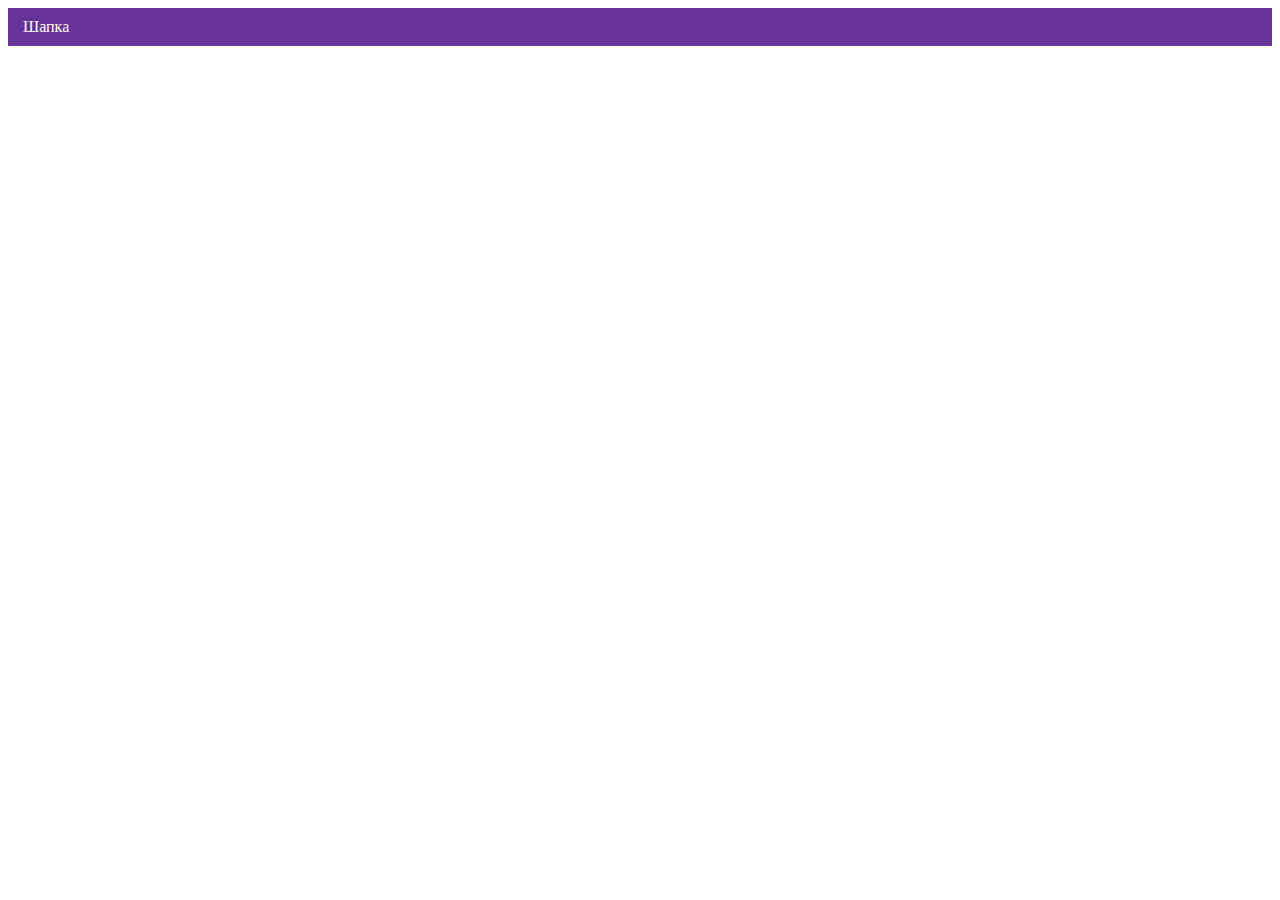
==== index.html @ 4982f637 "Deploying to gh-pages from @ htmlacademy-adaptive/2493809-cat-energy-2@385dc4296a29d586c6e10593f1557" ====
<!DOCTYPE html><html class="page" lang="ru"><head><meta charset="UTF-8"><title>Название проекта</title><meta name="viewport" content="width=device-width,initial-scale=1"><link rel="stylesheet" href="styles/styles.css"><script src="scripts/index.js" defer="defer"></script></head><body class="page__body"><header class="header">Шапка</header></body></html>
---- styles/styles.css ----
.header{color:#fff;background-color:#639;padding:10px 15px}
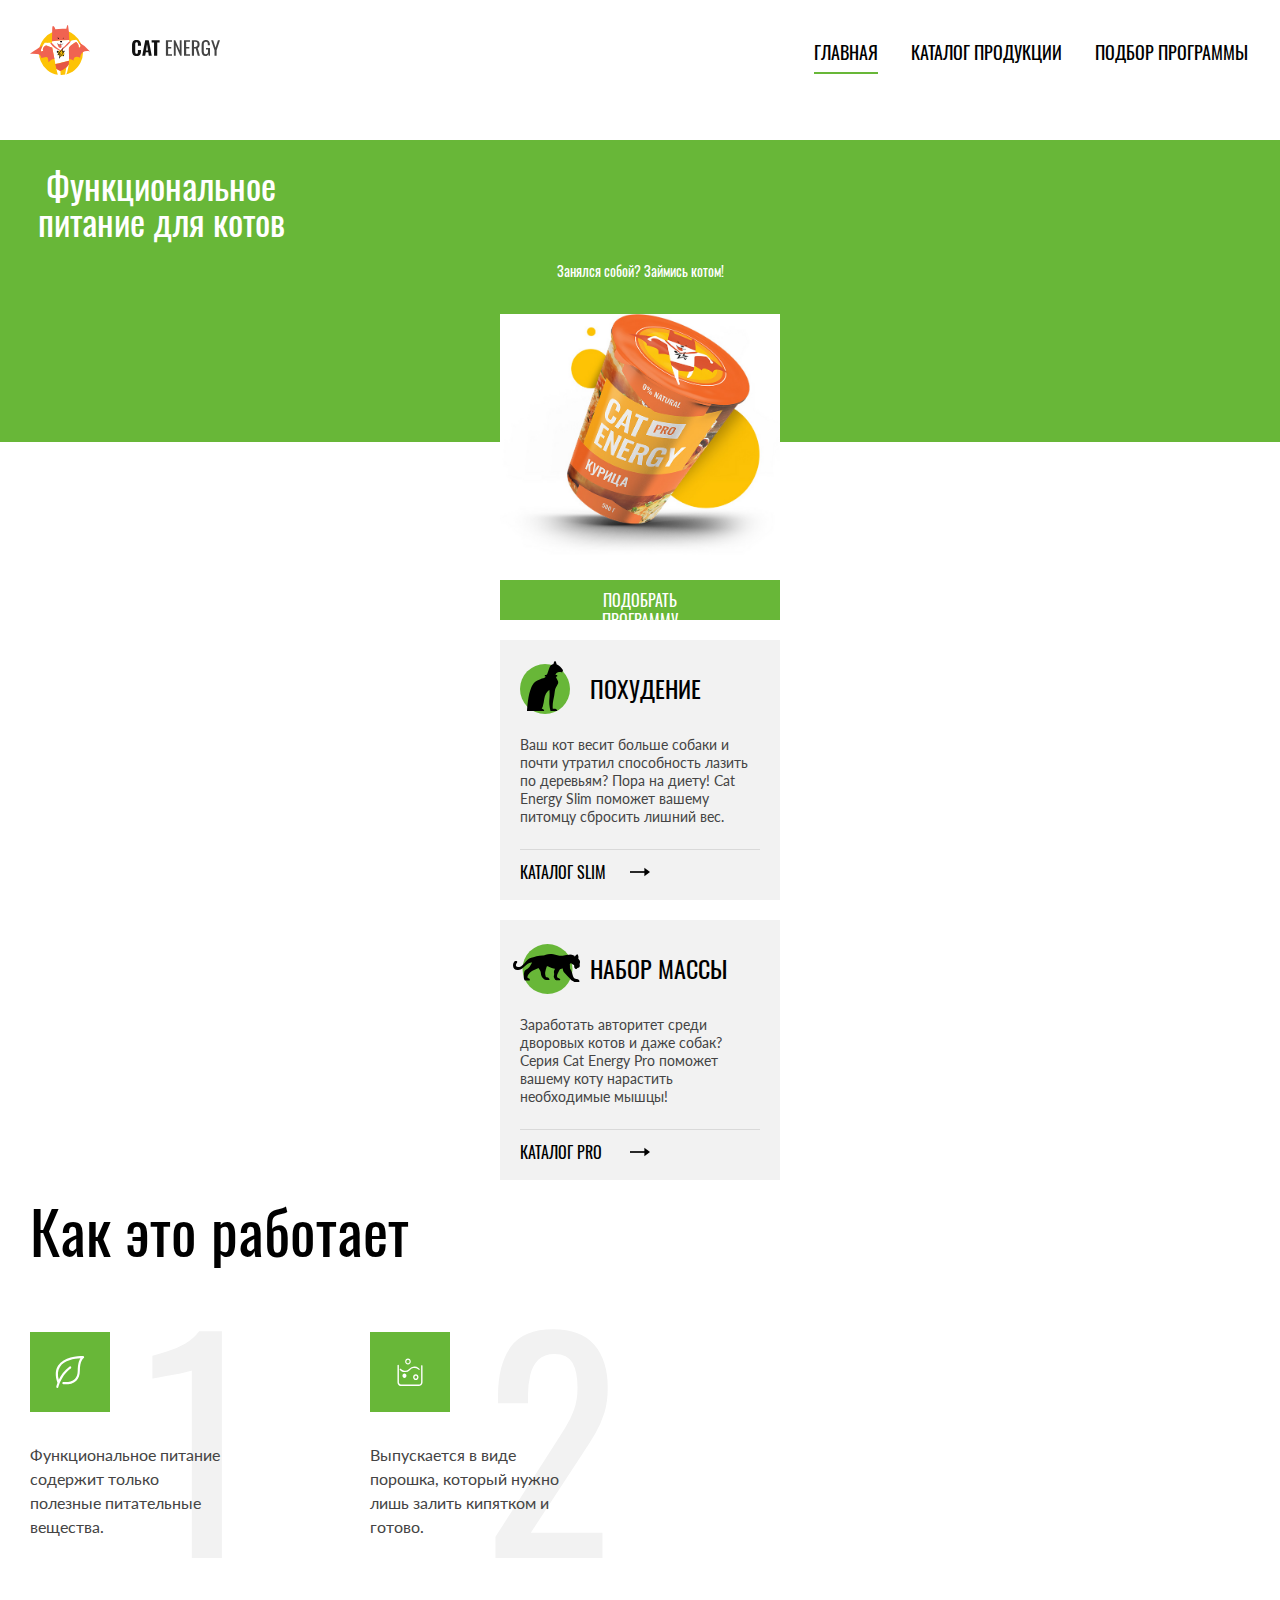
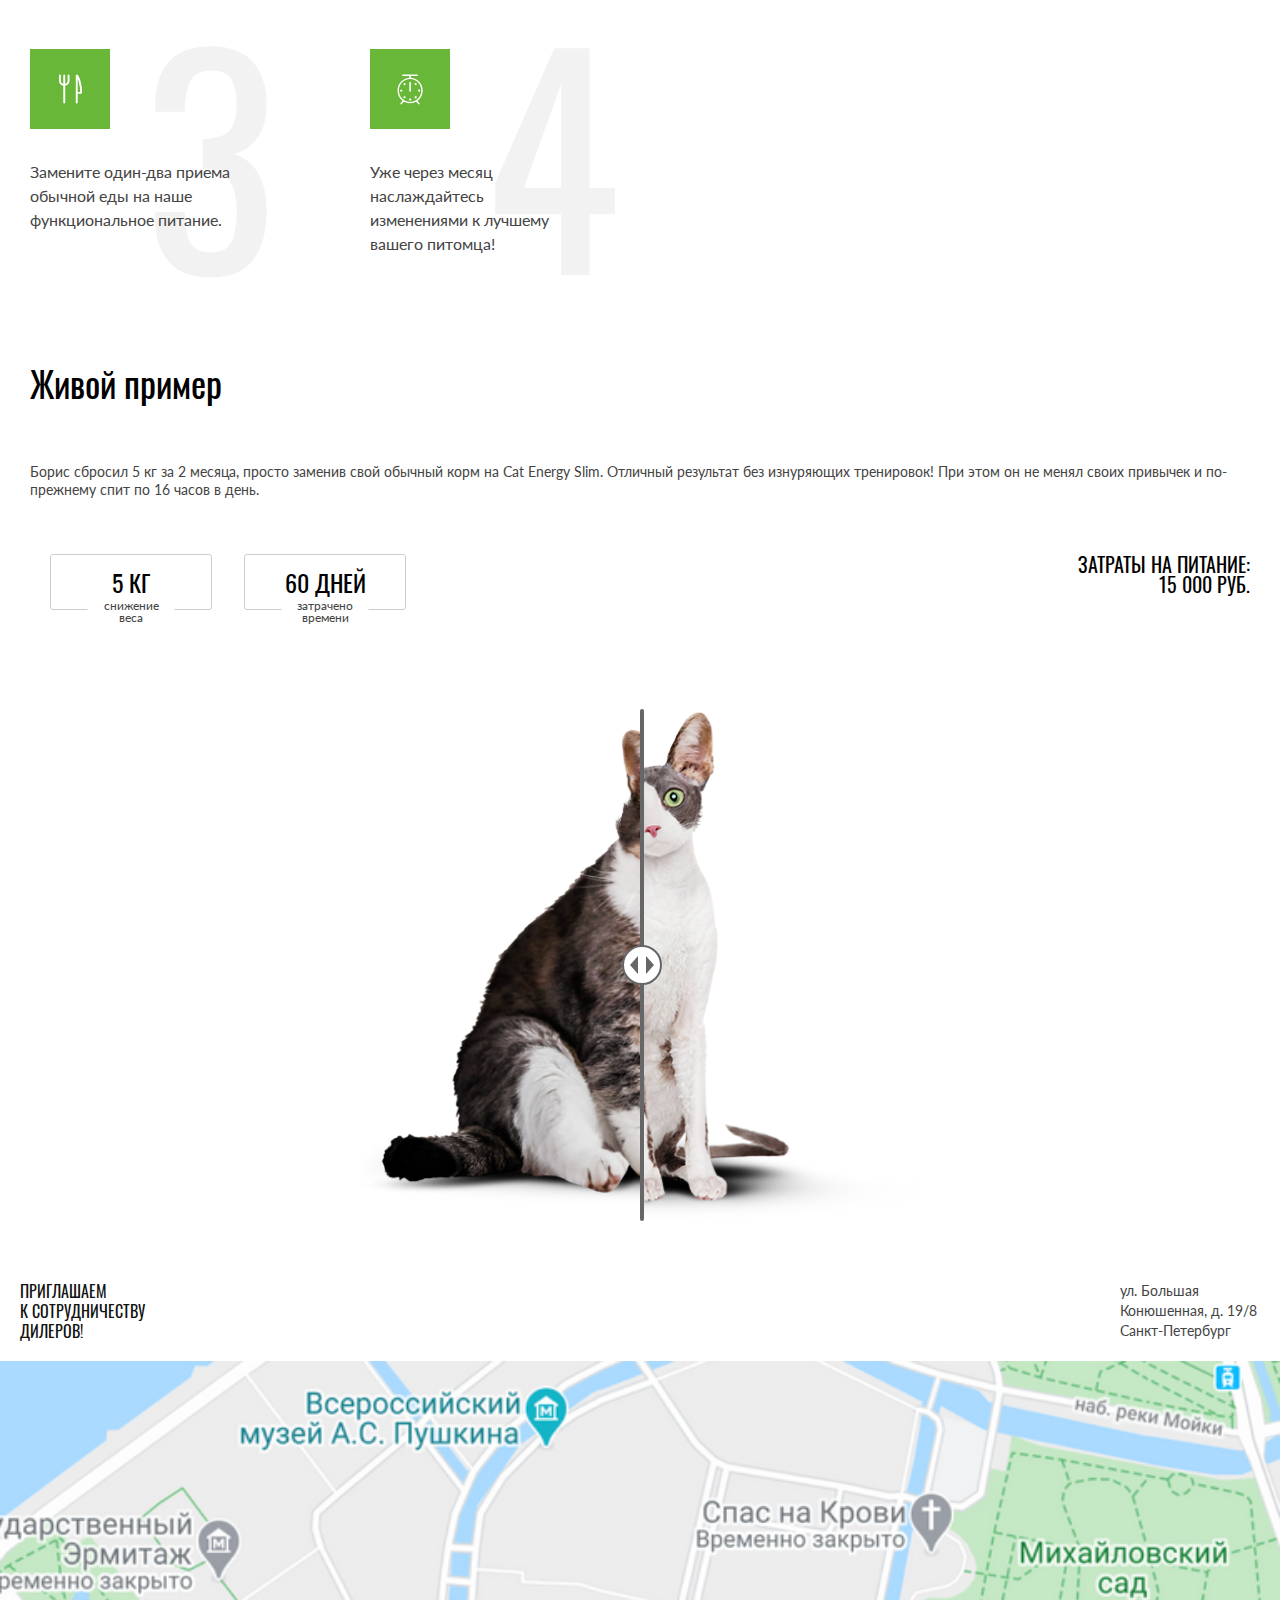
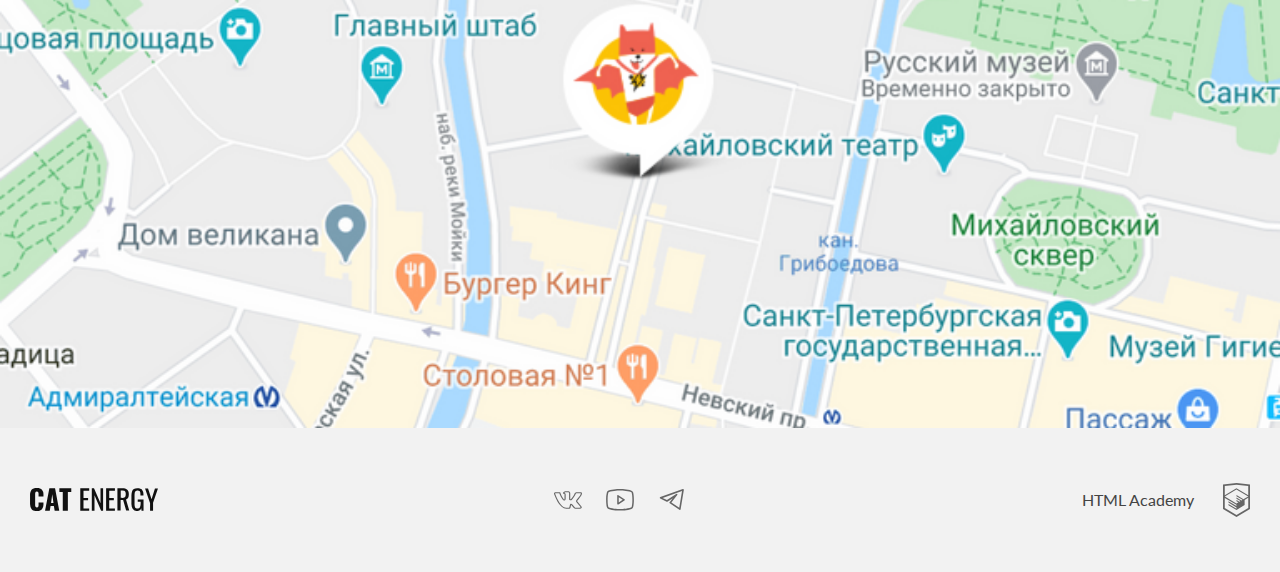
==== commit ba9f5757: "Deploying to gh-pages from @ htmlacademy-adaptive/2493809-cat-energy-2@3dca8df33b3f17ffb0fa0ec8626f9" ====
--- a/index.html
+++ b/index.html
@@ -1 +1 @@
-<!DOCTYPE html><html class="page" lang="ru"><head><meta charset="UTF-8"><title>Название проекта</title><meta name="viewport" content="width=device-width,initial-scale=1"><link rel="stylesheet" href="styles/styles.css"><script src="scripts/index.js" defer="defer"></script></head><body class="page__body"><header class="header">Шапка</header></body></html>+<!DOCTYPE html><html class="page" lang="ru"><head><meta charset="UTF-8"><title>Cat Energy</title><meta name="viewport" content="width=device-width,initial-scale=1"><link rel="icon" href="favicon.ico"><link rel="icon" href="favicons/icon.svg" type="image/svg+xml"><link rel="apple-touch-icon" href="favicons/apple.png"><link rel="manifest" href="manifest.webmanifest"><link rel="stylesheet" href="styles/styles.css"><script src="scripts/index.js" defer="defer"></script></head><body class="page__body"><header class="main-header"><div class="main-header__wrapper"><a class="main-header__logo" href="#"><span class="visually-hidden">Логотип Cat Energy</span><picture><source width="70" height="59" type="image/svg+xml" media="(min-width: 1440px)" srcset="images/logo-desktop.svg"><source width="60" height="50" type="image/svg+xml" media="(min-width: 768px)" srcset="images/logo-tablet.svg"><img class="main-header__logo-image" width="33" height="38" src="images/logo-mobile.svg" alt="Логотип."></picture><picture><source width="118" height="21" type="image/svg+xml" media="(min-width: 1440px)" srcset="images/logo-text.svg"><source width="101" height="18" type="image/svg+xml" media="(min-width: 768px)" srcset="images/logo-text.svg"><img class="main-header__logo-text-image" width="101" height="18" src="images/logo-text-dark.svg" alt="Cat energy."></picture></a><nav class="main-nav"><button class="main-header__toggle" type="button"><span class="visually-hidden">Открыть меню</span></button><div class="main-nav__wrapper main-nav__wrapper--hidden"><ul class="main-nav__list"><li class="main-nav__item main-nav__item--current"><a href="#">Главная</a></li><li class="main-nav__item"><a href="catalog.html">Каталог продукции</a></li><li class="main-nav__item"><a class="primary-button" href="#">Подбор программы</a></li></ul></div></nav></div></header><main class="main-container"><section class="hero"><div class="hero__section"><h1 class="hero__header">Функциональное питание для котов</h1><p class="hero__slogan">Занялся собой? Займись котом!</p></div><div class="hero__image-wrapper"><picture><source width="552" height="499" type="image/png" media="(min-width: 1440px)" srcset="images/image-can-desktop@1x.png, images/image-can-desktop@2x.png 2x"><source width="709" height="609" type="image/png" media="(min-width: 768px)" srcset="images/image-can-tablet@1x.png, images/image-can-tablet@2x.png 2x"><img class="hero__image" width="280" height="270" src="images/image-can-mobile@1x.png" srcset="images/image-can-mobile@2x.png 2x" alt="Изображение продукции."></picture></div><button class="hero__button button-primary" type="button">Подобрать программу</button></section><section class="options"><h2 class="visually-hidden">Наши программы питания</h2><ul class="options__list"><li class="options__item options__item--slim"><h3 class="options__title">Похудение</h3><p class="options__description">Ваш кот весит больше собаки и почти утратил способность лазить по деревьям? Пора на диету! Cat Energy Slim поможет вашему питомцу сбросить лишний вес.</p><a class="options__link" href="#">Каталог slim</a></li><li class="options__item options__item--mass"><h3 class="options__title">Набор массы</h3><p class="options__description">Заработать авторитет среди дворовых котов и даже собак? Серия Cat Energy Pro поможет вашему коту нарастить необходимые мышцы!</p><a class="options__link" href="#">Каталог pro</a></li></ul></section><section class="about"><h2 class="about__title">Как это работает</h2><ul class="about__list"><li class="about__item"><span class="about__decoration-icon about__decoration-icon--healthy"></span><p class="about__description">Функциональное питание содержит только полезные питательные вещества.</p></li><li class="about__item"><span class="about__decoration-icon about__decoration-icon--powder"></span><p class="about__description">Выпускается в виде порошка, который нужно лишь залить кипятком и готово.</p></li><li class="about__item"><span class="about__decoration-icon about__decoration-icon--replace"></span><p class="about__description">Замените один-два приема обычной еды на наше функциональное питание.</p></li><li class="about__item"><span class="about__decoration-icon about__decoration-icon--when"></span><p class="about__description">Уже через месяц наслаждайтесь изменениями к лучшему вашего питомца!</p></li></ul></section><section class="example"><div class="example__text-wrapper"><h2 class="example__title">Живой пример</h2><p class="example__description">Борис сбросил 5 кг за 2 месяца, просто заменив свой обычный корм на Cat Energy Slim. Отличный результат без изнуряющих тренировок! При этом он не менял своих привычек и по-прежнему спит по 16 часов в день.</p></div><div class="example__info-wrapper"><dl class="example__facts facts-list"><div class="facts-list__item"><dt class="facts-list__number">5 КГ</dt><dd class="facts-list__description">снижение веса</dd></div><div class="facts-list__item"><dt class="facts-list__number">60 ДНЕЙ</dt><dd class="facts-list__description">затрачено времени</dd></div></dl><p class="example__cost">Затраты на питание: 15 000 РУБ.</p></div><div class="example__cat-slider"><span class="example__slider"></span><div class="example__image-wrapper"><picture><source width="560" height="512" type="image/png" media="(min-width: 768px)" srcset="images/image-fat-cat-tablet@1x.png, images/image-fat-cat-tablet@2x.png 2x"><img class="example__image" src="images/image-fat-cat-mobile@1x.png" srcset="images/image-fat-cat-mobile@2x.png 2x" alt="Фото кота до питания по ней программе." width="280" height="256"></picture></div><div class="example__image-wrapper"><picture><source width="560" height="512" type="image/png" media="(min-width: 768px)" srcset="images/image-slim-cat-tablet@1x.png, images/image-slim-cat-tablet@2x.png 2x"><img class="example__image example__image--right" src="images/image-slim-cat-mobile@1x.png" srcset="images/image-slim-cat-mobile@2x.png 2x" alt="Фото кота после питания по ней программе." width="280" height="256"></picture></div></div></section><section class="partnership"><div class="partnership__info"><h2 class="partnership__title">Приглашаем к&nbsp;сотрудничеству дилеров!</h2><p class="partnership__address">ул. Большая Конюшенная, д. 19/8 Санкт-Петербург</p></div><picture><source width="1440" height="400" type="image/png" media="(min-width: 1440px)" srcset="images/location-desktop@1x.png, images/location-desktop@2x.png 2x"><source width="768" height="400" type="image/png" media="(min-width: 768px)" srcset="images/location-tablet@1x.png, images/location-tablet@2x.png 2x"><img class="partnership__map" width="320" height="362" src="images/location-mobile@1x.png" srcset="images/location-mobile@2x.png 2x" alt="Карта расположения нашей компании."></picture></section></main><footer class="main-footer"><img class="main-footer__text-logo" src="images/logo-text-dark.svg" alt="Текстовый логотип." width="128" height="24"><ul class="main-footer__list social-list"><li class="social-list__item"><a class="social-list__link social-list__link--vk" href="https://vk.com/htmlacademy"><span class="visually-hidden">Логотип ВКонтакте</span></a></li><li class="social-list__item"><a class="social-list__link social-list__link--youtube" href="https://www.youtube.com/user/htmlacademyru"><span class="visually-hidden">Логотип Ютуб</span></a></li><li class="social-list__item"><a class="social-list__link social-list__link--telegram" href="https://t.me/htmlacademy"><span class="visually-hidden">Логотип Телеграм</span></a></li></ul><a class="main-footer__developer" href="https://htmlacademy.ru/intensive/adaptive"><span class="main-footer__developer-name">HTML Academy</span> <img class="main-footer__developer-logo" width="27" height="34" src="images/logo-academy.svg" alt="Логотип html-academy."></a></footer></body></html>--- a/styles/styles.css
+++ b/styles/styles.css
@@ -1 +1 @@
-.header{color:#fff;background-color:#639;padding:10px 15px}+@font-face{font-family:Lato;font-weight:400;font-style:normal;src:url(../fonts/lato/Lato-Regular.woff2)format("woff2");font-display:swap}@font-face{font-family:Oswald;font-weight:400;font-style:normal;src:url(../fonts/oswald/oswaldregular.woff2)format("woff2");font-display:swap}*,:before,:after{box-sizing:border-box}img{max-width:100%;height:auto}.visually-hidden{white-space:nowrap;-webkit-clip-path:inset(100%);clip-path:inset(100%);clip:rect(0 0 0 0);border:0;width:1px;height:1px;margin:-1px;padding:0;position:absolute;overflow:hidden}.page{height:100%}.page__body{flex-direction:column;min-width:320px;min-height:100%;margin:0 auto;display:flex}@media (width>=768px){.page__body{min-width:708px}}@media (width>=1440px){.page__body{min-width:1220px}}.button-primary{color:#fff;text-transform:uppercase;background-color:#68b738;border:none;height:40px;font-family:Oswald,Arial,sans-serif;font-size:16px;line-height:20px;text-decoration:none}.button-primary--bigger{color:#fff;text-transform:uppercase;background-color:#68b738;height:56px;font-family:Oswald,Arial,sans-serif;font-size:20px;line-height:26px}.button-secondary{color:#444;text-transform:uppercase;background-color:#f2f2f2;font-family:Oswald,Arial,sans-serif;font-size:16px;line-height:20px;text-decoration:none}.main-header__wrapper{flex-wrap:wrap;justify-content:space-between;align-items:center;padding:13px 20px 15px;display:flex}.main-header__wrapper--catalog{border-bottom:1px solid #d9d9d9}@media (width>=768px){.main-header__wrapper{padding:25px 30px 65px}.main-header__wrapper--catalog{border-bottom:none}}@media (width>=1440px){.main-header__wrapper{padding:110px 55px}}.main-header__logo{justify-content:space-between;align-items:center;width:190px;text-decoration:none;display:flex}.main-header__logo-image{margin-right:56px;display:block}.main-header__toggle{cursor:pointer;background-color:#0000;background-image:url(../icons/stack.svg#icon-burger);border:none;width:18px;height:18px;display:block}@media (width>=768px){.main-header__toggle{display:none}}.main-header__toggle--is-opened{background-image:url(../icons/stack.svg#icon-close)}.main-nav__wrapper{z-index:2;background-color:#fff;min-width:320px;position:absolute;top:66px;left:0;right:0}.main-nav__wrapper--hidden{display:none}@media (width>=768px){.main-nav__wrapper{display:block;position:static}}.main-nav__list{margin:0;padding:0;list-style-type:none}@media (width>=768px){.main-nav__list{flex-wrap:wrap;gap:33px;width:436px;display:flex}}@media (width>=1440px){.main-nav__list{width:475px}}.main-nav__item{text-align:center;border-top:1px solid #e6e6e6;padding-top:22px;padding-bottom:24px;display:block;position:relative}@media (width>=768px){.main-nav__item{border:none;padding:0}.main-nav__item--current:after{content:"";background-color:#68b738;height:2px;display:block;position:absolute;bottom:0;left:0;right:0}}@media (width>=1440px){.main-nav__item--current:after{background-color:#fff}}.main-nav a{color:#000;text-transform:uppercase;font-family:Oswald,Arial,sans-serif;font-size:20px;line-height:20px;text-decoration:none;display:block}@media (width>=768px){.main-nav a{padding-top:13px;padding-bottom:10px;font-size:18px;line-height:24px}}.main-container{flex-grow:1}.hero{margin-bottom:20px;position:relative}.hero__section{background-color:#68b738;margin-bottom:138px;padding:27px 35px 164px 36px;position:relative}@media (width<=767px){.hero__section:before{content:"";opacity:.15;background-image:url(../images/background-hero-mobile@1x.png);background-repeat:no-repeat;background-size:cover;width:100%;height:100%;display:block;position:absolute;top:0;left:0}}@media (width<=767px) and (resolution>=2dppx){.hero__section:before{background-image:url(../images/background-hero-mobile@2x.png)}}.hero__header{color:#fff;text-align:center;width:250px;margin:0 0 25px;font-family:Oswald,Arial,sans-serif;font-size:36px;font-weight:400;line-height:36px}.hero__slogan{color:#fff;text-align:center;margin:0;font-family:Oswald,Arial,sans-serif;font-size:14px;line-height:14px}.hero__image-wrapper{width:280px;margin:0 auto;position:relative;top:-133px}.hero__image{display:block;position:absolute;top:-133px}.hero__button{width:280px;margin:0 auto;padding:10px 64px;display:block}.options__list{margin:0;padding:0;list-style-type:none}@media (width>=1440px){.options__list{flex-wrap:wrap;gap:80px;margin-bottom:71px;padding:0 110px;display:flex}}.options__item{background-color:#f2f2f2;width:280px;margin:0 auto 20px;padding:30px 20px 20px}@media (width>=1440px){.options__item{width:570px;margin:0}}.options__item--slim{background-image:url(../icons/stack.svg#icon-slim);background-position:20px 21px;background-repeat:no-repeat;background-size:50px 53px}.options__item--mass{background-image:url(../icons/stack.svg#icon-mass);background-position:13px 24px;background-repeat:no-repeat;background-size:67px 50px}.options__title{text-transform:uppercase;margin:0 0 29px 70px;font-family:Oswald,Arial,sans-serif;font-size:24px;font-weight:400;line-height:37px}.options__description{color:#444;margin:0 0 38px;font-family:Lato,Arial,sans-serif;font-size:14px;line-height:18px}.options__link{color:#000;text-transform:uppercase;width:136px;padding-right:50px;font-family:Oswald,Arial,sans-serif;font-size:16px;line-height:16px;text-decoration:none;display:block;position:relative}.options__link:before{content:"";background-color:#d9d9d9;width:240px;height:1px;display:block;position:absolute;top:-15px}.options__link:after{content:"";background-color:#000;width:32px;height:10px;display:inline-block;position:absolute;top:50%;right:0;transform:translateY(-50%);-webkit-mask-image:url(../icons/stack.svg#icon-arrow);mask-image:url(../icons/stack.svg#icon-arrow);-webkit-mask-repeat:no-repeat;mask-repeat:no-repeat}.about__title{width:280px;margin:0 auto 40px;font-family:Oswald,Arial,sans-serif;font-size:36px;font-weight:400;line-height:40px}@media (width>=768px){.about__title{width:auto;margin:0 0 32px;padding:0 30px;font-size:60px;line-height:60px}}.about__list{counter-reset:item;flex-direction:column;gap:20px;width:280px;margin:0 auto;padding:0;list-style-type:none;display:flex}@media (width>=768px){.about__list{flex-flow:wrap;justify-content:space-between;gap:37px;min-width:650px;margin:0;padding:0 30px}}@media (width>=1440px){.about__list{width:100%}}.about__item{justify-content:space-between;display:flex}.about__item:last-child{margin-bottom:49px}@media (width>=768px){.about__item{flex-direction:column;justify-content:start;width:250px;min-height:280px;position:relative}.about__item:before{z-index:-1;color:#f2f2f2;counter-increment:item;content:counter(item);width:136px;font-family:Oswald,Arial,sans-serif;font-size:280px;line-height:280px;display:block;position:absolute;right:0}}.about__decoration-icon{background-color:#68b738;width:60px;height:60px;display:block}@media (width>=768px){.about__decoration-icon{width:80px;height:80px;margin-top:40px;margin-bottom:31px}}.about__decoration-icon--healthy{background-image:url(../icons/stack.svg#icon-leaf);background-position:50%;background-repeat:no-repeat;background-size:30px 32px}.about__decoration-icon--powder{background-image:url(../icons/stack.svg#icon-mix);background-position:50%;background-repeat:no-repeat;background-size:26px 29px}.about__decoration-icon--replace{background-image:url(../icons/stack.svg#icon-eat);background-position:50%;background-repeat:no-repeat;background-size:25px 30px}.about__decoration-icon--when{background-image:url(../icons/stack.svg#icon-scales);background-position:50%;background-repeat:no-repeat;background-size:26px 31px}.about__description{color:#444;width:200px;margin:0;font-family:Lato,Arial,sans-serif;font-size:14px;line-height:18px}@media (width>=768px){.about__description{font-size:16px;line-height:24px}}.example{background-color:#eaeaea;padding-bottom:40px}@media (width>=768px){.example{background-color:#fff}}@media (width>=1440px){.example{grid-template-columns:436px 1fr;display:grid}}.example__text-wrapper{padding:25px 20px 20px}@media (width>=768px){.example__text-wrapper{padding-bottom:55px;padding-left:30px;padding-right:30px}}@media (width>=1440px){.example__text-wrapper{padding-top:0;padding-bottom:69px}}@media (width>=768px){.example__info-wrapper{justify-content:space-between;margin-bottom:99px;padding:0 30px;display:flex}}@media (width>=1440px){.example__info-wrapper{flex-wrap:wrap;grid-column:1/2}}.example__title{margin:0 0 40px;font-family:Oswald,Arial,sans-serif;font-size:36px;font-weight:400;line-height:40px}@media (width>=768px){.example__title{margin-bottom:60px}}@media (width>=1440px){.example__title{margin-bottom:146px}}.example__description{color:#444;margin:0;font-family:Lato,Arial,sans-serif;font-size:14px;line-height:18px}.example__facts{flex-wrap:wrap;gap:32px;margin:0 auto 34px;padding:0 20px;display:flex}@media (width>=768px){.example__facts{margin:0}}@media (width>=1440px){.example__facts{width:100%;margin-bottom:55px;padding:0}}.example__cost{text-align:center;text-transform:uppercase;margin:0 0 20px;font-family:Oswald,Arial,sans-serif;font-size:14px;line-height:20px}@media (width>=768px){.example__cost{text-align:right;width:175px;height:40px;margin:0;font-size:20px}}@media (width>=1440px){.example__cost{text-align:start;width:100%}}.example__cat-slider{grid-template-columns:140px 140px;width:280px;height:256px;margin:0 auto;display:grid;position:relative}@media (width>=768px){.example__cat-slider{grid-area:1/2/3/-1;grid-template-columns:280px 280px;width:560px;height:512px}}.example__slider{z-index:2;background-color:#666;border-radius:2px;width:4px;display:block;position:absolute;top:0;bottom:0;left:50%}.example__slider:before{content:"";cursor:pointer;background-color:#fff;background-image:url(../icons/stack.svg#icon-slider);background-position:50%;background-repeat:no-repeat;background-size:24px 18px;border:2px solid #666;border-radius:50%;width:40px;height:40px;display:block;position:absolute;top:50%;left:-18px;transform:translateY(-50%)}.example__image-wrapper{width:140px;height:256px;display:inline-block;position:relative;overflow:hidden}@media (width>=768px){.example__image-wrapper{width:280px;height:512px}}.example__image{object-fit:cover;min-width:280px;min-height:256px;display:block;position:absolute;left:0}@media (width>=768px){.example__image{min-width:560px;min-height:512px}}.example__image--right{left:auto;right:0}.facts-list__item{width:124px;position:relative}@media (width>=768px){.facts-list__item{width:162px}}.facts-list__number{text-align:center;border:1px solid #cdcdcd;border-radius:3px;padding:15px 20px;font-family:Oswald,Arial,sans-serif;font-size:24px;line-height:24px}.facts-list__number:before{content:"";background-color:#eaeaea;width:87px;height:19px;display:block;position:absolute;top:46px;left:50%;transform:translate(-50%)}@media (width>=768px){.facts-list__number:before{background-color:#fff}}.facts-list__description{text-align:center;color:#444;margin:0;font-family:Lato,Arial,sans-serif;font-size:12px;line-height:12px;position:absolute;top:46px;left:50%;transform:translate(-50%)}.catalog__title{margin:29px 0 41px;padding-left:20px;font-family:Oswald,Arial,sans-serif;font-size:36px;font-weight:400;line-height:36px}@media (width>=768px){.catalog__title{padding-left:30px}}.catalog__list{flex-direction:column;margin:0;padding:0;list-style-type:none;display:flex}@media (width>=768px){.catalog__list{flex-flow:wrap;gap:60px;margin-bottom:74px;padding:0 30px}}@media (width>=1440px){.catalog__list{gap:80px}}.catalog__item{border-top:1px solid #ebebeb;grid-template-columns:1fr 1fr;padding:20px 20px 25px;display:grid}@media (width>=768px){.catalog__item{background-color:#f2f2f2;grid-template-rows:210px 157px 40px;grid-template-columns:250px;justify-items:center;padding:10px 37px 40px}}@media (width>=1440px){.catalog__item{grid-template-rows:210px 167px 40px;grid-template-columns:169px}}.catalog__show-more{margin-bottom:23px}.catalog-card__image{width:140px;height:107px;display:block}@media (width>=768px){.catalog-card__image{grid-area:1/1/2/3;width:200px;height:210px}}.catalog-card__product-info{margin-bottom:17px}@media (width>=768px){.catalog-card__product-info{grid-area:2/1/3/-1}}.catalog-card__title{color:#222;text-transform:uppercase;width:76px;margin:0 0 14px;font-family:Oswald,Arial,sans-serif;font-size:16px;font-weight:400;line-height:20px}@media (width>=768px){.catalog-card__title{width:135px}}.catalog-card__values{margin:0}.catalog-card__button{text-align:center;grid-column:1/-1;padding:10px 110px}@media (width>=768px){.catalog-card__button{grid-row:3/4;padding:10px 95px}}@media (width>=1440px){.catalog-card__button{padding:10px 55px}}.values-list{color:#444;font-family:Lato,Arial,sans-serif;font-size:12px;line-height:16px}.values-list__item{justify-content:space-between;display:flex}.values-list__description{margin:0}.show-more{text-align:center;border-top:1px solid #ebebeb;border-bottom:1px solid #ebebeb;padding:25px 20px 24px}.show-more__title{color:#111;text-transform:uppercase;margin:0 0 8px;padding-top:53px;font-family:Oswald,Arial,sans-serif;font-size:16px;line-height:20px;position:relative}.show-more__title:before,.show-more__title:after{content:"";background-color:#d3d3d3;width:30px;height:2px;display:block;position:absolute;top:14px;left:50%;transform:translate(-50%)}.show-more__title:after{transform:translate(-50%)rotate(90deg)}.show-more__subtitle{color:#444;margin:0 0 21px;font-family:Lato,Arial,sans-serif;font-size:12px;line-height:16px}.show-more__button{text-align:center;padding:10px 95px;display:block}.extra__title{margin:0 0 49px;padding-left:20px;font-family:Oswald,Arial,sans-serif;font-size:24px;font-weight:400;line-height:24px;position:relative}.extra__title:after{content:"";background-color:#68b738;height:2px;display:block;position:absolute;top:12px;left:265px;right:0}@media (width>=768px){.extra__title{padding-left:70px}.extra__title:after{left:340px}}@media (width>=1440px){.extra__wrapper{grid-gap:80px;grid-template-columns:896px 245px;display:grid}}.extra__list{margin:0;padding:0;list-style-type:none}.extra__item{margin-bottom:31px;padding:0 20px;position:relative}.extra__item:last-child{margin-bottom:54px}.extra__item:before{content:"";background-color:#cdcdcd;height:1px;display:block;position:absolute;top:-13px;left:20px;right:20px}.extra__item:last-child:after{content:"";background-color:#cdcdcd;height:1px;display:block;position:absolute;bottom:-19px;left:20px;right:20px}@media (width>=768px){.extra__item{grid-template-columns:1fr 1fr;display:grid}}@media (width>=1440px){.extra__item{grid-template-columns:1fr 1fr 1fr}}.extra__bonus{min-height:290px;margin-bottom:40px;position:relative;overflow:hidden}@media (width>=768px){.extra__bonus{width:707px;height:200px;min-height:200px;margin:0 auto 80px}}@media (width>=1440px){.extra__bonus{width:100%;min-height:288px;margin:0}}@media (width<=767px){.extra__bonus:before{content:"";opacity:.15;background-image:url(../images/catalog/background-bonus-mobile@1x.png);background-repeat:no-repeat;background-size:cover;width:100%;height:100%;display:block;position:absolute;top:0;left:0}}@media (width<=767px) and (resolution>=2dppx){.extra__bonus:before{background-image:url(../images/catalog/background-bonus-mobile@2x.png)}}@media (width>=768px){.extra__bonus:before{content:"";opacity:.15;background-image:url(../images/catalog/background-bonus-tablet@1x.png);background-repeat:no-repeat;background-size:cover;width:100%;height:100%;display:block;position:absolute;top:0;left:0}}@media (width>=768px) and (resolution>=2dppx){.extra__bonus:before{background-image:url(../images/catalog/background-bonus-tablet@2x.png)}}@media (width>=1440px){.extra__bonus:before{background-image:url(../images/catalog/background-bonus-desktop@1x.png)}}@media (width>=1440px) and (resolution>=2dppx){.extra__bonus:before{background-image:url(../images/catalog/background-bonus-desktop@2x.png)}}.extra-card__title{color:#222;text-transform:uppercase;margin:0 0 13px;font-family:Oswald,Arial,sans-serif;font-size:16px;font-weight:400;line-height:16px}.extra-card__values{color:#444;justify-content:space-between;margin-bottom:13px;font-family:Lato,Arial,sans-serif;font-size:14px;line-height:14px;display:flex}.extra-card__button{text-align:center;width:100%;padding:10px 110px;display:block}@media (width>=768px){.extra-card__button{grid-area:2/1/auto/-1}}@media (width>=1440px){.extra-card__button{grid-area:auto}}.bonus{background-color:#68b738;background-image:url(../icons/stack.svg#icon-gift);background-position:50% 58px;background-repeat:no-repeat;background-size:78px 80px}@media (width>=768px){.bonus{background-position:78px}}@media (width>=1440px){.bonus{background-position:50% 56px}}.bonus__desc{color:#fff;text-align:center;width:161px;margin:0 auto;padding-top:186px;padding-bottom:43px;font-family:Lato,Arial,sans-serif;font-size:16px;line-height:20px}@media (width>=768px){.bonus__desc{text-align:left;margin-left:421px;padding-top:71px;padding-bottom:69px}}@media (width>=1440px){.bonus__desc{text-align:center;width:161px;margin:0 auto;padding:185px 0 0}}.subscribe__title{margin:0 0 32px;padding-left:20px;font-family:Oswald,Arial,sans-serif;font-size:24px;font-weight:400;line-height:24px;position:relative}.subscribe__title:after{content:"";background-color:#68b738;height:2px;display:block;position:absolute;top:12px;left:212px;right:0}.subscribe__text{text-align:center;margin:0 0 24px;padding:0 20px;font-family:Oswald,Arial,sans-serif;font-size:16px;line-height:24px}.subscribe__form{flex-direction:column;padding:0 20px;display:flex}@media (width>=768px){.subscribe__form{flex-direction:row;justify-content:center}}.email-form__input{color:#444;border:1px solid #cdcdcd;width:100%;height:56px;margin-bottom:16px;padding:13px;font-family:Oswald,Arial,sans-serif;font-size:20px}.email-form__input::placeholder{color:#000;text-transform:uppercase}@media (width>=768px){.email-form__input{width:376px}}.email-form__button{width:100%;margin-bottom:40px;padding:10px 80px}@media (width>=768px){.email-form__button{width:256px}}.partnership__info{justify-content:space-between;padding:20px;display:flex}.partnership__info--in-catalog{background-color:#f2f2f2}.partnership__title{color:#111;text-transform:uppercase;width:140px;margin:0;font-family:Oswald,Arial,sans-serif;font-size:16px;font-weight:400;line-height:20px}.partnership__address{color:#444;width:140px;margin:0;font-family:Lato,Arial,sans-serif;font-size:14px;line-height:20px}.partnership__map{width:100%;display:block}.main-footer{background-color:#f2f2f2;flex-direction:column;align-items:center;gap:40px;min-width:320px;padding:40px 20px;display:flex}@media (width>=768px){.main-footer{flex-direction:row;justify-content:space-between;width:100%;padding:55px 30px}}.main-footer>:not(:first-child){position:relative}.main-footer>:not(:first-child):before{content:"";background-color:#d9d9d9;height:1px;display:block;position:absolute;top:-20px;left:0;right:0}@media (width>=768px){.main-footer>:not(:first-child):before{content:none}}.main-footer__list{flex-wrap:wrap;justify-content:center;gap:24px;width:100%;min-width:132px;max-width:280px;display:flex}@media (width>=768px){.main-footer__list{min-width:132px;max-width:332px}}.main-footer__developer{justify-content:space-between;align-items:center;width:280px;text-decoration:none;display:flex}@media (width>=768px){.main-footer__developer{width:168px}}.main-footer__developer-name{color:#444;font-family:Lato,Arial,sans-serif;font-size:16px;line-height:20px}.social-list{margin:0;padding:0;list-style-type:none}.social-list__link{min-width:28px;min-height:22px;display:block}.social-list__link--vk:before{content:"";background-color:#666;width:28px;height:28px;display:block;-webkit-mask-image:url(../icons/stack.svg#logo-vk);mask-image:url(../icons/stack.svg#logo-vk);-webkit-mask-position:50%;mask-position:50%;-webkit-mask-size:28px 22px;mask-size:28px 22px;-webkit-mask-repeat:no-repeat;mask-repeat:no-repeat}.social-list__link--telegram:before{content:"";background-color:#666;width:28px;height:28px;display:block;-webkit-mask-image:url(../icons/stack.svg#logo-telegram);mask-image:url(../icons/stack.svg#logo-telegram);-webkit-mask-position:50%;mask-position:50%;-webkit-mask-size:28px 22px;mask-size:28px 22px;-webkit-mask-repeat:no-repeat;mask-repeat:no-repeat}.social-list__link--youtube:before{content:"";background-color:#666;width:28px;height:28px;display:block;-webkit-mask-image:url(../icons/stack.svg#logo-youtube);mask-image:url(../icons/stack.svg#logo-youtube);-webkit-mask-position:50%;mask-position:50%;-webkit-mask-size:28px 22px;mask-size:28px 22px;-webkit-mask-repeat:no-repeat;mask-repeat:no-repeat}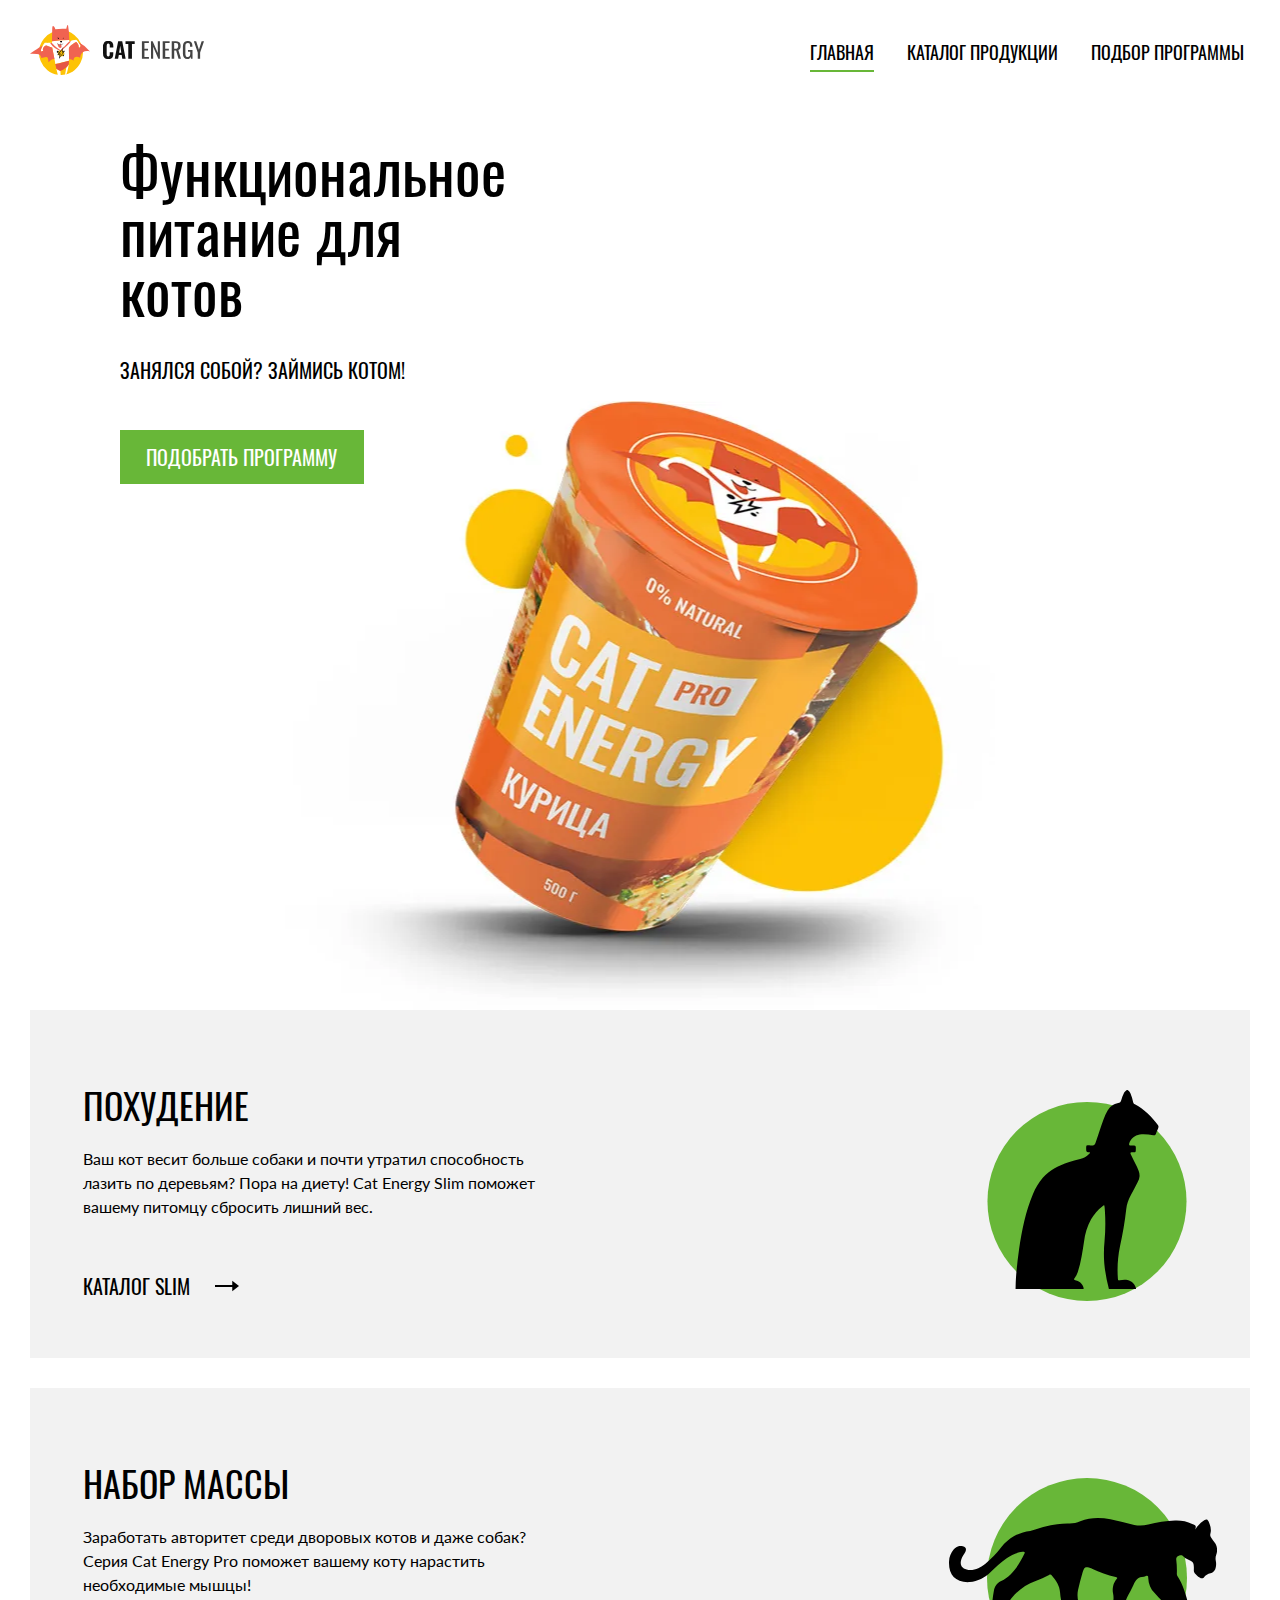
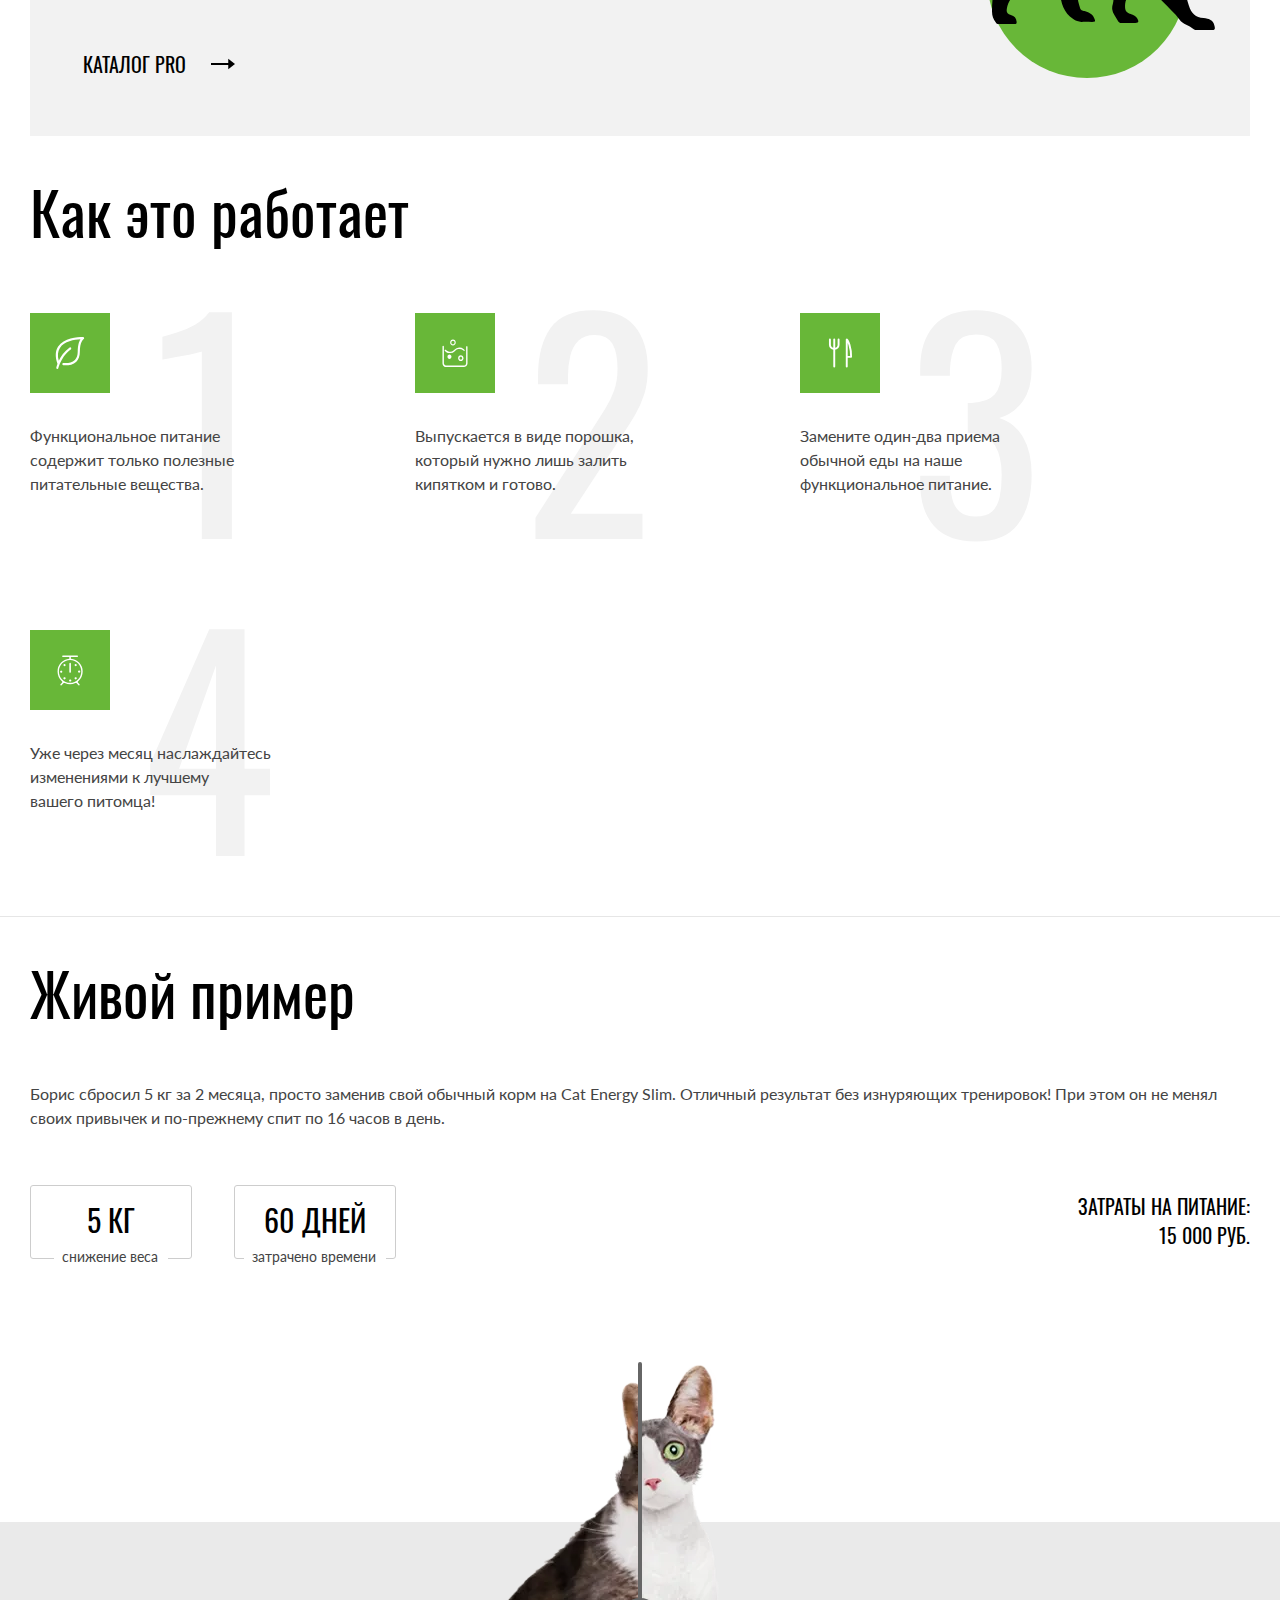
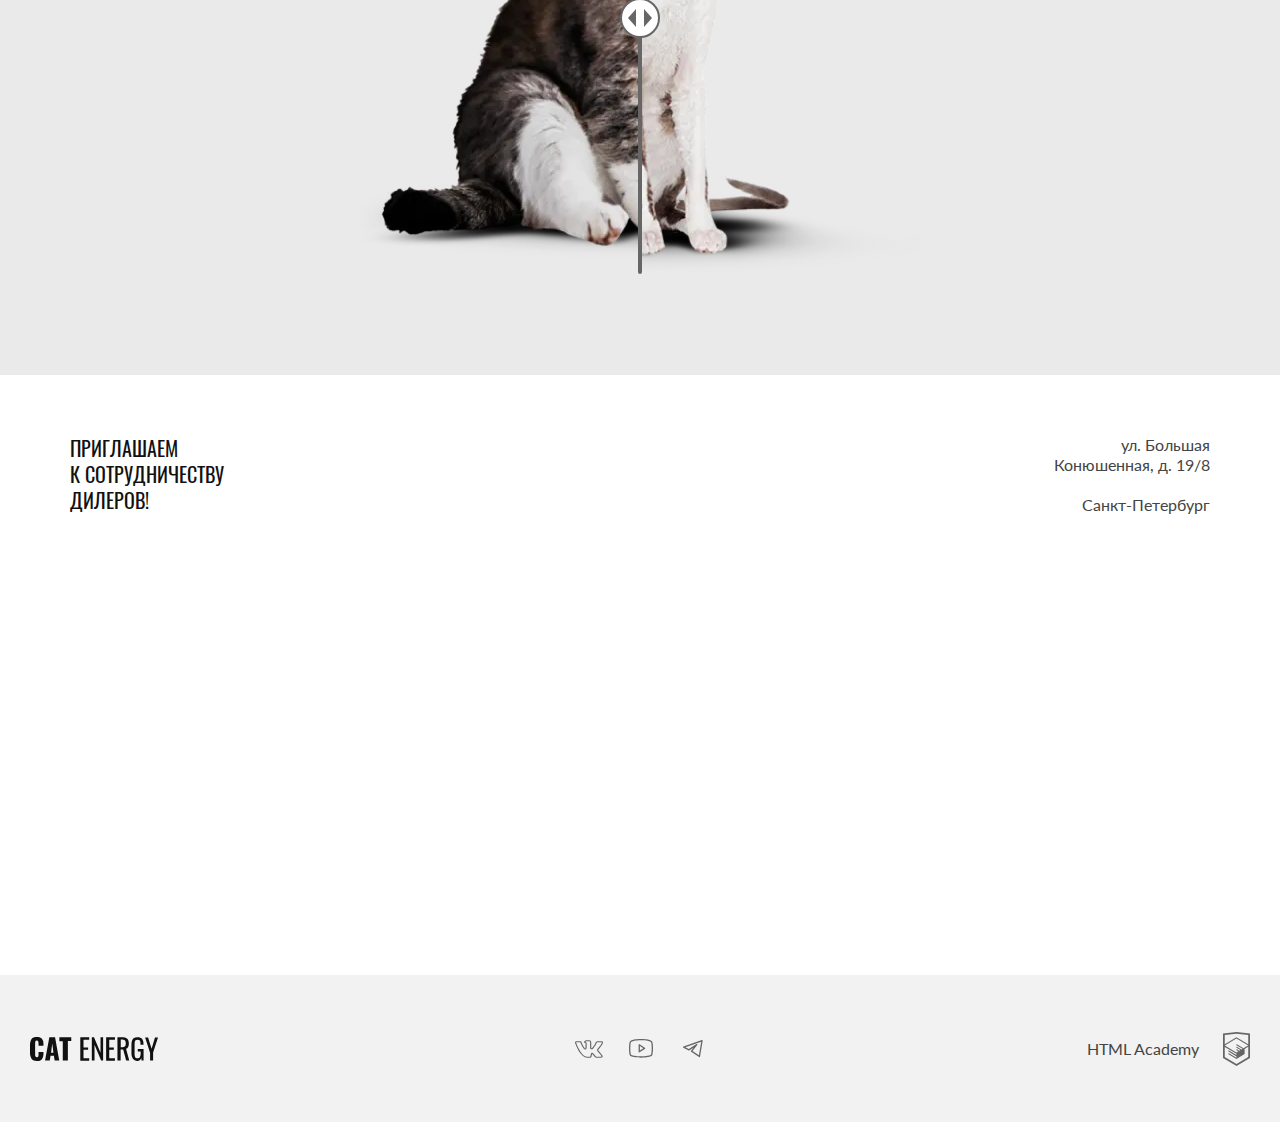
==== commit 6a73fcae: "Deploying to gh-pages from @ htmlacademy-adaptive/2493809-cat-energy-2@f8a78539e7c3e99a7ebd13d319f57" ====
--- a/index.html
+++ b/index.html
@@ -1 +1 @@
-<!DOCTYPE html><html class="page" lang="ru"><head><meta charset="UTF-8"><title>Cat Energy</title><meta name="viewport" content="width=device-width,initial-scale=1"><link rel="icon" href="favicon.ico"><link rel="icon" href="favicons/icon.svg" type="image/svg+xml"><link rel="apple-touch-icon" href="favicons/apple.png"><link rel="manifest" href="manifest.webmanifest"><link rel="stylesheet" href="styles/styles.css"><script src="scripts/index.js" defer="defer"></script></head><body class="page__body"><header class="main-header"><div class="main-header__wrapper"><a class="main-header__logo" href="#"><span class="visually-hidden">Логотип Cat Energy</span><picture><source width="70" height="59" type="image/svg+xml" media="(min-width: 1440px)" srcset="images/logo-desktop.svg"><source width="60" height="50" type="image/svg+xml" media="(min-width: 768px)" srcset="images/logo-tablet.svg"><img class="main-header__logo-image" width="33" height="38" src="images/logo-mobile.svg" alt="Логотип."></picture><picture><source width="118" height="21" type="image/svg+xml" media="(min-width: 1440px)" srcset="images/logo-text.svg"><source width="101" height="18" type="image/svg+xml" media="(min-width: 768px)" srcset="images/logo-text.svg"><img class="main-header__logo-text-image" width="101" height="18" src="images/logo-text-dark.svg" alt="Cat energy."></picture></a><nav class="main-nav"><button class="main-header__toggle" type="button"><span class="visually-hidden">Открыть меню</span></button><div class="main-nav__wrapper main-nav__wrapper--hidden"><ul class="main-nav__list"><li class="main-nav__item main-nav__item--current"><a href="#">Главная</a></li><li class="main-nav__item"><a href="catalog.html">Каталог продукции</a></li><li class="main-nav__item"><a class="primary-button" href="#">Подбор программы</a></li></ul></div></nav></div></header><main class="main-container"><section class="hero"><div class="hero__section"><h1 class="hero__header">Функциональное питание для котов</h1><p class="hero__slogan">Занялся собой? Займись котом!</p></div><div class="hero__image-wrapper"><picture><source width="552" height="499" type="image/png" media="(min-width: 1440px)" srcset="images/image-can-desktop@1x.png, images/image-can-desktop@2x.png 2x"><source width="709" height="609" type="image/png" media="(min-width: 768px)" srcset="images/image-can-tablet@1x.png, images/image-can-tablet@2x.png 2x"><img class="hero__image" width="280" height="270" src="images/image-can-mobile@1x.png" srcset="images/image-can-mobile@2x.png 2x" alt="Изображение продукции."></picture></div><button class="hero__button button-primary" type="button">Подобрать программу</button></section><section class="options"><h2 class="visually-hidden">Наши программы питания</h2><ul class="options__list"><li class="options__item options__item--slim"><h3 class="options__title">Похудение</h3><p class="options__description">Ваш кот весит больше собаки и почти утратил способность лазить по деревьям? Пора на диету! Cat Energy Slim поможет вашему питомцу сбросить лишний вес.</p><a class="options__link" href="#">Каталог slim</a></li><li class="options__item options__item--mass"><h3 class="options__title">Набор массы</h3><p class="options__description">Заработать авторитет среди дворовых котов и даже собак? Серия Cat Energy Pro поможет вашему коту нарастить необходимые мышцы!</p><a class="options__link" href="#">Каталог pro</a></li></ul></section><section class="about"><h2 class="about__title">Как это работает</h2><ul class="about__list"><li class="about__item"><span class="about__decoration-icon about__decoration-icon--healthy"></span><p class="about__description">Функциональное питание содержит только полезные питательные вещества.</p></li><li class="about__item"><span class="about__decoration-icon about__decoration-icon--powder"></span><p class="about__description">Выпускается в виде порошка, который нужно лишь залить кипятком и готово.</p></li><li class="about__item"><span class="about__decoration-icon about__decoration-icon--replace"></span><p class="about__description">Замените один-два приема обычной еды на наше функциональное питание.</p></li><li class="about__item"><span class="about__decoration-icon about__decoration-icon--when"></span><p class="about__description">Уже через месяц наслаждайтесь изменениями к лучшему вашего питомца!</p></li></ul></section><section class="example"><div class="example__text-wrapper"><h2 class="example__title">Живой пример</h2><p class="example__description">Борис сбросил 5 кг за 2 месяца, просто заменив свой обычный корм на Cat Energy Slim. Отличный результат без изнуряющих тренировок! При этом он не менял своих привычек и по-прежнему спит по 16 часов в день.</p></div><div class="example__info-wrapper"><dl class="example__facts facts-list"><div class="facts-list__item"><dt class="facts-list__number">5 КГ</dt><dd class="facts-list__description">снижение веса</dd></div><div class="facts-list__item"><dt class="facts-list__number">60 ДНЕЙ</dt><dd class="facts-list__description">затрачено времени</dd></div></dl><p class="example__cost">Затраты на питание: 15 000 РУБ.</p></div><div class="example__cat-slider"><span class="example__slider"></span><div class="example__image-wrapper"><picture><source width="560" height="512" type="image/png" media="(min-width: 768px)" srcset="images/image-fat-cat-tablet@1x.png, images/image-fat-cat-tablet@2x.png 2x"><img class="example__image" src="images/image-fat-cat-mobile@1x.png" srcset="images/image-fat-cat-mobile@2x.png 2x" alt="Фото кота до питания по ней программе." width="280" height="256"></picture></div><div class="example__image-wrapper"><picture><source width="560" height="512" type="image/png" media="(min-width: 768px)" srcset="images/image-slim-cat-tablet@1x.png, images/image-slim-cat-tablet@2x.png 2x"><img class="example__image example__image--right" src="images/image-slim-cat-mobile@1x.png" srcset="images/image-slim-cat-mobile@2x.png 2x" alt="Фото кота после питания по ней программе." width="280" height="256"></picture></div></div></section><section class="partnership"><div class="partnership__info"><h2 class="partnership__title">Приглашаем к&nbsp;сотрудничеству дилеров!</h2><p class="partnership__address">ул. Большая Конюшенная, д. 19/8 Санкт-Петербург</p></div><picture><source width="1440" height="400" type="image/png" media="(min-width: 1440px)" srcset="images/location-desktop@1x.png, images/location-desktop@2x.png 2x"><source width="768" height="400" type="image/png" media="(min-width: 768px)" srcset="images/location-tablet@1x.png, images/location-tablet@2x.png 2x"><img class="partnership__map" width="320" height="362" src="images/location-mobile@1x.png" srcset="images/location-mobile@2x.png 2x" alt="Карта расположения нашей компании."></picture></section></main><footer class="main-footer"><img class="main-footer__text-logo" src="images/logo-text-dark.svg" alt="Текстовый логотип." width="128" height="24"><ul class="main-footer__list social-list"><li class="social-list__item"><a class="social-list__link social-list__link--vk" href="https://vk.com/htmlacademy"><span class="visually-hidden">Логотип ВКонтакте</span></a></li><li class="social-list__item"><a class="social-list__link social-list__link--youtube" href="https://www.youtube.com/user/htmlacademyru"><span class="visually-hidden">Логотип Ютуб</span></a></li><li class="social-list__item"><a class="social-list__link social-list__link--telegram" href="https://t.me/htmlacademy"><span class="visually-hidden">Логотип Телеграм</span></a></li></ul><a class="main-footer__developer" href="https://htmlacademy.ru/intensive/adaptive"><span class="main-footer__developer-name">HTML Academy</span> <img class="main-footer__developer-logo" width="27" height="34" src="images/logo-academy.svg" alt="Логотип html-academy."></a></footer></body></html>+<!DOCTYPE html><html class="page" lang="ru"><head><meta charset="UTF-8"><title>Cat Energy</title><link rel="preload" href="styles/styles.css" as="style"><link rel="preload" href="fonts/lato/Lato-Regular.woff2" as="font" type="font/woff2"><link rel="preload" href="fonts/oswald/oswaldregular.woff2" as="font" type="font/woff2"><meta name="viewport" content="width=device-width,initial-scale=1"><link rel="icon" href="favicon.ico"><link rel="icon" href="favicons/icon.svg" type="image/svg+xml"><link rel="apple-touch-icon" href="favicons/apple.png"><link rel="manifest" href="manifest.webmanifest"><link rel="stylesheet" href="styles/styles.css"></head><body class="page__body"><header class="main-header"><a class="main-header__logo" href="#"><picture><source width="202" height="59" type="image/svg+xml" media="(min-width: 1440px)" srcset="images/logo-desktop.svg"><source width="174" height="50" type="image/svg+xml" media="(min-width: 768px)" srcset="images/logo-tablet.svg"><img class="main-header__logo-image" width="190" height="38" src="images/logo-mobile.svg" alt="Логотип Cat Energy."></picture></a><nav class="main-nav main-nav--inner main-nav--hidden main-nav--nojs"><button class="main-nav__toggle" type="button"><span class="visually-hidden">Открыть меню</span></button><div class="main-nav__wrapper"><ul class="main-nav__list"><li class="main-nav__item main-nav__item--current"><a href="#">Главная</a></li><li class="main-nav__item"><a href="catalog.html">Каталог продукции</a></li><li class="main-nav__item"><a href="#">Подбор программы</a></li></ul></div></nav></header><main class="main-container"><section class="hero"><div class="hero__section"><h1 class="hero__header">Функциональное питание для котов</h1><p class="hero__slogan">Занялся собой? Займись котом!</p></div><div class="hero__image-wrapper"><picture><source width="552" height="499" type="image/webp" media="(min-width: 1440px)" srcset="images/image-can-desktop@1x.webp, images/image-can-desktop@2x.webp 2x"><source width="709" height="609" type="image/webp" media="(min-width: 768px)" srcset="images/image-can-tablet@1x.webp, images/image-can-tablet@2x.webp 2x"><source width="280" height="270" type="image/webp" srcset="images/image-can-mobile@1x.webp, images/image-can-mobile@2x.webp 2x"><source width="552" height="499" type="image/png" media="(min-width: 1440px)" srcset="images/image-can-desktop@1x.png, images/image-can-desktop@2x.png 2x"><source width="709" height="609" type="image/png" media="(min-width: 768px)" srcset="images/image-can-tablet@1x.png, images/image-can-tablet@2x.png 2x"><img class="hero__image" width="280" height="270" src="images/image-can-mobile@1x.png" srcset="images/image-can-mobile@2x.png 2x" alt="Изображение продукции."></picture></div><a class="hero__button" href="program-select.html">Подобрать программу</a></section><section class="options"><h2 class="visually-hidden">Наши программы питания</h2><ul class="options__list"><li class="options__item options__item--slim"><h3 class="options__title">Похудение</h3><p class="options__description">Ваш кот весит больше собаки и почти утратил способность лазить по деревьям? Пора на диету! Cat Energy Slim поможет вашему питомцу сбросить лишний вес.</p><a class="options__link" href="catalog.html#catalog-slim">Каталог slim</a></li><li class="options__item options__item--mass"><h3 class="options__title">Набор массы</h3><p class="options__description">Заработать авторитет среди дворовых котов и даже собак? Серия Cat Energy Pro поможет вашему коту нарастить необходимые мышцы!</p><a class="options__link" href="catalog.html#catalog-pro">Каталог pro</a></li></ul></section><section class="about"><h2 class="about__title">Как это работает</h2><ul class="about__list"><li class="about__item about__item--healthy"><p class="about__description">Функциональное питание содержит только полезные питательные вещества.</p></li><li class="about__item about__item--powder"><p class="about__description">Выпускается в виде порошка, который нужно лишь залить кипятком и готово.</p></li><li class="about__item about__item--replace"><p class="about__description">Замените один-два приема обычной еды на наше функциональное питание.</p></li><li class="about__item about__item--when"><p class="about__description">Уже через месяц наслаждайтесь изменениями к лучшему вашего&nbsp;питомца!</p></li></ul></section><section class="example"><div class="example__text-wrapper"><h2 class="example__title">Живой пример</h2><p class="example__description">Борис сбросил 5 кг за 2 месяца, просто заменив свой обычный корм на Cat Energy Slim. Отличный результат без&nbsp;изнуряющих тренировок! При этом он не менял своих привычек и по-прежнему спит по 16 часов в день.</p></div><div class="example__info-wrapper"><dl class="example__facts facts-list"><div class="facts-list__item"><dt class="facts-list__number">5 КГ</dt><dd class="facts-list__description">снижение веса</dd></div><div class="facts-list__item"><dt class="facts-list__number">60 ДНЕЙ</dt><dd class="facts-list__description">затрачено времени</dd></div></dl><p class="example__cost">Затраты на питание: <span>15 000 РУБ.</span></p></div><div class="example__cat-slider"><button class="example__slider" type="button"><span class="visually-hidden">Передвинуть ползунок слайдера</span></button><div class="example__image-wrapper"><picture><source width="560" height="512" type="image/webp" media="(min-width: 768px)" srcset="images/image-fat-cat-tablet@1x.webp, images/image-fat-cat-tablet@2x.webp 2x"><source width="280" height="256" type="image/webp" srcset="images/image-fat-cat-mobile@1x.webp, images/image-fat-cat-mobile@2x.webp 2x"><source width="560" height="512" type="image/png" media="(min-width: 768px)" srcset="images/image-fat-cat-tablet@1x.png, images/image-fat-cat-tablet@2x.png 2x"><img class="example__image" width="280" height="256" src="images/image-fat-cat-mobile@1x.png" srcset="images/image-fat-cat-mobile@2x.png 2x" alt="Фото кота до питания по ней программе."></picture></div><div class="example__image-wrapper"><picture><source width="560" height="512" type="image/webp" media="(min-width: 768px)" srcset="images/image-slim-cat-tablet@1x.webp, images/image-slim-cat-tablet@2x.webp 2x"><source width="280" height="256" type="image/webp" srcset="images/image-slim-cat-mobile@1x.webp, images/image-slim-cat-mobile@2x.webp 2x"><source width="560" height="512" type="image/png" media="(min-width: 768px)" srcset="images/image-slim-cat-tablet@1x.png, images/image-slim-cat-tablet@2x.png 2x"><img class="example__image example__image--right" width="280" height="256" src="images/image-slim-cat-mobile@1x.png" srcset="images/image-slim-cat-mobile@2x.png 2x" alt="Фото кота после питания по ней программе."></picture></div></div></section><section class="partnership"><div class="partnership__info"><h2 class="partnership__title">Приглашаем к&nbsp;сотрудничеству дилеров!</h2><p class="partnership__address">ул. Большая Конюшенная, д. 19/8 <span>Санкт-Петербург</span></p></div><iframe class="partnership__map" src="https://www.google.com/maps/embed?pb=!1m14!1m8!1m3!1d1383.5689252148625!2d30.322352467574298!3d59.93864712030988!3m2!1i1024!2i768!4f13.1!3m3!1m2!1s0x4696310fca5ba729%3A0xea9c53d4493c879f!2z0JHQvtC70YzRiNCw0Y8g0JrQvtC90Y7RiNC10L3QvdCw0Y8g0YPQuy4sIDE5LCDQodCw0L3QutGCLdCf0LXRgtC10YDQsdGD0YDQsywg0KDQvtGB0YHQuNGPLCAxOTExODY!5e0!3m2!1sru!2sus!4v1730375419202!5m2!1sru!2sus" width="320" height="362" style="border:0;" allowfullscreen="" loading="lazy" referrerpolicy="no-referrer-when-downgrade" title="ourLocation"></iframe><picture><source width="1440" height="400" type="image/webp" media="(min-width: 1440px)" srcset="images/location-desktop@1x.webp, images/location-desktop@2x.webp 2x"><source width="768" height="400" type="image/webp" media="(min-width: 768px)" srcset="images/location-tablet@1x.webp, images/location-tablet@2x.webp 2x"><source width="320" height="362" type="image/webp" srcset="images/location-mobile@1x.webp, images/location-mobile@2x.webp 2x"><source width="1440" height="400" type="image/png" media="(min-width: 1440px)" srcset="images/location-desktop@1x.png, images/location-desktop@2x.png 2x"><source width="768" height="400" type="image/png" media="(min-width: 768px)" srcset="images/location-tablet@1x.png, images/location-tablet@2x.png 2x"><img class="partnership__map-static" width="320" height="362" src="images/location-mobile@1x.png" srcset="images/location-mobile@2x.png 2x" alt="Карта расположения нашей компании." loading="lazy"></picture></section></main><footer class="main-footer"><ul class="main-footer__content"><li class="main-footer__part"><a class="main-footer__text-logo-link" href="#"><img class="main-footer__text-logo" width="128" height="24" src="images/logo-text.svg" alt="Текстовый логотип Cat Enetgy."></a></li><li class="main-footer__part"><ul class="main-footer__list social-list"><li class="social-list__item"><a class="social-list__link social-list__link--vk" href="https://vk.com/htmlacademy"><span class="visually-hidden">Логотип ВКонтакте</span></a></li><li class="social-list__item"><a class="social-list__link social-list__link--youtube" href="https://www.youtube.com/user/htmlacademyru"><span class="visually-hidden">Логотип Ютуб</span></a></li><li class="social-list__item"><a class="social-list__link social-list__link--telegram" href="https://t.me/htmlacademy"><span class="visually-hidden">Логотип Телеграм</span></a></li></ul></li><li class="main-footer__part"><a class="main-footer__developer" href="https://htmlacademy.ru/intensive/adaptive">HTML Academy</a></li></ul></footer><script src="scripts/index.js" defer="defer"></script></body></html>--- a/styles/styles.css
+++ b/styles/styles.css
@@ -1 +1 @@
-@font-face{font-family:Lato;font-weight:400;font-style:normal;src:url(../fonts/lato/Lato-Regular.woff2)format("woff2");font-display:swap}@font-face{font-family:Oswald;font-weight:400;font-style:normal;src:url(../fonts/oswald/oswaldregular.woff2)format("woff2");font-display:swap}*,:before,:after{box-sizing:border-box}img{max-width:100%;height:auto}.visually-hidden{white-space:nowrap;-webkit-clip-path:inset(100%);clip-path:inset(100%);clip:rect(0 0 0 0);border:0;width:1px;height:1px;margin:-1px;padding:0;position:absolute;overflow:hidden}.page{height:100%}.page__body{flex-direction:column;min-width:320px;min-height:100%;margin:0 auto;display:flex}@media (width>=768px){.page__body{min-width:708px}}@media (width>=1440px){.page__body{min-width:1220px}}.button-primary{color:#fff;text-transform:uppercase;background-color:#68b738;border:none;height:40px;font-family:Oswald,Arial,sans-serif;font-size:16px;line-height:20px;text-decoration:none}.button-primary--bigger{color:#fff;text-transform:uppercase;background-color:#68b738;height:56px;font-family:Oswald,Arial,sans-serif;font-size:20px;line-height:26px}.button-secondary{color:#444;text-transform:uppercase;background-color:#f2f2f2;font-family:Oswald,Arial,sans-serif;font-size:16px;line-height:20px;text-decoration:none}.main-header__wrapper{flex-wrap:wrap;justify-content:space-between;align-items:center;padding:13px 20px 15px;display:flex}.main-header__wrapper--catalog{border-bottom:1px solid #d9d9d9}@media (width>=768px){.main-header__wrapper{padding:25px 30px 65px}.main-header__wrapper--catalog{border-bottom:none}}@media (width>=1440px){.main-header__wrapper{padding:110px 55px}}.main-header__logo{justify-content:space-between;align-items:center;width:190px;text-decoration:none;display:flex}.main-header__logo-image{margin-right:56px;display:block}.main-header__toggle{cursor:pointer;background-color:#0000;background-image:url(../icons/stack.svg#icon-burger);border:none;width:18px;height:18px;display:block}@media (width>=768px){.main-header__toggle{display:none}}.main-header__toggle--is-opened{background-image:url(../icons/stack.svg#icon-close)}.main-nav__wrapper{z-index:2;background-color:#fff;min-width:320px;position:absolute;top:66px;left:0;right:0}.main-nav__wrapper--hidden{display:none}@media (width>=768px){.main-nav__wrapper{display:block;position:static}}.main-nav__list{margin:0;padding:0;list-style-type:none}@media (width>=768px){.main-nav__list{flex-wrap:wrap;gap:33px;width:436px;display:flex}}@media (width>=1440px){.main-nav__list{width:475px}}.main-nav__item{text-align:center;border-top:1px solid #e6e6e6;padding-top:22px;padding-bottom:24px;display:block;position:relative}@media (width>=768px){.main-nav__item{border:none;padding:0}.main-nav__item--current:after{content:"";background-color:#68b738;height:2px;display:block;position:absolute;bottom:0;left:0;right:0}}@media (width>=1440px){.main-nav__item--current:after{background-color:#fff}}.main-nav a{color:#000;text-transform:uppercase;font-family:Oswald,Arial,sans-serif;font-size:20px;line-height:20px;text-decoration:none;display:block}@media (width>=768px){.main-nav a{padding-top:13px;padding-bottom:10px;font-size:18px;line-height:24px}}.main-container{flex-grow:1}.hero{margin-bottom:20px;position:relative}.hero__section{background-color:#68b738;margin-bottom:138px;padding:27px 35px 164px 36px;position:relative}@media (width<=767px){.hero__section:before{content:"";opacity:.15;background-image:url(../images/background-hero-mobile@1x.png);background-repeat:no-repeat;background-size:cover;width:100%;height:100%;display:block;position:absolute;top:0;left:0}}@media (width<=767px) and (resolution>=2dppx){.hero__section:before{background-image:url(../images/background-hero-mobile@2x.png)}}.hero__header{color:#fff;text-align:center;width:250px;margin:0 0 25px;font-family:Oswald,Arial,sans-serif;font-size:36px;font-weight:400;line-height:36px}.hero__slogan{color:#fff;text-align:center;margin:0;font-family:Oswald,Arial,sans-serif;font-size:14px;line-height:14px}.hero__image-wrapper{width:280px;margin:0 auto;position:relative;top:-133px}.hero__image{display:block;position:absolute;top:-133px}.hero__button{width:280px;margin:0 auto;padding:10px 64px;display:block}.options__list{margin:0;padding:0;list-style-type:none}@media (width>=1440px){.options__list{flex-wrap:wrap;gap:80px;margin-bottom:71px;padding:0 110px;display:flex}}.options__item{background-color:#f2f2f2;width:280px;margin:0 auto 20px;padding:30px 20px 20px}@media (width>=1440px){.options__item{width:570px;margin:0}}.options__item--slim{background-image:url(../icons/stack.svg#icon-slim);background-position:20px 21px;background-repeat:no-repeat;background-size:50px 53px}.options__item--mass{background-image:url(../icons/stack.svg#icon-mass);background-position:13px 24px;background-repeat:no-repeat;background-size:67px 50px}.options__title{text-transform:uppercase;margin:0 0 29px 70px;font-family:Oswald,Arial,sans-serif;font-size:24px;font-weight:400;line-height:37px}.options__description{color:#444;margin:0 0 38px;font-family:Lato,Arial,sans-serif;font-size:14px;line-height:18px}.options__link{color:#000;text-transform:uppercase;width:136px;padding-right:50px;font-family:Oswald,Arial,sans-serif;font-size:16px;line-height:16px;text-decoration:none;display:block;position:relative}.options__link:before{content:"";background-color:#d9d9d9;width:240px;height:1px;display:block;position:absolute;top:-15px}.options__link:after{content:"";background-color:#000;width:32px;height:10px;display:inline-block;position:absolute;top:50%;right:0;transform:translateY(-50%);-webkit-mask-image:url(../icons/stack.svg#icon-arrow);mask-image:url(../icons/stack.svg#icon-arrow);-webkit-mask-repeat:no-repeat;mask-repeat:no-repeat}.about__title{width:280px;margin:0 auto 40px;font-family:Oswald,Arial,sans-serif;font-size:36px;font-weight:400;line-height:40px}@media (width>=768px){.about__title{width:auto;margin:0 0 32px;padding:0 30px;font-size:60px;line-height:60px}}.about__list{counter-reset:item;flex-direction:column;gap:20px;width:280px;margin:0 auto;padding:0;list-style-type:none;display:flex}@media (width>=768px){.about__list{flex-flow:wrap;justify-content:space-between;gap:37px;min-width:650px;margin:0;padding:0 30px}}@media (width>=1440px){.about__list{width:100%}}.about__item{justify-content:space-between;display:flex}.about__item:last-child{margin-bottom:49px}@media (width>=768px){.about__item{flex-direction:column;justify-content:start;width:250px;min-height:280px;position:relative}.about__item:before{z-index:-1;color:#f2f2f2;counter-increment:item;content:counter(item);width:136px;font-family:Oswald,Arial,sans-serif;font-size:280px;line-height:280px;display:block;position:absolute;right:0}}.about__decoration-icon{background-color:#68b738;width:60px;height:60px;display:block}@media (width>=768px){.about__decoration-icon{width:80px;height:80px;margin-top:40px;margin-bottom:31px}}.about__decoration-icon--healthy{background-image:url(../icons/stack.svg#icon-leaf);background-position:50%;background-repeat:no-repeat;background-size:30px 32px}.about__decoration-icon--powder{background-image:url(../icons/stack.svg#icon-mix);background-position:50%;background-repeat:no-repeat;background-size:26px 29px}.about__decoration-icon--replace{background-image:url(../icons/stack.svg#icon-eat);background-position:50%;background-repeat:no-repeat;background-size:25px 30px}.about__decoration-icon--when{background-image:url(../icons/stack.svg#icon-scales);background-position:50%;background-repeat:no-repeat;background-size:26px 31px}.about__description{color:#444;width:200px;margin:0;font-family:Lato,Arial,sans-serif;font-size:14px;line-height:18px}@media (width>=768px){.about__description{font-size:16px;line-height:24px}}.example{background-color:#eaeaea;padding-bottom:40px}@media (width>=768px){.example{background-color:#fff}}@media (width>=1440px){.example{grid-template-columns:436px 1fr;display:grid}}.example__text-wrapper{padding:25px 20px 20px}@media (width>=768px){.example__text-wrapper{padding-bottom:55px;padding-left:30px;padding-right:30px}}@media (width>=1440px){.example__text-wrapper{padding-top:0;padding-bottom:69px}}@media (width>=768px){.example__info-wrapper{justify-content:space-between;margin-bottom:99px;padding:0 30px;display:flex}}@media (width>=1440px){.example__info-wrapper{flex-wrap:wrap;grid-column:1/2}}.example__title{margin:0 0 40px;font-family:Oswald,Arial,sans-serif;font-size:36px;font-weight:400;line-height:40px}@media (width>=768px){.example__title{margin-bottom:60px}}@media (width>=1440px){.example__title{margin-bottom:146px}}.example__description{color:#444;margin:0;font-family:Lato,Arial,sans-serif;font-size:14px;line-height:18px}.example__facts{flex-wrap:wrap;gap:32px;margin:0 auto 34px;padding:0 20px;display:flex}@media (width>=768px){.example__facts{margin:0}}@media (width>=1440px){.example__facts{width:100%;margin-bottom:55px;padding:0}}.example__cost{text-align:center;text-transform:uppercase;margin:0 0 20px;font-family:Oswald,Arial,sans-serif;font-size:14px;line-height:20px}@media (width>=768px){.example__cost{text-align:right;width:175px;height:40px;margin:0;font-size:20px}}@media (width>=1440px){.example__cost{text-align:start;width:100%}}.example__cat-slider{grid-template-columns:140px 140px;width:280px;height:256px;margin:0 auto;display:grid;position:relative}@media (width>=768px){.example__cat-slider{grid-area:1/2/3/-1;grid-template-columns:280px 280px;width:560px;height:512px}}.example__slider{z-index:2;background-color:#666;border-radius:2px;width:4px;display:block;position:absolute;top:0;bottom:0;left:50%}.example__slider:before{content:"";cursor:pointer;background-color:#fff;background-image:url(../icons/stack.svg#icon-slider);background-position:50%;background-repeat:no-repeat;background-size:24px 18px;border:2px solid #666;border-radius:50%;width:40px;height:40px;display:block;position:absolute;top:50%;left:-18px;transform:translateY(-50%)}.example__image-wrapper{width:140px;height:256px;display:inline-block;position:relative;overflow:hidden}@media (width>=768px){.example__image-wrapper{width:280px;height:512px}}.example__image{object-fit:cover;min-width:280px;min-height:256px;display:block;position:absolute;left:0}@media (width>=768px){.example__image{min-width:560px;min-height:512px}}.example__image--right{left:auto;right:0}.facts-list__item{width:124px;position:relative}@media (width>=768px){.facts-list__item{width:162px}}.facts-list__number{text-align:center;border:1px solid #cdcdcd;border-radius:3px;padding:15px 20px;font-family:Oswald,Arial,sans-serif;font-size:24px;line-height:24px}.facts-list__number:before{content:"";background-color:#eaeaea;width:87px;height:19px;display:block;position:absolute;top:46px;left:50%;transform:translate(-50%)}@media (width>=768px){.facts-list__number:before{background-color:#fff}}.facts-list__description{text-align:center;color:#444;margin:0;font-family:Lato,Arial,sans-serif;font-size:12px;line-height:12px;position:absolute;top:46px;left:50%;transform:translate(-50%)}.catalog__title{margin:29px 0 41px;padding-left:20px;font-family:Oswald,Arial,sans-serif;font-size:36px;font-weight:400;line-height:36px}@media (width>=768px){.catalog__title{padding-left:30px}}.catalog__list{flex-direction:column;margin:0;padding:0;list-style-type:none;display:flex}@media (width>=768px){.catalog__list{flex-flow:wrap;gap:60px;margin-bottom:74px;padding:0 30px}}@media (width>=1440px){.catalog__list{gap:80px}}.catalog__item{border-top:1px solid #ebebeb;grid-template-columns:1fr 1fr;padding:20px 20px 25px;display:grid}@media (width>=768px){.catalog__item{background-color:#f2f2f2;grid-template-rows:210px 157px 40px;grid-template-columns:250px;justify-items:center;padding:10px 37px 40px}}@media (width>=1440px){.catalog__item{grid-template-rows:210px 167px 40px;grid-template-columns:169px}}.catalog__show-more{margin-bottom:23px}.catalog-card__image{width:140px;height:107px;display:block}@media (width>=768px){.catalog-card__image{grid-area:1/1/2/3;width:200px;height:210px}}.catalog-card__product-info{margin-bottom:17px}@media (width>=768px){.catalog-card__product-info{grid-area:2/1/3/-1}}.catalog-card__title{color:#222;text-transform:uppercase;width:76px;margin:0 0 14px;font-family:Oswald,Arial,sans-serif;font-size:16px;font-weight:400;line-height:20px}@media (width>=768px){.catalog-card__title{width:135px}}.catalog-card__values{margin:0}.catalog-card__button{text-align:center;grid-column:1/-1;padding:10px 110px}@media (width>=768px){.catalog-card__button{grid-row:3/4;padding:10px 95px}}@media (width>=1440px){.catalog-card__button{padding:10px 55px}}.values-list{color:#444;font-family:Lato,Arial,sans-serif;font-size:12px;line-height:16px}.values-list__item{justify-content:space-between;display:flex}.values-list__description{margin:0}.show-more{text-align:center;border-top:1px solid #ebebeb;border-bottom:1px solid #ebebeb;padding:25px 20px 24px}.show-more__title{color:#111;text-transform:uppercase;margin:0 0 8px;padding-top:53px;font-family:Oswald,Arial,sans-serif;font-size:16px;line-height:20px;position:relative}.show-more__title:before,.show-more__title:after{content:"";background-color:#d3d3d3;width:30px;height:2px;display:block;position:absolute;top:14px;left:50%;transform:translate(-50%)}.show-more__title:after{transform:translate(-50%)rotate(90deg)}.show-more__subtitle{color:#444;margin:0 0 21px;font-family:Lato,Arial,sans-serif;font-size:12px;line-height:16px}.show-more__button{text-align:center;padding:10px 95px;display:block}.extra__title{margin:0 0 49px;padding-left:20px;font-family:Oswald,Arial,sans-serif;font-size:24px;font-weight:400;line-height:24px;position:relative}.extra__title:after{content:"";background-color:#68b738;height:2px;display:block;position:absolute;top:12px;left:265px;right:0}@media (width>=768px){.extra__title{padding-left:70px}.extra__title:after{left:340px}}@media (width>=1440px){.extra__wrapper{grid-gap:80px;grid-template-columns:896px 245px;display:grid}}.extra__list{margin:0;padding:0;list-style-type:none}.extra__item{margin-bottom:31px;padding:0 20px;position:relative}.extra__item:last-child{margin-bottom:54px}.extra__item:before{content:"";background-color:#cdcdcd;height:1px;display:block;position:absolute;top:-13px;left:20px;right:20px}.extra__item:last-child:after{content:"";background-color:#cdcdcd;height:1px;display:block;position:absolute;bottom:-19px;left:20px;right:20px}@media (width>=768px){.extra__item{grid-template-columns:1fr 1fr;display:grid}}@media (width>=1440px){.extra__item{grid-template-columns:1fr 1fr 1fr}}.extra__bonus{min-height:290px;margin-bottom:40px;position:relative;overflow:hidden}@media (width>=768px){.extra__bonus{width:707px;height:200px;min-height:200px;margin:0 auto 80px}}@media (width>=1440px){.extra__bonus{width:100%;min-height:288px;margin:0}}@media (width<=767px){.extra__bonus:before{content:"";opacity:.15;background-image:url(../images/catalog/background-bonus-mobile@1x.png);background-repeat:no-repeat;background-size:cover;width:100%;height:100%;display:block;position:absolute;top:0;left:0}}@media (width<=767px) and (resolution>=2dppx){.extra__bonus:before{background-image:url(../images/catalog/background-bonus-mobile@2x.png)}}@media (width>=768px){.extra__bonus:before{content:"";opacity:.15;background-image:url(../images/catalog/background-bonus-tablet@1x.png);background-repeat:no-repeat;background-size:cover;width:100%;height:100%;display:block;position:absolute;top:0;left:0}}@media (width>=768px) and (resolution>=2dppx){.extra__bonus:before{background-image:url(../images/catalog/background-bonus-tablet@2x.png)}}@media (width>=1440px){.extra__bonus:before{background-image:url(../images/catalog/background-bonus-desktop@1x.png)}}@media (width>=1440px) and (resolution>=2dppx){.extra__bonus:before{background-image:url(../images/catalog/background-bonus-desktop@2x.png)}}.extra-card__title{color:#222;text-transform:uppercase;margin:0 0 13px;font-family:Oswald,Arial,sans-serif;font-size:16px;font-weight:400;line-height:16px}.extra-card__values{color:#444;justify-content:space-between;margin-bottom:13px;font-family:Lato,Arial,sans-serif;font-size:14px;line-height:14px;display:flex}.extra-card__button{text-align:center;width:100%;padding:10px 110px;display:block}@media (width>=768px){.extra-card__button{grid-area:2/1/auto/-1}}@media (width>=1440px){.extra-card__button{grid-area:auto}}.bonus{background-color:#68b738;background-image:url(../icons/stack.svg#icon-gift);background-position:50% 58px;background-repeat:no-repeat;background-size:78px 80px}@media (width>=768px){.bonus{background-position:78px}}@media (width>=1440px){.bonus{background-position:50% 56px}}.bonus__desc{color:#fff;text-align:center;width:161px;margin:0 auto;padding-top:186px;padding-bottom:43px;font-family:Lato,Arial,sans-serif;font-size:16px;line-height:20px}@media (width>=768px){.bonus__desc{text-align:left;margin-left:421px;padding-top:71px;padding-bottom:69px}}@media (width>=1440px){.bonus__desc{text-align:center;width:161px;margin:0 auto;padding:185px 0 0}}.subscribe__title{margin:0 0 32px;padding-left:20px;font-family:Oswald,Arial,sans-serif;font-size:24px;font-weight:400;line-height:24px;position:relative}.subscribe__title:after{content:"";background-color:#68b738;height:2px;display:block;position:absolute;top:12px;left:212px;right:0}.subscribe__text{text-align:center;margin:0 0 24px;padding:0 20px;font-family:Oswald,Arial,sans-serif;font-size:16px;line-height:24px}.subscribe__form{flex-direction:column;padding:0 20px;display:flex}@media (width>=768px){.subscribe__form{flex-direction:row;justify-content:center}}.email-form__input{color:#444;border:1px solid #cdcdcd;width:100%;height:56px;margin-bottom:16px;padding:13px;font-family:Oswald,Arial,sans-serif;font-size:20px}.email-form__input::placeholder{color:#000;text-transform:uppercase}@media (width>=768px){.email-form__input{width:376px}}.email-form__button{width:100%;margin-bottom:40px;padding:10px 80px}@media (width>=768px){.email-form__button{width:256px}}.partnership__info{justify-content:space-between;padding:20px;display:flex}.partnership__info--in-catalog{background-color:#f2f2f2}.partnership__title{color:#111;text-transform:uppercase;width:140px;margin:0;font-family:Oswald,Arial,sans-serif;font-size:16px;font-weight:400;line-height:20px}.partnership__address{color:#444;width:140px;margin:0;font-family:Lato,Arial,sans-serif;font-size:14px;line-height:20px}.partnership__map{width:100%;display:block}.main-footer{background-color:#f2f2f2;flex-direction:column;align-items:center;gap:40px;min-width:320px;padding:40px 20px;display:flex}@media (width>=768px){.main-footer{flex-direction:row;justify-content:space-between;width:100%;padding:55px 30px}}.main-footer>:not(:first-child){position:relative}.main-footer>:not(:first-child):before{content:"";background-color:#d9d9d9;height:1px;display:block;position:absolute;top:-20px;left:0;right:0}@media (width>=768px){.main-footer>:not(:first-child):before{content:none}}.main-footer__list{flex-wrap:wrap;justify-content:center;gap:24px;width:100%;min-width:132px;max-width:280px;display:flex}@media (width>=768px){.main-footer__list{min-width:132px;max-width:332px}}.main-footer__developer{justify-content:space-between;align-items:center;width:280px;text-decoration:none;display:flex}@media (width>=768px){.main-footer__developer{width:168px}}.main-footer__developer-name{color:#444;font-family:Lato,Arial,sans-serif;font-size:16px;line-height:20px}.social-list{margin:0;padding:0;list-style-type:none}.social-list__link{min-width:28px;min-height:22px;display:block}.social-list__link--vk:before{content:"";background-color:#666;width:28px;height:28px;display:block;-webkit-mask-image:url(../icons/stack.svg#logo-vk);mask-image:url(../icons/stack.svg#logo-vk);-webkit-mask-position:50%;mask-position:50%;-webkit-mask-size:28px 22px;mask-size:28px 22px;-webkit-mask-repeat:no-repeat;mask-repeat:no-repeat}.social-list__link--telegram:before{content:"";background-color:#666;width:28px;height:28px;display:block;-webkit-mask-image:url(../icons/stack.svg#logo-telegram);mask-image:url(../icons/stack.svg#logo-telegram);-webkit-mask-position:50%;mask-position:50%;-webkit-mask-size:28px 22px;mask-size:28px 22px;-webkit-mask-repeat:no-repeat;mask-repeat:no-repeat}.social-list__link--youtube:before{content:"";background-color:#666;width:28px;height:28px;display:block;-webkit-mask-image:url(../icons/stack.svg#logo-youtube);mask-image:url(../icons/stack.svg#logo-youtube);-webkit-mask-position:50%;mask-position:50%;-webkit-mask-size:28px 22px;mask-size:28px 22px;-webkit-mask-repeat:no-repeat;mask-repeat:no-repeat}+@font-face{font-family:Lato;font-weight:400;font-style:normal;src:url(../fonts/lato/Lato-Regular.woff2)format("woff2"),url(../fonts/lato/Lato-Regular.woff)format("woff");font-display:swap}@font-face{font-family:Oswald;font-weight:400;font-style:normal;src:url(../fonts/oswald/oswaldregular.woff2)format("woff2"),url(../fonts/oswald/oswaldregular.woff)format("woff");font-display:swap}*,:before,:after{box-sizing:border-box}img{object-fit:contain;max-width:100%;height:auto}.visually-hidden{white-space:nowrap;-webkit-clip-path:inset(100%);clip-path:inset(100%);clip:rect(0 0 0 0);border:0;width:1px;height:1px;margin:-1px;padding:0;position:absolute;overflow:hidden}.page{height:100%}.page__body{flex-direction:column;min-width:320px;min-height:100%;margin:0 auto;display:flex}.main-header{padding:13px 20px 14px;position:relative}@media (width>=768px){.main-header{padding:25px 30px 65px}}@media (width>=1440px){.main-header{padding:55px 110px 74px}}.main-header--catalog{border-bottom:1px solid #d9d9d9}@media (width>=768px){.main-header--catalog{border-bottom:none}.main-header{flex-wrap:wrap;justify-content:space-between;align-items:center;display:flex}}.main-header__logo{transition:opacity .3s}.main-header__logo:hover{opacity:.8}.main-header__logo:active{opacity:.6}.main-header__logo-image{display:block}.main-nav{max-width:65%}@media (width<=767.9px){.main-nav--hidden .main-nav__wrapper{display:none}.main-nav--nojs{width:100%;max-width:100%}.main-nav--nojs .main-nav__wrapper{margin:13px -20px -14px;display:block;position:static}}.main-nav--nojs .main-nav__toggle{display:none}.main-nav__toggle{cursor:pointer;background-color:#0000;background-image:url(../icons/stack.svg#icon-burger);border:none;width:25px;height:25px;display:block;position:absolute;top:18px;right:21px}@media (width>=768px){.main-nav__toggle{display:none}}.main-nav__toggle--is-opened{background-image:url(../icons/stack.svg#icon-close)}.main-nav__wrapper{z-index:2;min-width:320px;position:absolute;top:65px;left:0;right:0}@media (width<=767.9px){.main-nav__wrapper{background-color:#fff}}@media (width>=768px){.main-nav__wrapper{display:block;position:relative;top:auto}}.main-nav__list{margin:0;padding:0;list-style-type:none}@media (width>=768px){.main-nav__list{flex-wrap:wrap;column-gap:33px;min-width:436px;margin-right:4px;display:flex}}@media (width>=1440px){.main-nav__list{min-width:478px;margin-right:0}}.main-nav__item{text-align:center;border-top:1px solid #e6e6e6;transition:opacity .3s;display:block;position:relative}@media (width>=768px){.main-nav__item{border:none}.main-nav__item--current:after{content:"";background-color:#68b738;height:2px;display:block;position:absolute;bottom:2px;left:0;right:0}}@media (width>=1440px){.main-nav--inner .main-nav__item--current:after{background-color:#fff}}.main-nav a{color:#000;text-transform:uppercase;padding-top:22px;padding-bottom:24px;font-family:Oswald,Arial,sans-serif;font-size:20px;line-height:20px;text-decoration:none;display:block}@media (width>=768px){.main-nav a{padding-top:13px;padding-bottom:10px;font-size:18px;line-height:24px}}@media (width>=1440px){.main-nav a{font-size:20px;line-height:30px}}.main-nav__item:not(.main-nav__item--current):hover{opacity:.6}.main-nav__item:not(.main-nav__item--current):active{opacity:.3}@media (width>=1440px){.main-nav--inner a{color:#fff}}.main-container{flex-grow:1}.hero{margin-bottom:20px}@media (width>=768px){.hero{margin-bottom:526px}}@media (width>=1440px){.hero{margin-bottom:266px}}.hero__section{background-color:#68b738;margin-bottom:138px;padding:27px 35px 164px 36px;position:relative}@media (width>=768px){.hero__section{background-color:unset;margin-bottom:0;padding-top:0;padding-bottom:50px;padding-left:120px}}@media (width>=1440px){.hero__section{padding-left:190px}}.hero__section:before{content:"";opacity:.15;background-image:url(../images/background-hero-mobile@1x.webp),url(../images/background-hero-mobile@1x.png);background-position:50%;background-repeat:no-repeat;background-size:cover;width:100%;height:100%;display:block;position:absolute;top:0;left:0}@media (width<=767.9px) and (resolution>=2dppx){.hero__section:before{background-image:url(../images/background-hero-mobile@2x.webp),url(../images/background-hero-mobile@2x.png)}}@media (width>=768px){.hero__section:before{content:none;background-image:none}}@media (width>=1440px){.hero__section:before{content:"";background-image:url(../images/background-hero-desktop@1x.webp),url(../images/background-hero-desktop@1x.png);width:50%;height:694px;top:-188px;left:50%}}@media (width>=1440px) and (resolution>=2dppx){.hero__section:before{background-image:url(../images/background-hero-desktop@2x.webp),url(../images/background-hero-desktop@2x.png)}}@media (width>=1440px){.hero__section:after{content:"";z-index:-1;background:linear-gradient(90deg,#fff 50%,#68b738 50%);width:100%;height:694px;display:block;position:absolute;top:-188px;left:0}}.hero__header{color:#fff;text-align:center;width:250px;margin:0 0 25px;font-family:Oswald,Arial,sans-serif;font-size:36px;font-weight:400;line-height:36px}@media (width>=768px){.hero__header{color:#000;text-align:left;width:416px;margin-bottom:40px;font-size:60px;line-height:60px}}@media (width>=1440px){.hero__header{padding-top:36px}}.hero__slogan{color:#fff;text-align:center;text-transform:uppercase;width:250px;margin:0;font-family:Oswald,Arial,sans-serif;font-size:14px;line-height:14px}@media (width>=768px){.hero__slogan{color:#000;text-align:left;width:auto;font-size:20px;line-height:20px}}.hero__image-wrapper{margin:0 auto;position:relative;top:-133px}@media (width>=768px){.hero__image-wrapper{top:0}}@media (width>=1440px){.hero__image-wrapper{top:-313px}}.hero__image{display:block;position:absolute;top:-140px;left:50%;transform:translate(-50%)}@media (width>=768px){.hero__image{z-index:-1;top:-29px}}@media (width>=1440px){.hero__image{z-index:1;top:0;left:38.7%;transform:none}}.hero__button{color:#fff;text-transform:uppercase;background-color:#68b738;border:none;width:280px;height:40px;margin:0 auto;padding:10px 64px;font-family:Oswald,Arial,sans-serif;font-size:16px;line-height:20px;text-decoration:none;transition:background-color .3s,color .3s;display:block}.hero__button:hover{background-color:#5eaa2f}.hero__button:active{color:#ffffff4d}@media (width>=768px){.hero__button{width:244px;min-height:54px;margin-left:120px;padding:14px 26px;font-size:20px;line-height:26px}}@media (width>=1440px){.hero__button{margin-left:190px}}.options{padding-left:20px;padding-right:20px}@media (width>=768px){.options{padding-left:30px;padding-right:30px}}@media (width>=1440px){.options{padding-left:110px;padding-right:110px}}.options__list{margin:0 0 20px;padding:0;list-style-type:none}@media (width>=768px){.options__list{margin-bottom:45px}}@media (width>=1440px){.options__list{flex-wrap:wrap;align-items:center;gap:80px;margin-bottom:71px;display:flex}}.options__item{background-color:#f2f2f2;flex-grow:1;width:100%;margin:0 auto;padding:30px 20px 18px}@media (width>=768px){.options__item{padding:77px 316px 53px 53px;font-size:36px;line-height:36px}}@media (width>=1440px){.options__item{width:570px;max-width:47%;margin:0;padding-bottom:55px;padding-left:52px;padding-right:61px}}.options__item+.options__item{margin-top:20px}@media (width>=768px){.options__item+.options__item{margin-top:30px}}@media (width>=1440px){.options__item+.options__item{margin-top:0}}.options__item--slim{background-image:url(../icons/stack.svg#icon-slim);background-position:20px 21px;background-repeat:no-repeat;background-size:50px 53px}@media (width>=768px){.options__item--slim{background-position:right 63px top 80px;background-size:200px 211px}}@media (width>=1440px){.options__item--slim{background-position:52px 41px;background-size:100px 106px}}.options__item--mass{background-image:url(../icons/stack.svg#icon-mass);background-position:13px 24px;background-repeat:no-repeat;background-size:67px 50px}@media (width>=768px){.options__item--mass{background-position:right 33px top 90px;background-size:268px 200px}}@media (width>=1440px){.options__item--mass{background-position:33px 47px;background-size:134px 100px}}.options__title{text-transform:uppercase;margin:0 0 29px 70px;font-family:Oswald,Arial,sans-serif;font-size:24px;font-weight:400;line-height:37px}@media (width>=768px){.options__title{margin-bottom:24px;margin-left:0;font-size:36px;line-height:36px}}@media (width>=1440px){.options__title{margin-bottom:73px;margin-left:162px}}.options__description{color:#444;border-bottom:1px solid #d9d9d9;max-width:457px;margin:0 0 15px;padding-bottom:23px;font-family:Lato,Arial,sans-serif;font-size:14px;line-height:18px}@media (width>=768px){.options__description{color:#000;border-bottom:none;margin-bottom:48px;padding:0;font-size:16px;line-height:24px}}@media (width>=1440px){.options__description{margin-bottom:23px}}.options__link{box-sizing:content-box;color:#000;text-transform:uppercase;width:-moz-fit-content;width:fit-content;max-width:100%;padding-top:4px;padding-bottom:4px;padding-right:45px;font-family:Oswald,Arial,sans-serif;font-size:16px;line-height:16px;text-decoration:none;transition:color .3s;display:block;position:relative}@media (width>=768px){.options__link{padding-right:57px;font-size:20px;line-height:30px}}.options__link:active{color:#0000004d}.options__link:after{content:"";background-color:#000;width:32px;height:12px;transition:background-color .3s,-webkit-mask-size .3s,mask-size .3s,-webkit-mask-position .3s,mask-position .3s;position:absolute;top:50%;right:0;transform:translateY(-50%);-webkit-mask-image:url(../icons/stack.svg#icon-arrow);mask-image:url(../icons/stack.svg#icon-arrow);-webkit-mask-position:0;mask-position:0;-webkit-mask-size:24px 12px;mask-size:24px 12px;-webkit-mask-repeat:no-repeat;mask-repeat:no-repeat;-webkit-mask-origin:fill-box;mask-origin:fill-box}.options__link:hover:after{-webkit-mask-position:100%;mask-position:100%;-webkit-mask-size:32px 12px;mask-size:32px 12px}.options__link:active:after{background-color:#0000004d}.about{padding-left:20px;padding-right:20px}@media (width>=768px){.about{padding-left:30px;padding-right:30px;position:relative}}@media (width>=1440px){.about{padding-left:110px;padding-right:110px}}.about__title{width:280px;margin:0 auto 40px;font-family:Oswald,Arial,sans-serif;font-size:36px;font-weight:400;line-height:40px}@media (width>=768px){.about__title{width:auto;margin:0 0 32px;font-size:60px;line-height:60px}}.about__list{counter-reset:item;flex-direction:column;gap:20px;min-width:280px;max-width:max-content;margin:0 auto 49px;padding:0;list-style-type:none;display:flex}@media (width>=768px){.about__list{flex-flow:wrap;gap:37px 155px;min-width:82%;max-width:100%;margin:0 0 45px;padding-bottom:47px}.about__list:after{content:"";background-color:#e6e6e6;height:1px;display:block;position:absolute;bottom:0;left:0;right:0}}@media (width>=1440px){.about__list{column-gap:95px;width:100%;margin-bottom:69px;padding-bottom:0}.about__list:after{content:none}}.about__item{min-height:60px;padding-left:80px;position:relative}@media (width<=767.9px){.about__item{align-items:center;display:flex}}@media (width>=768px){.about__item{width:230px;min-height:280px;padding:151px 0 57px}.about__item:after{content:counter(item);counter-increment:item;z-index:-1;text-align:right;color:#f2f2f2;width:121px;font-family:Oswald,Arial,sans-serif;font-size:280px;line-height:280px;display:block;position:absolute;top:0;right:0}}@media (width>=1440px){.about__item{width:230px}}.about__item:before{content:"";background-color:#68b738;background-position:50%;background-repeat:no-repeat;width:60px;height:60px;position:absolute;left:0}@media (width>=768px){.about__item:before{width:80px;height:80px;top:40px}}.about__item--healthy:before{background-image:url(../icons/stack.svg#icon-leaf);background-size:30px 32px}.about__item--powder:before{background-image:url(../icons/stack.svg#icon-mix);background-size:26px 29px}.about__item--replace:before{background-image:url(../icons/stack.svg#icon-eat);background-size:25px 30px}.about__item--when:before{background-image:url(../icons/stack.svg#icon-scales);background-size:26px 31px}.about__description{color:#444;width:200px;margin:0;font-family:Lato,Arial,sans-serif;font-size:14px;line-height:18px}@media (width>=768px){.about__description{width:245px;font-size:16px;line-height:24px}}.example{background-color:#eaeaea;padding:25px 20px 40px}@media (width>=768px){.example{background:#fff linear-gradient(#fff 55.3%,#eaeaea 55.3%);padding:0 30px 101px}}@media (width>=1440px){.example{grid-column-gap:224px;background:linear-gradient(#fff 23%,#f2f2f2 23%);grid-template-columns:436px 1fr;padding:0 110px 75px;display:grid}}.example__text-wrapper{margin-bottom:20px}@media (width>=768px){.example__text-wrapper{margin-bottom:55px}}@media (width>=1440px){.example__text-wrapper{margin-bottom:69px}}@media (width>=768px){.example__info-wrapper{justify-content:space-between;margin-bottom:103px;display:flex}}@media (width>=1440px){.example__info-wrapper{flex-wrap:wrap;grid-column:1/2;margin-bottom:0}}.example__title{margin:0 0 40px;font-family:Oswald,Arial,sans-serif;font-size:36px;font-weight:400;line-height:40px}@media (width>=768px){.example__title{margin-bottom:60px;font-size:60px;line-height:60px}}@media (width>=1440px){.example__title{margin-bottom:146px}}.example__description{color:#444;margin:0;font-family:Lato,Arial,sans-serif;font-size:14px;line-height:18px}@media (width>=768px){.example__description{font-size:16px;line-height:24px}}.example__facts{flex-wrap:wrap;align-items:flex-start;gap:32px;width:-moz-fit-content;width:fit-content;margin:0 auto 34px;display:flex}@media (width>=768px){.example__facts{gap:42px;margin:0}}@media (width>=1440px){.example__facts{width:100%;margin-bottom:60px;padding:0}}.example__cost{text-align:center;text-transform:uppercase;margin:0 0 20px;font-family:Oswald,Arial,sans-serif;font-size:14px;line-height:20px}@media (width>=768px){.example__cost{text-align:right;flex-shrink:0;width:175px;margin:0;padding-top:11px;font-size:20px}}@media (width>=1440px){.example__cost{text-align:start;column-gap:63px;width:100%;padding-top:0;display:flex}}@media (width>=768px){.example__cost span{padding-top:9px;display:block}}@media (width>=1440px){.example__cost span{padding-top:0}}.example__cat-slider{grid-template-columns:140px 140px;width:280px;height:256px;margin:0 auto;display:grid;position:relative}@media (width>=768px){.example__cat-slider{grid-area:1/2/3/-1;grid-template-columns:280px 280px;width:560px;height:512px}}.example__slider{z-index:2;cursor:pointer;background-color:#666;border:none;border-radius:2px;width:4px;padding:0;transition:background-color .3s,opacity .3s;display:block;position:absolute;top:0;bottom:0;left:50%;transform:translate(-50%)}.example__slider:hover{background-color:#68b738}.example__slider:active{opacity:.6;background-color:#5eaa2f}.example__slider:before{content:"";cursor:pointer;background-color:#fff;border:2px solid #666;border-radius:50%;width:40px;height:40px;transition:border .3s;display:block;position:absolute;top:50%;right:50%;transform:translate(50%,-50%)}.example__slider:hover:before{border:2px solid #68b738}.example__slider:active:before{border:2px solid #5eaa2f}.example__slider:after{content:"";background-color:#666;width:24px;height:18px;transition:background-color .3s;display:block;position:absolute;top:50%;right:50%;transform:translate(50%,-50%);-webkit-mask-image:url(../icons/stack.svg#icon-slider);mask-image:url(../icons/stack.svg#icon-slider);-webkit-mask-position:50%;mask-position:50%;-webkit-mask-size:24px 18px;mask-size:24px 18px;-webkit-mask-repeat:no-repeat;mask-repeat:no-repeat}.example__slider:hover:after{background-color:#68b738}.example__image-wrapper{width:140px;height:256px;display:inline-block;position:relative;overflow:hidden}@media (width>=768px){.example__image-wrapper{width:280px;height:512px}}.example__image{object-fit:cover;min-width:280px;min-height:256px;display:block;position:absolute;left:0}@media (width>=768px){.example__image{min-width:560px;min-height:512px}}.example__image--right{left:auto;right:0}.facts-list__item{width:124px;position:relative}@media (width>=768px){.facts-list__item{width:162px}}.facts-list__number{text-align:center;border:1px solid #cdcdcd;border-radius:3px;padding:15px 18px;font-family:Oswald,Arial,sans-serif;font-size:24px;line-height:24px}@media (width>=768px){.facts-list__number{padding-bottom:20px;font-size:30px;line-height:37px}}.facts-list__description{text-align:center;color:#444;max-width:100px;margin:0;font-family:Lato,Arial,sans-serif;font-size:12px;line-height:12px;position:absolute;bottom:-15px;left:50%;transform:translate(-50%)}@media (width>=768px){.facts-list__description{width:max-content;max-width:150px;padding-left:8px;padding-right:10px;font-size:14px;line-height:14px;bottom:-5px}}.facts-list__description:before{content:"";z-index:-1;background-color:#eaeaea;width:86px;height:100%;display:block;position:absolute;left:50%;transform:translate(-50%)}@media (width>=768px){.facts-list__description:before{background-color:#fff;width:100%}}@media (width>=1440px){.facts-list__description:before{background-color:#f2f2f2}}@media (width>=768px){.catalog{padding-left:30px;padding-right:30px}}@media (width>=1440px){.catalog{padding-left:110px;padding-right:110px}}.catalog__title{margin:0 0 41px;padding-top:27px;padding-left:20px;font-family:Oswald,Arial,sans-serif;font-size:36px;font-weight:400;line-height:36px}@media (width>=768px){.catalog__title{margin-bottom:84px;padding-top:0;padding-left:0;font-size:60px;line-height:60px}}.catalog__list{flex-direction:column;margin:0;padding:0;list-style-type:none;display:flex}@media (width>=768px){.catalog__list{flex-flow:wrap;gap:60px;margin-bottom:74px}}@media (width>=1440px){.catalog__list{gap:63px 82px;margin-bottom:71px}}.catalog__item{grid-template-columns:1fr 1fr;padding:20px 20px 25px;display:grid}@media (width<=767.9px){.catalog__item{border-top:1px solid #ebebeb}}@media (width>=768px){.catalog__item{background:linear-gradient(#fff 16%,#f2f2f2 16%);grid-template-columns:250px;justify-items:center;padding:10px 37px 40px}}@media (width>=1440px){.catalog__item{grid-template-columns:169px}}.catalog__item--show-more{background:0 0;padding:0;display:block}.catalog__show-more{border-top:1px solid #ebebeb;border-bottom:1px solid #ebebeb;margin-bottom:26px}@media (width>=768px){.catalog__show-more{border:1px solid #f2f2f2;margin-top:82px;margin-bottom:0}}.catalog-card__image{width:140px;height:107px;margin-bottom:16px;display:block}@media (width>=768px){.catalog-card__image{width:200px;height:210px;margin-bottom:22px}}@media (width>=1440px){.catalog-card__image{margin-bottom:12px}}@media (width>=768px){.catalog-card__product-info{width:100%}}.catalog-card__product-info a{text-decoration:none}.catalog-card__title{color:#222;text-transform:uppercase;width:76px;margin:0 0 14px;font-family:Oswald,Arial,sans-serif;font-size:16px;font-weight:400;line-height:20px}@media (width>=768px){.catalog-card__title{text-align:center;width:100%;margin-bottom:20px;font-size:20px;line-height:24px}}@media (width>=1440px){.catalog-card__title{margin-bottom:23px}}@media (width>=768px){.catalog-card__title span{display:block}}.catalog-card__values{margin:0}.catalog-card__button{color:#fff;text-transform:uppercase;text-align:center;background-color:#68b738;border:none;grid-column:1/-1;height:40px;padding:10px 110px;font-family:Oswald,Arial,sans-serif;font-size:16px;line-height:20px;text-decoration:none;transition:background-color .3s,color .3s;display:block}.catalog-card__button:hover{background-color:#5eaa2f}.catalog-card__button:active{color:#ffffff4d}@media (width>=768px){.catalog-card__button{padding:10px 95px}}@media (width>=1440px){.catalog-card__button{padding:10px 55px}}.values-list{color:#444;font-family:Lato,Arial,sans-serif;font-size:12px;line-height:16px}@media (width>=768px){.values-list{font-size:16px;line-height:20px}}.values-list__item{justify-content:space-between;display:flex}@media (width>=768px){.values-list__item{border-bottom:1px solid #cdcdcd;margin-bottom:7px;padding-bottom:5px}.values-list__item:last-child{margin-bottom:29px}}@media (width>=768px) and (width>=1440px){.values-list__item:last-child{margin-bottom:34px}}@media (width>=1440px){.values-list__item{padding-bottom:6px}}.values-list__description{margin:0}.show-more{text-align:center;padding:23px 20px 24px}@media (width>=768px){.show-more{width:324px;padding:50px 37px 40px}}@media (width>=1440px){.show-more{width:245px}}.show-more__title{color:#111;text-transform:uppercase;margin:0 0 8px;padding-top:53px;font-family:Oswald,Arial,sans-serif;font-size:16px;line-height:20px;position:relative}@media (width>=768px){.show-more__title{width:170px;margin-bottom:23px;margin-left:auto;margin-right:auto;padding-top:110px;font-size:20px;line-height:24px}}@media (width>=1440px){.show-more__title{padding-top:98px}}.show-more__title:before,.show-more__title:after{content:"";background-color:#d3d3d3;width:30px;height:2px;display:block;position:absolute;top:14px;left:50%;transform:translate(-50%)}@media (width>=768px){.show-more__title:before,.show-more__title:after{width:60px;top:30px}}.show-more__title:after{transform:translate(-50%)rotate(90deg)}.show-more__subtitle{color:#444;margin:0 0 21px;font-family:Lato,Arial,sans-serif;font-size:12px;line-height:16px}@media (width>=768px){.show-more__subtitle{width:170px;margin-bottom:82px;margin-left:auto;margin-right:auto;font-size:16px;line-height:18px}}@media (width>=1440px){.show-more__subtitle{margin-bottom:92px}}.show-more__button{color:#444;text-transform:uppercase;text-align:center;background-color:#f2f2f2;padding:10px 95px;font-family:Oswald,Arial,sans-serif;font-size:16px;line-height:20px;text-decoration:none;transition:background-color .3s;display:block}.show-more__button:hover{background-color:#ebebeb}@media (width>=768px){.show-more__button{width:250px;padding:10px 80px}}@media (width>=1440px){.show-more__button{width:169px;padding:10px 39px}}.extra{padding-left:20px;padding-right:20px}@media (width>=768px){.extra{padding-left:30px;padding-right:30px}}@media (width>=1440px){.extra{padding-left:110px;padding-right:110px}}.extra__title{margin:0 0 34px;font-family:Oswald,Arial,sans-serif;font-size:24px;font-weight:400;line-height:24px;position:relative}@media (width>=768px){.extra__title{margin-bottom:78px;font-size:32px;line-height:32px}}@media (width>=1440px){.extra__title{font-size:40px;line-height:40px}}.extra__title span{background-color:#fff;padding-right:40px;display:inline-block}@media (width>=1440px){.extra__title span{margin-left:-40px;margin-right:-40px}}.extra__title span:after,.extra__title span:before{content:"";z-index:-1;background-color:#68b738;height:2px;display:block;position:absolute;top:9px}@media (width>=768px){.extra__title span:after,.extra__title span:before{top:14px}}@media (width>=1440px){.extra__title span:after,.extra__title span:before{top:17px}}.extra__title span:after{left:0;right:-20px}@media (width>=768px){.extra__title span:after{right:-30px}}@media (width>=1440px){.extra__title span:after{right:-110px}}@media (width>=768px){.extra__title span{padding-left:40px}.extra__title span:before{left:-20px;right:0}}@media (width>=768px) and (width>=768px){.extra__title span:before{left:-30px}}@media (width>=768px) and (width>=1440px){.extra__title span:before{left:-110px}}@media (width>=1440px){.extra__wrapper{grid-template-columns:896px 245px;justify-content:space-between;max-width:1300px;margin:0 auto;display:grid}}.extra__list{margin:0;padding:0;list-style-type:none}.extra__item{border-top:1px solid #cdcdcd;margin-bottom:19px;padding-top:13px;position:relative}.extra__item:last-child{margin-bottom:55px}@media (width>=768px){.extra__item{border:1px solid #cdcdcd;border-bottom:none;grid-template-columns:repeat(2,1fr);margin-bottom:0;padding:26px 38px 28px;display:grid}.extra__item:last-child{border-bottom:1px solid #cdcdcd;margin-bottom:68px}}@media (width>=1440px){.extra__item{border-left:none;border-right:none;grid-template-rows:40px;grid-template-columns:repeat(2,285px) 1fr;align-items:center;column-gap:40px;padding:15px 0 16px}.extra__item:last-child{margin-bottom:96px}}.extra__bonus{min-height:290px;margin-bottom:40px;position:relative;overflow:hidden}@media (width>=768px){.extra__bonus{width:707px;height:200px;min-height:200px;margin:0 auto 80px}}@media (width>=1440px){.extra__bonus{width:100%;min-height:288px;margin:0}}.extra__bonus:before{content:"";opacity:.15;background-image:url(../images/catalog/background-bonus-mobile@1x.webp),url(../images/catalog/background-bonus-mobile@1x.png);background-position:50%;background-repeat:no-repeat;background-size:cover;width:100%;height:100%;display:block;position:absolute;top:0;left:0}@media (width<=767px) and (resolution>=2dppx){.extra__bonus:before{background-image:url(../images/catalog/background-bonus-mobile@2x.webp),url(../images/catalog/background-bonus-mobile@2x.png)}}@media (width>=768px){.extra__bonus:before{background-image:url(../images/catalog/background-bonus-tablet@1x.webp),url(../images/catalog/background-bonus-tablet@1x.png)}}@media (width>=768px) and (resolution>=2dppx){.extra__bonus:before{background-image:url(../images/catalog/background-bonus-tablet@2x.webp),url(../images/catalog/background-bonus-tablet@2x.png)}}@media (width>=1440px){.extra__bonus:before{background-image:url(../images/catalog/background-bonus-desktop@1x.webp),url(../images/catalog/background-bonus-desktop@1x.png)}}@media (width>=1440px) and (resolution>=2dppx){.extra__bonus:before{background-image:url(../images/catalog/background-bonus-desktop@2x.webp),url(../images/catalog/background-bonus-desktop@2x.png)}}.extra-card__title{color:#222;text-transform:uppercase;margin:0 0 13px;font-family:Oswald,Arial,sans-serif;font-size:16px;font-weight:400;line-height:16px}@media (width>=768px){.extra-card__title{margin-bottom:24px;font-size:20px;line-height:20px}}@media (width>=1440px){.extra-card__title{margin:0}}.extra-card__values{color:#444;justify-content:space-between;margin-bottom:14px;font-family:Lato,Arial,sans-serif;font-size:14px;line-height:14px;display:flex}@media (width>=768px){.extra-card__values{justify-content:flex-end;padding-top:3px;font-size:16px;line-height:20px}}@media (width>=1440px){.extra-card__values{justify-content:space-between;margin:0}}@media (width>=768px){.extra-card__cost{text-align:right;min-width:42px;margin-left:51px}}@media (width>=1440px){.extra-card__cost{text-align:left;margin:0}}.extra-card__button{color:#fff;text-transform:uppercase;text-align:center;background-color:#68b738;border:none;width:100%;height:40px;padding:10px 110px;font-family:Oswald,Arial,sans-serif;font-size:16px;line-height:20px;text-decoration:none;transition:background-color .3s,color .3s;display:block}.extra-card__button:hover{background-color:#5eaa2f}.extra-card__button:active{color:#ffffff4d}@media (width>=768px){.extra-card__button{grid-area:2/1/auto/-1}}@media (width>=1440px){.extra-card__button{grid-area:auto;padding:10px 90px}}.bonus{background-color:#68b738;background-image:url(../icons/stack.svg#icon-gift);background-position:50% 58px;background-repeat:no-repeat;background-size:78px 80px}@media (width>=768px){.bonus{background-position:78px 58px}}@media (width>=1440px){.bonus{background-position:50% 56px}}.bonus__desc{color:#fff;text-align:center;width:161px;margin:0 auto;padding-top:188px;padding-bottom:43px;font-family:Lato,Arial,sans-serif;font-size:16px;line-height:20px}@media (width>=768px){.bonus__desc{text-align:left;margin-left:421px;padding-top:71px;padding-bottom:69px}}@media (width>=1440px){.bonus__desc{text-align:center;width:161px;margin:0 auto;padding:185px 0 0}}.subscribe{padding-left:20px;padding-right:20px}@media (width>=768px){.subscribe{padding-left:30px;padding-right:30px}}@media (width>=1440px){.subscribe{padding-left:110px;padding-right:110px}}.subscribe__title{margin:0 0 32px;font-family:Oswald,Arial,sans-serif;font-size:24px;font-weight:400;line-height:24px;position:relative}@media (width>=768px){.subscribe__title{margin-bottom:66px;font-size:32px;line-height:32px}}@media (width>=1440px){.subscribe__title{margin-bottom:72px;font-size:40px;line-height:40px}}.subscribe__title span{background-color:#fff;padding-right:40px;display:inline-block}@media (width>=1440px){.subscribe__title span{margin-left:-40px;margin-right:-40px}}.subscribe__title span:after,.subscribe__title span:before{content:"";z-index:-1;background-color:#68b738;height:2px;display:block;position:absolute;top:9px}@media (width>=768px){.subscribe__title span:after,.subscribe__title span:before{top:14px}}@media (width>=1440px){.subscribe__title span:after,.subscribe__title span:before{top:17px}}.subscribe__title span:after{left:0;right:-20px}@media (width>=768px){.subscribe__title span:after{right:-30px}}@media (width>=1440px){.subscribe__title span:after{right:-110px}}@media (width>=768px){.subscribe__title span{padding-left:40px}.subscribe__title span:before{left:-20px;right:0}}@media (width>=768px) and (width>=768px){.subscribe__title span:before{left:-30px}}@media (width>=768px) and (width>=1440px){.subscribe__title span:before{left:-110px}}.subscribe__text{text-align:center;margin:0 0 24px;font-family:Oswald,Arial,sans-serif;font-size:16px;line-height:24px}@media (width>=768px){.subscribe__text{width:632px;margin:0 auto 24px;font-size:24px;line-height:32px}}@media (width>=1440px){.subscribe__text{width:100%}}.subscribe__form{flex-direction:column;display:flex}@media (width>=768px){.subscribe__form{flex-direction:row;justify-content:center}}.email-form__input{color:#444;border:1px solid #e7e7e7;width:100%;height:56px;margin-bottom:16px;padding:13px;font-family:Oswald,Arial,sans-serif;font-size:20px;transition:border .3s}@media (width>=768px){.email-form__input{width:376px}}@media (width>=1440px){.email-form__input{width:496px}}.email-form__input::placeholder{color:#000;text-transform:uppercase}.email-form__input:hover{border:1px solid #cdcdcd}.email-form__input:focus{border:2px solid #444;outline:none}.email-form__input--error{border:2px solid #ff8282}.email-form__button{color:#fff;text-transform:uppercase;background-color:#68b738;border:none;width:100%;height:40px;min-height:56px;margin-bottom:40px;padding:10px 80px;font-family:Oswald,Arial,sans-serif;font-size:16px;line-height:20px;text-decoration:none;transition:background-color .3s,color .3s;display:block}.email-form__button:hover{background-color:#5eaa2f}.email-form__button:active{color:#ffffff4d}@media (width>=768px){.email-form__button{width:256px;margin-bottom:80px;padding:15px 70px;font-size:20px;line-height:26px}}@media (width>=1440px){.email-form__button{margin-bottom:104px}.partnership{position:relative}}.partnership__info{justify-content:space-between;padding:26px 20px;display:flex}@media (width>=768px){.partnership__info{min-height:200px;padding:60px 70px}}@media (width>=1440px){.partnership__info{background-color:#fff;width:565px;padding-left:80px;padding-right:80px;position:absolute;top:95px;left:110px}}.partnership__info--in-catalog{background-color:#f2f2f2}.partnership__title{color:#111;text-transform:uppercase;width:140px;margin:0;font-family:Oswald,Arial,sans-serif;font-size:16px;font-weight:400;line-height:20px}@media (width>=768px){.partnership__title{width:163px;font-size:20px;line-height:26px}}.partnership__address{color:#444;width:140px;margin:0;font-family:Lato,Arial,sans-serif;font-size:14px;line-height:20px}@media (width>=768px){.partnership__address{text-align:right;flex-direction:column;justify-content:space-between;width:157px;font-size:16px;line-height:20px;display:flex}}@media (width>=1440px){.partnership__address{text-align:left}}.partnership__map{width:100%;height:362px;display:block}@media (width>=768px){.partnership__map{height:400px}}.partnership__map--nojs{display:none}.partnership__map-static{width:100%;display:none}.partnership__map-static--nojs{display:block}.main-footer__content{background-color:#f2f2f2;flex-direction:column;align-items:center;gap:20px;min-width:320px;margin:0;padding:40px 20px;list-style-type:none;display:flex}@media (width>=768px){.main-footer__content{flex-direction:row;justify-content:space-between;width:100%;padding:55px 30px}}@media (width>=1440px){.main-footer__content{padding:66px 110px}}@media (width<=767.9px){.main-footer__part{width:100%}.main-footer__part:not(:last-child){border-bottom:1px solid #d9d9d9;padding-bottom:17px}}.main-footer__text-logo{margin:0 auto;display:block}.main-footer__text-logo-link{transition:opacity .3s}.main-footer__text-logo-link:hover,.main-footer__text-logo-link:focus{opacity:.8}.main-footer__text-logo-link:active{opacity:.6}.main-footer__list{flex-wrap:wrap;justify-content:center;gap:24px;width:100%;min-width:132px;max-width:280px;margin:0 auto;display:flex}@media (width>=1440px){.main-footer__list{max-width:480px}}.main-footer__developer{color:#444;justify-content:space-between;align-items:center;width:280px;min-height:37px;margin:0 auto;font-family:Lato,Arial,sans-serif;font-size:16px;line-height:20px;text-decoration:none;transition:opacity .3s;display:flex}@media (width>=768px){.main-footer__developer{width:168px;padding-left:5px}}.main-footer__developer:active{opacity:.3}.main-footer__developer:after{content:"";background-color:#666;width:27px;height:34px;transition:background-color .3s;display:block;-webkit-mask-image:url(../icons/stack.svg#logo-academy);mask-image:url(../icons/stack.svg#logo-academy);-webkit-mask-size:27px 34px;mask-size:27px 34px}.main-footer__developer:hover:after,.main-footer__developer:focus:after{background-color:#68b738}.social-list{padding:0;list-style-type:none}@media (width>=768px){.social-list{padding-left:42px}}.social-list__link{min-width:28px;min-height:22px;display:block}.social-list__link:before{content:"";background-color:#666;width:28px;height:22px;transition:background-color .3s,opacity .3s;display:block;-webkit-mask-position:50%;mask-position:50%;-webkit-mask-repeat:no-repeat;mask-repeat:no-repeat}.social-list__link:hover:before,.social-list__link:focus:before{background-color:#68b738}.social-list__link:active:before{opacity:.3}.social-list__link--vk:before{-webkit-mask-image:url(../icons/stack.svg#logo-vk);mask-image:url(../icons/stack.svg#logo-vk);-webkit-mask-size:28px 22px;mask-size:28px 22px}.social-list__link--youtube:before{-webkit-mask-image:url(../icons/stack.svg#logo-youtube);mask-image:url(../icons/stack.svg#logo-youtube);-webkit-mask-size:24px 19px;mask-size:24px 19px}.social-list__link--telegram:before{-webkit-mask-image:url(../icons/stack.svg#logo-telegram);mask-image:url(../icons/stack.svg#logo-telegram);-webkit-mask-size:20px 18px;mask-size:20px 18px}--- a/styles/styles.css
+++ b/styles/styles.css
@@ -1 +1 @@
-@font-face{font-family:Lato;font-weight:400;font-style:normal;src:url(../fonts/lato/Lato-Regular.woff2)format("woff2");font-display:swap}@font-face{font-family:Oswald;font-weight:400;font-style:normal;src:url(../fonts/oswald/oswaldregular.woff2)format("woff2");font-display:swap}*,:before,:after{box-sizing:border-box}img{max-width:100%;height:auto}.visually-hidden{white-space:nowrap;-webkit-clip-path:inset(100%);clip-path:inset(100%);clip:rect(0 0 0 0);border:0;width:1px;height:1px;margin:-1px;padding:0;position:absolute;overflow:hidden}.page{height:100%}.page__body{flex-direction:column;min-width:320px;min-height:100%;margin:0 auto;display:flex}@media (width>=768px){.page__body{min-width:708px}}@media (width>=1440px){.page__body{min-width:1220px}}.button-primary{color:#fff;text-transform:uppercase;background-color:#68b738;border:none;height:40px;font-family:Oswald,Arial,sans-serif;font-size:16px;line-height:20px;text-decoration:none}.button-primary--bigger{color:#fff;text-transform:uppercase;background-color:#68b738;height:56px;font-family:Oswald,Arial,sans-serif;font-size:20px;line-height:26px}.button-secondary{color:#444;text-transform:uppercase;background-color:#f2f2f2;font-family:Oswald,Arial,sans-serif;font-size:16px;line-height:20px;text-decoration:none}.main-header__wrapper{flex-wrap:wrap;justify-content:space-between;align-items:center;padding:13px 20px 15px;display:flex}.main-header__wrapper--catalog{border-bottom:1px solid #d9d9d9}@media (width>=768px){.main-header__wrapper{padding:25px 30px 65px}.main-header__wrapper--catalog{border-bottom:none}}@media (width>=1440px){.main-header__wrapper{padding:110px 55px}}.main-header__logo{justify-content:space-between;align-items:center;width:190px;text-decoration:none;display:flex}.main-header__logo-image{margin-right:56px;display:block}.main-header__toggle{cursor:pointer;background-color:#0000;background-image:url(../icons/stack.svg#icon-burger);border:none;width:18px;height:18px;display:block}@media (width>=768px){.main-header__toggle{display:none}}.main-header__toggle--is-opened{background-image:url(../icons/stack.svg#icon-close)}.main-nav__wrapper{z-index:2;background-color:#fff;min-width:320px;position:absolute;top:66px;left:0;right:0}.main-nav__wrapper--hidden{display:none}@media (width>=768px){.main-nav__wrapper{display:block;position:static}}.main-nav__list{margin:0;padding:0;list-style-type:none}@media (width>=768px){.main-nav__list{flex-wrap:wrap;gap:33px;width:436px;display:flex}}@media (width>=1440px){.main-nav__list{width:475px}}.main-nav__item{text-align:center;border-top:1px solid #e6e6e6;padding-top:22px;padding-bottom:24px;display:block;position:relative}@media (width>=768px){.main-nav__item{border:none;padding:0}.main-nav__item--current:after{content:"";background-color:#68b738;height:2px;display:block;position:absolute;bottom:0;left:0;right:0}}@media (width>=1440px){.main-nav__item--current:after{background-color:#fff}}.main-nav a{color:#000;text-transform:uppercase;font-family:Oswald,Arial,sans-serif;font-size:20px;line-height:20px;text-decoration:none;display:block}@media (width>=768px){.main-nav a{padding-top:13px;padding-bottom:10px;font-size:18px;line-height:24px}}.main-container{flex-grow:1}.hero{margin-bottom:20px;position:relative}.hero__section{background-color:#68b738;margin-bottom:138px;padding:27px 35px 164px 36px;position:relative}@media (width<=767px){.hero__section:before{content:"";opacity:.15;background-image:url(../images/background-hero-mobile@1x.png);background-repeat:no-repeat;background-size:cover;width:100%;height:100%;display:block;position:absolute;top:0;left:0}}@media (width<=767px) and (resolution>=2dppx){.hero__section:before{background-image:url(../images/background-hero-mobile@2x.png)}}.hero__header{color:#fff;text-align:center;width:250px;margin:0 0 25px;font-family:Oswald,Arial,sans-serif;font-size:36px;font-weight:400;line-height:36px}.hero__slogan{color:#fff;text-align:center;margin:0;font-family:Oswald,Arial,sans-serif;font-size:14px;line-height:14px}.hero__image-wrapper{width:280px;margin:0 auto;position:relative;top:-133px}.hero__image{display:block;position:absolute;top:-133px}.hero__button{width:280px;margin:0 auto;padding:10px 64px;display:block}.options__list{margin:0;padding:0;list-style-type:none}@media (width>=1440px){.options__list{flex-wrap:wrap;gap:80px;margin-bottom:71px;padding:0 110px;display:flex}}.options__item{background-color:#f2f2f2;width:280px;margin:0 auto 20px;padding:30px 20px 20px}@media (width>=1440px){.options__item{width:570px;margin:0}}.options__item--slim{background-image:url(../icons/stack.svg#icon-slim);background-position:20px 21px;background-repeat:no-repeat;background-size:50px 53px}.options__item--mass{background-image:url(../icons/stack.svg#icon-mass);background-position:13px 24px;background-repeat:no-repeat;background-size:67px 50px}.options__title{text-transform:uppercase;margin:0 0 29px 70px;font-family:Oswald,Arial,sans-serif;font-size:24px;font-weight:400;line-height:37px}.options__description{color:#444;margin:0 0 38px;font-family:Lato,Arial,sans-serif;font-size:14px;line-height:18px}.options__link{color:#000;text-transform:uppercase;width:136px;padding-right:50px;font-family:Oswald,Arial,sans-serif;font-size:16px;line-height:16px;text-decoration:none;display:block;position:relative}.options__link:before{content:"";background-color:#d9d9d9;width:240px;height:1px;display:block;position:absolute;top:-15px}.options__link:after{content:"";background-color:#000;width:32px;height:10px;display:inline-block;position:absolute;top:50%;right:0;transform:translateY(-50%);-webkit-mask-image:url(../icons/stack.svg#icon-arrow);mask-image:url(../icons/stack.svg#icon-arrow);-webkit-mask-repeat:no-repeat;mask-repeat:no-repeat}.about__title{width:280px;margin:0 auto 40px;font-family:Oswald,Arial,sans-serif;font-size:36px;font-weight:400;line-height:40px}@media (width>=768px){.about__title{width:auto;margin:0 0 32px;padding:0 30px;font-size:60px;line-height:60px}}.about__list{counter-reset:item;flex-direction:column;gap:20px;width:280px;margin:0 auto;padding:0;list-style-type:none;display:flex}@media (width>=768px){.about__list{flex-flow:wrap;justify-content:space-between;gap:37px;min-width:650px;margin:0;padding:0 30px}}@media (width>=1440px){.about__list{width:100%}}.about__item{justify-content:space-between;display:flex}.about__item:last-child{margin-bottom:49px}@media (width>=768px){.about__item{flex-direction:column;justify-content:start;width:250px;min-height:280px;position:relative}.about__item:before{z-index:-1;color:#f2f2f2;counter-increment:item;content:counter(item);width:136px;font-family:Oswald,Arial,sans-serif;font-size:280px;line-height:280px;display:block;position:absolute;right:0}}.about__decoration-icon{background-color:#68b738;width:60px;height:60px;display:block}@media (width>=768px){.about__decoration-icon{width:80px;height:80px;margin-top:40px;margin-bottom:31px}}.about__decoration-icon--healthy{background-image:url(../icons/stack.svg#icon-leaf);background-position:50%;background-repeat:no-repeat;background-size:30px 32px}.about__decoration-icon--powder{background-image:url(../icons/stack.svg#icon-mix);background-position:50%;background-repeat:no-repeat;background-size:26px 29px}.about__decoration-icon--replace{background-image:url(../icons/stack.svg#icon-eat);background-position:50%;background-repeat:no-repeat;background-size:25px 30px}.about__decoration-icon--when{background-image:url(../icons/stack.svg#icon-scales);background-position:50%;background-repeat:no-repeat;background-size:26px 31px}.about__description{color:#444;width:200px;margin:0;font-family:Lato,Arial,sans-serif;font-size:14px;line-height:18px}@media (width>=768px){.about__description{font-size:16px;line-height:24px}}.example{background-color:#eaeaea;padding-bottom:40px}@media (width>=768px){.example{background-color:#fff}}@media (width>=1440px){.example{grid-template-columns:436px 1fr;display:grid}}.example__text-wrapper{padding:25px 20px 20px}@media (width>=768px){.example__text-wrapper{padding-bottom:55px;padding-left:30px;padding-right:30px}}@media (width>=1440px){.example__text-wrapper{padding-top:0;padding-bottom:69px}}@media (width>=768px){.example__info-wrapper{justify-content:space-between;margin-bottom:99px;padding:0 30px;display:flex}}@media (width>=1440px){.example__info-wrapper{flex-wrap:wrap;grid-column:1/2}}.example__title{margin:0 0 40px;font-family:Oswald,Arial,sans-serif;font-size:36px;font-weight:400;line-height:40px}@media (width>=768px){.example__title{margin-bottom:60px}}@media (width>=1440px){.example__title{margin-bottom:146px}}.example__description{color:#444;margin:0;font-family:Lato,Arial,sans-serif;font-size:14px;line-height:18px}.example__facts{flex-wrap:wrap;gap:32px;margin:0 auto 34px;padding:0 20px;display:flex}@media (width>=768px){.example__facts{margin:0}}@media (width>=1440px){.example__facts{width:100%;margin-bottom:55px;padding:0}}.example__cost{text-align:center;text-transform:uppercase;margin:0 0 20px;font-family:Oswald,Arial,sans-serif;font-size:14px;line-height:20px}@media (width>=768px){.example__cost{text-align:right;width:175px;height:40px;margin:0;font-size:20px}}@media (width>=1440px){.example__cost{text-align:start;width:100%}}.example__cat-slider{grid-template-columns:140px 140px;width:280px;height:256px;margin:0 auto;display:grid;position:relative}@media (width>=768px){.example__cat-slider{grid-area:1/2/3/-1;grid-template-columns:280px 280px;width:560px;height:512px}}.example__slider{z-index:2;background-color:#666;border-radius:2px;width:4px;display:block;position:absolute;top:0;bottom:0;left:50%}.example__slider:before{content:"";cursor:pointer;background-color:#fff;background-image:url(../icons/stack.svg#icon-slider);background-position:50%;background-repeat:no-repeat;background-size:24px 18px;border:2px solid #666;border-radius:50%;width:40px;height:40px;display:block;position:absolute;top:50%;left:-18px;transform:translateY(-50%)}.example__image-wrapper{width:140px;height:256px;display:inline-block;position:relative;overflow:hidden}@media (width>=768px){.example__image-wrapper{width:280px;height:512px}}.example__image{object-fit:cover;min-width:280px;min-height:256px;display:block;position:absolute;left:0}@media (width>=768px){.example__image{min-width:560px;min-height:512px}}.example__image--right{left:auto;right:0}.facts-list__item{width:124px;position:relative}@media (width>=768px){.facts-list__item{width:162px}}.facts-list__number{text-align:center;border:1px solid #cdcdcd;border-radius:3px;padding:15px 20px;font-family:Oswald,Arial,sans-serif;font-size:24px;line-height:24px}.facts-list__number:before{content:"";background-color:#eaeaea;width:87px;height:19px;display:block;position:absolute;top:46px;left:50%;transform:translate(-50%)}@media (width>=768px){.facts-list__number:before{background-color:#fff}}.facts-list__description{text-align:center;color:#444;margin:0;font-family:Lato,Arial,sans-serif;font-size:12px;line-height:12px;position:absolute;top:46px;left:50%;transform:translate(-50%)}.catalog__title{margin:29px 0 41px;padding-left:20px;font-family:Oswald,Arial,sans-serif;font-size:36px;font-weight:400;line-height:36px}@media (width>=768px){.catalog__title{padding-left:30px}}.catalog__list{flex-direction:column;margin:0;padding:0;list-style-type:none;display:flex}@media (width>=768px){.catalog__list{flex-flow:wrap;gap:60px;margin-bottom:74px;padding:0 30px}}@media (width>=1440px){.catalog__list{gap:80px}}.catalog__item{border-top:1px solid #ebebeb;grid-template-columns:1fr 1fr;padding:20px 20px 25px;display:grid}@media (width>=768px){.catalog__item{background-color:#f2f2f2;grid-template-rows:210px 157px 40px;grid-template-columns:250px;justify-items:center;padding:10px 37px 40px}}@media (width>=1440px){.catalog__item{grid-template-rows:210px 167px 40px;grid-template-columns:169px}}.catalog__show-more{margin-bottom:23px}.catalog-card__image{width:140px;height:107px;display:block}@media (width>=768px){.catalog-card__image{grid-area:1/1/2/3;width:200px;height:210px}}.catalog-card__product-info{margin-bottom:17px}@media (width>=768px){.catalog-card__product-info{grid-area:2/1/3/-1}}.catalog-card__title{color:#222;text-transform:uppercase;width:76px;margin:0 0 14px;font-family:Oswald,Arial,sans-serif;font-size:16px;font-weight:400;line-height:20px}@media (width>=768px){.catalog-card__title{width:135px}}.catalog-card__values{margin:0}.catalog-card__button{text-align:center;grid-column:1/-1;padding:10px 110px}@media (width>=768px){.catalog-card__button{grid-row:3/4;padding:10px 95px}}@media (width>=1440px){.catalog-card__button{padding:10px 55px}}.values-list{color:#444;font-family:Lato,Arial,sans-serif;font-size:12px;line-height:16px}.values-list__item{justify-content:space-between;display:flex}.values-list__description{margin:0}.show-more{text-align:center;border-top:1px solid #ebebeb;border-bottom:1px solid #ebebeb;padding:25px 20px 24px}.show-more__title{color:#111;text-transform:uppercase;margin:0 0 8px;padding-top:53px;font-family:Oswald,Arial,sans-serif;font-size:16px;line-height:20px;position:relative}.show-more__title:before,.show-more__title:after{content:"";background-color:#d3d3d3;width:30px;height:2px;display:block;position:absolute;top:14px;left:50%;transform:translate(-50%)}.show-more__title:after{transform:translate(-50%)rotate(90deg)}.show-more__subtitle{color:#444;margin:0 0 21px;font-family:Lato,Arial,sans-serif;font-size:12px;line-height:16px}.show-more__button{text-align:center;padding:10px 95px;display:block}.extra__title{margin:0 0 49px;padding-left:20px;font-family:Oswald,Arial,sans-serif;font-size:24px;font-weight:400;line-height:24px;position:relative}.extra__title:after{content:"";background-color:#68b738;height:2px;display:block;position:absolute;top:12px;left:265px;right:0}@media (width>=768px){.extra__title{padding-left:70px}.extra__title:after{left:340px}}@media (width>=1440px){.extra__wrapper{grid-gap:80px;grid-template-columns:896px 245px;display:grid}}.extra__list{margin:0;padding:0;list-style-type:none}.extra__item{margin-bottom:31px;padding:0 20px;position:relative}.extra__item:last-child{margin-bottom:54px}.extra__item:before{content:"";background-color:#cdcdcd;height:1px;display:block;position:absolute;top:-13px;left:20px;right:20px}.extra__item:last-child:after{content:"";background-color:#cdcdcd;height:1px;display:block;position:absolute;bottom:-19px;left:20px;right:20px}@media (width>=768px){.extra__item{grid-template-columns:1fr 1fr;display:grid}}@media (width>=1440px){.extra__item{grid-template-columns:1fr 1fr 1fr}}.extra__bonus{min-height:290px;margin-bottom:40px;position:relative;overflow:hidden}@media (width>=768px){.extra__bonus{width:707px;height:200px;min-height:200px;margin:0 auto 80px}}@media (width>=1440px){.extra__bonus{width:100%;min-height:288px;margin:0}}@media (width<=767px){.extra__bonus:before{content:"";opacity:.15;background-image:url(../images/catalog/background-bonus-mobile@1x.png);background-repeat:no-repeat;background-size:cover;width:100%;height:100%;display:block;position:absolute;top:0;left:0}}@media (width<=767px) and (resolution>=2dppx){.extra__bonus:before{background-image:url(../images/catalog/background-bonus-mobile@2x.png)}}@media (width>=768px){.extra__bonus:before{content:"";opacity:.15;background-image:url(../images/catalog/background-bonus-tablet@1x.png);background-repeat:no-repeat;background-size:cover;width:100%;height:100%;display:block;position:absolute;top:0;left:0}}@media (width>=768px) and (resolution>=2dppx){.extra__bonus:before{background-image:url(../images/catalog/background-bonus-tablet@2x.png)}}@media (width>=1440px){.extra__bonus:before{background-image:url(../images/catalog/background-bonus-desktop@1x.png)}}@media (width>=1440px) and (resolution>=2dppx){.extra__bonus:before{background-image:url(../images/catalog/background-bonus-desktop@2x.png)}}.extra-card__title{color:#222;text-transform:uppercase;margin:0 0 13px;font-family:Oswald,Arial,sans-serif;font-size:16px;font-weight:400;line-height:16px}.extra-card__values{color:#444;justify-content:space-between;margin-bottom:13px;font-family:Lato,Arial,sans-serif;font-size:14px;line-height:14px;display:flex}.extra-card__button{text-align:center;width:100%;padding:10px 110px;display:block}@media (width>=768px){.extra-card__button{grid-area:2/1/auto/-1}}@media (width>=1440px){.extra-card__button{grid-area:auto}}.bonus{background-color:#68b738;background-image:url(../icons/stack.svg#icon-gift);background-position:50% 58px;background-repeat:no-repeat;background-size:78px 80px}@media (width>=768px){.bonus{background-position:78px}}@media (width>=1440px){.bonus{background-position:50% 56px}}.bonus__desc{color:#fff;text-align:center;width:161px;margin:0 auto;padding-top:186px;padding-bottom:43px;font-family:Lato,Arial,sans-serif;font-size:16px;line-height:20px}@media (width>=768px){.bonus__desc{text-align:left;margin-left:421px;padding-top:71px;padding-bottom:69px}}@media (width>=1440px){.bonus__desc{text-align:center;width:161px;margin:0 auto;padding:185px 0 0}}.subscribe__title{margin:0 0 32px;padding-left:20px;font-family:Oswald,Arial,sans-serif;font-size:24px;font-weight:400;line-height:24px;position:relative}.subscribe__title:after{content:"";background-color:#68b738;height:2px;display:block;position:absolute;top:12px;left:212px;right:0}.subscribe__text{text-align:center;margin:0 0 24px;padding:0 20px;font-family:Oswald,Arial,sans-serif;font-size:16px;line-height:24px}.subscribe__form{flex-direction:column;padding:0 20px;display:flex}@media (width>=768px){.subscribe__form{flex-direction:row;justify-content:center}}.email-form__input{color:#444;border:1px solid #cdcdcd;width:100%;height:56px;margin-bottom:16px;padding:13px;font-family:Oswald,Arial,sans-serif;font-size:20px}.email-form__input::placeholder{color:#000;text-transform:uppercase}@media (width>=768px){.email-form__input{width:376px}}.email-form__button{width:100%;margin-bottom:40px;padding:10px 80px}@media (width>=768px){.email-form__button{width:256px}}.partnership__info{justify-content:space-between;padding:20px;display:flex}.partnership__info--in-catalog{background-color:#f2f2f2}.partnership__title{color:#111;text-transform:uppercase;width:140px;margin:0;font-family:Oswald,Arial,sans-serif;font-size:16px;font-weight:400;line-height:20px}.partnership__address{color:#444;width:140px;margin:0;font-family:Lato,Arial,sans-serif;font-size:14px;line-height:20px}.partnership__map{width:100%;display:block}.main-footer{background-color:#f2f2f2;flex-direction:column;align-items:center;gap:40px;min-width:320px;padding:40px 20px;display:flex}@media (width>=768px){.main-footer{flex-direction:row;justify-content:space-between;width:100%;padding:55px 30px}}.main-footer>:not(:first-child){position:relative}.main-footer>:not(:first-child):before{content:"";background-color:#d9d9d9;height:1px;display:block;position:absolute;top:-20px;left:0;right:0}@media (width>=768px){.main-footer>:not(:first-child):before{content:none}}.main-footer__list{flex-wrap:wrap;justify-content:center;gap:24px;width:100%;min-width:132px;max-width:280px;display:flex}@media (width>=768px){.main-footer__list{min-width:132px;max-width:332px}}.main-footer__developer{justify-content:space-between;align-items:center;width:280px;text-decoration:none;display:flex}@media (width>=768px){.main-footer__developer{width:168px}}.main-footer__developer-name{color:#444;font-family:Lato,Arial,sans-serif;font-size:16px;line-height:20px}.social-list{margin:0;padding:0;list-style-type:none}.social-list__link{min-width:28px;min-height:22px;display:block}.social-list__link--vk:before{content:"";background-color:#666;width:28px;height:28px;display:block;-webkit-mask-image:url(../icons/stack.svg#logo-vk);mask-image:url(../icons/stack.svg#logo-vk);-webkit-mask-position:50%;mask-position:50%;-webkit-mask-size:28px 22px;mask-size:28px 22px;-webkit-mask-repeat:no-repeat;mask-repeat:no-repeat}.social-list__link--telegram:before{content:"";background-color:#666;width:28px;height:28px;display:block;-webkit-mask-image:url(../icons/stack.svg#logo-telegram);mask-image:url(../icons/stack.svg#logo-telegram);-webkit-mask-position:50%;mask-position:50%;-webkit-mask-size:28px 22px;mask-size:28px 22px;-webkit-mask-repeat:no-repeat;mask-repeat:no-repeat}.social-list__link--youtube:before{content:"";background-color:#666;width:28px;height:28px;display:block;-webkit-mask-image:url(../icons/stack.svg#logo-youtube);mask-image:url(../icons/stack.svg#logo-youtube);-webkit-mask-position:50%;mask-position:50%;-webkit-mask-size:28px 22px;mask-size:28px 22px;-webkit-mask-repeat:no-repeat;mask-repeat:no-repeat}+@font-face{font-family:Lato;font-weight:400;font-style:normal;src:url(../fonts/lato/Lato-Regular.woff2)format("woff2"),url(../fonts/lato/Lato-Regular.woff)format("woff");font-display:swap}@font-face{font-family:Oswald;font-weight:400;font-style:normal;src:url(../fonts/oswald/oswaldregular.woff2)format("woff2"),url(../fonts/oswald/oswaldregular.woff)format("woff");font-display:swap}*,:before,:after{box-sizing:border-box}img{object-fit:contain;max-width:100%;height:auto}.visually-hidden{white-space:nowrap;-webkit-clip-path:inset(100%);clip-path:inset(100%);clip:rect(0 0 0 0);border:0;width:1px;height:1px;margin:-1px;padding:0;position:absolute;overflow:hidden}.page{height:100%}.page__body{flex-direction:column;min-width:320px;min-height:100%;margin:0 auto;display:flex}.main-header{padding:13px 20px 14px;position:relative}@media (width>=768px){.main-header{padding:25px 30px 65px}}@media (width>=1440px){.main-header{padding:55px 110px 74px}}.main-header--catalog{border-bottom:1px solid #d9d9d9}@media (width>=768px){.main-header--catalog{border-bottom:none}.main-header{flex-wrap:wrap;justify-content:space-between;align-items:center;display:flex}}.main-header__logo{transition:opacity .3s}.main-header__logo:hover{opacity:.8}.main-header__logo:active{opacity:.6}.main-header__logo-image{display:block}.main-nav{max-width:65%}@media (width<=767.9px){.main-nav--hidden .main-nav__wrapper{display:none}.main-nav--nojs{width:100%;max-width:100%}.main-nav--nojs .main-nav__wrapper{margin:13px -20px -14px;display:block;position:static}}.main-nav--nojs .main-nav__toggle{display:none}.main-nav__toggle{cursor:pointer;background-color:#0000;background-image:url(../icons/stack.svg#icon-burger);border:none;width:25px;height:25px;display:block;position:absolute;top:18px;right:21px}@media (width>=768px){.main-nav__toggle{display:none}}.main-nav__toggle--is-opened{background-image:url(../icons/stack.svg#icon-close)}.main-nav__wrapper{z-index:2;min-width:320px;position:absolute;top:65px;left:0;right:0}@media (width<=767.9px){.main-nav__wrapper{background-color:#fff}}@media (width>=768px){.main-nav__wrapper{display:block;position:relative;top:auto}}.main-nav__list{margin:0;padding:0;list-style-type:none}@media (width>=768px){.main-nav__list{flex-wrap:wrap;column-gap:33px;min-width:436px;margin-right:4px;display:flex}}@media (width>=1440px){.main-nav__list{min-width:478px;margin-right:0}}.main-nav__item{text-align:center;border-top:1px solid #e6e6e6;transition:opacity .3s;display:block;position:relative}@media (width>=768px){.main-nav__item{border:none}.main-nav__item--current:after{content:"";background-color:#68b738;height:2px;display:block;position:absolute;bottom:2px;left:0;right:0}}@media (width>=1440px){.main-nav--inner .main-nav__item--current:after{background-color:#fff}}.main-nav a{color:#000;text-transform:uppercase;padding-top:22px;padding-bottom:24px;font-family:Oswald,Arial,sans-serif;font-size:20px;line-height:20px;text-decoration:none;display:block}@media (width>=768px){.main-nav a{padding-top:13px;padding-bottom:10px;font-size:18px;line-height:24px}}@media (width>=1440px){.main-nav a{font-size:20px;line-height:30px}}.main-nav__item:not(.main-nav__item--current):hover{opacity:.6}.main-nav__item:not(.main-nav__item--current):active{opacity:.3}@media (width>=1440px){.main-nav--inner a{color:#fff}}.main-container{flex-grow:1}.hero{margin-bottom:20px}@media (width>=768px){.hero{margin-bottom:526px}}@media (width>=1440px){.hero{margin-bottom:266px}}.hero__section{background-color:#68b738;margin-bottom:138px;padding:27px 35px 164px 36px;position:relative}@media (width>=768px){.hero__section{background-color:unset;margin-bottom:0;padding-top:0;padding-bottom:50px;padding-left:120px}}@media (width>=1440px){.hero__section{padding-left:190px}}.hero__section:before{content:"";opacity:.15;background-image:url(../images/background-hero-mobile@1x.webp),url(../images/background-hero-mobile@1x.png);background-position:50%;background-repeat:no-repeat;background-size:cover;width:100%;height:100%;display:block;position:absolute;top:0;left:0}@media (width<=767.9px) and (resolution>=2dppx){.hero__section:before{background-image:url(../images/background-hero-mobile@2x.webp),url(../images/background-hero-mobile@2x.png)}}@media (width>=768px){.hero__section:before{content:none;background-image:none}}@media (width>=1440px){.hero__section:before{content:"";background-image:url(../images/background-hero-desktop@1x.webp),url(../images/background-hero-desktop@1x.png);width:50%;height:694px;top:-188px;left:50%}}@media (width>=1440px) and (resolution>=2dppx){.hero__section:before{background-image:url(../images/background-hero-desktop@2x.webp),url(../images/background-hero-desktop@2x.png)}}@media (width>=1440px){.hero__section:after{content:"";z-index:-1;background:linear-gradient(90deg,#fff 50%,#68b738 50%);width:100%;height:694px;display:block;position:absolute;top:-188px;left:0}}.hero__header{color:#fff;text-align:center;width:250px;margin:0 0 25px;font-family:Oswald,Arial,sans-serif;font-size:36px;font-weight:400;line-height:36px}@media (width>=768px){.hero__header{color:#000;text-align:left;width:416px;margin-bottom:40px;font-size:60px;line-height:60px}}@media (width>=1440px){.hero__header{padding-top:36px}}.hero__slogan{color:#fff;text-align:center;text-transform:uppercase;width:250px;margin:0;font-family:Oswald,Arial,sans-serif;font-size:14px;line-height:14px}@media (width>=768px){.hero__slogan{color:#000;text-align:left;width:auto;font-size:20px;line-height:20px}}.hero__image-wrapper{margin:0 auto;position:relative;top:-133px}@media (width>=768px){.hero__image-wrapper{top:0}}@media (width>=1440px){.hero__image-wrapper{top:-313px}}.hero__image{display:block;position:absolute;top:-140px;left:50%;transform:translate(-50%)}@media (width>=768px){.hero__image{z-index:-1;top:-29px}}@media (width>=1440px){.hero__image{z-index:1;top:0;left:38.7%;transform:none}}.hero__button{color:#fff;text-transform:uppercase;background-color:#68b738;border:none;width:280px;height:40px;margin:0 auto;padding:10px 64px;font-family:Oswald,Arial,sans-serif;font-size:16px;line-height:20px;text-decoration:none;transition:background-color .3s,color .3s;display:block}.hero__button:hover{background-color:#5eaa2f}.hero__button:active{color:#ffffff4d}@media (width>=768px){.hero__button{width:244px;min-height:54px;margin-left:120px;padding:14px 26px;font-size:20px;line-height:26px}}@media (width>=1440px){.hero__button{margin-left:190px}}.options{padding-left:20px;padding-right:20px}@media (width>=768px){.options{padding-left:30px;padding-right:30px}}@media (width>=1440px){.options{padding-left:110px;padding-right:110px}}.options__list{margin:0 0 20px;padding:0;list-style-type:none}@media (width>=768px){.options__list{margin-bottom:45px}}@media (width>=1440px){.options__list{flex-wrap:wrap;align-items:center;gap:80px;margin-bottom:71px;display:flex}}.options__item{background-color:#f2f2f2;flex-grow:1;width:100%;margin:0 auto;padding:30px 20px 18px}@media (width>=768px){.options__item{padding:77px 316px 53px 53px;font-size:36px;line-height:36px}}@media (width>=1440px){.options__item{width:570px;max-width:47%;margin:0;padding-bottom:55px;padding-left:52px;padding-right:61px}}.options__item+.options__item{margin-top:20px}@media (width>=768px){.options__item+.options__item{margin-top:30px}}@media (width>=1440px){.options__item+.options__item{margin-top:0}}.options__item--slim{background-image:url(../icons/stack.svg#icon-slim);background-position:20px 21px;background-repeat:no-repeat;background-size:50px 53px}@media (width>=768px){.options__item--slim{background-position:right 63px top 80px;background-size:200px 211px}}@media (width>=1440px){.options__item--slim{background-position:52px 41px;background-size:100px 106px}}.options__item--mass{background-image:url(../icons/stack.svg#icon-mass);background-position:13px 24px;background-repeat:no-repeat;background-size:67px 50px}@media (width>=768px){.options__item--mass{background-position:right 33px top 90px;background-size:268px 200px}}@media (width>=1440px){.options__item--mass{background-position:33px 47px;background-size:134px 100px}}.options__title{text-transform:uppercase;margin:0 0 29px 70px;font-family:Oswald,Arial,sans-serif;font-size:24px;font-weight:400;line-height:37px}@media (width>=768px){.options__title{margin-bottom:24px;margin-left:0;font-size:36px;line-height:36px}}@media (width>=1440px){.options__title{margin-bottom:73px;margin-left:162px}}.options__description{color:#444;border-bottom:1px solid #d9d9d9;max-width:457px;margin:0 0 15px;padding-bottom:23px;font-family:Lato,Arial,sans-serif;font-size:14px;line-height:18px}@media (width>=768px){.options__description{color:#000;border-bottom:none;margin-bottom:48px;padding:0;font-size:16px;line-height:24px}}@media (width>=1440px){.options__description{margin-bottom:23px}}.options__link{box-sizing:content-box;color:#000;text-transform:uppercase;width:-moz-fit-content;width:fit-content;max-width:100%;padding-top:4px;padding-bottom:4px;padding-right:45px;font-family:Oswald,Arial,sans-serif;font-size:16px;line-height:16px;text-decoration:none;transition:color .3s;display:block;position:relative}@media (width>=768px){.options__link{padding-right:57px;font-size:20px;line-height:30px}}.options__link:active{color:#0000004d}.options__link:after{content:"";background-color:#000;width:32px;height:12px;transition:background-color .3s,-webkit-mask-size .3s,mask-size .3s,-webkit-mask-position .3s,mask-position .3s;position:absolute;top:50%;right:0;transform:translateY(-50%);-webkit-mask-image:url(../icons/stack.svg#icon-arrow);mask-image:url(../icons/stack.svg#icon-arrow);-webkit-mask-position:0;mask-position:0;-webkit-mask-size:24px 12px;mask-size:24px 12px;-webkit-mask-repeat:no-repeat;mask-repeat:no-repeat;-webkit-mask-origin:fill-box;mask-origin:fill-box}.options__link:hover:after{-webkit-mask-position:100%;mask-position:100%;-webkit-mask-size:32px 12px;mask-size:32px 12px}.options__link:active:after{background-color:#0000004d}.about{padding-left:20px;padding-right:20px}@media (width>=768px){.about{padding-left:30px;padding-right:30px;position:relative}}@media (width>=1440px){.about{padding-left:110px;padding-right:110px}}.about__title{width:280px;margin:0 auto 40px;font-family:Oswald,Arial,sans-serif;font-size:36px;font-weight:400;line-height:40px}@media (width>=768px){.about__title{width:auto;margin:0 0 32px;font-size:60px;line-height:60px}}.about__list{counter-reset:item;flex-direction:column;gap:20px;min-width:280px;max-width:max-content;margin:0 auto 49px;padding:0;list-style-type:none;display:flex}@media (width>=768px){.about__list{flex-flow:wrap;gap:37px 155px;min-width:82%;max-width:100%;margin:0 0 45px;padding-bottom:47px}.about__list:after{content:"";background-color:#e6e6e6;height:1px;display:block;position:absolute;bottom:0;left:0;right:0}}@media (width>=1440px){.about__list{column-gap:95px;width:100%;margin-bottom:69px;padding-bottom:0}.about__list:after{content:none}}.about__item{min-height:60px;padding-left:80px;position:relative}@media (width<=767.9px){.about__item{align-items:center;display:flex}}@media (width>=768px){.about__item{width:230px;min-height:280px;padding:151px 0 57px}.about__item:after{content:counter(item);counter-increment:item;z-index:-1;text-align:right;color:#f2f2f2;width:121px;font-family:Oswald,Arial,sans-serif;font-size:280px;line-height:280px;display:block;position:absolute;top:0;right:0}}@media (width>=1440px){.about__item{width:230px}}.about__item:before{content:"";background-color:#68b738;background-position:50%;background-repeat:no-repeat;width:60px;height:60px;position:absolute;left:0}@media (width>=768px){.about__item:before{width:80px;height:80px;top:40px}}.about__item--healthy:before{background-image:url(../icons/stack.svg#icon-leaf);background-size:30px 32px}.about__item--powder:before{background-image:url(../icons/stack.svg#icon-mix);background-size:26px 29px}.about__item--replace:before{background-image:url(../icons/stack.svg#icon-eat);background-size:25px 30px}.about__item--when:before{background-image:url(../icons/stack.svg#icon-scales);background-size:26px 31px}.about__description{color:#444;width:200px;margin:0;font-family:Lato,Arial,sans-serif;font-size:14px;line-height:18px}@media (width>=768px){.about__description{width:245px;font-size:16px;line-height:24px}}.example{background-color:#eaeaea;padding:25px 20px 40px}@media (width>=768px){.example{background:#fff linear-gradient(#fff 55.3%,#eaeaea 55.3%);padding:0 30px 101px}}@media (width>=1440px){.example{grid-column-gap:224px;background:linear-gradient(#fff 23%,#f2f2f2 23%);grid-template-columns:436px 1fr;padding:0 110px 75px;display:grid}}.example__text-wrapper{margin-bottom:20px}@media (width>=768px){.example__text-wrapper{margin-bottom:55px}}@media (width>=1440px){.example__text-wrapper{margin-bottom:69px}}@media (width>=768px){.example__info-wrapper{justify-content:space-between;margin-bottom:103px;display:flex}}@media (width>=1440px){.example__info-wrapper{flex-wrap:wrap;grid-column:1/2;margin-bottom:0}}.example__title{margin:0 0 40px;font-family:Oswald,Arial,sans-serif;font-size:36px;font-weight:400;line-height:40px}@media (width>=768px){.example__title{margin-bottom:60px;font-size:60px;line-height:60px}}@media (width>=1440px){.example__title{margin-bottom:146px}}.example__description{color:#444;margin:0;font-family:Lato,Arial,sans-serif;font-size:14px;line-height:18px}@media (width>=768px){.example__description{font-size:16px;line-height:24px}}.example__facts{flex-wrap:wrap;align-items:flex-start;gap:32px;width:-moz-fit-content;width:fit-content;margin:0 auto 34px;display:flex}@media (width>=768px){.example__facts{gap:42px;margin:0}}@media (width>=1440px){.example__facts{width:100%;margin-bottom:60px;padding:0}}.example__cost{text-align:center;text-transform:uppercase;margin:0 0 20px;font-family:Oswald,Arial,sans-serif;font-size:14px;line-height:20px}@media (width>=768px){.example__cost{text-align:right;flex-shrink:0;width:175px;margin:0;padding-top:11px;font-size:20px}}@media (width>=1440px){.example__cost{text-align:start;column-gap:63px;width:100%;padding-top:0;display:flex}}@media (width>=768px){.example__cost span{padding-top:9px;display:block}}@media (width>=1440px){.example__cost span{padding-top:0}}.example__cat-slider{grid-template-columns:140px 140px;width:280px;height:256px;margin:0 auto;display:grid;position:relative}@media (width>=768px){.example__cat-slider{grid-area:1/2/3/-1;grid-template-columns:280px 280px;width:560px;height:512px}}.example__slider{z-index:2;cursor:pointer;background-color:#666;border:none;border-radius:2px;width:4px;padding:0;transition:background-color .3s,opacity .3s;display:block;position:absolute;top:0;bottom:0;left:50%;transform:translate(-50%)}.example__slider:hover{background-color:#68b738}.example__slider:active{opacity:.6;background-color:#5eaa2f}.example__slider:before{content:"";cursor:pointer;background-color:#fff;border:2px solid #666;border-radius:50%;width:40px;height:40px;transition:border .3s;display:block;position:absolute;top:50%;right:50%;transform:translate(50%,-50%)}.example__slider:hover:before{border:2px solid #68b738}.example__slider:active:before{border:2px solid #5eaa2f}.example__slider:after{content:"";background-color:#666;width:24px;height:18px;transition:background-color .3s;display:block;position:absolute;top:50%;right:50%;transform:translate(50%,-50%);-webkit-mask-image:url(../icons/stack.svg#icon-slider);mask-image:url(../icons/stack.svg#icon-slider);-webkit-mask-position:50%;mask-position:50%;-webkit-mask-size:24px 18px;mask-size:24px 18px;-webkit-mask-repeat:no-repeat;mask-repeat:no-repeat}.example__slider:hover:after{background-color:#68b738}.example__image-wrapper{width:140px;height:256px;display:inline-block;position:relative;overflow:hidden}@media (width>=768px){.example__image-wrapper{width:280px;height:512px}}.example__image{object-fit:cover;min-width:280px;min-height:256px;display:block;position:absolute;left:0}@media (width>=768px){.example__image{min-width:560px;min-height:512px}}.example__image--right{left:auto;right:0}.facts-list__item{width:124px;position:relative}@media (width>=768px){.facts-list__item{width:162px}}.facts-list__number{text-align:center;border:1px solid #cdcdcd;border-radius:3px;padding:15px 18px;font-family:Oswald,Arial,sans-serif;font-size:24px;line-height:24px}@media (width>=768px){.facts-list__number{padding-bottom:20px;font-size:30px;line-height:37px}}.facts-list__description{text-align:center;color:#444;max-width:100px;margin:0;font-family:Lato,Arial,sans-serif;font-size:12px;line-height:12px;position:absolute;bottom:-15px;left:50%;transform:translate(-50%)}@media (width>=768px){.facts-list__description{width:max-content;max-width:150px;padding-left:8px;padding-right:10px;font-size:14px;line-height:14px;bottom:-5px}}.facts-list__description:before{content:"";z-index:-1;background-color:#eaeaea;width:86px;height:100%;display:block;position:absolute;left:50%;transform:translate(-50%)}@media (width>=768px){.facts-list__description:before{background-color:#fff;width:100%}}@media (width>=1440px){.facts-list__description:before{background-color:#f2f2f2}}@media (width>=768px){.catalog{padding-left:30px;padding-right:30px}}@media (width>=1440px){.catalog{padding-left:110px;padding-right:110px}}.catalog__title{margin:0 0 41px;padding-top:27px;padding-left:20px;font-family:Oswald,Arial,sans-serif;font-size:36px;font-weight:400;line-height:36px}@media (width>=768px){.catalog__title{margin-bottom:84px;padding-top:0;padding-left:0;font-size:60px;line-height:60px}}.catalog__list{flex-direction:column;margin:0;padding:0;list-style-type:none;display:flex}@media (width>=768px){.catalog__list{flex-flow:wrap;gap:60px;margin-bottom:74px}}@media (width>=1440px){.catalog__list{gap:63px 82px;margin-bottom:71px}}.catalog__item{grid-template-columns:1fr 1fr;padding:20px 20px 25px;display:grid}@media (width<=767.9px){.catalog__item{border-top:1px solid #ebebeb}}@media (width>=768px){.catalog__item{background:linear-gradient(#fff 16%,#f2f2f2 16%);grid-template-columns:250px;justify-items:center;padding:10px 37px 40px}}@media (width>=1440px){.catalog__item{grid-template-columns:169px}}.catalog__item--show-more{background:0 0;padding:0;display:block}.catalog__show-more{border-top:1px solid #ebebeb;border-bottom:1px solid #ebebeb;margin-bottom:26px}@media (width>=768px){.catalog__show-more{border:1px solid #f2f2f2;margin-top:82px;margin-bottom:0}}.catalog-card__image{width:140px;height:107px;margin-bottom:16px;display:block}@media (width>=768px){.catalog-card__image{width:200px;height:210px;margin-bottom:22px}}@media (width>=1440px){.catalog-card__image{margin-bottom:12px}}@media (width>=768px){.catalog-card__product-info{width:100%}}.catalog-card__product-info a{text-decoration:none}.catalog-card__title{color:#222;text-transform:uppercase;width:76px;margin:0 0 14px;font-family:Oswald,Arial,sans-serif;font-size:16px;font-weight:400;line-height:20px}@media (width>=768px){.catalog-card__title{text-align:center;width:100%;margin-bottom:20px;font-size:20px;line-height:24px}}@media (width>=1440px){.catalog-card__title{margin-bottom:23px}}@media (width>=768px){.catalog-card__title span{display:block}}.catalog-card__values{margin:0}.catalog-card__button{color:#fff;text-transform:uppercase;text-align:center;background-color:#68b738;border:none;grid-column:1/-1;height:40px;padding:10px 110px;font-family:Oswald,Arial,sans-serif;font-size:16px;line-height:20px;text-decoration:none;transition:background-color .3s,color .3s;display:block}.catalog-card__button:hover{background-color:#5eaa2f}.catalog-card__button:active{color:#ffffff4d}@media (width>=768px){.catalog-card__button{padding:10px 95px}}@media (width>=1440px){.catalog-card__button{padding:10px 55px}}.values-list{color:#444;font-family:Lato,Arial,sans-serif;font-size:12px;line-height:16px}@media (width>=768px){.values-list{font-size:16px;line-height:20px}}.values-list__item{justify-content:space-between;display:flex}@media (width>=768px){.values-list__item{border-bottom:1px solid #cdcdcd;margin-bottom:7px;padding-bottom:5px}.values-list__item:last-child{margin-bottom:29px}}@media (width>=768px) and (width>=1440px){.values-list__item:last-child{margin-bottom:34px}}@media (width>=1440px){.values-list__item{padding-bottom:6px}}.values-list__description{margin:0}.show-more{text-align:center;padding:23px 20px 24px}@media (width>=768px){.show-more{width:324px;padding:50px 37px 40px}}@media (width>=1440px){.show-more{width:245px}}.show-more__title{color:#111;text-transform:uppercase;margin:0 0 8px;padding-top:53px;font-family:Oswald,Arial,sans-serif;font-size:16px;line-height:20px;position:relative}@media (width>=768px){.show-more__title{width:170px;margin-bottom:23px;margin-left:auto;margin-right:auto;padding-top:110px;font-size:20px;line-height:24px}}@media (width>=1440px){.show-more__title{padding-top:98px}}.show-more__title:before,.show-more__title:after{content:"";background-color:#d3d3d3;width:30px;height:2px;display:block;position:absolute;top:14px;left:50%;transform:translate(-50%)}@media (width>=768px){.show-more__title:before,.show-more__title:after{width:60px;top:30px}}.show-more__title:after{transform:translate(-50%)rotate(90deg)}.show-more__subtitle{color:#444;margin:0 0 21px;font-family:Lato,Arial,sans-serif;font-size:12px;line-height:16px}@media (width>=768px){.show-more__subtitle{width:170px;margin-bottom:82px;margin-left:auto;margin-right:auto;font-size:16px;line-height:18px}}@media (width>=1440px){.show-more__subtitle{margin-bottom:92px}}.show-more__button{color:#444;text-transform:uppercase;text-align:center;background-color:#f2f2f2;padding:10px 95px;font-family:Oswald,Arial,sans-serif;font-size:16px;line-height:20px;text-decoration:none;transition:background-color .3s;display:block}.show-more__button:hover{background-color:#ebebeb}@media (width>=768px){.show-more__button{width:250px;padding:10px 80px}}@media (width>=1440px){.show-more__button{width:169px;padding:10px 39px}}.extra{padding-left:20px;padding-right:20px}@media (width>=768px){.extra{padding-left:30px;padding-right:30px}}@media (width>=1440px){.extra{padding-left:110px;padding-right:110px}}.extra__title{margin:0 0 34px;font-family:Oswald,Arial,sans-serif;font-size:24px;font-weight:400;line-height:24px;position:relative}@media (width>=768px){.extra__title{margin-bottom:78px;font-size:32px;line-height:32px}}@media (width>=1440px){.extra__title{font-size:40px;line-height:40px}}.extra__title span{background-color:#fff;padding-right:40px;display:inline-block}@media (width>=1440px){.extra__title span{margin-left:-40px;margin-right:-40px}}.extra__title span:after,.extra__title span:before{content:"";z-index:-1;background-color:#68b738;height:2px;display:block;position:absolute;top:9px}@media (width>=768px){.extra__title span:after,.extra__title span:before{top:14px}}@media (width>=1440px){.extra__title span:after,.extra__title span:before{top:17px}}.extra__title span:after{left:0;right:-20px}@media (width>=768px){.extra__title span:after{right:-30px}}@media (width>=1440px){.extra__title span:after{right:-110px}}@media (width>=768px){.extra__title span{padding-left:40px}.extra__title span:before{left:-20px;right:0}}@media (width>=768px) and (width>=768px){.extra__title span:before{left:-30px}}@media (width>=768px) and (width>=1440px){.extra__title span:before{left:-110px}}@media (width>=1440px){.extra__wrapper{grid-template-columns:896px 245px;justify-content:space-between;max-width:1300px;margin:0 auto;display:grid}}.extra__list{margin:0;padding:0;list-style-type:none}.extra__item{border-top:1px solid #cdcdcd;margin-bottom:19px;padding-top:13px;position:relative}.extra__item:last-child{margin-bottom:55px}@media (width>=768px){.extra__item{border:1px solid #cdcdcd;border-bottom:none;grid-template-columns:repeat(2,1fr);margin-bottom:0;padding:26px 38px 28px;display:grid}.extra__item:last-child{border-bottom:1px solid #cdcdcd;margin-bottom:68px}}@media (width>=1440px){.extra__item{border-left:none;border-right:none;grid-template-rows:40px;grid-template-columns:repeat(2,285px) 1fr;align-items:center;column-gap:40px;padding:15px 0 16px}.extra__item:last-child{margin-bottom:96px}}.extra__bonus{min-height:290px;margin-bottom:40px;position:relative;overflow:hidden}@media (width>=768px){.extra__bonus{width:707px;height:200px;min-height:200px;margin:0 auto 80px}}@media (width>=1440px){.extra__bonus{width:100%;min-height:288px;margin:0}}.extra__bonus:before{content:"";opacity:.15;background-image:url(../images/catalog/background-bonus-mobile@1x.webp),url(../images/catalog/background-bonus-mobile@1x.png);background-position:50%;background-repeat:no-repeat;background-size:cover;width:100%;height:100%;display:block;position:absolute;top:0;left:0}@media (width<=767px) and (resolution>=2dppx){.extra__bonus:before{background-image:url(../images/catalog/background-bonus-mobile@2x.webp),url(../images/catalog/background-bonus-mobile@2x.png)}}@media (width>=768px){.extra__bonus:before{background-image:url(../images/catalog/background-bonus-tablet@1x.webp),url(../images/catalog/background-bonus-tablet@1x.png)}}@media (width>=768px) and (resolution>=2dppx){.extra__bonus:before{background-image:url(../images/catalog/background-bonus-tablet@2x.webp),url(../images/catalog/background-bonus-tablet@2x.png)}}@media (width>=1440px){.extra__bonus:before{background-image:url(../images/catalog/background-bonus-desktop@1x.webp),url(../images/catalog/background-bonus-desktop@1x.png)}}@media (width>=1440px) and (resolution>=2dppx){.extra__bonus:before{background-image:url(../images/catalog/background-bonus-desktop@2x.webp),url(../images/catalog/background-bonus-desktop@2x.png)}}.extra-card__title{color:#222;text-transform:uppercase;margin:0 0 13px;font-family:Oswald,Arial,sans-serif;font-size:16px;font-weight:400;line-height:16px}@media (width>=768px){.extra-card__title{margin-bottom:24px;font-size:20px;line-height:20px}}@media (width>=1440px){.extra-card__title{margin:0}}.extra-card__values{color:#444;justify-content:space-between;margin-bottom:14px;font-family:Lato,Arial,sans-serif;font-size:14px;line-height:14px;display:flex}@media (width>=768px){.extra-card__values{justify-content:flex-end;padding-top:3px;font-size:16px;line-height:20px}}@media (width>=1440px){.extra-card__values{justify-content:space-between;margin:0}}@media (width>=768px){.extra-card__cost{text-align:right;min-width:42px;margin-left:51px}}@media (width>=1440px){.extra-card__cost{text-align:left;margin:0}}.extra-card__button{color:#fff;text-transform:uppercase;text-align:center;background-color:#68b738;border:none;width:100%;height:40px;padding:10px 110px;font-family:Oswald,Arial,sans-serif;font-size:16px;line-height:20px;text-decoration:none;transition:background-color .3s,color .3s;display:block}.extra-card__button:hover{background-color:#5eaa2f}.extra-card__button:active{color:#ffffff4d}@media (width>=768px){.extra-card__button{grid-area:2/1/auto/-1}}@media (width>=1440px){.extra-card__button{grid-area:auto;padding:10px 90px}}.bonus{background-color:#68b738;background-image:url(../icons/stack.svg#icon-gift);background-position:50% 58px;background-repeat:no-repeat;background-size:78px 80px}@media (width>=768px){.bonus{background-position:78px 58px}}@media (width>=1440px){.bonus{background-position:50% 56px}}.bonus__desc{color:#fff;text-align:center;width:161px;margin:0 auto;padding-top:188px;padding-bottom:43px;font-family:Lato,Arial,sans-serif;font-size:16px;line-height:20px}@media (width>=768px){.bonus__desc{text-align:left;margin-left:421px;padding-top:71px;padding-bottom:69px}}@media (width>=1440px){.bonus__desc{text-align:center;width:161px;margin:0 auto;padding:185px 0 0}}.subscribe{padding-left:20px;padding-right:20px}@media (width>=768px){.subscribe{padding-left:30px;padding-right:30px}}@media (width>=1440px){.subscribe{padding-left:110px;padding-right:110px}}.subscribe__title{margin:0 0 32px;font-family:Oswald,Arial,sans-serif;font-size:24px;font-weight:400;line-height:24px;position:relative}@media (width>=768px){.subscribe__title{margin-bottom:66px;font-size:32px;line-height:32px}}@media (width>=1440px){.subscribe__title{margin-bottom:72px;font-size:40px;line-height:40px}}.subscribe__title span{background-color:#fff;padding-right:40px;display:inline-block}@media (width>=1440px){.subscribe__title span{margin-left:-40px;margin-right:-40px}}.subscribe__title span:after,.subscribe__title span:before{content:"";z-index:-1;background-color:#68b738;height:2px;display:block;position:absolute;top:9px}@media (width>=768px){.subscribe__title span:after,.subscribe__title span:before{top:14px}}@media (width>=1440px){.subscribe__title span:after,.subscribe__title span:before{top:17px}}.subscribe__title span:after{left:0;right:-20px}@media (width>=768px){.subscribe__title span:after{right:-30px}}@media (width>=1440px){.subscribe__title span:after{right:-110px}}@media (width>=768px){.subscribe__title span{padding-left:40px}.subscribe__title span:before{left:-20px;right:0}}@media (width>=768px) and (width>=768px){.subscribe__title span:before{left:-30px}}@media (width>=768px) and (width>=1440px){.subscribe__title span:before{left:-110px}}.subscribe__text{text-align:center;margin:0 0 24px;font-family:Oswald,Arial,sans-serif;font-size:16px;line-height:24px}@media (width>=768px){.subscribe__text{width:632px;margin:0 auto 24px;font-size:24px;line-height:32px}}@media (width>=1440px){.subscribe__text{width:100%}}.subscribe__form{flex-direction:column;display:flex}@media (width>=768px){.subscribe__form{flex-direction:row;justify-content:center}}.email-form__input{color:#444;border:1px solid #e7e7e7;width:100%;height:56px;margin-bottom:16px;padding:13px;font-family:Oswald,Arial,sans-serif;font-size:20px;transition:border .3s}@media (width>=768px){.email-form__input{width:376px}}@media (width>=1440px){.email-form__input{width:496px}}.email-form__input::placeholder{color:#000;text-transform:uppercase}.email-form__input:hover{border:1px solid #cdcdcd}.email-form__input:focus{border:2px solid #444;outline:none}.email-form__input--error{border:2px solid #ff8282}.email-form__button{color:#fff;text-transform:uppercase;background-color:#68b738;border:none;width:100%;height:40px;min-height:56px;margin-bottom:40px;padding:10px 80px;font-family:Oswald,Arial,sans-serif;font-size:16px;line-height:20px;text-decoration:none;transition:background-color .3s,color .3s;display:block}.email-form__button:hover{background-color:#5eaa2f}.email-form__button:active{color:#ffffff4d}@media (width>=768px){.email-form__button{width:256px;margin-bottom:80px;padding:15px 70px;font-size:20px;line-height:26px}}@media (width>=1440px){.email-form__button{margin-bottom:104px}.partnership{position:relative}}.partnership__info{justify-content:space-between;padding:26px 20px;display:flex}@media (width>=768px){.partnership__info{min-height:200px;padding:60px 70px}}@media (width>=1440px){.partnership__info{background-color:#fff;width:565px;padding-left:80px;padding-right:80px;position:absolute;top:95px;left:110px}}.partnership__info--in-catalog{background-color:#f2f2f2}.partnership__title{color:#111;text-transform:uppercase;width:140px;margin:0;font-family:Oswald,Arial,sans-serif;font-size:16px;font-weight:400;line-height:20px}@media (width>=768px){.partnership__title{width:163px;font-size:20px;line-height:26px}}.partnership__address{color:#444;width:140px;margin:0;font-family:Lato,Arial,sans-serif;font-size:14px;line-height:20px}@media (width>=768px){.partnership__address{text-align:right;flex-direction:column;justify-content:space-between;width:157px;font-size:16px;line-height:20px;display:flex}}@media (width>=1440px){.partnership__address{text-align:left}}.partnership__map{width:100%;height:362px;display:block}@media (width>=768px){.partnership__map{height:400px}}.partnership__map--nojs{display:none}.partnership__map-static{width:100%;display:none}.partnership__map-static--nojs{display:block}.main-footer__content{background-color:#f2f2f2;flex-direction:column;align-items:center;gap:20px;min-width:320px;margin:0;padding:40px 20px;list-style-type:none;display:flex}@media (width>=768px){.main-footer__content{flex-direction:row;justify-content:space-between;width:100%;padding:55px 30px}}@media (width>=1440px){.main-footer__content{padding:66px 110px}}@media (width<=767.9px){.main-footer__part{width:100%}.main-footer__part:not(:last-child){border-bottom:1px solid #d9d9d9;padding-bottom:17px}}.main-footer__text-logo{margin:0 auto;display:block}.main-footer__text-logo-link{transition:opacity .3s}.main-footer__text-logo-link:hover,.main-footer__text-logo-link:focus{opacity:.8}.main-footer__text-logo-link:active{opacity:.6}.main-footer__list{flex-wrap:wrap;justify-content:center;gap:24px;width:100%;min-width:132px;max-width:280px;margin:0 auto;display:flex}@media (width>=1440px){.main-footer__list{max-width:480px}}.main-footer__developer{color:#444;justify-content:space-between;align-items:center;width:280px;min-height:37px;margin:0 auto;font-family:Lato,Arial,sans-serif;font-size:16px;line-height:20px;text-decoration:none;transition:opacity .3s;display:flex}@media (width>=768px){.main-footer__developer{width:168px;padding-left:5px}}.main-footer__developer:active{opacity:.3}.main-footer__developer:after{content:"";background-color:#666;width:27px;height:34px;transition:background-color .3s;display:block;-webkit-mask-image:url(../icons/stack.svg#logo-academy);mask-image:url(../icons/stack.svg#logo-academy);-webkit-mask-size:27px 34px;mask-size:27px 34px}.main-footer__developer:hover:after,.main-footer__developer:focus:after{background-color:#68b738}.social-list{padding:0;list-style-type:none}@media (width>=768px){.social-list{padding-left:42px}}.social-list__link{min-width:28px;min-height:22px;display:block}.social-list__link:before{content:"";background-color:#666;width:28px;height:22px;transition:background-color .3s,opacity .3s;display:block;-webkit-mask-position:50%;mask-position:50%;-webkit-mask-repeat:no-repeat;mask-repeat:no-repeat}.social-list__link:hover:before,.social-list__link:focus:before{background-color:#68b738}.social-list__link:active:before{opacity:.3}.social-list__link--vk:before{-webkit-mask-image:url(../icons/stack.svg#logo-vk);mask-image:url(../icons/stack.svg#logo-vk);-webkit-mask-size:28px 22px;mask-size:28px 22px}.social-list__link--youtube:before{-webkit-mask-image:url(../icons/stack.svg#logo-youtube);mask-image:url(../icons/stack.svg#logo-youtube);-webkit-mask-size:24px 19px;mask-size:24px 19px}.social-list__link--telegram:before{-webkit-mask-image:url(../icons/stack.svg#logo-telegram);mask-image:url(../icons/stack.svg#logo-telegram);-webkit-mask-size:20px 18px;mask-size:20px 18px}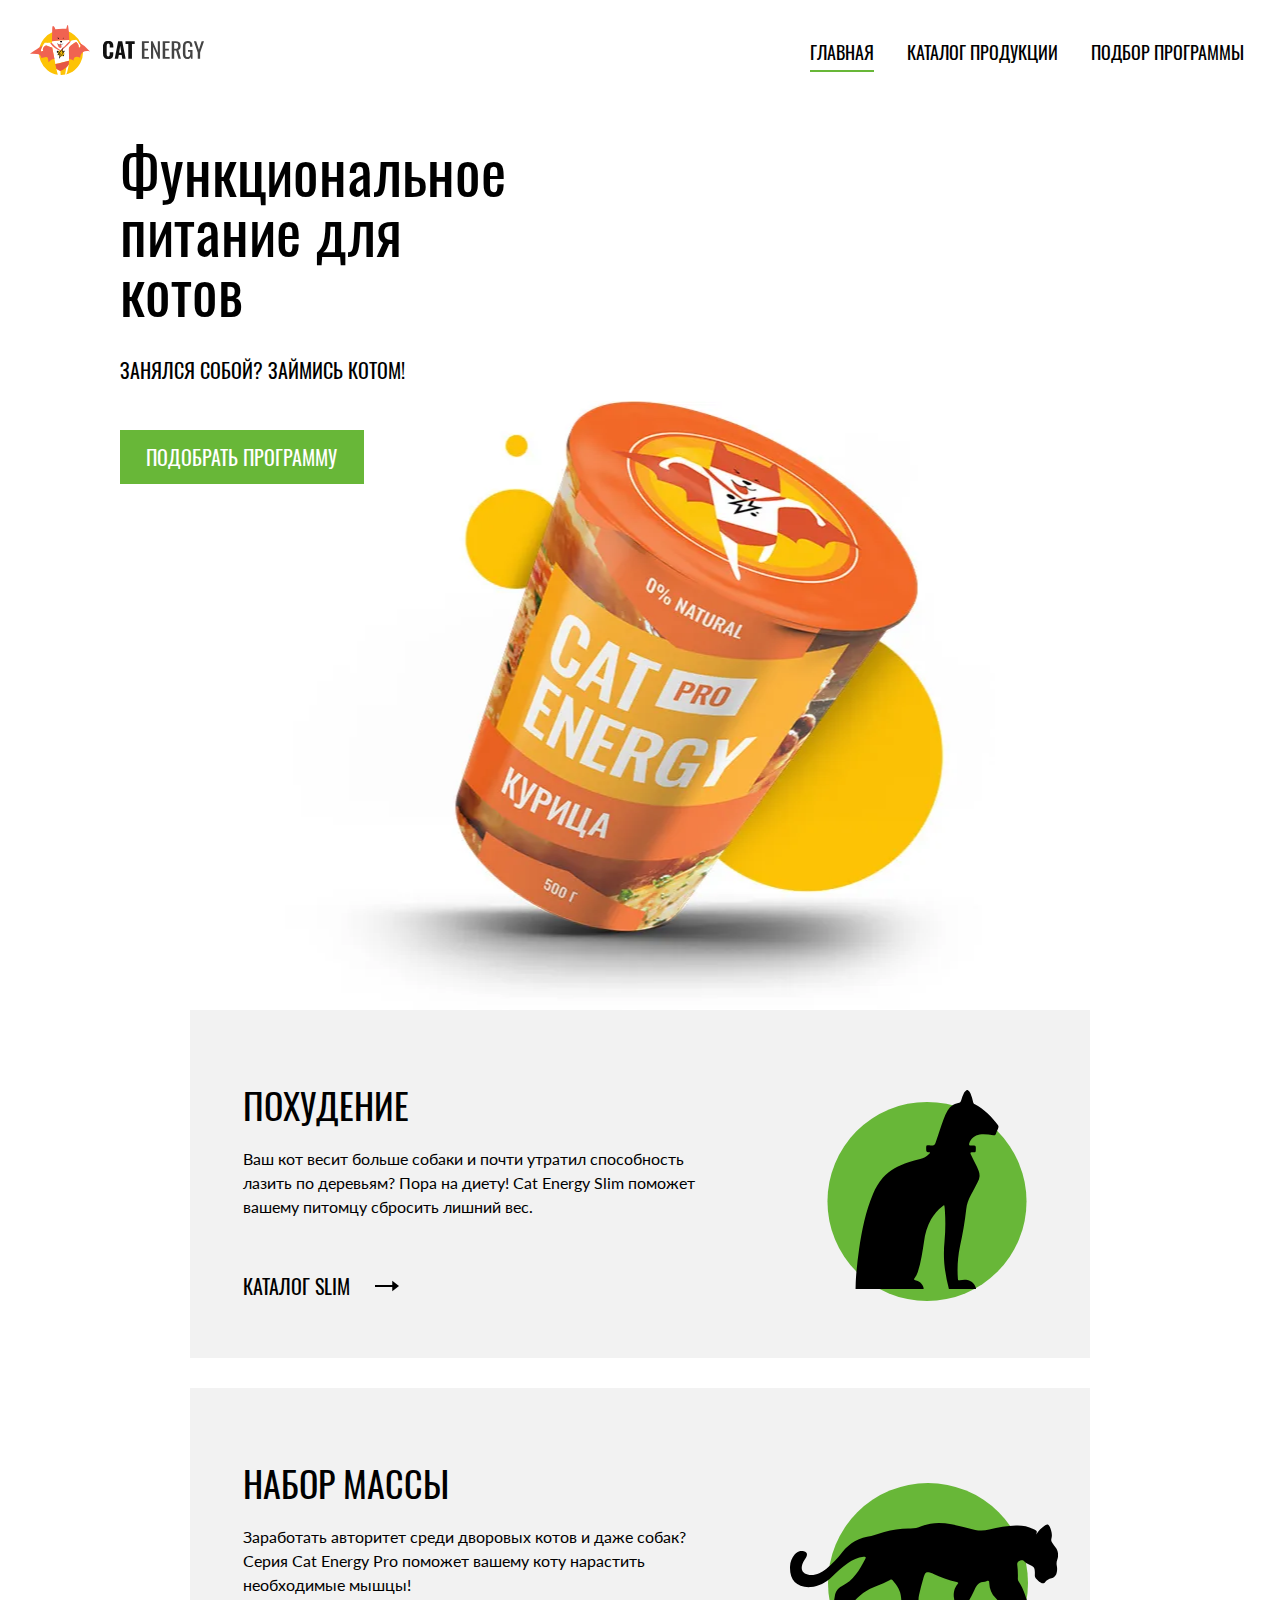
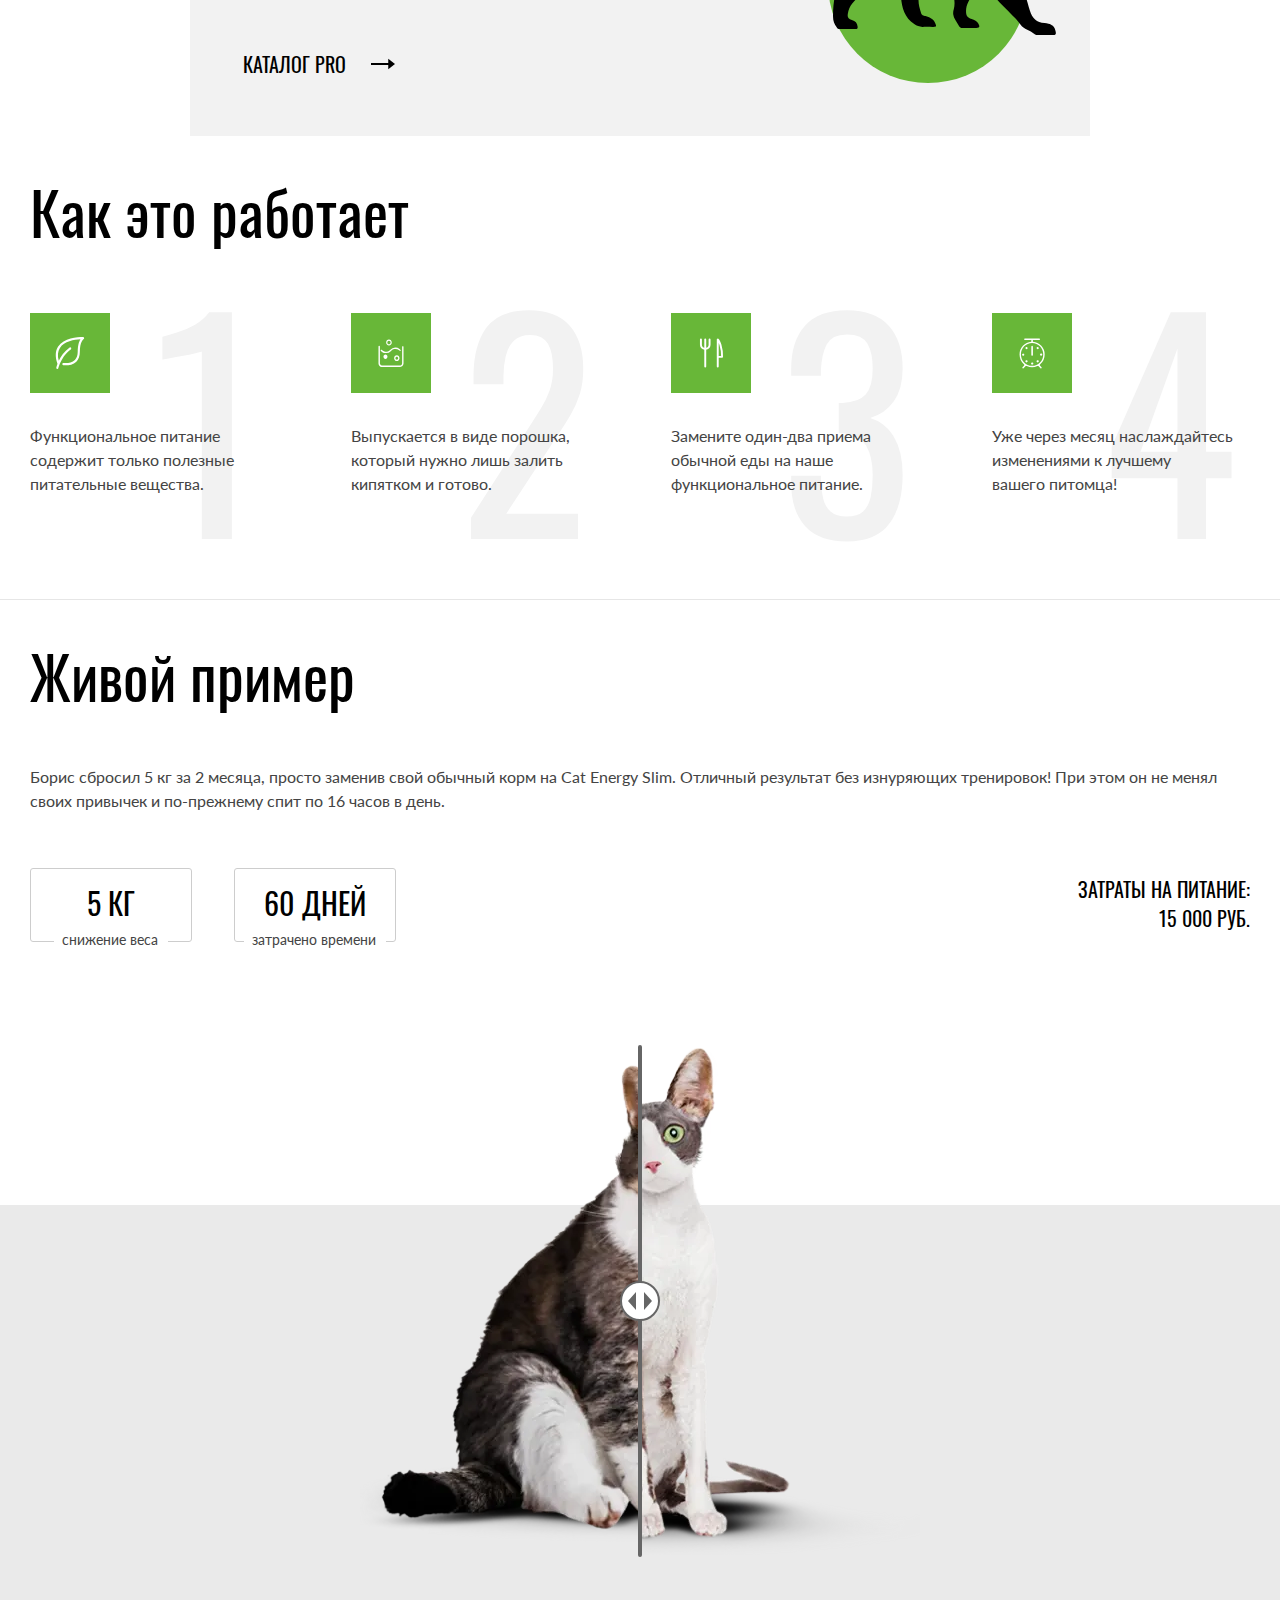
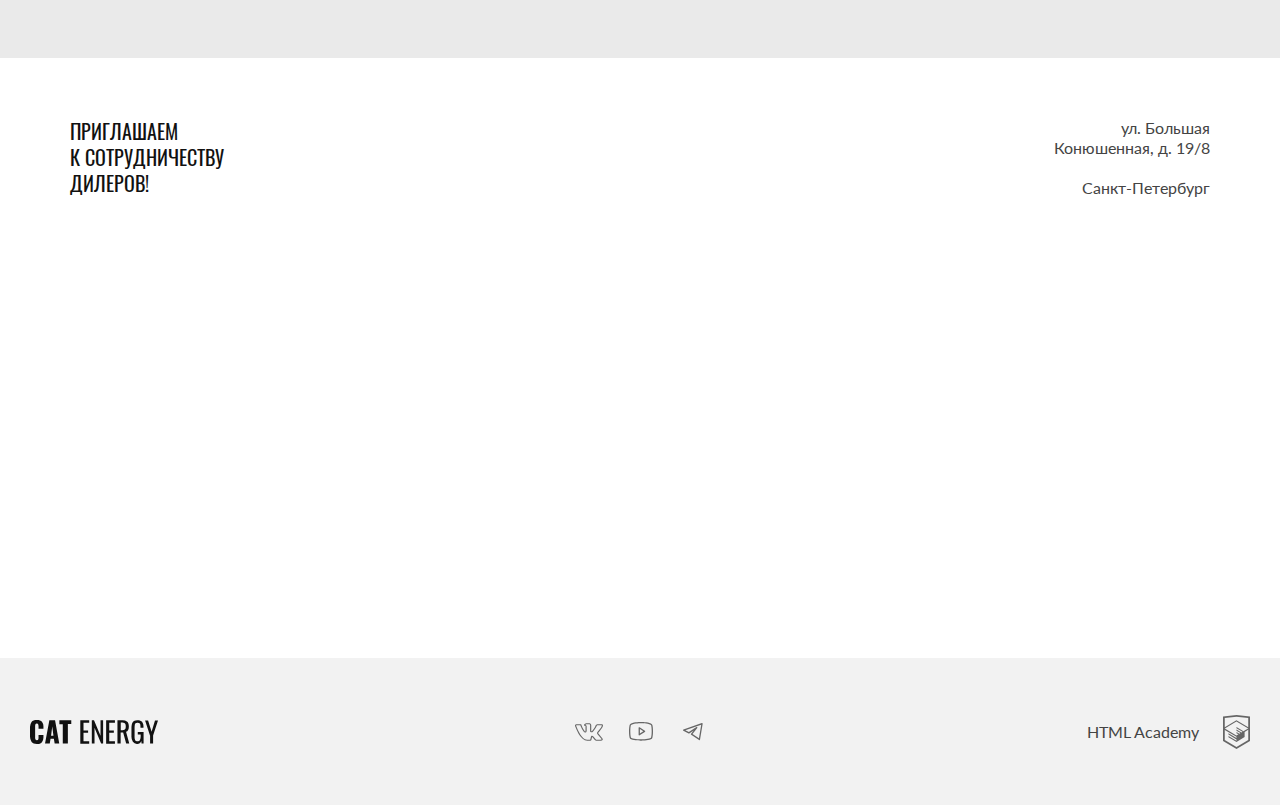
==== commit ca56382a: "Deploying to gh-pages from @ htmlacademy-adaptive/2493809-cat-energy-2@b941c5fc534e9e37f71b02110f40b" ====
--- a/index.html
+++ b/index.html
@@ -1 +1 @@
-<!DOCTYPE html><html class="page" lang="ru"><head><meta charset="UTF-8"><title>Cat Energy</title><link rel="preload" href="styles/styles.css" as="style"><link rel="preload" href="fonts/lato/Lato-Regular.woff2" as="font" type="font/woff2"><link rel="preload" href="fonts/oswald/oswaldregular.woff2" as="font" type="font/woff2"><meta name="viewport" content="width=device-width,initial-scale=1"><link rel="icon" href="favicon.ico"><link rel="icon" href="favicons/icon.svg" type="image/svg+xml"><link rel="apple-touch-icon" href="favicons/apple.png"><link rel="manifest" href="manifest.webmanifest"><link rel="stylesheet" href="styles/styles.css"></head><body class="page__body"><header class="main-header"><a class="main-header__logo" href="#"><picture><source width="202" height="59" type="image/svg+xml" media="(min-width: 1440px)" srcset="images/logo-desktop.svg"><source width="174" height="50" type="image/svg+xml" media="(min-width: 768px)" srcset="images/logo-tablet.svg"><img class="main-header__logo-image" width="190" height="38" src="images/logo-mobile.svg" alt="Логотип Cat Energy."></picture></a><nav class="main-nav main-nav--inner main-nav--hidden main-nav--nojs"><button class="main-nav__toggle" type="button"><span class="visually-hidden">Открыть меню</span></button><div class="main-nav__wrapper"><ul class="main-nav__list"><li class="main-nav__item main-nav__item--current"><a href="#">Главная</a></li><li class="main-nav__item"><a href="catalog.html">Каталог продукции</a></li><li class="main-nav__item"><a href="#">Подбор программы</a></li></ul></div></nav></header><main class="main-container"><section class="hero"><div class="hero__section"><h1 class="hero__header">Функциональное питание для котов</h1><p class="hero__slogan">Занялся собой? Займись котом!</p></div><div class="hero__image-wrapper"><picture><source width="552" height="499" type="image/webp" media="(min-width: 1440px)" srcset="images/image-can-desktop@1x.webp, images/image-can-desktop@2x.webp 2x"><source width="709" height="609" type="image/webp" media="(min-width: 768px)" srcset="images/image-can-tablet@1x.webp, images/image-can-tablet@2x.webp 2x"><source width="280" height="270" type="image/webp" srcset="images/image-can-mobile@1x.webp, images/image-can-mobile@2x.webp 2x"><source width="552" height="499" type="image/png" media="(min-width: 1440px)" srcset="images/image-can-desktop@1x.png, images/image-can-desktop@2x.png 2x"><source width="709" height="609" type="image/png" media="(min-width: 768px)" srcset="images/image-can-tablet@1x.png, images/image-can-tablet@2x.png 2x"><img class="hero__image" width="280" height="270" src="images/image-can-mobile@1x.png" srcset="images/image-can-mobile@2x.png 2x" alt="Изображение продукции."></picture></div><a class="hero__button" href="program-select.html">Подобрать программу</a></section><section class="options"><h2 class="visually-hidden">Наши программы питания</h2><ul class="options__list"><li class="options__item options__item--slim"><h3 class="options__title">Похудение</h3><p class="options__description">Ваш кот весит больше собаки и почти утратил способность лазить по деревьям? Пора на диету! Cat Energy Slim поможет вашему питомцу сбросить лишний вес.</p><a class="options__link" href="catalog.html#catalog-slim">Каталог slim</a></li><li class="options__item options__item--mass"><h3 class="options__title">Набор массы</h3><p class="options__description">Заработать авторитет среди дворовых котов и даже собак? Серия Cat Energy Pro поможет вашему коту нарастить необходимые мышцы!</p><a class="options__link" href="catalog.html#catalog-pro">Каталог pro</a></li></ul></section><section class="about"><h2 class="about__title">Как это работает</h2><ul class="about__list"><li class="about__item about__item--healthy"><p class="about__description">Функциональное питание содержит только полезные питательные вещества.</p></li><li class="about__item about__item--powder"><p class="about__description">Выпускается в виде порошка, который нужно лишь залить кипятком и готово.</p></li><li class="about__item about__item--replace"><p class="about__description">Замените один-два приема обычной еды на наше функциональное питание.</p></li><li class="about__item about__item--when"><p class="about__description">Уже через месяц наслаждайтесь изменениями к лучшему вашего&nbsp;питомца!</p></li></ul></section><section class="example"><div class="example__text-wrapper"><h2 class="example__title">Живой пример</h2><p class="example__description">Борис сбросил 5 кг за 2 месяца, просто заменив свой обычный корм на Cat Energy Slim. Отличный результат без&nbsp;изнуряющих тренировок! При этом он не менял своих привычек и по-прежнему спит по 16 часов в день.</p></div><div class="example__info-wrapper"><dl class="example__facts facts-list"><div class="facts-list__item"><dt class="facts-list__number">5 КГ</dt><dd class="facts-list__description">снижение веса</dd></div><div class="facts-list__item"><dt class="facts-list__number">60 ДНЕЙ</dt><dd class="facts-list__description">затрачено времени</dd></div></dl><p class="example__cost">Затраты на питание: <span>15 000 РУБ.</span></p></div><div class="example__cat-slider"><button class="example__slider" type="button"><span class="visually-hidden">Передвинуть ползунок слайдера</span></button><div class="example__image-wrapper"><picture><source width="560" height="512" type="image/webp" media="(min-width: 768px)" srcset="images/image-fat-cat-tablet@1x.webp, images/image-fat-cat-tablet@2x.webp 2x"><source width="280" height="256" type="image/webp" srcset="images/image-fat-cat-mobile@1x.webp, images/image-fat-cat-mobile@2x.webp 2x"><source width="560" height="512" type="image/png" media="(min-width: 768px)" srcset="images/image-fat-cat-tablet@1x.png, images/image-fat-cat-tablet@2x.png 2x"><img class="example__image" width="280" height="256" src="images/image-fat-cat-mobile@1x.png" srcset="images/image-fat-cat-mobile@2x.png 2x" alt="Фото кота до питания по ней программе."></picture></div><div class="example__image-wrapper"><picture><source width="560" height="512" type="image/webp" media="(min-width: 768px)" srcset="images/image-slim-cat-tablet@1x.webp, images/image-slim-cat-tablet@2x.webp 2x"><source width="280" height="256" type="image/webp" srcset="images/image-slim-cat-mobile@1x.webp, images/image-slim-cat-mobile@2x.webp 2x"><source width="560" height="512" type="image/png" media="(min-width: 768px)" srcset="images/image-slim-cat-tablet@1x.png, images/image-slim-cat-tablet@2x.png 2x"><img class="example__image example__image--right" width="280" height="256" src="images/image-slim-cat-mobile@1x.png" srcset="images/image-slim-cat-mobile@2x.png 2x" alt="Фото кота после питания по ней программе."></picture></div></div></section><section class="partnership"><div class="partnership__info"><h2 class="partnership__title">Приглашаем к&nbsp;сотрудничеству дилеров!</h2><p class="partnership__address">ул. Большая Конюшенная, д. 19/8 <span>Санкт-Петербург</span></p></div><iframe class="partnership__map" src="https://www.google.com/maps/embed?pb=!1m14!1m8!1m3!1d1383.5689252148625!2d30.322352467574298!3d59.93864712030988!3m2!1i1024!2i768!4f13.1!3m3!1m2!1s0x4696310fca5ba729%3A0xea9c53d4493c879f!2z0JHQvtC70YzRiNCw0Y8g0JrQvtC90Y7RiNC10L3QvdCw0Y8g0YPQuy4sIDE5LCDQodCw0L3QutGCLdCf0LXRgtC10YDQsdGD0YDQsywg0KDQvtGB0YHQuNGPLCAxOTExODY!5e0!3m2!1sru!2sus!4v1730375419202!5m2!1sru!2sus" width="320" height="362" style="border:0;" allowfullscreen="" loading="lazy" referrerpolicy="no-referrer-when-downgrade" title="ourLocation"></iframe><picture><source width="1440" height="400" type="image/webp" media="(min-width: 1440px)" srcset="images/location-desktop@1x.webp, images/location-desktop@2x.webp 2x"><source width="768" height="400" type="image/webp" media="(min-width: 768px)" srcset="images/location-tablet@1x.webp, images/location-tablet@2x.webp 2x"><source width="320" height="362" type="image/webp" srcset="images/location-mobile@1x.webp, images/location-mobile@2x.webp 2x"><source width="1440" height="400" type="image/png" media="(min-width: 1440px)" srcset="images/location-desktop@1x.png, images/location-desktop@2x.png 2x"><source width="768" height="400" type="image/png" media="(min-width: 768px)" srcset="images/location-tablet@1x.png, images/location-tablet@2x.png 2x"><img class="partnership__map-static" width="320" height="362" src="images/location-mobile@1x.png" srcset="images/location-mobile@2x.png 2x" alt="Карта расположения нашей компании." loading="lazy"></picture></section></main><footer class="main-footer"><ul class="main-footer__content"><li class="main-footer__part"><a class="main-footer__text-logo-link" href="#"><img class="main-footer__text-logo" width="128" height="24" src="images/logo-text.svg" alt="Текстовый логотип Cat Enetgy."></a></li><li class="main-footer__part"><ul class="main-footer__list social-list"><li class="social-list__item"><a class="social-list__link social-list__link--vk" href="https://vk.com/htmlacademy"><span class="visually-hidden">Логотип ВКонтакте</span></a></li><li class="social-list__item"><a class="social-list__link social-list__link--youtube" href="https://www.youtube.com/user/htmlacademyru"><span class="visually-hidden">Логотип Ютуб</span></a></li><li class="social-list__item"><a class="social-list__link social-list__link--telegram" href="https://t.me/htmlacademy"><span class="visually-hidden">Логотип Телеграм</span></a></li></ul></li><li class="main-footer__part"><a class="main-footer__developer" href="https://htmlacademy.ru/intensive/adaptive">HTML Academy</a></li></ul></footer><script src="scripts/index.js" defer="defer"></script></body></html>+<!DOCTYPE html><html class="page" lang="ru"><head><meta charset="UTF-8"><title>Cat Energy</title><link rel="preload" href="styles/styles.css" as="style" crossorigin="anonymous"><link rel="preload" href="fonts/lato/Lato-Regular.woff2" as="font" type="font/woff2" crossorigin="anonymous"><link rel="preload" href="fonts/oswald/oswaldregular.woff2" as="font" type="font/woff2" crossorigin="anonymous"><meta name="viewport" content="width=device-width,initial-scale=1"><link rel="icon" href="favicon.ico"><link rel="icon" href="favicons/icon.svg" type="image/svg+xml"><link rel="apple-touch-icon" href="favicons/apple.png"><link rel="manifest" href="manifest.webmanifest"><link rel="stylesheet" href="styles/styles.css"></head><body class="page__body"><header class="main-header"><a class="main-header__logo" href="#"><picture><source width="202" height="59" type="image/svg+xml" media="(min-width: 1440px)" srcset="images/logo-desktop.svg"><source width="174" height="50" type="image/svg+xml" media="(min-width: 768px)" srcset="images/logo-tablet.svg"><img class="main-header__logo-image" width="190" height="38" src="images/logo-mobile.svg" alt="Логотип Cat Energy."></picture></a><nav class="main-nav main-nav--inner main-nav--hidden main-nav--nojs"><button class="main-nav__toggle" type="button"><span class="visually-hidden">Открыть меню</span></button><div class="main-nav__wrapper"><ul class="main-nav__list"><li class="main-nav__item main-nav__item--current"><a href="#">Главная</a></li><li class="main-nav__item"><a href="catalog.html">Каталог продукции</a></li><li class="main-nav__item"><a href="#">Подбор программы</a></li></ul></div></nav></header><main class="main-container"><section class="hero"><div class="hero__section"><h1 class="hero__header">Функциональное питание для котов</h1><p class="hero__slogan">Занялся собой? Займись котом!</p></div><div class="hero__image-wrapper"><picture><source width="552" height="499" type="image/webp" media="(min-width: 1440px)" srcset="images/image-can-desktop@1x.webp, images/image-can-desktop@2x.webp 2x"><source width="709" height="609" type="image/webp" media="(min-width: 768px)" srcset="images/image-can-tablet@1x.webp, images/image-can-tablet@2x.webp 2x"><source width="280" height="270" type="image/webp" srcset="images/image-can-mobile@1x.webp, images/image-can-mobile@2x.webp 2x"><source width="552" height="499" type="image/png" media="(min-width: 1440px)" srcset="images/image-can-desktop@1x.png, images/image-can-desktop@2x.png 2x"><source width="709" height="609" type="image/png" media="(min-width: 768px)" srcset="images/image-can-tablet@1x.png, images/image-can-tablet@2x.png 2x"><img class="hero__image" width="280" height="270" src="images/image-can-mobile@1x.png" srcset="images/image-can-mobile@2x.png 2x" alt="Изображение продукции."></picture></div><a class="hero__button" href="program-select.html">Подобрать программу</a></section><section class="options"><h2 class="visually-hidden">Наши программы питания</h2><ul class="options__list"><li class="options__item options__item--slim"><h3 class="options__title">Похудение</h3><p class="options__description">Ваш кот весит больше собаки и почти утратил способность лазить по деревьям? Пора на диету! Cat Energy Slim поможет вашему питомцу сбросить лишний вес.</p><a class="options__link" href="catalog.html#catalog-slim">Каталог slim</a></li><li class="options__item options__item--mass"><h3 class="options__title">Набор массы</h3><p class="options__description">Заработать авторитет среди дворовых котов и даже собак? Серия Cat Energy Pro поможет вашему коту нарастить необходимые мышцы!</p><a class="options__link" href="catalog.html#catalog-pro">Каталог pro</a></li></ul></section><section class="about"><h2 class="about__title">Как это работает</h2><ul class="about__list"><li class="about__item about__item--healthy"><p class="about__description">Функциональное питание содержит только полезные питательные вещества.</p></li><li class="about__item about__item--powder"><p class="about__description">Выпускается в виде порошка, который нужно лишь залить кипятком и готово.</p></li><li class="about__item about__item--replace"><p class="about__description">Замените один-два приема обычной еды на наше функциональное питание.</p></li><li class="about__item about__item--when"><p class="about__description">Уже через месяц наслаждайтесь изменениями к лучшему вашего&nbsp;питомца!</p></li></ul></section><section class="example"><div class="example__text-wrapper"><h2 class="example__title">Живой пример</h2><p class="example__description">Борис сбросил 5 кг за 2 месяца, просто заменив свой обычный корм на Cat Energy Slim. Отличный результат без&nbsp;изнуряющих тренировок! При этом он не менял своих привычек и по-прежнему спит по 16 часов в день.</p></div><div class="example__info-wrapper"><dl class="example__facts facts-list"><div class="facts-list__item"><dt class="facts-list__number">5 КГ</dt><dd class="facts-list__description">снижение веса</dd></div><div class="facts-list__item"><dt class="facts-list__number">60 ДНЕЙ</dt><dd class="facts-list__description">затрачено времени</dd></div></dl><p class="example__cost">Затраты на питание: <span>15 000 РУБ.</span></p></div><div class="example__cat-slider"><button class="example__slider" type="button"><span class="visually-hidden">Передвинуть ползунок слайдера</span></button><div class="example__image-wrapper"><picture><source width="560" height="512" type="image/webp" media="(min-width: 768px)" srcset="images/image-fat-cat-tablet@1x.webp, images/image-fat-cat-tablet@2x.webp 2x"><source width="280" height="256" type="image/webp" srcset="images/image-fat-cat-mobile@1x.webp, images/image-fat-cat-mobile@2x.webp 2x"><source width="560" height="512" type="image/png" media="(min-width: 768px)" srcset="images/image-fat-cat-tablet@1x.png, images/image-fat-cat-tablet@2x.png 2x"><img class="example__image" width="280" height="256" src="images/image-fat-cat-mobile@1x.png" srcset="images/image-fat-cat-mobile@2x.png 2x" alt="Фото кота до питания по ней программе."></picture></div><div class="example__image-wrapper"><picture><source width="560" height="512" type="image/webp" media="(min-width: 768px)" srcset="images/image-slim-cat-tablet@1x.webp, images/image-slim-cat-tablet@2x.webp 2x"><source width="280" height="256" type="image/webp" srcset="images/image-slim-cat-mobile@1x.webp, images/image-slim-cat-mobile@2x.webp 2x"><source width="560" height="512" type="image/png" media="(min-width: 768px)" srcset="images/image-slim-cat-tablet@1x.png, images/image-slim-cat-tablet@2x.png 2x"><img class="example__image example__image--right" width="280" height="256" src="images/image-slim-cat-mobile@1x.png" srcset="images/image-slim-cat-mobile@2x.png 2x" alt="Фото кота после питания по ней программе."></picture></div></div></section><section class="partnership"><div class="partnership__info"><h2 class="partnership__title">Приглашаем к&nbsp;сотрудничеству дилеров!</h2><p class="partnership__address">ул. Большая Конюшенная, д. 19/8 <span>Санкт-Петербург</span></p></div><iframe class="partnership__map partnership__map--nojs" src="https://www.google.com/maps/embed?pb=!1m14!1m8!1m3!1d1383.5689252148625!2d30.322352467574298!3d59.93864712030988!3m2!1i1024!2i768!4f13.1!3m3!1m2!1s0x4696310fca5ba729%3A0xea9c53d4493c879f!2z0JHQvtC70YzRiNCw0Y8g0JrQvtC90Y7RiNC10L3QvdCw0Y8g0YPQuy4sIDE5LCDQodCw0L3QutGCLdCf0LXRgtC10YDQsdGD0YDQsywg0KDQvtGB0YHQuNGPLCAxOTExODY!5e0!3m2!1sru!2sus!4v1730375419202!5m2!1sru!2sus" width="320" height="362" style="border:0;" allowfullscreen="" loading="lazy" referrerpolicy="no-referrer-when-downgrade" title="Наше месторасположение"></iframe><picture><source width="1440" height="400" type="image/webp" media="(min-width: 1440px)" srcset="images/location-desktop@1x.webp, images/location-desktop@2x.webp 2x"><source width="768" height="400" type="image/webp" media="(min-width: 768px)" srcset="images/location-tablet@1x.webp, images/location-tablet@2x.webp 2x"><source width="320" height="362" type="image/webp" srcset="images/location-mobile@1x.webp, images/location-mobile@2x.webp 2x"><source width="1440" height="400" type="image/png" media="(min-width: 1440px)" srcset="images/location-desktop@1x.png, images/location-desktop@2x.png 2x"><source width="768" height="400" type="image/png" media="(min-width: 768px)" srcset="images/location-tablet@1x.png, images/location-tablet@2x.png 2x"><img class="partnership__map-static partnership__map-static--nojs" width="320" height="362" src="images/location-mobile@1x.png" srcset="images/location-mobile@2x.png 2x" alt="Карта расположения нашей компании." loading="lazy"></picture></section></main><footer class="main-footer"><ul class="main-footer__content"><li class="main-footer__part"><a class="main-footer__text-logo-link" href="#"><img class="main-footer__text-logo" width="128" height="24" src="images/logo-text.svg" alt="Текстовый логотип Cat Enetgy."></a></li><li class="main-footer__part"><ul class="main-footer__list social-list"><li class="social-list__item"><a class="social-list__link social-list__link--vk" href="https://vk.com/htmlacademy"><span class="visually-hidden">Логотип ВКонтакте</span></a></li><li class="social-list__item"><a class="social-list__link social-list__link--youtube" href="https://www.youtube.com/user/htmlacademyru"><span class="visually-hidden">Логотип Ютуб</span></a></li><li class="social-list__item"><a class="social-list__link social-list__link--telegram" href="https://t.me/htmlacademy"><span class="visually-hidden">Логотип Телеграм</span></a></li></ul></li><li class="main-footer__part"><a class="main-footer__developer" href="https://htmlacademy.ru/intensive/adaptive">HTML Academy</a></li></ul></footer><script src="scripts/index.js" defer="defer"></script></body></html>--- a/styles/styles.css
+++ b/styles/styles.css
@@ -1 +1 @@
-@font-face{font-family:Lato;font-weight:400;font-style:normal;src:url(../fonts/lato/Lato-Regular.woff2)format("woff2"),url(../fonts/lato/Lato-Regular.woff)format("woff");font-display:swap}@font-face{font-family:Oswald;font-weight:400;font-style:normal;src:url(../fonts/oswald/oswaldregular.woff2)format("woff2"),url(../fonts/oswald/oswaldregular.woff)format("woff");font-display:swap}*,:before,:after{box-sizing:border-box}img{object-fit:contain;max-width:100%;height:auto}.visually-hidden{white-space:nowrap;-webkit-clip-path:inset(100%);clip-path:inset(100%);clip:rect(0 0 0 0);border:0;width:1px;height:1px;margin:-1px;padding:0;position:absolute;overflow:hidden}.page{height:100%}.page__body{flex-direction:column;min-width:320px;min-height:100%;margin:0 auto;display:flex}.main-header{padding:13px 20px 14px;position:relative}@media (width>=768px){.main-header{padding:25px 30px 65px}}@media (width>=1440px){.main-header{padding:55px 110px 74px}}.main-header--catalog{border-bottom:1px solid #d9d9d9}@media (width>=768px){.main-header--catalog{border-bottom:none}.main-header{flex-wrap:wrap;justify-content:space-between;align-items:center;display:flex}}.main-header__logo{transition:opacity .3s}.main-header__logo:hover{opacity:.8}.main-header__logo:active{opacity:.6}.main-header__logo-image{display:block}.main-nav{max-width:65%}@media (width<=767.9px){.main-nav--hidden .main-nav__wrapper{display:none}.main-nav--nojs{width:100%;max-width:100%}.main-nav--nojs .main-nav__wrapper{margin:13px -20px -14px;display:block;position:static}}.main-nav--nojs .main-nav__toggle{display:none}.main-nav__toggle{cursor:pointer;background-color:#0000;background-image:url(../icons/stack.svg#icon-burger);border:none;width:25px;height:25px;display:block;position:absolute;top:18px;right:21px}@media (width>=768px){.main-nav__toggle{display:none}}.main-nav__toggle--is-opened{background-image:url(../icons/stack.svg#icon-close)}.main-nav__wrapper{z-index:2;min-width:320px;position:absolute;top:65px;left:0;right:0}@media (width<=767.9px){.main-nav__wrapper{background-color:#fff}}@media (width>=768px){.main-nav__wrapper{display:block;position:relative;top:auto}}.main-nav__list{margin:0;padding:0;list-style-type:none}@media (width>=768px){.main-nav__list{flex-wrap:wrap;column-gap:33px;min-width:436px;margin-right:4px;display:flex}}@media (width>=1440px){.main-nav__list{min-width:478px;margin-right:0}}.main-nav__item{text-align:center;border-top:1px solid #e6e6e6;transition:opacity .3s;display:block;position:relative}@media (width>=768px){.main-nav__item{border:none}.main-nav__item--current:after{content:"";background-color:#68b738;height:2px;display:block;position:absolute;bottom:2px;left:0;right:0}}@media (width>=1440px){.main-nav--inner .main-nav__item--current:after{background-color:#fff}}.main-nav a{color:#000;text-transform:uppercase;padding-top:22px;padding-bottom:24px;font-family:Oswald,Arial,sans-serif;font-size:20px;line-height:20px;text-decoration:none;display:block}@media (width>=768px){.main-nav a{padding-top:13px;padding-bottom:10px;font-size:18px;line-height:24px}}@media (width>=1440px){.main-nav a{font-size:20px;line-height:30px}}.main-nav__item:not(.main-nav__item--current):hover{opacity:.6}.main-nav__item:not(.main-nav__item--current):active{opacity:.3}@media (width>=1440px){.main-nav--inner a{color:#fff}}.main-container{flex-grow:1}.hero{margin-bottom:20px}@media (width>=768px){.hero{margin-bottom:526px}}@media (width>=1440px){.hero{margin-bottom:266px}}.hero__section{background-color:#68b738;margin-bottom:138px;padding:27px 35px 164px 36px;position:relative}@media (width>=768px){.hero__section{background-color:unset;margin-bottom:0;padding-top:0;padding-bottom:50px;padding-left:120px}}@media (width>=1440px){.hero__section{padding-left:190px}}.hero__section:before{content:"";opacity:.15;background-image:url(../images/background-hero-mobile@1x.webp),url(../images/background-hero-mobile@1x.png);background-position:50%;background-repeat:no-repeat;background-size:cover;width:100%;height:100%;display:block;position:absolute;top:0;left:0}@media (width<=767.9px) and (resolution>=2dppx){.hero__section:before{background-image:url(../images/background-hero-mobile@2x.webp),url(../images/background-hero-mobile@2x.png)}}@media (width>=768px){.hero__section:before{content:none;background-image:none}}@media (width>=1440px){.hero__section:before{content:"";background-image:url(../images/background-hero-desktop@1x.webp),url(../images/background-hero-desktop@1x.png);width:50%;height:694px;top:-188px;left:50%}}@media (width>=1440px) and (resolution>=2dppx){.hero__section:before{background-image:url(../images/background-hero-desktop@2x.webp),url(../images/background-hero-desktop@2x.png)}}@media (width>=1440px){.hero__section:after{content:"";z-index:-1;background:linear-gradient(90deg,#fff 50%,#68b738 50%);width:100%;height:694px;display:block;position:absolute;top:-188px;left:0}}.hero__header{color:#fff;text-align:center;width:250px;margin:0 0 25px;font-family:Oswald,Arial,sans-serif;font-size:36px;font-weight:400;line-height:36px}@media (width>=768px){.hero__header{color:#000;text-align:left;width:416px;margin-bottom:40px;font-size:60px;line-height:60px}}@media (width>=1440px){.hero__header{padding-top:36px}}.hero__slogan{color:#fff;text-align:center;text-transform:uppercase;width:250px;margin:0;font-family:Oswald,Arial,sans-serif;font-size:14px;line-height:14px}@media (width>=768px){.hero__slogan{color:#000;text-align:left;width:auto;font-size:20px;line-height:20px}}.hero__image-wrapper{margin:0 auto;position:relative;top:-133px}@media (width>=768px){.hero__image-wrapper{top:0}}@media (width>=1440px){.hero__image-wrapper{top:-313px}}.hero__image{display:block;position:absolute;top:-140px;left:50%;transform:translate(-50%)}@media (width>=768px){.hero__image{z-index:-1;top:-29px}}@media (width>=1440px){.hero__image{z-index:1;top:0;left:38.7%;transform:none}}.hero__button{color:#fff;text-transform:uppercase;background-color:#68b738;border:none;width:280px;height:40px;margin:0 auto;padding:10px 64px;font-family:Oswald,Arial,sans-serif;font-size:16px;line-height:20px;text-decoration:none;transition:background-color .3s,color .3s;display:block}.hero__button:hover{background-color:#5eaa2f}.hero__button:active{color:#ffffff4d}@media (width>=768px){.hero__button{width:244px;min-height:54px;margin-left:120px;padding:14px 26px;font-size:20px;line-height:26px}}@media (width>=1440px){.hero__button{margin-left:190px}}.options{padding-left:20px;padding-right:20px}@media (width>=768px){.options{padding-left:30px;padding-right:30px}}@media (width>=1440px){.options{padding-left:110px;padding-right:110px}}.options__list{margin:0 0 20px;padding:0;list-style-type:none}@media (width>=768px){.options__list{margin-bottom:45px}}@media (width>=1440px){.options__list{flex-wrap:wrap;align-items:center;gap:80px;margin-bottom:71px;display:flex}}.options__item{background-color:#f2f2f2;flex-grow:1;width:100%;margin:0 auto;padding:30px 20px 18px}@media (width>=768px){.options__item{padding:77px 316px 53px 53px;font-size:36px;line-height:36px}}@media (width>=1440px){.options__item{width:570px;max-width:47%;margin:0;padding-bottom:55px;padding-left:52px;padding-right:61px}}.options__item+.options__item{margin-top:20px}@media (width>=768px){.options__item+.options__item{margin-top:30px}}@media (width>=1440px){.options__item+.options__item{margin-top:0}}.options__item--slim{background-image:url(../icons/stack.svg#icon-slim);background-position:20px 21px;background-repeat:no-repeat;background-size:50px 53px}@media (width>=768px){.options__item--slim{background-position:right 63px top 80px;background-size:200px 211px}}@media (width>=1440px){.options__item--slim{background-position:52px 41px;background-size:100px 106px}}.options__item--mass{background-image:url(../icons/stack.svg#icon-mass);background-position:13px 24px;background-repeat:no-repeat;background-size:67px 50px}@media (width>=768px){.options__item--mass{background-position:right 33px top 90px;background-size:268px 200px}}@media (width>=1440px){.options__item--mass{background-position:33px 47px;background-size:134px 100px}}.options__title{text-transform:uppercase;margin:0 0 29px 70px;font-family:Oswald,Arial,sans-serif;font-size:24px;font-weight:400;line-height:37px}@media (width>=768px){.options__title{margin-bottom:24px;margin-left:0;font-size:36px;line-height:36px}}@media (width>=1440px){.options__title{margin-bottom:73px;margin-left:162px}}.options__description{color:#444;border-bottom:1px solid #d9d9d9;max-width:457px;margin:0 0 15px;padding-bottom:23px;font-family:Lato,Arial,sans-serif;font-size:14px;line-height:18px}@media (width>=768px){.options__description{color:#000;border-bottom:none;margin-bottom:48px;padding:0;font-size:16px;line-height:24px}}@media (width>=1440px){.options__description{margin-bottom:23px}}.options__link{box-sizing:content-box;color:#000;text-transform:uppercase;width:-moz-fit-content;width:fit-content;max-width:100%;padding-top:4px;padding-bottom:4px;padding-right:45px;font-family:Oswald,Arial,sans-serif;font-size:16px;line-height:16px;text-decoration:none;transition:color .3s;display:block;position:relative}@media (width>=768px){.options__link{padding-right:57px;font-size:20px;line-height:30px}}.options__link:active{color:#0000004d}.options__link:after{content:"";background-color:#000;width:32px;height:12px;transition:background-color .3s,-webkit-mask-size .3s,mask-size .3s,-webkit-mask-position .3s,mask-position .3s;position:absolute;top:50%;right:0;transform:translateY(-50%);-webkit-mask-image:url(../icons/stack.svg#icon-arrow);mask-image:url(../icons/stack.svg#icon-arrow);-webkit-mask-position:0;mask-position:0;-webkit-mask-size:24px 12px;mask-size:24px 12px;-webkit-mask-repeat:no-repeat;mask-repeat:no-repeat;-webkit-mask-origin:fill-box;mask-origin:fill-box}.options__link:hover:after{-webkit-mask-position:100%;mask-position:100%;-webkit-mask-size:32px 12px;mask-size:32px 12px}.options__link:active:after{background-color:#0000004d}.about{padding-left:20px;padding-right:20px}@media (width>=768px){.about{padding-left:30px;padding-right:30px;position:relative}}@media (width>=1440px){.about{padding-left:110px;padding-right:110px}}.about__title{width:280px;margin:0 auto 40px;font-family:Oswald,Arial,sans-serif;font-size:36px;font-weight:400;line-height:40px}@media (width>=768px){.about__title{width:auto;margin:0 0 32px;font-size:60px;line-height:60px}}.about__list{counter-reset:item;flex-direction:column;gap:20px;min-width:280px;max-width:max-content;margin:0 auto 49px;padding:0;list-style-type:none;display:flex}@media (width>=768px){.about__list{flex-flow:wrap;gap:37px 155px;min-width:82%;max-width:100%;margin:0 0 45px;padding-bottom:47px}.about__list:after{content:"";background-color:#e6e6e6;height:1px;display:block;position:absolute;bottom:0;left:0;right:0}}@media (width>=1440px){.about__list{column-gap:95px;width:100%;margin-bottom:69px;padding-bottom:0}.about__list:after{content:none}}.about__item{min-height:60px;padding-left:80px;position:relative}@media (width<=767.9px){.about__item{align-items:center;display:flex}}@media (width>=768px){.about__item{width:230px;min-height:280px;padding:151px 0 57px}.about__item:after{content:counter(item);counter-increment:item;z-index:-1;text-align:right;color:#f2f2f2;width:121px;font-family:Oswald,Arial,sans-serif;font-size:280px;line-height:280px;display:block;position:absolute;top:0;right:0}}@media (width>=1440px){.about__item{width:230px}}.about__item:before{content:"";background-color:#68b738;background-position:50%;background-repeat:no-repeat;width:60px;height:60px;position:absolute;left:0}@media (width>=768px){.about__item:before{width:80px;height:80px;top:40px}}.about__item--healthy:before{background-image:url(../icons/stack.svg#icon-leaf);background-size:30px 32px}.about__item--powder:before{background-image:url(../icons/stack.svg#icon-mix);background-size:26px 29px}.about__item--replace:before{background-image:url(../icons/stack.svg#icon-eat);background-size:25px 30px}.about__item--when:before{background-image:url(../icons/stack.svg#icon-scales);background-size:26px 31px}.about__description{color:#444;width:200px;margin:0;font-family:Lato,Arial,sans-serif;font-size:14px;line-height:18px}@media (width>=768px){.about__description{width:245px;font-size:16px;line-height:24px}}.example{background-color:#eaeaea;padding:25px 20px 40px}@media (width>=768px){.example{background:#fff linear-gradient(#fff 55.3%,#eaeaea 55.3%);padding:0 30px 101px}}@media (width>=1440px){.example{grid-column-gap:224px;background:linear-gradient(#fff 23%,#f2f2f2 23%);grid-template-columns:436px 1fr;padding:0 110px 75px;display:grid}}.example__text-wrapper{margin-bottom:20px}@media (width>=768px){.example__text-wrapper{margin-bottom:55px}}@media (width>=1440px){.example__text-wrapper{margin-bottom:69px}}@media (width>=768px){.example__info-wrapper{justify-content:space-between;margin-bottom:103px;display:flex}}@media (width>=1440px){.example__info-wrapper{flex-wrap:wrap;grid-column:1/2;margin-bottom:0}}.example__title{margin:0 0 40px;font-family:Oswald,Arial,sans-serif;font-size:36px;font-weight:400;line-height:40px}@media (width>=768px){.example__title{margin-bottom:60px;font-size:60px;line-height:60px}}@media (width>=1440px){.example__title{margin-bottom:146px}}.example__description{color:#444;margin:0;font-family:Lato,Arial,sans-serif;font-size:14px;line-height:18px}@media (width>=768px){.example__description{font-size:16px;line-height:24px}}.example__facts{flex-wrap:wrap;align-items:flex-start;gap:32px;width:-moz-fit-content;width:fit-content;margin:0 auto 34px;display:flex}@media (width>=768px){.example__facts{gap:42px;margin:0}}@media (width>=1440px){.example__facts{width:100%;margin-bottom:60px;padding:0}}.example__cost{text-align:center;text-transform:uppercase;margin:0 0 20px;font-family:Oswald,Arial,sans-serif;font-size:14px;line-height:20px}@media (width>=768px){.example__cost{text-align:right;flex-shrink:0;width:175px;margin:0;padding-top:11px;font-size:20px}}@media (width>=1440px){.example__cost{text-align:start;column-gap:63px;width:100%;padding-top:0;display:flex}}@media (width>=768px){.example__cost span{padding-top:9px;display:block}}@media (width>=1440px){.example__cost span{padding-top:0}}.example__cat-slider{grid-template-columns:140px 140px;width:280px;height:256px;margin:0 auto;display:grid;position:relative}@media (width>=768px){.example__cat-slider{grid-area:1/2/3/-1;grid-template-columns:280px 280px;width:560px;height:512px}}.example__slider{z-index:2;cursor:pointer;background-color:#666;border:none;border-radius:2px;width:4px;padding:0;transition:background-color .3s,opacity .3s;display:block;position:absolute;top:0;bottom:0;left:50%;transform:translate(-50%)}.example__slider:hover{background-color:#68b738}.example__slider:active{opacity:.6;background-color:#5eaa2f}.example__slider:before{content:"";cursor:pointer;background-color:#fff;border:2px solid #666;border-radius:50%;width:40px;height:40px;transition:border .3s;display:block;position:absolute;top:50%;right:50%;transform:translate(50%,-50%)}.example__slider:hover:before{border:2px solid #68b738}.example__slider:active:before{border:2px solid #5eaa2f}.example__slider:after{content:"";background-color:#666;width:24px;height:18px;transition:background-color .3s;display:block;position:absolute;top:50%;right:50%;transform:translate(50%,-50%);-webkit-mask-image:url(../icons/stack.svg#icon-slider);mask-image:url(../icons/stack.svg#icon-slider);-webkit-mask-position:50%;mask-position:50%;-webkit-mask-size:24px 18px;mask-size:24px 18px;-webkit-mask-repeat:no-repeat;mask-repeat:no-repeat}.example__slider:hover:after{background-color:#68b738}.example__image-wrapper{width:140px;height:256px;display:inline-block;position:relative;overflow:hidden}@media (width>=768px){.example__image-wrapper{width:280px;height:512px}}.example__image{object-fit:cover;min-width:280px;min-height:256px;display:block;position:absolute;left:0}@media (width>=768px){.example__image{min-width:560px;min-height:512px}}.example__image--right{left:auto;right:0}.facts-list__item{width:124px;position:relative}@media (width>=768px){.facts-list__item{width:162px}}.facts-list__number{text-align:center;border:1px solid #cdcdcd;border-radius:3px;padding:15px 18px;font-family:Oswald,Arial,sans-serif;font-size:24px;line-height:24px}@media (width>=768px){.facts-list__number{padding-bottom:20px;font-size:30px;line-height:37px}}.facts-list__description{text-align:center;color:#444;max-width:100px;margin:0;font-family:Lato,Arial,sans-serif;font-size:12px;line-height:12px;position:absolute;bottom:-15px;left:50%;transform:translate(-50%)}@media (width>=768px){.facts-list__description{width:max-content;max-width:150px;padding-left:8px;padding-right:10px;font-size:14px;line-height:14px;bottom:-5px}}.facts-list__description:before{content:"";z-index:-1;background-color:#eaeaea;width:86px;height:100%;display:block;position:absolute;left:50%;transform:translate(-50%)}@media (width>=768px){.facts-list__description:before{background-color:#fff;width:100%}}@media (width>=1440px){.facts-list__description:before{background-color:#f2f2f2}}@media (width>=768px){.catalog{padding-left:30px;padding-right:30px}}@media (width>=1440px){.catalog{padding-left:110px;padding-right:110px}}.catalog__title{margin:0 0 41px;padding-top:27px;padding-left:20px;font-family:Oswald,Arial,sans-serif;font-size:36px;font-weight:400;line-height:36px}@media (width>=768px){.catalog__title{margin-bottom:84px;padding-top:0;padding-left:0;font-size:60px;line-height:60px}}.catalog__list{flex-direction:column;margin:0;padding:0;list-style-type:none;display:flex}@media (width>=768px){.catalog__list{flex-flow:wrap;gap:60px;margin-bottom:74px}}@media (width>=1440px){.catalog__list{gap:63px 82px;margin-bottom:71px}}.catalog__item{grid-template-columns:1fr 1fr;padding:20px 20px 25px;display:grid}@media (width<=767.9px){.catalog__item{border-top:1px solid #ebebeb}}@media (width>=768px){.catalog__item{background:linear-gradient(#fff 16%,#f2f2f2 16%);grid-template-columns:250px;justify-items:center;padding:10px 37px 40px}}@media (width>=1440px){.catalog__item{grid-template-columns:169px}}.catalog__item--show-more{background:0 0;padding:0;display:block}.catalog__show-more{border-top:1px solid #ebebeb;border-bottom:1px solid #ebebeb;margin-bottom:26px}@media (width>=768px){.catalog__show-more{border:1px solid #f2f2f2;margin-top:82px;margin-bottom:0}}.catalog-card__image{width:140px;height:107px;margin-bottom:16px;display:block}@media (width>=768px){.catalog-card__image{width:200px;height:210px;margin-bottom:22px}}@media (width>=1440px){.catalog-card__image{margin-bottom:12px}}@media (width>=768px){.catalog-card__product-info{width:100%}}.catalog-card__product-info a{text-decoration:none}.catalog-card__title{color:#222;text-transform:uppercase;width:76px;margin:0 0 14px;font-family:Oswald,Arial,sans-serif;font-size:16px;font-weight:400;line-height:20px}@media (width>=768px){.catalog-card__title{text-align:center;width:100%;margin-bottom:20px;font-size:20px;line-height:24px}}@media (width>=1440px){.catalog-card__title{margin-bottom:23px}}@media (width>=768px){.catalog-card__title span{display:block}}.catalog-card__values{margin:0}.catalog-card__button{color:#fff;text-transform:uppercase;text-align:center;background-color:#68b738;border:none;grid-column:1/-1;height:40px;padding:10px 110px;font-family:Oswald,Arial,sans-serif;font-size:16px;line-height:20px;text-decoration:none;transition:background-color .3s,color .3s;display:block}.catalog-card__button:hover{background-color:#5eaa2f}.catalog-card__button:active{color:#ffffff4d}@media (width>=768px){.catalog-card__button{padding:10px 95px}}@media (width>=1440px){.catalog-card__button{padding:10px 55px}}.values-list{color:#444;font-family:Lato,Arial,sans-serif;font-size:12px;line-height:16px}@media (width>=768px){.values-list{font-size:16px;line-height:20px}}.values-list__item{justify-content:space-between;display:flex}@media (width>=768px){.values-list__item{border-bottom:1px solid #cdcdcd;margin-bottom:7px;padding-bottom:5px}.values-list__item:last-child{margin-bottom:29px}}@media (width>=768px) and (width>=1440px){.values-list__item:last-child{margin-bottom:34px}}@media (width>=1440px){.values-list__item{padding-bottom:6px}}.values-list__description{margin:0}.show-more{text-align:center;padding:23px 20px 24px}@media (width>=768px){.show-more{width:324px;padding:50px 37px 40px}}@media (width>=1440px){.show-more{width:245px}}.show-more__title{color:#111;text-transform:uppercase;margin:0 0 8px;padding-top:53px;font-family:Oswald,Arial,sans-serif;font-size:16px;line-height:20px;position:relative}@media (width>=768px){.show-more__title{width:170px;margin-bottom:23px;margin-left:auto;margin-right:auto;padding-top:110px;font-size:20px;line-height:24px}}@media (width>=1440px){.show-more__title{padding-top:98px}}.show-more__title:before,.show-more__title:after{content:"";background-color:#d3d3d3;width:30px;height:2px;display:block;position:absolute;top:14px;left:50%;transform:translate(-50%)}@media (width>=768px){.show-more__title:before,.show-more__title:after{width:60px;top:30px}}.show-more__title:after{transform:translate(-50%)rotate(90deg)}.show-more__subtitle{color:#444;margin:0 0 21px;font-family:Lato,Arial,sans-serif;font-size:12px;line-height:16px}@media (width>=768px){.show-more__subtitle{width:170px;margin-bottom:82px;margin-left:auto;margin-right:auto;font-size:16px;line-height:18px}}@media (width>=1440px){.show-more__subtitle{margin-bottom:92px}}.show-more__button{color:#444;text-transform:uppercase;text-align:center;background-color:#f2f2f2;padding:10px 95px;font-family:Oswald,Arial,sans-serif;font-size:16px;line-height:20px;text-decoration:none;transition:background-color .3s;display:block}.show-more__button:hover{background-color:#ebebeb}@media (width>=768px){.show-more__button{width:250px;padding:10px 80px}}@media (width>=1440px){.show-more__button{width:169px;padding:10px 39px}}.extra{padding-left:20px;padding-right:20px}@media (width>=768px){.extra{padding-left:30px;padding-right:30px}}@media (width>=1440px){.extra{padding-left:110px;padding-right:110px}}.extra__title{margin:0 0 34px;font-family:Oswald,Arial,sans-serif;font-size:24px;font-weight:400;line-height:24px;position:relative}@media (width>=768px){.extra__title{margin-bottom:78px;font-size:32px;line-height:32px}}@media (width>=1440px){.extra__title{font-size:40px;line-height:40px}}.extra__title span{background-color:#fff;padding-right:40px;display:inline-block}@media (width>=1440px){.extra__title span{margin-left:-40px;margin-right:-40px}}.extra__title span:after,.extra__title span:before{content:"";z-index:-1;background-color:#68b738;height:2px;display:block;position:absolute;top:9px}@media (width>=768px){.extra__title span:after,.extra__title span:before{top:14px}}@media (width>=1440px){.extra__title span:after,.extra__title span:before{top:17px}}.extra__title span:after{left:0;right:-20px}@media (width>=768px){.extra__title span:after{right:-30px}}@media (width>=1440px){.extra__title span:after{right:-110px}}@media (width>=768px){.extra__title span{padding-left:40px}.extra__title span:before{left:-20px;right:0}}@media (width>=768px) and (width>=768px){.extra__title span:before{left:-30px}}@media (width>=768px) and (width>=1440px){.extra__title span:before{left:-110px}}@media (width>=1440px){.extra__wrapper{grid-template-columns:896px 245px;justify-content:space-between;max-width:1300px;margin:0 auto;display:grid}}.extra__list{margin:0;padding:0;list-style-type:none}.extra__item{border-top:1px solid #cdcdcd;margin-bottom:19px;padding-top:13px;position:relative}.extra__item:last-child{margin-bottom:55px}@media (width>=768px){.extra__item{border:1px solid #cdcdcd;border-bottom:none;grid-template-columns:repeat(2,1fr);margin-bottom:0;padding:26px 38px 28px;display:grid}.extra__item:last-child{border-bottom:1px solid #cdcdcd;margin-bottom:68px}}@media (width>=1440px){.extra__item{border-left:none;border-right:none;grid-template-rows:40px;grid-template-columns:repeat(2,285px) 1fr;align-items:center;column-gap:40px;padding:15px 0 16px}.extra__item:last-child{margin-bottom:96px}}.extra__bonus{min-height:290px;margin-bottom:40px;position:relative;overflow:hidden}@media (width>=768px){.extra__bonus{width:707px;height:200px;min-height:200px;margin:0 auto 80px}}@media (width>=1440px){.extra__bonus{width:100%;min-height:288px;margin:0}}.extra__bonus:before{content:"";opacity:.15;background-image:url(../images/catalog/background-bonus-mobile@1x.webp),url(../images/catalog/background-bonus-mobile@1x.png);background-position:50%;background-repeat:no-repeat;background-size:cover;width:100%;height:100%;display:block;position:absolute;top:0;left:0}@media (width<=767px) and (resolution>=2dppx){.extra__bonus:before{background-image:url(../images/catalog/background-bonus-mobile@2x.webp),url(../images/catalog/background-bonus-mobile@2x.png)}}@media (width>=768px){.extra__bonus:before{background-image:url(../images/catalog/background-bonus-tablet@1x.webp),url(../images/catalog/background-bonus-tablet@1x.png)}}@media (width>=768px) and (resolution>=2dppx){.extra__bonus:before{background-image:url(../images/catalog/background-bonus-tablet@2x.webp),url(../images/catalog/background-bonus-tablet@2x.png)}}@media (width>=1440px){.extra__bonus:before{background-image:url(../images/catalog/background-bonus-desktop@1x.webp),url(../images/catalog/background-bonus-desktop@1x.png)}}@media (width>=1440px) and (resolution>=2dppx){.extra__bonus:before{background-image:url(../images/catalog/background-bonus-desktop@2x.webp),url(../images/catalog/background-bonus-desktop@2x.png)}}.extra-card__title{color:#222;text-transform:uppercase;margin:0 0 13px;font-family:Oswald,Arial,sans-serif;font-size:16px;font-weight:400;line-height:16px}@media (width>=768px){.extra-card__title{margin-bottom:24px;font-size:20px;line-height:20px}}@media (width>=1440px){.extra-card__title{margin:0}}.extra-card__values{color:#444;justify-content:space-between;margin-bottom:14px;font-family:Lato,Arial,sans-serif;font-size:14px;line-height:14px;display:flex}@media (width>=768px){.extra-card__values{justify-content:flex-end;padding-top:3px;font-size:16px;line-height:20px}}@media (width>=1440px){.extra-card__values{justify-content:space-between;margin:0}}@media (width>=768px){.extra-card__cost{text-align:right;min-width:42px;margin-left:51px}}@media (width>=1440px){.extra-card__cost{text-align:left;margin:0}}.extra-card__button{color:#fff;text-transform:uppercase;text-align:center;background-color:#68b738;border:none;width:100%;height:40px;padding:10px 110px;font-family:Oswald,Arial,sans-serif;font-size:16px;line-height:20px;text-decoration:none;transition:background-color .3s,color .3s;display:block}.extra-card__button:hover{background-color:#5eaa2f}.extra-card__button:active{color:#ffffff4d}@media (width>=768px){.extra-card__button{grid-area:2/1/auto/-1}}@media (width>=1440px){.extra-card__button{grid-area:auto;padding:10px 90px}}.bonus{background-color:#68b738;background-image:url(../icons/stack.svg#icon-gift);background-position:50% 58px;background-repeat:no-repeat;background-size:78px 80px}@media (width>=768px){.bonus{background-position:78px 58px}}@media (width>=1440px){.bonus{background-position:50% 56px}}.bonus__desc{color:#fff;text-align:center;width:161px;margin:0 auto;padding-top:188px;padding-bottom:43px;font-family:Lato,Arial,sans-serif;font-size:16px;line-height:20px}@media (width>=768px){.bonus__desc{text-align:left;margin-left:421px;padding-top:71px;padding-bottom:69px}}@media (width>=1440px){.bonus__desc{text-align:center;width:161px;margin:0 auto;padding:185px 0 0}}.subscribe{padding-left:20px;padding-right:20px}@media (width>=768px){.subscribe{padding-left:30px;padding-right:30px}}@media (width>=1440px){.subscribe{padding-left:110px;padding-right:110px}}.subscribe__title{margin:0 0 32px;font-family:Oswald,Arial,sans-serif;font-size:24px;font-weight:400;line-height:24px;position:relative}@media (width>=768px){.subscribe__title{margin-bottom:66px;font-size:32px;line-height:32px}}@media (width>=1440px){.subscribe__title{margin-bottom:72px;font-size:40px;line-height:40px}}.subscribe__title span{background-color:#fff;padding-right:40px;display:inline-block}@media (width>=1440px){.subscribe__title span{margin-left:-40px;margin-right:-40px}}.subscribe__title span:after,.subscribe__title span:before{content:"";z-index:-1;background-color:#68b738;height:2px;display:block;position:absolute;top:9px}@media (width>=768px){.subscribe__title span:after,.subscribe__title span:before{top:14px}}@media (width>=1440px){.subscribe__title span:after,.subscribe__title span:before{top:17px}}.subscribe__title span:after{left:0;right:-20px}@media (width>=768px){.subscribe__title span:after{right:-30px}}@media (width>=1440px){.subscribe__title span:after{right:-110px}}@media (width>=768px){.subscribe__title span{padding-left:40px}.subscribe__title span:before{left:-20px;right:0}}@media (width>=768px) and (width>=768px){.subscribe__title span:before{left:-30px}}@media (width>=768px) and (width>=1440px){.subscribe__title span:before{left:-110px}}.subscribe__text{text-align:center;margin:0 0 24px;font-family:Oswald,Arial,sans-serif;font-size:16px;line-height:24px}@media (width>=768px){.subscribe__text{width:632px;margin:0 auto 24px;font-size:24px;line-height:32px}}@media (width>=1440px){.subscribe__text{width:100%}}.subscribe__form{flex-direction:column;display:flex}@media (width>=768px){.subscribe__form{flex-direction:row;justify-content:center}}.email-form__input{color:#444;border:1px solid #e7e7e7;width:100%;height:56px;margin-bottom:16px;padding:13px;font-family:Oswald,Arial,sans-serif;font-size:20px;transition:border .3s}@media (width>=768px){.email-form__input{width:376px}}@media (width>=1440px){.email-form__input{width:496px}}.email-form__input::placeholder{color:#000;text-transform:uppercase}.email-form__input:hover{border:1px solid #cdcdcd}.email-form__input:focus{border:2px solid #444;outline:none}.email-form__input--error{border:2px solid #ff8282}.email-form__button{color:#fff;text-transform:uppercase;background-color:#68b738;border:none;width:100%;height:40px;min-height:56px;margin-bottom:40px;padding:10px 80px;font-family:Oswald,Arial,sans-serif;font-size:16px;line-height:20px;text-decoration:none;transition:background-color .3s,color .3s;display:block}.email-form__button:hover{background-color:#5eaa2f}.email-form__button:active{color:#ffffff4d}@media (width>=768px){.email-form__button{width:256px;margin-bottom:80px;padding:15px 70px;font-size:20px;line-height:26px}}@media (width>=1440px){.email-form__button{margin-bottom:104px}.partnership{position:relative}}.partnership__info{justify-content:space-between;padding:26px 20px;display:flex}@media (width>=768px){.partnership__info{min-height:200px;padding:60px 70px}}@media (width>=1440px){.partnership__info{background-color:#fff;width:565px;padding-left:80px;padding-right:80px;position:absolute;top:95px;left:110px}}.partnership__info--in-catalog{background-color:#f2f2f2}.partnership__title{color:#111;text-transform:uppercase;width:140px;margin:0;font-family:Oswald,Arial,sans-serif;font-size:16px;font-weight:400;line-height:20px}@media (width>=768px){.partnership__title{width:163px;font-size:20px;line-height:26px}}.partnership__address{color:#444;width:140px;margin:0;font-family:Lato,Arial,sans-serif;font-size:14px;line-height:20px}@media (width>=768px){.partnership__address{text-align:right;flex-direction:column;justify-content:space-between;width:157px;font-size:16px;line-height:20px;display:flex}}@media (width>=1440px){.partnership__address{text-align:left}}.partnership__map{width:100%;height:362px;display:block}@media (width>=768px){.partnership__map{height:400px}}.partnership__map--nojs{display:none}.partnership__map-static{width:100%;display:none}.partnership__map-static--nojs{display:block}.main-footer__content{background-color:#f2f2f2;flex-direction:column;align-items:center;gap:20px;min-width:320px;margin:0;padding:40px 20px;list-style-type:none;display:flex}@media (width>=768px){.main-footer__content{flex-direction:row;justify-content:space-between;width:100%;padding:55px 30px}}@media (width>=1440px){.main-footer__content{padding:66px 110px}}@media (width<=767.9px){.main-footer__part{width:100%}.main-footer__part:not(:last-child){border-bottom:1px solid #d9d9d9;padding-bottom:17px}}.main-footer__text-logo{margin:0 auto;display:block}.main-footer__text-logo-link{transition:opacity .3s}.main-footer__text-logo-link:hover,.main-footer__text-logo-link:focus{opacity:.8}.main-footer__text-logo-link:active{opacity:.6}.main-footer__list{flex-wrap:wrap;justify-content:center;gap:24px;width:100%;min-width:132px;max-width:280px;margin:0 auto;display:flex}@media (width>=1440px){.main-footer__list{max-width:480px}}.main-footer__developer{color:#444;justify-content:space-between;align-items:center;width:280px;min-height:37px;margin:0 auto;font-family:Lato,Arial,sans-serif;font-size:16px;line-height:20px;text-decoration:none;transition:opacity .3s;display:flex}@media (width>=768px){.main-footer__developer{width:168px;padding-left:5px}}.main-footer__developer:active{opacity:.3}.main-footer__developer:after{content:"";background-color:#666;width:27px;height:34px;transition:background-color .3s;display:block;-webkit-mask-image:url(../icons/stack.svg#logo-academy);mask-image:url(../icons/stack.svg#logo-academy);-webkit-mask-size:27px 34px;mask-size:27px 34px}.main-footer__developer:hover:after,.main-footer__developer:focus:after{background-color:#68b738}.social-list{padding:0;list-style-type:none}@media (width>=768px){.social-list{padding-left:42px}}.social-list__link{min-width:28px;min-height:22px;display:block}.social-list__link:before{content:"";background-color:#666;width:28px;height:22px;transition:background-color .3s,opacity .3s;display:block;-webkit-mask-position:50%;mask-position:50%;-webkit-mask-repeat:no-repeat;mask-repeat:no-repeat}.social-list__link:hover:before,.social-list__link:focus:before{background-color:#68b738}.social-list__link:active:before{opacity:.3}.social-list__link--vk:before{-webkit-mask-image:url(../icons/stack.svg#logo-vk);mask-image:url(../icons/stack.svg#logo-vk);-webkit-mask-size:28px 22px;mask-size:28px 22px}.social-list__link--youtube:before{-webkit-mask-image:url(../icons/stack.svg#logo-youtube);mask-image:url(../icons/stack.svg#logo-youtube);-webkit-mask-size:24px 19px;mask-size:24px 19px}.social-list__link--telegram:before{-webkit-mask-image:url(../icons/stack.svg#logo-telegram);mask-image:url(../icons/stack.svg#logo-telegram);-webkit-mask-size:20px 18px;mask-size:20px 18px}+@font-face{font-family:Lato;font-weight:400;font-style:normal;src:url(../fonts/lato/Lato-Regular.woff2)format("woff2"),url(../fonts/lato/Lato-Regular.woff)format("woff");font-display:swap}@font-face{font-family:Oswald;font-weight:400;font-style:normal;src:url(../fonts/oswald/oswaldregular.woff2)format("woff2"),url(../fonts/oswald/oswaldregular.woff)format("woff");font-display:swap}*,:before,:after{box-sizing:border-box}img{object-fit:contain;max-width:100%;height:auto}.visually-hidden{white-space:nowrap;-webkit-clip-path:inset(100%);clip-path:inset(100%);clip:rect(0 0 0 0);border:0;width:1px;height:1px;margin:-1px;padding:0;position:absolute;overflow:hidden}.page{max-width:1600px;height:100%;margin:0 auto;position:relative}.page__body{flex-direction:column;min-width:320px;min-height:100%;margin:0 auto;display:flex}.main-header{padding:13px 20px 14px;position:relative}@media (width>=768px){.main-header{padding:25px 30px 65px}}@media (width>=1440px){.main-header{padding:55px 110px 74px}}.main-header--catalog{border-bottom:1px solid #d9d9d9}@media (width>=768px){.main-header--catalog{border-bottom:none}.main-header{flex-wrap:wrap;justify-content:space-between;align-items:center;display:flex}}.main-header__logo{transition:opacity .3s}.main-header__logo:hover{opacity:.8}.main-header__logo:active{opacity:.6}.main-header__logo-image{display:block}.main-nav{max-width:65%}@media (width<=767.9px){.main-nav--nojs{width:100%;max-width:100%}.main-nav--hidden .main-nav__wrapper{display:none}.main-nav--nojs .main-nav__wrapper{margin:13px -20px -14px;display:block;position:static}.main-nav--nojs .main-nav__toggle{display:none}}.main-nav__toggle{cursor:pointer;background-color:#0000;background-image:url(../icons/stack.svg#icon-burger);border:none;width:25px;height:25px;display:block;position:absolute;top:18px;right:21px}@media (width>=768px){.main-nav__toggle{display:none}}.main-nav__toggle--is-opened{background-image:url(../icons/stack.svg#icon-close)}.main-nav__wrapper{z-index:2;min-width:320px;position:absolute;top:65px;left:0;right:0}@media (width<=767.9px){.main-nav__wrapper{background-color:#fff}}@media (width>=768px){.main-nav__wrapper{display:block;position:relative;top:auto}}.main-nav__list{margin:0;padding:0;list-style-type:none}@media (width>=768px){.main-nav__list{flex-wrap:wrap;column-gap:33px;min-width:436px;margin-right:4px;display:flex}}@media (width>=1440px){.main-nav__list{min-width:478px;margin-right:0}.main-nav--inner .main-nav__list{max-width:605px}}.main-nav__item{text-align:center;border-top:1px solid #e6e6e6;transition:opacity .3s;display:block;position:relative}@media (width>=768px){.main-nav__item{border:none}.main-nav__item--current:after{content:"";background-color:#68b738;height:2px;display:block;position:absolute;bottom:2px;left:0;right:0}}@media (width>=1440px){.main-nav--inner .main-nav__item--current:after{background-color:#fff}}.main-nav a{color:#000;text-transform:uppercase;padding-top:22px;padding-bottom:24px;font-family:Oswald,Arial,sans-serif;font-size:20px;line-height:20px;text-decoration:none;display:block}@media (width>=768px){.main-nav a{padding-top:13px;padding-bottom:10px;font-size:18px;line-height:24px}}@media (width>=1440px){.main-nav a{font-size:20px;line-height:30px}}.main-nav__item:not(.main-nav__item--current):hover{opacity:.6}.main-nav__item:not(.main-nav__item--current):active{opacity:.3}@media (width>=1440px){.main-nav--inner a{color:#fff}}.main-container{flex-grow:1}.hero{margin-bottom:20px}@media (width>=768px){.hero{margin-bottom:526px}}@media (width>=1440px){.hero{margin-bottom:266px}}.hero__section{background-color:#68b738;margin-bottom:138px;padding:27px 35px 164px 36px;position:relative}@media (width>=768px){.hero__section{background-color:unset;margin-bottom:0;padding-top:0;padding-bottom:50px;padding-left:120px}}@media (width>=1440px){.hero__section{padding-left:190px;position:static}}.hero__section:before{content:"";opacity:.15;background-image:-webkit-image-set(url(../images/background-hero-mobile@1x.webp) 1x type("image/webp"),url(../images/background-hero-mobile@1x.png) 1x type("image/png"));background-image:image-set("../images/background-hero-mobile@1x.webp" 1x type("image/webp"),"../images/background-hero-mobile@1x.png" 1x type("image/png"));background-position:50%;background-repeat:no-repeat;background-size:cover;width:100%;height:100%;display:block;position:absolute;top:0;left:0}@media (width<=767.9px) and (resolution>=2dppx){.hero__section:before{background-image:-webkit-image-set(url(../images/background-hero-mobile@2x.webp) 1x type("image/webp"),url(../images/background-hero-mobile@2x.png) 1x type("image/png"));background-image:image-set("../images/background-hero-mobile@2x.webp" 1x type("image/webp"),"../images/background-hero-mobile@2x.png" 1x type("image/png"))}}@media (width>=768px){.hero__section:before{content:none;background-image:none}}@media (width>=1440px){.hero__section:before{content:"";background-image:-webkit-image-set(url(../images/background-hero-desktop@1x.webp) 1x type("image/webp"),url(../images/background-hero-desktop@1x.png) 1x type("image/png"));background-image:image-set("../images/background-hero-desktop@1x.webp" 1x type("image/webp"),"../images/background-hero-desktop@1x.png" 1x type("image/png"));width:50%;max-width:800px;height:694px;left:50%}}@media (width>=1440px) and (resolution>=2dppx){.hero__section:before{background-image:-webkit-image-set(url(../images/background-hero-desktop@2x.webp) 1x type("image/webp"),url(../images/background-hero-desktop@2x.png) 1x type("image/png"));background-image:image-set("../images/background-hero-desktop@2x.webp" 1x type("image/webp"),"../images/background-hero-desktop@2x.png" 1x type("image/png"))}}@media (width>=1440px){.hero__section:after{content:"";z-index:-1;background:linear-gradient(90deg,#fff 50%,#68b738 50%);width:100%;height:694px;display:block;position:absolute;top:0;left:0}}.hero__header{color:#fff;text-align:center;width:250px;margin:0 0 25px;font-family:Oswald,Arial,sans-serif;font-size:36px;font-weight:400;line-height:36px}@media (width>=768px){.hero__header{color:#000;text-align:left;width:416px;margin-bottom:40px;font-size:60px;line-height:60px}}@media (width>=1440px){.hero__header{padding-top:36px}}.hero__slogan{color:#fff;text-align:center;text-transform:uppercase;width:250px;margin:0;font-family:Oswald,Arial,sans-serif;font-size:14px;line-height:14px}@media (width>=768px){.hero__slogan{color:#000;text-align:left;width:auto;font-size:20px;line-height:20px}}.hero__image-wrapper{margin:0 auto;position:relative;top:-133px}@media (width>=768px){.hero__image-wrapper{top:0}}@media (width>=1440px){.hero__image-wrapper{top:-313px}}.hero__image{display:block;position:absolute;top:-140px;left:50%;transform:translate(-50%)}@media (width>=768px){.hero__image{z-index:-1;top:-29px}}@media (width>=1440px){.hero__image{z-index:1;top:0;left:38.7%;transform:none}}.hero__button{color:#fff;text-transform:uppercase;background-color:#68b738;border:none;width:280px;min-height:40px;margin:0 auto;padding:10px 64px;font-family:Oswald,Arial,sans-serif;font-size:16px;line-height:20px;text-decoration:none;transition:background-color .3s,color .3s;display:block}.hero__button:hover{background-color:#5eaa2f}.hero__button:active{color:#ffffff4d}@media (width>=768px){.hero__button{width:244px;min-height:54px;margin-left:120px;padding:14px 26px;font-size:20px;line-height:26px}}@media (width>=1440px){.hero__button{margin-left:190px}}.options{padding-left:20px;padding-right:20px}@media (width>=768px){.options{padding-left:30px;padding-right:30px}}@media (width>=1440px){.options{padding-left:110px;padding-right:110px}}.options__list{margin:0 0 20px;padding:0;list-style-type:none}@media (width>=768px){.options__list{margin-bottom:45px}}@media (width>=1440px){.options__list{flex-wrap:wrap;align-items:center;gap:80px;margin-bottom:71px;display:flex}}.options__item{background-color:#f2f2f2;flex-grow:1;width:100%;max-width:460px;margin:0 auto;padding:30px 20px 18px}@media (width>=768px){.options__item{max-width:900px;padding:77px 316px 53px 53px;font-size:36px;line-height:36px}}@media (width>=1440px){.options__item{width:570px;max-width:47%;margin:0;padding-bottom:55px;padding-left:52px;padding-right:61px}}.options__item+.options__item{margin-top:20px}@media (width>=768px){.options__item+.options__item{margin-top:30px}}@media (width>=1440px){.options__item+.options__item{margin-top:0}}.options__item--slim{background-image:url(../icons/stack.svg#icon-slim);background-position:20px 21px;background-repeat:no-repeat;background-size:50px 53px}@media (width>=768px){.options__item--slim{background-position:right 63px top 80px;background-size:200px 211px}}@media (width>=1440px){.options__item--slim{background-position:52px 41px;background-size:100px 106px}}.options__item--mass{background-image:url(../icons/stack.svg#icon-mass);background-position:13px 24px;background-repeat:no-repeat;background-size:67px 50px}@media (width>=768px){.options__item--mass{background-position:right 21px top 95px;background-size:290px 200px}}@media (width>=1440px){.options__item--mass{background-position:33px 47px;background-size:134px 100px}}.options__title{text-transform:uppercase;margin:0 0 29px 70px;font-family:Oswald,Arial,sans-serif;font-size:24px;font-weight:400;line-height:37px}@media (width>=768px){.options__title{margin-bottom:24px;margin-left:0;font-size:36px;line-height:36px}}@media (width>=1440px){.options__title{margin-bottom:73px;margin-left:162px}}.options__description{color:#444;border-bottom:1px solid #d9d9d9;max-width:457px;margin:0 0 15px;padding-bottom:23px;font-family:Lato,Arial,sans-serif;font-size:14px;line-height:18px}@media (width>=768px){.options__description{color:#000;border-bottom:none;margin-bottom:48px;padding:0;font-size:16px;line-height:24px}}@media (width>=1440px){.options__description{margin-bottom:23px}}.options__link{box-sizing:content-box;color:#000;text-transform:uppercase;width:-moz-fit-content;width:fit-content;max-width:100%;padding-top:4px;padding-bottom:4px;padding-right:45px;font-family:Oswald,Arial,sans-serif;font-size:16px;line-height:16px;text-decoration:none;transition:color .3s;display:block;position:relative}@media (width>=768px){.options__link{padding-right:57px;font-size:20px;line-height:30px}}.options__link:active{color:#0000004d}.options__link:after{content:"";background-color:#000;width:32px;height:12px;transition:background-color .3s,-webkit-mask-size .3s,mask-size .3s,-webkit-mask-position .3s,mask-position .3s;position:absolute;top:50%;right:0;transform:translateY(-50%);-webkit-mask-image:url(../icons/stack.svg#icon-arrow);mask-image:url(../icons/stack.svg#icon-arrow);-webkit-mask-position:0;mask-position:0;-webkit-mask-size:24px 12px;mask-size:24px 12px;-webkit-mask-repeat:no-repeat;mask-repeat:no-repeat;-webkit-mask-origin:fill-box;mask-origin:fill-box}.options__link:hover:after{-webkit-mask-position:100%;mask-position:100%;-webkit-mask-size:32px 12px;mask-size:32px 12px}.options__link:active:after{background-color:#0000004d}.about{padding-left:20px;padding-right:20px}@media (width>=768px){.about{padding-left:30px;padding-right:30px;position:relative}}@media (width>=1440px){.about{padding-left:110px;padding-right:110px}}.about__title{width:280px;margin:0 auto 40px;font-family:Oswald,Arial,sans-serif;font-size:36px;font-weight:400;line-height:40px}@media (width>=768px){.about__title{width:auto;margin:0 0 32px;font-size:60px;line-height:60px}}.about__list{counter-reset:item;flex-direction:column;gap:20px;min-width:280px;max-width:max-content;margin:0 auto 49px;padding:0;list-style-type:none;display:flex}@media (width>=768px){.about__list{grid-template-columns:repeat(auto-fit,minmax(250px,1fr));gap:37px 62px;max-width:none;margin:0 0 45px;padding-bottom:47px;display:grid}.about__list:after{content:"";background-color:#e6e6e6;height:1px;display:block;position:absolute;bottom:0;left:0;right:0}}@media (width>=1440px){.about__list{grid-template-columns:repeat(auto-fit,minmax(245px,1fr));column-gap:80px;margin-bottom:69px;padding-bottom:0}.about__list:after{content:none}}.about__item{min-height:60px;padding-left:80px;position:relative}@media (width<=767.9px){.about__item{align-items:center;display:flex}}@media (width>=768px){.about__item{width:230px;min-height:280px;padding:151px 0 57px}.about__item:after{content:counter(item);counter-increment:item;z-index:-1;text-align:right;color:#f2f2f2;width:121px;font-family:Oswald,Arial,sans-serif;font-size:280px;line-height:280px;display:block;position:absolute;top:0;right:0}}@media (width>=1440px){.about__item{width:230px}}.about__item:before{content:"";background-color:#68b738;background-position:50%;background-repeat:no-repeat;width:60px;height:60px;position:absolute;left:0}@media (width>=768px){.about__item:before{width:80px;height:80px;top:40px}}.about__item--healthy:before{background-image:url(../icons/stack.svg#icon-leaf);background-size:30px 32px}.about__item--powder:before{background-image:url(../icons/stack.svg#icon-mix);background-size:26px 29px}.about__item--replace:before{background-image:url(../icons/stack.svg#icon-eat);background-size:25px 30px}.about__item--when:before{background-image:url(../icons/stack.svg#icon-scales);background-size:26px 31px}.about__description{color:#444;width:200px;margin:0;font-family:Lato,Arial,sans-serif;font-size:14px;line-height:18px}@media (width>=768px){.about__description{width:245px;font-size:16px;line-height:24px}}.example{background-color:#eaeaea;padding:25px 20px 40px}@media (width>=768px){.example{background:#fff linear-gradient(#fff 55.3%,#eaeaea 55.3%);padding:0 30px 101px}}@media (width>=1440px){.example{grid-column-gap:224px;background:linear-gradient(#fff 23%,#f2f2f2 23%);grid-template-columns:436px 1fr;padding:0 110px 75px;display:grid}}.example__text-wrapper{margin-bottom:20px}@media (width>=768px){.example__text-wrapper{margin-bottom:55px}}@media (width>=1440px){.example__text-wrapper{margin-bottom:69px}}@media (width>=768px){.example__info-wrapper{justify-content:space-between;margin-bottom:103px;display:flex}}@media (width>=1440px){.example__info-wrapper{flex-wrap:wrap;grid-column:1/2;margin-bottom:0}}.example__title{margin:0 0 40px;font-family:Oswald,Arial,sans-serif;font-size:36px;font-weight:400;line-height:40px}@media (width>=768px){.example__title{margin-bottom:60px;font-size:60px;line-height:60px}}@media (width>=1440px){.example__title{margin-bottom:146px}}.example__description{color:#444;margin:0;font-family:Lato,Arial,sans-serif;font-size:14px;line-height:18px}@media (width>=768px){.example__description{font-size:16px;line-height:24px}}.example__facts{flex-wrap:wrap;align-items:flex-start;gap:32px;width:-moz-fit-content;width:fit-content;margin:0 auto 34px;display:flex}@media (width>=768px){.example__facts{gap:42px;margin:0}}@media (width>=1440px){.example__facts{width:100%;margin-bottom:60px;padding:0}}.example__cost{text-align:center;text-transform:uppercase;margin:0 0 20px;font-family:Oswald,Arial,sans-serif;font-size:14px;line-height:20px}@media (width>=768px){.example__cost{text-align:right;flex-shrink:0;width:175px;margin:0;padding-top:11px;font-size:20px}}@media (width>=1440px){.example__cost{text-align:start;column-gap:63px;width:100%;padding-top:0;display:flex}}@media (width>=768px){.example__cost span{padding-top:9px;display:block}}@media (width>=1440px){.example__cost span{padding-top:0}}.example__cat-slider{grid-template-columns:140px 140px;width:280px;height:256px;margin:0 auto;display:grid;position:relative}@media (width>=768px){.example__cat-slider{grid-area:1/2/3/-1;grid-template-columns:280px 280px;width:560px;height:512px}}.example__slider{z-index:2;cursor:pointer;background-color:#666;border:none;border-radius:2px;width:4px;padding:0;transition:background-color .3s,opacity .3s;display:block;position:absolute;top:0;bottom:0;left:50%;transform:translate(-50%)}.example__slider:hover{background-color:#68b738}.example__slider:active{opacity:.6;background-color:#5eaa2f}.example__slider:before{content:"";cursor:pointer;background-color:#fff;border:2px solid #666;border-radius:50%;width:40px;height:40px;transition:border .3s;display:block;position:absolute;top:50%;right:50%;transform:translate(50%,-50%)}.example__slider:hover:before{border:2px solid #68b738}.example__slider:active:before{border:2px solid #5eaa2f}.example__slider:after{content:"";background-color:#666;width:24px;height:18px;transition:background-color .3s;display:block;position:absolute;top:50%;right:50%;transform:translate(50%,-50%);-webkit-mask-image:url(../icons/stack.svg#icon-slider);mask-image:url(../icons/stack.svg#icon-slider);-webkit-mask-position:50%;mask-position:50%;-webkit-mask-size:24px 18px;mask-size:24px 18px;-webkit-mask-repeat:no-repeat;mask-repeat:no-repeat}.example__slider:hover:after{background-color:#68b738}.example__image-wrapper{width:140px;height:256px;display:inline-block;position:relative;overflow:hidden}@media (width>=768px){.example__image-wrapper{width:280px;height:512px}}.example__image{object-fit:cover;min-width:280px;min-height:256px;display:block;position:absolute;left:0}@media (width>=768px){.example__image{min-width:560px;min-height:512px}}.example__image--right{left:auto;right:0}.facts-list__item{width:124px;position:relative}@media (width>=768px){.facts-list__item{width:162px}}.facts-list__number{text-align:center;border:1px solid #cdcdcd;border-radius:3px;padding:15px 18px;font-family:Oswald,Arial,sans-serif;font-size:24px;line-height:24px}@media (width>=768px){.facts-list__number{padding-bottom:20px;font-size:30px;line-height:37px}}.facts-list__description{text-align:center;color:#444;max-width:100px;margin:0;font-family:Lato,Arial,sans-serif;font-size:12px;line-height:12px;position:absolute;bottom:-15px;left:50%;transform:translate(-50%)}@media (width>=768px){.facts-list__description{width:max-content;max-width:150px;padding-left:8px;padding-right:10px;font-size:14px;line-height:14px;bottom:-5px}}.facts-list__description:before{content:"";z-index:-1;background-color:#eaeaea;width:86px;height:100%;display:block;position:absolute;left:50%;transform:translate(-50%)}@media (width>=768px){.facts-list__description:before{background-color:#fff;width:100%}}@media (width>=1440px){.facts-list__description:before{background-color:#f2f2f2}}@media (width>=768px){.catalog{padding-left:30px;padding-right:30px}}@media (width>=1440px){.catalog{padding-left:110px;padding-right:110px}}.catalog__title{margin:0 0 41px;padding-top:27px;padding-left:20px;font-family:Oswald,Arial,sans-serif;font-size:36px;font-weight:400;line-height:36px}@media (width>=768px){.catalog__title{margin-bottom:84px;padding-top:0;padding-left:0;font-size:60px;line-height:60px}}.catalog__list{flex-direction:column;margin:0;padding:0;list-style-type:none;display:flex}@media (width>=768px){.catalog__list{flex-flow:wrap;grid-template-columns:repeat(auto-fit,minmax(324px,1fr));gap:60px;margin-bottom:74px;display:grid}}@media (width>=1440px){.catalog__list{grid-template-columns:repeat(auto-fit,minmax(245px,1fr));gap:63px 82px;margin-bottom:71px}}.catalog__item{grid-template-columns:1fr 1fr;padding:20px 20px 25px;display:grid}@media (width<=767.9px){.catalog__item{border-top:1px solid #ebebeb}}@media (width>=768px){.catalog__item{background:linear-gradient(#fff 16%,#f2f2f2 16%);grid-template-columns:minmax(250px,1fr);justify-items:center;padding:10px 37px 40px}}@media (width>=1440px){.catalog__item{grid-template-columns:169px}}.catalog__item--show-more{background:0 0;padding:0;display:block}.catalog__show-more{border-top:1px solid #ebebeb;border-bottom:1px solid #ebebeb;margin-bottom:26px}@media (width>=768px){.catalog__show-more{border:1px solid #f2f2f2;margin-top:82px;margin-bottom:0}}.catalog-card__image{width:140px;height:107px;margin-bottom:16px;display:block}@media (width>=768px){.catalog-card__image{width:200px;height:210px;margin-bottom:22px}}@media (width>=1440px){.catalog-card__image{margin-bottom:12px}}@media (width>=768px){.catalog-card__product-info{width:100%}}.catalog-card__product-info a{text-decoration:none}.catalog-card__title{color:#222;text-transform:uppercase;width:76px;margin:0 0 14px;font-family:Oswald,Arial,sans-serif;font-size:16px;font-weight:400;line-height:20px}@media (width>=768px){.catalog-card__title{text-align:center;width:100%;margin-bottom:20px;font-size:20px;line-height:24px}}@media (width>=1440px){.catalog-card__title{margin-bottom:23px}}@media (width>=768px){.catalog-card__title span{display:block}}.catalog-card__values{margin:0}.catalog-card__button{color:#fff;text-transform:uppercase;text-align:center;background-color:#68b738;border:none;grid-column:1/-1;min-height:40px;padding:10px 110px;font-family:Oswald,Arial,sans-serif;font-size:16px;line-height:20px;text-decoration:none;transition:background-color .3s,color .3s;display:block}.catalog-card__button:hover{background-color:#5eaa2f}.catalog-card__button:active{color:#ffffff4d}@media (width>=768px){.catalog-card__button{padding:10px 95px}}@media (width>=1440px){.catalog-card__button{padding:10px 55px}}.values-list{color:#444;font-family:Lato,Arial,sans-serif;font-size:12px;line-height:16px}@media (width>=768px){.values-list{font-size:16px;line-height:20px}}.values-list__item{justify-content:space-between;display:flex}@media (width>=768px){.values-list__item{border-bottom:1px solid #cdcdcd;margin-bottom:7px;padding-bottom:5px}.values-list__item:last-child{margin-bottom:29px}}@media (width>=768px) and (width>=1440px){.values-list__item:last-child{margin-bottom:34px}}@media (width>=1440px){.values-list__item{padding-bottom:6px}}.values-list__description{margin:0}.show-more{text-align:center;padding:23px 20px 24px}@media (width>=768px){.show-more{width:324px;padding:50px 37px 40px}}@media (width>=1440px){.show-more{width:245px}}.show-more__title{color:#111;text-transform:uppercase;margin:0 0 8px;padding-top:53px;font-family:Oswald,Arial,sans-serif;font-size:16px;line-height:20px;position:relative}@media (width>=768px){.show-more__title{width:170px;margin-bottom:23px;margin-left:auto;margin-right:auto;padding-top:110px;font-size:20px;line-height:24px}}@media (width>=1440px){.show-more__title{padding-top:98px}}.show-more__title:before,.show-more__title:after{content:"";background-color:#d3d3d3;width:30px;height:2px;display:block;position:absolute;top:14px;left:50%;transform:translate(-50%)}@media (width>=768px){.show-more__title:before,.show-more__title:after{width:60px;top:30px}}.show-more__title:after{transform:translate(-50%)rotate(90deg)}.show-more__subtitle{color:#444;margin:0 0 21px;font-family:Lato,Arial,sans-serif;font-size:12px;line-height:16px}@media (width>=768px){.show-more__subtitle{width:170px;margin-bottom:82px;margin-left:auto;margin-right:auto;font-size:16px;line-height:18px}}@media (width>=1440px){.show-more__subtitle{margin-bottom:92px}}.show-more__button{color:#444;text-transform:uppercase;text-align:center;background-color:#f2f2f2;padding:10px 95px;font-family:Oswald,Arial,sans-serif;font-size:16px;line-height:20px;text-decoration:none;transition:background-color .3s;display:block}.show-more__button:hover{background-color:#ebebeb}@media (width>=768px){.show-more__button{width:250px;padding:10px 80px}}@media (width>=1440px){.show-more__button{width:169px;padding:10px 39px}}.extra{padding-left:20px;padding-right:20px}@media (width>=768px){.extra{padding-left:30px;padding-right:30px}}@media (width>=1440px){.extra{padding-left:110px;padding-right:110px}}.extra__title{margin:0 0 34px;font-family:Oswald,Arial,sans-serif;font-size:24px;font-weight:400;line-height:24px;position:relative}@media (width>=768px){.extra__title{margin-bottom:78px;font-size:32px;line-height:32px}}@media (width>=1440px){.extra__title{font-size:40px;line-height:40px}}.extra__title span{background-color:#fff;padding-right:40px;display:inline-block}@media (width>=1440px){.extra__title span{margin-left:-40px;margin-right:-40px}}.extra__title span:after,.extra__title span:before{content:"";z-index:-1;background-color:#68b738;height:2px;display:block;position:absolute;top:9px}@media (width>=768px){.extra__title span:after,.extra__title span:before{top:14px}}@media (width>=1440px){.extra__title span:after,.extra__title span:before{top:17px}}.extra__title span:after{left:0;right:-20px}@media (width>=768px){.extra__title span:after{right:-30px}}@media (width>=1440px){.extra__title span:after{right:-110px}}@media (width>=768px){.extra__title span{padding-left:40px}.extra__title span:before{left:-20px;right:0}}@media (width>=768px) and (width>=768px){.extra__title span:before{left:-30px}}@media (width>=768px) and (width>=1440px){.extra__title span:before{left:-110px}}@media (width>=1440px){.extra__wrapper{grid-template-columns:896px 245px;justify-content:space-between;max-width:1300px;margin:0 auto;display:grid}}.extra__list{margin:0;padding:0;list-style-type:none}.extra__item{border-top:1px solid #cdcdcd;margin-bottom:19px;padding-top:13px;position:relative}.extra__item:last-child{margin-bottom:55px}@media (width>=768px){.extra__item{border:1px solid #cdcdcd;border-bottom:none;grid-template-columns:repeat(2,1fr);max-width:708px;margin:0 auto;padding:26px 38px 28px;display:grid}.extra__item:last-child{border-bottom:1px solid #cdcdcd;margin-bottom:68px}}@media (width>=1440px){.extra__item{border-left:none;border-right:none;grid-template-columns:repeat(2,285px) 1fr;align-items:center;column-gap:40px;max-width:none;padding:15px 0 16px}.extra__item:last-child{margin-bottom:96px}}.extra__bonus{min-height:290px;margin-bottom:40px;position:relative;overflow:hidden}@media (width>=768px){.extra__bonus{width:708px;height:200px;min-height:200px;margin:0 auto 80px}}@media (width>=1440px){.extra__bonus{width:100%;min-height:288px;margin:0}}.extra__bonus:before{content:"";opacity:.15;background-image:-webkit-image-set(url(../images/catalog/background-bonus-mobile@1x.webp) 1x type("image/webp"),url(../images/catalog/background-bonus-mobile@1x.png) 1x type("image/png"));background-image:image-set("../images/catalog/background-bonus-mobile@1x.webp" 1x type("image/webp"),"../images/catalog/background-bonus-mobile@1x.png" 1x type("image/png"));background-position:50%;background-repeat:no-repeat;background-size:cover;width:100%;height:100%;display:block;position:absolute;top:0;left:0}@media (width<=767.9px) and (resolution>=2dppx){.extra__bonus:before{background-image:-webkit-image-set(url(../images/catalog/background-bonus-mobile@2x.webp) 1x type("image/webp"),url(../images/catalog/background-bonus-mobile@2x.png) 1x type("image/png"));background-image:image-set("../images/catalog/background-bonus-mobile@2x.webp" 1x type("image/webp"),"../images/catalog/background-bonus-mobile@2x.png" 1x type("image/png"))}}@media (width>=768px){.extra__bonus:before{background-image:-webkit-image-set(url(../images/catalog/background-bonus-tablet@1x.webp) 1x type("image/webp"),url(../images/catalog/background-bonus-tablet@1x.png) 1x type("image/png"));background-image:image-set("../images/catalog/background-bonus-tablet@1x.webp" 1x type("image/webp"),"../images/catalog/background-bonus-tablet@1x.png" 1x type("image/png"))}}@media (width>=768px) and (resolution>=2dppx){.extra__bonus:before{background-image:-webkit-image-set(url(../images/catalog/background-bonus-tablet@2x.webp) 1x type("image/webp"),url(../images/catalog/background-bonus-tablet@2x.png) 1x type("image/png"));background-image:image-set("../images/catalog/background-bonus-tablet@2x.webp" 1x type("image/webp"),"../images/catalog/background-bonus-tablet@2x.png" 1x type("image/png"))}}@media (width>=1440px){.extra__bonus:before{background-image:-webkit-image-set(url(../images/catalog/background-bonus-desktop@1x.webp) 1x type("image/webp"),url(../images/catalog/background-bonus-desktop@1x.png) 1x type("image/png"));background-image:image-set("../images/catalog/background-bonus-desktop@1x.webp" 1x type("image/webp"),"../images/catalog/background-bonus-desktop@1x.png" 1x type("image/png"))}}@media (width>=1440px) and (resolution>=2dppx){.extra__bonus:before{background-image:-webkit-image-set(url(../images/catalog/background-bonus-desktop@2x.webp) 1x type("image/webp"),url(../images/catalog/background-bonus-desktop@2x.png) 1x type("image/png"));background-image:image-set("../images/catalog/background-bonus-desktop@2x.webp" 1x type("image/webp"),"../images/catalog/background-bonus-desktop@2x.png" 1x type("image/png"))}}.extra-card__title{color:#222;text-transform:uppercase;margin:0 0 13px;font-family:Oswald,Arial,sans-serif;font-size:16px;font-weight:400;line-height:16px}@media (width>=768px){.extra-card__title{margin-bottom:24px;font-size:20px;line-height:20px}}@media (width>=1440px){.extra-card__title{margin:0}}.extra-card__values{color:#444;justify-content:space-between;margin-bottom:14px;font-family:Lato,Arial,sans-serif;font-size:14px;line-height:14px;display:flex}@media (width>=768px){.extra-card__values{justify-content:flex-end;padding-top:3px;font-size:16px;line-height:20px}}@media (width>=1440px){.extra-card__values{justify-content:space-between;margin:0}}@media (width>=768px){.extra-card__cost{text-align:right;min-width:42px;margin-left:51px}}@media (width>=1440px){.extra-card__cost{text-align:left;margin:0}}.extra-card__button{color:#fff;text-transform:uppercase;text-align:center;background-color:#68b738;border:none;width:100%;min-height:40px;padding:10px 110px;font-family:Oswald,Arial,sans-serif;font-size:16px;line-height:20px;text-decoration:none;transition:background-color .3s,color .3s;display:block}.extra-card__button:hover{background-color:#5eaa2f}.extra-card__button:active{color:#ffffff4d}@media (width>=768px){.extra-card__button{grid-area:2/1/auto/-1}}@media (width>=1440px){.extra-card__button{grid-area:auto;padding:10px 90px}}.bonus{background-color:#68b738;background-image:url(../icons/stack.svg#icon-gift);background-position:50% 58px;background-repeat:no-repeat;background-size:78px 80px}@media (width>=768px){.bonus{background-position:78px 58px}}@media (width>=1440px){.bonus{background-position:50% 56px}}.bonus__desc{color:#fff;text-align:center;width:161px;margin:0 auto;padding-top:188px;padding-bottom:43px;font-family:Lato,Arial,sans-serif;font-size:16px;line-height:20px}@media (width>=768px){.bonus__desc{text-align:left;margin-left:421px;padding-top:71px;padding-bottom:69px}}@media (width>=1440px){.bonus__desc{text-align:center;width:161px;margin:0 auto;padding:185px 0 0}}.subscribe{padding-left:20px;padding-right:20px}@media (width>=768px){.subscribe{padding-left:30px;padding-right:30px}}@media (width>=1440px){.subscribe{padding-left:110px;padding-right:110px}}.subscribe__title{margin:0 0 32px;font-family:Oswald,Arial,sans-serif;font-size:24px;font-weight:400;line-height:24px;position:relative}@media (width>=768px){.subscribe__title{margin-bottom:66px;font-size:32px;line-height:32px}}@media (width>=1440px){.subscribe__title{margin-bottom:72px;font-size:40px;line-height:40px}}.subscribe__title span{background-color:#fff;padding-right:40px;display:inline-block}@media (width>=1440px){.subscribe__title span{margin-left:-40px;margin-right:-40px}}.subscribe__title span:after,.subscribe__title span:before{content:"";z-index:-1;background-color:#68b738;height:2px;display:block;position:absolute;top:9px}@media (width>=768px){.subscribe__title span:after,.subscribe__title span:before{top:14px}}@media (width>=1440px){.subscribe__title span:after,.subscribe__title span:before{top:17px}}.subscribe__title span:after{left:0;right:-20px}@media (width>=768px){.subscribe__title span:after{right:-30px}}@media (width>=1440px){.subscribe__title span:after{right:-110px}}@media (width>=768px){.subscribe__title span{padding-left:40px}.subscribe__title span:before{left:-20px;right:0}}@media (width>=768px) and (width>=768px){.subscribe__title span:before{left:-30px}}@media (width>=768px) and (width>=1440px){.subscribe__title span:before{left:-110px}}.subscribe__text{text-align:center;margin:0 0 24px;font-family:Oswald,Arial,sans-serif;font-size:16px;line-height:24px}@media (width>=768px){.subscribe__text{width:632px;margin:0 auto 24px;font-size:24px;line-height:32px}}@media (width>=1440px){.subscribe__text{width:100%}}.subscribe__form{flex-direction:column;margin-bottom:40px;display:flex}@media (width>=768px){.subscribe__form{flex-direction:row;justify-content:center;margin-bottom:80px}}@media (width>=1440px){.subscribe__form{margin-bottom:104px}}.email-form__input{color:#444;border:1px solid #e7e7e7;width:100%;height:56px;margin-bottom:15px;padding:12px;font-family:Oswald,Arial,sans-serif;font-size:20px;transition:border .3s}@media (width>=768px){.email-form__input{width:376px;height:auto;margin-bottom:0}}@media (width>=1440px){.email-form__input{width:496px}}.email-form__input::placeholder{color:#000;text-transform:uppercase}.email-form__input:hover{border:1px solid #cdcdcd}.email-form__input:focus{border:none;outline:none;box-shadow:inset 2px 2px #444,inset -2px -2px #444}.email-form__input--error{border:none;box-shadow:inset 2px 2px #ff8282,inset -2px -2px #ff8282}.email-form__button{color:#fff;text-transform:uppercase;background-color:#68b738;border:none;width:100%;min-height:56px;padding:10px 80px;font-family:Oswald,Arial,sans-serif;font-size:20px;line-height:26px;text-decoration:none;transition:background-color .3s,color .3s;display:block}.email-form__button:hover{background-color:#5eaa2f}.email-form__button:active{color:#ffffff4d}@media (width>=768px){.email-form__button{width:256px;padding:15px 70px}}@media (width>=1440px){.partnership{position:relative}}.partnership__info{justify-content:space-between;padding:26px 20px;display:flex}@media (width>=768px){.partnership__info{min-height:200px;padding:60px 70px}}@media (width>=1440px){.partnership__info{background-color:#fff;width:565px;padding-left:80px;padding-right:80px;position:absolute;top:95px;left:110px}}.partnership__info--in-catalog{background-color:#f2f2f2}.partnership__title{color:#111;text-transform:uppercase;width:140px;margin:0;font-family:Oswald,Arial,sans-serif;font-size:16px;font-weight:400;line-height:20px}@media (width>=768px){.partnership__title{width:163px;font-size:20px;line-height:26px}}.partnership__address{color:#444;width:140px;margin:0;font-family:Lato,Arial,sans-serif;font-size:14px;line-height:20px}@media (width>=768px){.partnership__address{text-align:right;flex-direction:column;justify-content:space-between;width:157px;font-size:16px;line-height:20px;display:flex}}@media (width>=1440px){.partnership__address{text-align:left}}.partnership__map{width:100%;height:362px;display:block}@media (width>=768px){.partnership__map{height:400px}}.partnership__map--nojs{display:none}.partnership__map-static{width:100%;display:none}.partnership__map-static--nojs{display:block}.main-footer__content{background-color:#f2f2f2;flex-direction:column;align-items:center;gap:20px;min-width:320px;margin:0;padding:40px 20px;list-style-type:none;display:flex}@media (width>=768px){.main-footer__content{flex-direction:row;justify-content:space-between;width:100%;padding:55px 30px}}@media (width>=1440px){.main-footer__content{padding:66px 110px}}@media (width<=767.9px){.main-footer__part{width:100%}.main-footer__part:not(:last-child){border-bottom:1px solid #d9d9d9;padding-bottom:17px}}.main-footer__text-logo{margin:0 auto;display:block}.main-footer__text-logo-link{transition:opacity .3s}.main-footer__text-logo-link:hover,.main-footer__text-logo-link:focus{opacity:.8}.main-footer__text-logo-link:active{opacity:.6}.main-footer__list{flex-wrap:wrap;justify-content:center;gap:24px;width:100%;min-width:132px;max-width:280px;margin:0 auto;display:flex}@media (width>=1440px){.main-footer__list{max-width:480px}}.main-footer__developer{color:#444;justify-content:space-between;align-items:center;width:280px;min-height:37px;margin:0 auto;font-family:Lato,Arial,sans-serif;font-size:16px;line-height:20px;text-decoration:none;transition:opacity .3s;display:flex}@media (width>=768px){.main-footer__developer{width:168px;padding-left:5px}}.main-footer__developer:active{opacity:.3}.main-footer__developer:after{content:"";background-color:#666;flex-shrink:0;width:27px;height:34px;transition:background-color .3s;display:block;-webkit-mask-image:url(../icons/stack.svg#logo-academy);mask-image:url(../icons/stack.svg#logo-academy);-webkit-mask-size:27px 34px;mask-size:27px 34px}.main-footer__developer:hover:after,.main-footer__developer:focus:after{background-color:#68b738}.social-list{padding:0;list-style-type:none}@media (width>=768px){.social-list{padding-left:42px}}.social-list__link{min-width:28px;min-height:22px;display:block}.social-list__link:before{content:"";background-color:#666;width:28px;height:22px;transition:background-color .3s,opacity .3s;display:block;-webkit-mask-position:50%;mask-position:50%;-webkit-mask-repeat:no-repeat;mask-repeat:no-repeat}.social-list__link:hover:before,.social-list__link:focus:before{background-color:#68b738}.social-list__link:active:before{opacity:.3}.social-list__link--vk:before{-webkit-mask-image:url(../icons/stack.svg#logo-vk);mask-image:url(../icons/stack.svg#logo-vk);-webkit-mask-size:28px 22px;mask-size:28px 22px}.social-list__link--youtube:before{-webkit-mask-image:url(../icons/stack.svg#logo-youtube);mask-image:url(../icons/stack.svg#logo-youtube);-webkit-mask-size:24px 19px;mask-size:24px 19px}.social-list__link--telegram:before{-webkit-mask-image:url(../icons/stack.svg#logo-telegram);mask-image:url(../icons/stack.svg#logo-telegram);-webkit-mask-size:20px 18px;mask-size:20px 18px}--- a/styles/styles.css
+++ b/styles/styles.css
@@ -1 +1 @@
-@font-face{font-family:Lato;font-weight:400;font-style:normal;src:url(../fonts/lato/Lato-Regular.woff2)format("woff2"),url(../fonts/lato/Lato-Regular.woff)format("woff");font-display:swap}@font-face{font-family:Oswald;font-weight:400;font-style:normal;src:url(../fonts/oswald/oswaldregular.woff2)format("woff2"),url(../fonts/oswald/oswaldregular.woff)format("woff");font-display:swap}*,:before,:after{box-sizing:border-box}img{object-fit:contain;max-width:100%;height:auto}.visually-hidden{white-space:nowrap;-webkit-clip-path:inset(100%);clip-path:inset(100%);clip:rect(0 0 0 0);border:0;width:1px;height:1px;margin:-1px;padding:0;position:absolute;overflow:hidden}.page{height:100%}.page__body{flex-direction:column;min-width:320px;min-height:100%;margin:0 auto;display:flex}.main-header{padding:13px 20px 14px;position:relative}@media (width>=768px){.main-header{padding:25px 30px 65px}}@media (width>=1440px){.main-header{padding:55px 110px 74px}}.main-header--catalog{border-bottom:1px solid #d9d9d9}@media (width>=768px){.main-header--catalog{border-bottom:none}.main-header{flex-wrap:wrap;justify-content:space-between;align-items:center;display:flex}}.main-header__logo{transition:opacity .3s}.main-header__logo:hover{opacity:.8}.main-header__logo:active{opacity:.6}.main-header__logo-image{display:block}.main-nav{max-width:65%}@media (width<=767.9px){.main-nav--hidden .main-nav__wrapper{display:none}.main-nav--nojs{width:100%;max-width:100%}.main-nav--nojs .main-nav__wrapper{margin:13px -20px -14px;display:block;position:static}}.main-nav--nojs .main-nav__toggle{display:none}.main-nav__toggle{cursor:pointer;background-color:#0000;background-image:url(../icons/stack.svg#icon-burger);border:none;width:25px;height:25px;display:block;position:absolute;top:18px;right:21px}@media (width>=768px){.main-nav__toggle{display:none}}.main-nav__toggle--is-opened{background-image:url(../icons/stack.svg#icon-close)}.main-nav__wrapper{z-index:2;min-width:320px;position:absolute;top:65px;left:0;right:0}@media (width<=767.9px){.main-nav__wrapper{background-color:#fff}}@media (width>=768px){.main-nav__wrapper{display:block;position:relative;top:auto}}.main-nav__list{margin:0;padding:0;list-style-type:none}@media (width>=768px){.main-nav__list{flex-wrap:wrap;column-gap:33px;min-width:436px;margin-right:4px;display:flex}}@media (width>=1440px){.main-nav__list{min-width:478px;margin-right:0}}.main-nav__item{text-align:center;border-top:1px solid #e6e6e6;transition:opacity .3s;display:block;position:relative}@media (width>=768px){.main-nav__item{border:none}.main-nav__item--current:after{content:"";background-color:#68b738;height:2px;display:block;position:absolute;bottom:2px;left:0;right:0}}@media (width>=1440px){.main-nav--inner .main-nav__item--current:after{background-color:#fff}}.main-nav a{color:#000;text-transform:uppercase;padding-top:22px;padding-bottom:24px;font-family:Oswald,Arial,sans-serif;font-size:20px;line-height:20px;text-decoration:none;display:block}@media (width>=768px){.main-nav a{padding-top:13px;padding-bottom:10px;font-size:18px;line-height:24px}}@media (width>=1440px){.main-nav a{font-size:20px;line-height:30px}}.main-nav__item:not(.main-nav__item--current):hover{opacity:.6}.main-nav__item:not(.main-nav__item--current):active{opacity:.3}@media (width>=1440px){.main-nav--inner a{color:#fff}}.main-container{flex-grow:1}.hero{margin-bottom:20px}@media (width>=768px){.hero{margin-bottom:526px}}@media (width>=1440px){.hero{margin-bottom:266px}}.hero__section{background-color:#68b738;margin-bottom:138px;padding:27px 35px 164px 36px;position:relative}@media (width>=768px){.hero__section{background-color:unset;margin-bottom:0;padding-top:0;padding-bottom:50px;padding-left:120px}}@media (width>=1440px){.hero__section{padding-left:190px}}.hero__section:before{content:"";opacity:.15;background-image:url(../images/background-hero-mobile@1x.webp),url(../images/background-hero-mobile@1x.png);background-position:50%;background-repeat:no-repeat;background-size:cover;width:100%;height:100%;display:block;position:absolute;top:0;left:0}@media (width<=767.9px) and (resolution>=2dppx){.hero__section:before{background-image:url(../images/background-hero-mobile@2x.webp),url(../images/background-hero-mobile@2x.png)}}@media (width>=768px){.hero__section:before{content:none;background-image:none}}@media (width>=1440px){.hero__section:before{content:"";background-image:url(../images/background-hero-desktop@1x.webp),url(../images/background-hero-desktop@1x.png);width:50%;height:694px;top:-188px;left:50%}}@media (width>=1440px) and (resolution>=2dppx){.hero__section:before{background-image:url(../images/background-hero-desktop@2x.webp),url(../images/background-hero-desktop@2x.png)}}@media (width>=1440px){.hero__section:after{content:"";z-index:-1;background:linear-gradient(90deg,#fff 50%,#68b738 50%);width:100%;height:694px;display:block;position:absolute;top:-188px;left:0}}.hero__header{color:#fff;text-align:center;width:250px;margin:0 0 25px;font-family:Oswald,Arial,sans-serif;font-size:36px;font-weight:400;line-height:36px}@media (width>=768px){.hero__header{color:#000;text-align:left;width:416px;margin-bottom:40px;font-size:60px;line-height:60px}}@media (width>=1440px){.hero__header{padding-top:36px}}.hero__slogan{color:#fff;text-align:center;text-transform:uppercase;width:250px;margin:0;font-family:Oswald,Arial,sans-serif;font-size:14px;line-height:14px}@media (width>=768px){.hero__slogan{color:#000;text-align:left;width:auto;font-size:20px;line-height:20px}}.hero__image-wrapper{margin:0 auto;position:relative;top:-133px}@media (width>=768px){.hero__image-wrapper{top:0}}@media (width>=1440px){.hero__image-wrapper{top:-313px}}.hero__image{display:block;position:absolute;top:-140px;left:50%;transform:translate(-50%)}@media (width>=768px){.hero__image{z-index:-1;top:-29px}}@media (width>=1440px){.hero__image{z-index:1;top:0;left:38.7%;transform:none}}.hero__button{color:#fff;text-transform:uppercase;background-color:#68b738;border:none;width:280px;height:40px;margin:0 auto;padding:10px 64px;font-family:Oswald,Arial,sans-serif;font-size:16px;line-height:20px;text-decoration:none;transition:background-color .3s,color .3s;display:block}.hero__button:hover{background-color:#5eaa2f}.hero__button:active{color:#ffffff4d}@media (width>=768px){.hero__button{width:244px;min-height:54px;margin-left:120px;padding:14px 26px;font-size:20px;line-height:26px}}@media (width>=1440px){.hero__button{margin-left:190px}}.options{padding-left:20px;padding-right:20px}@media (width>=768px){.options{padding-left:30px;padding-right:30px}}@media (width>=1440px){.options{padding-left:110px;padding-right:110px}}.options__list{margin:0 0 20px;padding:0;list-style-type:none}@media (width>=768px){.options__list{margin-bottom:45px}}@media (width>=1440px){.options__list{flex-wrap:wrap;align-items:center;gap:80px;margin-bottom:71px;display:flex}}.options__item{background-color:#f2f2f2;flex-grow:1;width:100%;margin:0 auto;padding:30px 20px 18px}@media (width>=768px){.options__item{padding:77px 316px 53px 53px;font-size:36px;line-height:36px}}@media (width>=1440px){.options__item{width:570px;max-width:47%;margin:0;padding-bottom:55px;padding-left:52px;padding-right:61px}}.options__item+.options__item{margin-top:20px}@media (width>=768px){.options__item+.options__item{margin-top:30px}}@media (width>=1440px){.options__item+.options__item{margin-top:0}}.options__item--slim{background-image:url(../icons/stack.svg#icon-slim);background-position:20px 21px;background-repeat:no-repeat;background-size:50px 53px}@media (width>=768px){.options__item--slim{background-position:right 63px top 80px;background-size:200px 211px}}@media (width>=1440px){.options__item--slim{background-position:52px 41px;background-size:100px 106px}}.options__item--mass{background-image:url(../icons/stack.svg#icon-mass);background-position:13px 24px;background-repeat:no-repeat;background-size:67px 50px}@media (width>=768px){.options__item--mass{background-position:right 33px top 90px;background-size:268px 200px}}@media (width>=1440px){.options__item--mass{background-position:33px 47px;background-size:134px 100px}}.options__title{text-transform:uppercase;margin:0 0 29px 70px;font-family:Oswald,Arial,sans-serif;font-size:24px;font-weight:400;line-height:37px}@media (width>=768px){.options__title{margin-bottom:24px;margin-left:0;font-size:36px;line-height:36px}}@media (width>=1440px){.options__title{margin-bottom:73px;margin-left:162px}}.options__description{color:#444;border-bottom:1px solid #d9d9d9;max-width:457px;margin:0 0 15px;padding-bottom:23px;font-family:Lato,Arial,sans-serif;font-size:14px;line-height:18px}@media (width>=768px){.options__description{color:#000;border-bottom:none;margin-bottom:48px;padding:0;font-size:16px;line-height:24px}}@media (width>=1440px){.options__description{margin-bottom:23px}}.options__link{box-sizing:content-box;color:#000;text-transform:uppercase;width:-moz-fit-content;width:fit-content;max-width:100%;padding-top:4px;padding-bottom:4px;padding-right:45px;font-family:Oswald,Arial,sans-serif;font-size:16px;line-height:16px;text-decoration:none;transition:color .3s;display:block;position:relative}@media (width>=768px){.options__link{padding-right:57px;font-size:20px;line-height:30px}}.options__link:active{color:#0000004d}.options__link:after{content:"";background-color:#000;width:32px;height:12px;transition:background-color .3s,-webkit-mask-size .3s,mask-size .3s,-webkit-mask-position .3s,mask-position .3s;position:absolute;top:50%;right:0;transform:translateY(-50%);-webkit-mask-image:url(../icons/stack.svg#icon-arrow);mask-image:url(../icons/stack.svg#icon-arrow);-webkit-mask-position:0;mask-position:0;-webkit-mask-size:24px 12px;mask-size:24px 12px;-webkit-mask-repeat:no-repeat;mask-repeat:no-repeat;-webkit-mask-origin:fill-box;mask-origin:fill-box}.options__link:hover:after{-webkit-mask-position:100%;mask-position:100%;-webkit-mask-size:32px 12px;mask-size:32px 12px}.options__link:active:after{background-color:#0000004d}.about{padding-left:20px;padding-right:20px}@media (width>=768px){.about{padding-left:30px;padding-right:30px;position:relative}}@media (width>=1440px){.about{padding-left:110px;padding-right:110px}}.about__title{width:280px;margin:0 auto 40px;font-family:Oswald,Arial,sans-serif;font-size:36px;font-weight:400;line-height:40px}@media (width>=768px){.about__title{width:auto;margin:0 0 32px;font-size:60px;line-height:60px}}.about__list{counter-reset:item;flex-direction:column;gap:20px;min-width:280px;max-width:max-content;margin:0 auto 49px;padding:0;list-style-type:none;display:flex}@media (width>=768px){.about__list{flex-flow:wrap;gap:37px 155px;min-width:82%;max-width:100%;margin:0 0 45px;padding-bottom:47px}.about__list:after{content:"";background-color:#e6e6e6;height:1px;display:block;position:absolute;bottom:0;left:0;right:0}}@media (width>=1440px){.about__list{column-gap:95px;width:100%;margin-bottom:69px;padding-bottom:0}.about__list:after{content:none}}.about__item{min-height:60px;padding-left:80px;position:relative}@media (width<=767.9px){.about__item{align-items:center;display:flex}}@media (width>=768px){.about__item{width:230px;min-height:280px;padding:151px 0 57px}.about__item:after{content:counter(item);counter-increment:item;z-index:-1;text-align:right;color:#f2f2f2;width:121px;font-family:Oswald,Arial,sans-serif;font-size:280px;line-height:280px;display:block;position:absolute;top:0;right:0}}@media (width>=1440px){.about__item{width:230px}}.about__item:before{content:"";background-color:#68b738;background-position:50%;background-repeat:no-repeat;width:60px;height:60px;position:absolute;left:0}@media (width>=768px){.about__item:before{width:80px;height:80px;top:40px}}.about__item--healthy:before{background-image:url(../icons/stack.svg#icon-leaf);background-size:30px 32px}.about__item--powder:before{background-image:url(../icons/stack.svg#icon-mix);background-size:26px 29px}.about__item--replace:before{background-image:url(../icons/stack.svg#icon-eat);background-size:25px 30px}.about__item--when:before{background-image:url(../icons/stack.svg#icon-scales);background-size:26px 31px}.about__description{color:#444;width:200px;margin:0;font-family:Lato,Arial,sans-serif;font-size:14px;line-height:18px}@media (width>=768px){.about__description{width:245px;font-size:16px;line-height:24px}}.example{background-color:#eaeaea;padding:25px 20px 40px}@media (width>=768px){.example{background:#fff linear-gradient(#fff 55.3%,#eaeaea 55.3%);padding:0 30px 101px}}@media (width>=1440px){.example{grid-column-gap:224px;background:linear-gradient(#fff 23%,#f2f2f2 23%);grid-template-columns:436px 1fr;padding:0 110px 75px;display:grid}}.example__text-wrapper{margin-bottom:20px}@media (width>=768px){.example__text-wrapper{margin-bottom:55px}}@media (width>=1440px){.example__text-wrapper{margin-bottom:69px}}@media (width>=768px){.example__info-wrapper{justify-content:space-between;margin-bottom:103px;display:flex}}@media (width>=1440px){.example__info-wrapper{flex-wrap:wrap;grid-column:1/2;margin-bottom:0}}.example__title{margin:0 0 40px;font-family:Oswald,Arial,sans-serif;font-size:36px;font-weight:400;line-height:40px}@media (width>=768px){.example__title{margin-bottom:60px;font-size:60px;line-height:60px}}@media (width>=1440px){.example__title{margin-bottom:146px}}.example__description{color:#444;margin:0;font-family:Lato,Arial,sans-serif;font-size:14px;line-height:18px}@media (width>=768px){.example__description{font-size:16px;line-height:24px}}.example__facts{flex-wrap:wrap;align-items:flex-start;gap:32px;width:-moz-fit-content;width:fit-content;margin:0 auto 34px;display:flex}@media (width>=768px){.example__facts{gap:42px;margin:0}}@media (width>=1440px){.example__facts{width:100%;margin-bottom:60px;padding:0}}.example__cost{text-align:center;text-transform:uppercase;margin:0 0 20px;font-family:Oswald,Arial,sans-serif;font-size:14px;line-height:20px}@media (width>=768px){.example__cost{text-align:right;flex-shrink:0;width:175px;margin:0;padding-top:11px;font-size:20px}}@media (width>=1440px){.example__cost{text-align:start;column-gap:63px;width:100%;padding-top:0;display:flex}}@media (width>=768px){.example__cost span{padding-top:9px;display:block}}@media (width>=1440px){.example__cost span{padding-top:0}}.example__cat-slider{grid-template-columns:140px 140px;width:280px;height:256px;margin:0 auto;display:grid;position:relative}@media (width>=768px){.example__cat-slider{grid-area:1/2/3/-1;grid-template-columns:280px 280px;width:560px;height:512px}}.example__slider{z-index:2;cursor:pointer;background-color:#666;border:none;border-radius:2px;width:4px;padding:0;transition:background-color .3s,opacity .3s;display:block;position:absolute;top:0;bottom:0;left:50%;transform:translate(-50%)}.example__slider:hover{background-color:#68b738}.example__slider:active{opacity:.6;background-color:#5eaa2f}.example__slider:before{content:"";cursor:pointer;background-color:#fff;border:2px solid #666;border-radius:50%;width:40px;height:40px;transition:border .3s;display:block;position:absolute;top:50%;right:50%;transform:translate(50%,-50%)}.example__slider:hover:before{border:2px solid #68b738}.example__slider:active:before{border:2px solid #5eaa2f}.example__slider:after{content:"";background-color:#666;width:24px;height:18px;transition:background-color .3s;display:block;position:absolute;top:50%;right:50%;transform:translate(50%,-50%);-webkit-mask-image:url(../icons/stack.svg#icon-slider);mask-image:url(../icons/stack.svg#icon-slider);-webkit-mask-position:50%;mask-position:50%;-webkit-mask-size:24px 18px;mask-size:24px 18px;-webkit-mask-repeat:no-repeat;mask-repeat:no-repeat}.example__slider:hover:after{background-color:#68b738}.example__image-wrapper{width:140px;height:256px;display:inline-block;position:relative;overflow:hidden}@media (width>=768px){.example__image-wrapper{width:280px;height:512px}}.example__image{object-fit:cover;min-width:280px;min-height:256px;display:block;position:absolute;left:0}@media (width>=768px){.example__image{min-width:560px;min-height:512px}}.example__image--right{left:auto;right:0}.facts-list__item{width:124px;position:relative}@media (width>=768px){.facts-list__item{width:162px}}.facts-list__number{text-align:center;border:1px solid #cdcdcd;border-radius:3px;padding:15px 18px;font-family:Oswald,Arial,sans-serif;font-size:24px;line-height:24px}@media (width>=768px){.facts-list__number{padding-bottom:20px;font-size:30px;line-height:37px}}.facts-list__description{text-align:center;color:#444;max-width:100px;margin:0;font-family:Lato,Arial,sans-serif;font-size:12px;line-height:12px;position:absolute;bottom:-15px;left:50%;transform:translate(-50%)}@media (width>=768px){.facts-list__description{width:max-content;max-width:150px;padding-left:8px;padding-right:10px;font-size:14px;line-height:14px;bottom:-5px}}.facts-list__description:before{content:"";z-index:-1;background-color:#eaeaea;width:86px;height:100%;display:block;position:absolute;left:50%;transform:translate(-50%)}@media (width>=768px){.facts-list__description:before{background-color:#fff;width:100%}}@media (width>=1440px){.facts-list__description:before{background-color:#f2f2f2}}@media (width>=768px){.catalog{padding-left:30px;padding-right:30px}}@media (width>=1440px){.catalog{padding-left:110px;padding-right:110px}}.catalog__title{margin:0 0 41px;padding-top:27px;padding-left:20px;font-family:Oswald,Arial,sans-serif;font-size:36px;font-weight:400;line-height:36px}@media (width>=768px){.catalog__title{margin-bottom:84px;padding-top:0;padding-left:0;font-size:60px;line-height:60px}}.catalog__list{flex-direction:column;margin:0;padding:0;list-style-type:none;display:flex}@media (width>=768px){.catalog__list{flex-flow:wrap;gap:60px;margin-bottom:74px}}@media (width>=1440px){.catalog__list{gap:63px 82px;margin-bottom:71px}}.catalog__item{grid-template-columns:1fr 1fr;padding:20px 20px 25px;display:grid}@media (width<=767.9px){.catalog__item{border-top:1px solid #ebebeb}}@media (width>=768px){.catalog__item{background:linear-gradient(#fff 16%,#f2f2f2 16%);grid-template-columns:250px;justify-items:center;padding:10px 37px 40px}}@media (width>=1440px){.catalog__item{grid-template-columns:169px}}.catalog__item--show-more{background:0 0;padding:0;display:block}.catalog__show-more{border-top:1px solid #ebebeb;border-bottom:1px solid #ebebeb;margin-bottom:26px}@media (width>=768px){.catalog__show-more{border:1px solid #f2f2f2;margin-top:82px;margin-bottom:0}}.catalog-card__image{width:140px;height:107px;margin-bottom:16px;display:block}@media (width>=768px){.catalog-card__image{width:200px;height:210px;margin-bottom:22px}}@media (width>=1440px){.catalog-card__image{margin-bottom:12px}}@media (width>=768px){.catalog-card__product-info{width:100%}}.catalog-card__product-info a{text-decoration:none}.catalog-card__title{color:#222;text-transform:uppercase;width:76px;margin:0 0 14px;font-family:Oswald,Arial,sans-serif;font-size:16px;font-weight:400;line-height:20px}@media (width>=768px){.catalog-card__title{text-align:center;width:100%;margin-bottom:20px;font-size:20px;line-height:24px}}@media (width>=1440px){.catalog-card__title{margin-bottom:23px}}@media (width>=768px){.catalog-card__title span{display:block}}.catalog-card__values{margin:0}.catalog-card__button{color:#fff;text-transform:uppercase;text-align:center;background-color:#68b738;border:none;grid-column:1/-1;height:40px;padding:10px 110px;font-family:Oswald,Arial,sans-serif;font-size:16px;line-height:20px;text-decoration:none;transition:background-color .3s,color .3s;display:block}.catalog-card__button:hover{background-color:#5eaa2f}.catalog-card__button:active{color:#ffffff4d}@media (width>=768px){.catalog-card__button{padding:10px 95px}}@media (width>=1440px){.catalog-card__button{padding:10px 55px}}.values-list{color:#444;font-family:Lato,Arial,sans-serif;font-size:12px;line-height:16px}@media (width>=768px){.values-list{font-size:16px;line-height:20px}}.values-list__item{justify-content:space-between;display:flex}@media (width>=768px){.values-list__item{border-bottom:1px solid #cdcdcd;margin-bottom:7px;padding-bottom:5px}.values-list__item:last-child{margin-bottom:29px}}@media (width>=768px) and (width>=1440px){.values-list__item:last-child{margin-bottom:34px}}@media (width>=1440px){.values-list__item{padding-bottom:6px}}.values-list__description{margin:0}.show-more{text-align:center;padding:23px 20px 24px}@media (width>=768px){.show-more{width:324px;padding:50px 37px 40px}}@media (width>=1440px){.show-more{width:245px}}.show-more__title{color:#111;text-transform:uppercase;margin:0 0 8px;padding-top:53px;font-family:Oswald,Arial,sans-serif;font-size:16px;line-height:20px;position:relative}@media (width>=768px){.show-more__title{width:170px;margin-bottom:23px;margin-left:auto;margin-right:auto;padding-top:110px;font-size:20px;line-height:24px}}@media (width>=1440px){.show-more__title{padding-top:98px}}.show-more__title:before,.show-more__title:after{content:"";background-color:#d3d3d3;width:30px;height:2px;display:block;position:absolute;top:14px;left:50%;transform:translate(-50%)}@media (width>=768px){.show-more__title:before,.show-more__title:after{width:60px;top:30px}}.show-more__title:after{transform:translate(-50%)rotate(90deg)}.show-more__subtitle{color:#444;margin:0 0 21px;font-family:Lato,Arial,sans-serif;font-size:12px;line-height:16px}@media (width>=768px){.show-more__subtitle{width:170px;margin-bottom:82px;margin-left:auto;margin-right:auto;font-size:16px;line-height:18px}}@media (width>=1440px){.show-more__subtitle{margin-bottom:92px}}.show-more__button{color:#444;text-transform:uppercase;text-align:center;background-color:#f2f2f2;padding:10px 95px;font-family:Oswald,Arial,sans-serif;font-size:16px;line-height:20px;text-decoration:none;transition:background-color .3s;display:block}.show-more__button:hover{background-color:#ebebeb}@media (width>=768px){.show-more__button{width:250px;padding:10px 80px}}@media (width>=1440px){.show-more__button{width:169px;padding:10px 39px}}.extra{padding-left:20px;padding-right:20px}@media (width>=768px){.extra{padding-left:30px;padding-right:30px}}@media (width>=1440px){.extra{padding-left:110px;padding-right:110px}}.extra__title{margin:0 0 34px;font-family:Oswald,Arial,sans-serif;font-size:24px;font-weight:400;line-height:24px;position:relative}@media (width>=768px){.extra__title{margin-bottom:78px;font-size:32px;line-height:32px}}@media (width>=1440px){.extra__title{font-size:40px;line-height:40px}}.extra__title span{background-color:#fff;padding-right:40px;display:inline-block}@media (width>=1440px){.extra__title span{margin-left:-40px;margin-right:-40px}}.extra__title span:after,.extra__title span:before{content:"";z-index:-1;background-color:#68b738;height:2px;display:block;position:absolute;top:9px}@media (width>=768px){.extra__title span:after,.extra__title span:before{top:14px}}@media (width>=1440px){.extra__title span:after,.extra__title span:before{top:17px}}.extra__title span:after{left:0;right:-20px}@media (width>=768px){.extra__title span:after{right:-30px}}@media (width>=1440px){.extra__title span:after{right:-110px}}@media (width>=768px){.extra__title span{padding-left:40px}.extra__title span:before{left:-20px;right:0}}@media (width>=768px) and (width>=768px){.extra__title span:before{left:-30px}}@media (width>=768px) and (width>=1440px){.extra__title span:before{left:-110px}}@media (width>=1440px){.extra__wrapper{grid-template-columns:896px 245px;justify-content:space-between;max-width:1300px;margin:0 auto;display:grid}}.extra__list{margin:0;padding:0;list-style-type:none}.extra__item{border-top:1px solid #cdcdcd;margin-bottom:19px;padding-top:13px;position:relative}.extra__item:last-child{margin-bottom:55px}@media (width>=768px){.extra__item{border:1px solid #cdcdcd;border-bottom:none;grid-template-columns:repeat(2,1fr);margin-bottom:0;padding:26px 38px 28px;display:grid}.extra__item:last-child{border-bottom:1px solid #cdcdcd;margin-bottom:68px}}@media (width>=1440px){.extra__item{border-left:none;border-right:none;grid-template-rows:40px;grid-template-columns:repeat(2,285px) 1fr;align-items:center;column-gap:40px;padding:15px 0 16px}.extra__item:last-child{margin-bottom:96px}}.extra__bonus{min-height:290px;margin-bottom:40px;position:relative;overflow:hidden}@media (width>=768px){.extra__bonus{width:707px;height:200px;min-height:200px;margin:0 auto 80px}}@media (width>=1440px){.extra__bonus{width:100%;min-height:288px;margin:0}}.extra__bonus:before{content:"";opacity:.15;background-image:url(../images/catalog/background-bonus-mobile@1x.webp),url(../images/catalog/background-bonus-mobile@1x.png);background-position:50%;background-repeat:no-repeat;background-size:cover;width:100%;height:100%;display:block;position:absolute;top:0;left:0}@media (width<=767px) and (resolution>=2dppx){.extra__bonus:before{background-image:url(../images/catalog/background-bonus-mobile@2x.webp),url(../images/catalog/background-bonus-mobile@2x.png)}}@media (width>=768px){.extra__bonus:before{background-image:url(../images/catalog/background-bonus-tablet@1x.webp),url(../images/catalog/background-bonus-tablet@1x.png)}}@media (width>=768px) and (resolution>=2dppx){.extra__bonus:before{background-image:url(../images/catalog/background-bonus-tablet@2x.webp),url(../images/catalog/background-bonus-tablet@2x.png)}}@media (width>=1440px){.extra__bonus:before{background-image:url(../images/catalog/background-bonus-desktop@1x.webp),url(../images/catalog/background-bonus-desktop@1x.png)}}@media (width>=1440px) and (resolution>=2dppx){.extra__bonus:before{background-image:url(../images/catalog/background-bonus-desktop@2x.webp),url(../images/catalog/background-bonus-desktop@2x.png)}}.extra-card__title{color:#222;text-transform:uppercase;margin:0 0 13px;font-family:Oswald,Arial,sans-serif;font-size:16px;font-weight:400;line-height:16px}@media (width>=768px){.extra-card__title{margin-bottom:24px;font-size:20px;line-height:20px}}@media (width>=1440px){.extra-card__title{margin:0}}.extra-card__values{color:#444;justify-content:space-between;margin-bottom:14px;font-family:Lato,Arial,sans-serif;font-size:14px;line-height:14px;display:flex}@media (width>=768px){.extra-card__values{justify-content:flex-end;padding-top:3px;font-size:16px;line-height:20px}}@media (width>=1440px){.extra-card__values{justify-content:space-between;margin:0}}@media (width>=768px){.extra-card__cost{text-align:right;min-width:42px;margin-left:51px}}@media (width>=1440px){.extra-card__cost{text-align:left;margin:0}}.extra-card__button{color:#fff;text-transform:uppercase;text-align:center;background-color:#68b738;border:none;width:100%;height:40px;padding:10px 110px;font-family:Oswald,Arial,sans-serif;font-size:16px;line-height:20px;text-decoration:none;transition:background-color .3s,color .3s;display:block}.extra-card__button:hover{background-color:#5eaa2f}.extra-card__button:active{color:#ffffff4d}@media (width>=768px){.extra-card__button{grid-area:2/1/auto/-1}}@media (width>=1440px){.extra-card__button{grid-area:auto;padding:10px 90px}}.bonus{background-color:#68b738;background-image:url(../icons/stack.svg#icon-gift);background-position:50% 58px;background-repeat:no-repeat;background-size:78px 80px}@media (width>=768px){.bonus{background-position:78px 58px}}@media (width>=1440px){.bonus{background-position:50% 56px}}.bonus__desc{color:#fff;text-align:center;width:161px;margin:0 auto;padding-top:188px;padding-bottom:43px;font-family:Lato,Arial,sans-serif;font-size:16px;line-height:20px}@media (width>=768px){.bonus__desc{text-align:left;margin-left:421px;padding-top:71px;padding-bottom:69px}}@media (width>=1440px){.bonus__desc{text-align:center;width:161px;margin:0 auto;padding:185px 0 0}}.subscribe{padding-left:20px;padding-right:20px}@media (width>=768px){.subscribe{padding-left:30px;padding-right:30px}}@media (width>=1440px){.subscribe{padding-left:110px;padding-right:110px}}.subscribe__title{margin:0 0 32px;font-family:Oswald,Arial,sans-serif;font-size:24px;font-weight:400;line-height:24px;position:relative}@media (width>=768px){.subscribe__title{margin-bottom:66px;font-size:32px;line-height:32px}}@media (width>=1440px){.subscribe__title{margin-bottom:72px;font-size:40px;line-height:40px}}.subscribe__title span{background-color:#fff;padding-right:40px;display:inline-block}@media (width>=1440px){.subscribe__title span{margin-left:-40px;margin-right:-40px}}.subscribe__title span:after,.subscribe__title span:before{content:"";z-index:-1;background-color:#68b738;height:2px;display:block;position:absolute;top:9px}@media (width>=768px){.subscribe__title span:after,.subscribe__title span:before{top:14px}}@media (width>=1440px){.subscribe__title span:after,.subscribe__title span:before{top:17px}}.subscribe__title span:after{left:0;right:-20px}@media (width>=768px){.subscribe__title span:after{right:-30px}}@media (width>=1440px){.subscribe__title span:after{right:-110px}}@media (width>=768px){.subscribe__title span{padding-left:40px}.subscribe__title span:before{left:-20px;right:0}}@media (width>=768px) and (width>=768px){.subscribe__title span:before{left:-30px}}@media (width>=768px) and (width>=1440px){.subscribe__title span:before{left:-110px}}.subscribe__text{text-align:center;margin:0 0 24px;font-family:Oswald,Arial,sans-serif;font-size:16px;line-height:24px}@media (width>=768px){.subscribe__text{width:632px;margin:0 auto 24px;font-size:24px;line-height:32px}}@media (width>=1440px){.subscribe__text{width:100%}}.subscribe__form{flex-direction:column;display:flex}@media (width>=768px){.subscribe__form{flex-direction:row;justify-content:center}}.email-form__input{color:#444;border:1px solid #e7e7e7;width:100%;height:56px;margin-bottom:16px;padding:13px;font-family:Oswald,Arial,sans-serif;font-size:20px;transition:border .3s}@media (width>=768px){.email-form__input{width:376px}}@media (width>=1440px){.email-form__input{width:496px}}.email-form__input::placeholder{color:#000;text-transform:uppercase}.email-form__input:hover{border:1px solid #cdcdcd}.email-form__input:focus{border:2px solid #444;outline:none}.email-form__input--error{border:2px solid #ff8282}.email-form__button{color:#fff;text-transform:uppercase;background-color:#68b738;border:none;width:100%;height:40px;min-height:56px;margin-bottom:40px;padding:10px 80px;font-family:Oswald,Arial,sans-serif;font-size:16px;line-height:20px;text-decoration:none;transition:background-color .3s,color .3s;display:block}.email-form__button:hover{background-color:#5eaa2f}.email-form__button:active{color:#ffffff4d}@media (width>=768px){.email-form__button{width:256px;margin-bottom:80px;padding:15px 70px;font-size:20px;line-height:26px}}@media (width>=1440px){.email-form__button{margin-bottom:104px}.partnership{position:relative}}.partnership__info{justify-content:space-between;padding:26px 20px;display:flex}@media (width>=768px){.partnership__info{min-height:200px;padding:60px 70px}}@media (width>=1440px){.partnership__info{background-color:#fff;width:565px;padding-left:80px;padding-right:80px;position:absolute;top:95px;left:110px}}.partnership__info--in-catalog{background-color:#f2f2f2}.partnership__title{color:#111;text-transform:uppercase;width:140px;margin:0;font-family:Oswald,Arial,sans-serif;font-size:16px;font-weight:400;line-height:20px}@media (width>=768px){.partnership__title{width:163px;font-size:20px;line-height:26px}}.partnership__address{color:#444;width:140px;margin:0;font-family:Lato,Arial,sans-serif;font-size:14px;line-height:20px}@media (width>=768px){.partnership__address{text-align:right;flex-direction:column;justify-content:space-between;width:157px;font-size:16px;line-height:20px;display:flex}}@media (width>=1440px){.partnership__address{text-align:left}}.partnership__map{width:100%;height:362px;display:block}@media (width>=768px){.partnership__map{height:400px}}.partnership__map--nojs{display:none}.partnership__map-static{width:100%;display:none}.partnership__map-static--nojs{display:block}.main-footer__content{background-color:#f2f2f2;flex-direction:column;align-items:center;gap:20px;min-width:320px;margin:0;padding:40px 20px;list-style-type:none;display:flex}@media (width>=768px){.main-footer__content{flex-direction:row;justify-content:space-between;width:100%;padding:55px 30px}}@media (width>=1440px){.main-footer__content{padding:66px 110px}}@media (width<=767.9px){.main-footer__part{width:100%}.main-footer__part:not(:last-child){border-bottom:1px solid #d9d9d9;padding-bottom:17px}}.main-footer__text-logo{margin:0 auto;display:block}.main-footer__text-logo-link{transition:opacity .3s}.main-footer__text-logo-link:hover,.main-footer__text-logo-link:focus{opacity:.8}.main-footer__text-logo-link:active{opacity:.6}.main-footer__list{flex-wrap:wrap;justify-content:center;gap:24px;width:100%;min-width:132px;max-width:280px;margin:0 auto;display:flex}@media (width>=1440px){.main-footer__list{max-width:480px}}.main-footer__developer{color:#444;justify-content:space-between;align-items:center;width:280px;min-height:37px;margin:0 auto;font-family:Lato,Arial,sans-serif;font-size:16px;line-height:20px;text-decoration:none;transition:opacity .3s;display:flex}@media (width>=768px){.main-footer__developer{width:168px;padding-left:5px}}.main-footer__developer:active{opacity:.3}.main-footer__developer:after{content:"";background-color:#666;width:27px;height:34px;transition:background-color .3s;display:block;-webkit-mask-image:url(../icons/stack.svg#logo-academy);mask-image:url(../icons/stack.svg#logo-academy);-webkit-mask-size:27px 34px;mask-size:27px 34px}.main-footer__developer:hover:after,.main-footer__developer:focus:after{background-color:#68b738}.social-list{padding:0;list-style-type:none}@media (width>=768px){.social-list{padding-left:42px}}.social-list__link{min-width:28px;min-height:22px;display:block}.social-list__link:before{content:"";background-color:#666;width:28px;height:22px;transition:background-color .3s,opacity .3s;display:block;-webkit-mask-position:50%;mask-position:50%;-webkit-mask-repeat:no-repeat;mask-repeat:no-repeat}.social-list__link:hover:before,.social-list__link:focus:before{background-color:#68b738}.social-list__link:active:before{opacity:.3}.social-list__link--vk:before{-webkit-mask-image:url(../icons/stack.svg#logo-vk);mask-image:url(../icons/stack.svg#logo-vk);-webkit-mask-size:28px 22px;mask-size:28px 22px}.social-list__link--youtube:before{-webkit-mask-image:url(../icons/stack.svg#logo-youtube);mask-image:url(../icons/stack.svg#logo-youtube);-webkit-mask-size:24px 19px;mask-size:24px 19px}.social-list__link--telegram:before{-webkit-mask-image:url(../icons/stack.svg#logo-telegram);mask-image:url(../icons/stack.svg#logo-telegram);-webkit-mask-size:20px 18px;mask-size:20px 18px}+@font-face{font-family:Lato;font-weight:400;font-style:normal;src:url(../fonts/lato/Lato-Regular.woff2)format("woff2"),url(../fonts/lato/Lato-Regular.woff)format("woff");font-display:swap}@font-face{font-family:Oswald;font-weight:400;font-style:normal;src:url(../fonts/oswald/oswaldregular.woff2)format("woff2"),url(../fonts/oswald/oswaldregular.woff)format("woff");font-display:swap}*,:before,:after{box-sizing:border-box}img{object-fit:contain;max-width:100%;height:auto}.visually-hidden{white-space:nowrap;-webkit-clip-path:inset(100%);clip-path:inset(100%);clip:rect(0 0 0 0);border:0;width:1px;height:1px;margin:-1px;padding:0;position:absolute;overflow:hidden}.page{max-width:1600px;height:100%;margin:0 auto;position:relative}.page__body{flex-direction:column;min-width:320px;min-height:100%;margin:0 auto;display:flex}.main-header{padding:13px 20px 14px;position:relative}@media (width>=768px){.main-header{padding:25px 30px 65px}}@media (width>=1440px){.main-header{padding:55px 110px 74px}}.main-header--catalog{border-bottom:1px solid #d9d9d9}@media (width>=768px){.main-header--catalog{border-bottom:none}.main-header{flex-wrap:wrap;justify-content:space-between;align-items:center;display:flex}}.main-header__logo{transition:opacity .3s}.main-header__logo:hover{opacity:.8}.main-header__logo:active{opacity:.6}.main-header__logo-image{display:block}.main-nav{max-width:65%}@media (width<=767.9px){.main-nav--nojs{width:100%;max-width:100%}.main-nav--hidden .main-nav__wrapper{display:none}.main-nav--nojs .main-nav__wrapper{margin:13px -20px -14px;display:block;position:static}.main-nav--nojs .main-nav__toggle{display:none}}.main-nav__toggle{cursor:pointer;background-color:#0000;background-image:url(../icons/stack.svg#icon-burger);border:none;width:25px;height:25px;display:block;position:absolute;top:18px;right:21px}@media (width>=768px){.main-nav__toggle{display:none}}.main-nav__toggle--is-opened{background-image:url(../icons/stack.svg#icon-close)}.main-nav__wrapper{z-index:2;min-width:320px;position:absolute;top:65px;left:0;right:0}@media (width<=767.9px){.main-nav__wrapper{background-color:#fff}}@media (width>=768px){.main-nav__wrapper{display:block;position:relative;top:auto}}.main-nav__list{margin:0;padding:0;list-style-type:none}@media (width>=768px){.main-nav__list{flex-wrap:wrap;column-gap:33px;min-width:436px;margin-right:4px;display:flex}}@media (width>=1440px){.main-nav__list{min-width:478px;margin-right:0}.main-nav--inner .main-nav__list{max-width:605px}}.main-nav__item{text-align:center;border-top:1px solid #e6e6e6;transition:opacity .3s;display:block;position:relative}@media (width>=768px){.main-nav__item{border:none}.main-nav__item--current:after{content:"";background-color:#68b738;height:2px;display:block;position:absolute;bottom:2px;left:0;right:0}}@media (width>=1440px){.main-nav--inner .main-nav__item--current:after{background-color:#fff}}.main-nav a{color:#000;text-transform:uppercase;padding-top:22px;padding-bottom:24px;font-family:Oswald,Arial,sans-serif;font-size:20px;line-height:20px;text-decoration:none;display:block}@media (width>=768px){.main-nav a{padding-top:13px;padding-bottom:10px;font-size:18px;line-height:24px}}@media (width>=1440px){.main-nav a{font-size:20px;line-height:30px}}.main-nav__item:not(.main-nav__item--current):hover{opacity:.6}.main-nav__item:not(.main-nav__item--current):active{opacity:.3}@media (width>=1440px){.main-nav--inner a{color:#fff}}.main-container{flex-grow:1}.hero{margin-bottom:20px}@media (width>=768px){.hero{margin-bottom:526px}}@media (width>=1440px){.hero{margin-bottom:266px}}.hero__section{background-color:#68b738;margin-bottom:138px;padding:27px 35px 164px 36px;position:relative}@media (width>=768px){.hero__section{background-color:unset;margin-bottom:0;padding-top:0;padding-bottom:50px;padding-left:120px}}@media (width>=1440px){.hero__section{padding-left:190px;position:static}}.hero__section:before{content:"";opacity:.15;background-image:-webkit-image-set(url(../images/background-hero-mobile@1x.webp) 1x type("image/webp"),url(../images/background-hero-mobile@1x.png) 1x type("image/png"));background-image:image-set("../images/background-hero-mobile@1x.webp" 1x type("image/webp"),"../images/background-hero-mobile@1x.png" 1x type("image/png"));background-position:50%;background-repeat:no-repeat;background-size:cover;width:100%;height:100%;display:block;position:absolute;top:0;left:0}@media (width<=767.9px) and (resolution>=2dppx){.hero__section:before{background-image:-webkit-image-set(url(../images/background-hero-mobile@2x.webp) 1x type("image/webp"),url(../images/background-hero-mobile@2x.png) 1x type("image/png"));background-image:image-set("../images/background-hero-mobile@2x.webp" 1x type("image/webp"),"../images/background-hero-mobile@2x.png" 1x type("image/png"))}}@media (width>=768px){.hero__section:before{content:none;background-image:none}}@media (width>=1440px){.hero__section:before{content:"";background-image:-webkit-image-set(url(../images/background-hero-desktop@1x.webp) 1x type("image/webp"),url(../images/background-hero-desktop@1x.png) 1x type("image/png"));background-image:image-set("../images/background-hero-desktop@1x.webp" 1x type("image/webp"),"../images/background-hero-desktop@1x.png" 1x type("image/png"));width:50%;max-width:800px;height:694px;left:50%}}@media (width>=1440px) and (resolution>=2dppx){.hero__section:before{background-image:-webkit-image-set(url(../images/background-hero-desktop@2x.webp) 1x type("image/webp"),url(../images/background-hero-desktop@2x.png) 1x type("image/png"));background-image:image-set("../images/background-hero-desktop@2x.webp" 1x type("image/webp"),"../images/background-hero-desktop@2x.png" 1x type("image/png"))}}@media (width>=1440px){.hero__section:after{content:"";z-index:-1;background:linear-gradient(90deg,#fff 50%,#68b738 50%);width:100%;height:694px;display:block;position:absolute;top:0;left:0}}.hero__header{color:#fff;text-align:center;width:250px;margin:0 0 25px;font-family:Oswald,Arial,sans-serif;font-size:36px;font-weight:400;line-height:36px}@media (width>=768px){.hero__header{color:#000;text-align:left;width:416px;margin-bottom:40px;font-size:60px;line-height:60px}}@media (width>=1440px){.hero__header{padding-top:36px}}.hero__slogan{color:#fff;text-align:center;text-transform:uppercase;width:250px;margin:0;font-family:Oswald,Arial,sans-serif;font-size:14px;line-height:14px}@media (width>=768px){.hero__slogan{color:#000;text-align:left;width:auto;font-size:20px;line-height:20px}}.hero__image-wrapper{margin:0 auto;position:relative;top:-133px}@media (width>=768px){.hero__image-wrapper{top:0}}@media (width>=1440px){.hero__image-wrapper{top:-313px}}.hero__image{display:block;position:absolute;top:-140px;left:50%;transform:translate(-50%)}@media (width>=768px){.hero__image{z-index:-1;top:-29px}}@media (width>=1440px){.hero__image{z-index:1;top:0;left:38.7%;transform:none}}.hero__button{color:#fff;text-transform:uppercase;background-color:#68b738;border:none;width:280px;min-height:40px;margin:0 auto;padding:10px 64px;font-family:Oswald,Arial,sans-serif;font-size:16px;line-height:20px;text-decoration:none;transition:background-color .3s,color .3s;display:block}.hero__button:hover{background-color:#5eaa2f}.hero__button:active{color:#ffffff4d}@media (width>=768px){.hero__button{width:244px;min-height:54px;margin-left:120px;padding:14px 26px;font-size:20px;line-height:26px}}@media (width>=1440px){.hero__button{margin-left:190px}}.options{padding-left:20px;padding-right:20px}@media (width>=768px){.options{padding-left:30px;padding-right:30px}}@media (width>=1440px){.options{padding-left:110px;padding-right:110px}}.options__list{margin:0 0 20px;padding:0;list-style-type:none}@media (width>=768px){.options__list{margin-bottom:45px}}@media (width>=1440px){.options__list{flex-wrap:wrap;align-items:center;gap:80px;margin-bottom:71px;display:flex}}.options__item{background-color:#f2f2f2;flex-grow:1;width:100%;max-width:460px;margin:0 auto;padding:30px 20px 18px}@media (width>=768px){.options__item{max-width:900px;padding:77px 316px 53px 53px;font-size:36px;line-height:36px}}@media (width>=1440px){.options__item{width:570px;max-width:47%;margin:0;padding-bottom:55px;padding-left:52px;padding-right:61px}}.options__item+.options__item{margin-top:20px}@media (width>=768px){.options__item+.options__item{margin-top:30px}}@media (width>=1440px){.options__item+.options__item{margin-top:0}}.options__item--slim{background-image:url(../icons/stack.svg#icon-slim);background-position:20px 21px;background-repeat:no-repeat;background-size:50px 53px}@media (width>=768px){.options__item--slim{background-position:right 63px top 80px;background-size:200px 211px}}@media (width>=1440px){.options__item--slim{background-position:52px 41px;background-size:100px 106px}}.options__item--mass{background-image:url(../icons/stack.svg#icon-mass);background-position:13px 24px;background-repeat:no-repeat;background-size:67px 50px}@media (width>=768px){.options__item--mass{background-position:right 21px top 95px;background-size:290px 200px}}@media (width>=1440px){.options__item--mass{background-position:33px 47px;background-size:134px 100px}}.options__title{text-transform:uppercase;margin:0 0 29px 70px;font-family:Oswald,Arial,sans-serif;font-size:24px;font-weight:400;line-height:37px}@media (width>=768px){.options__title{margin-bottom:24px;margin-left:0;font-size:36px;line-height:36px}}@media (width>=1440px){.options__title{margin-bottom:73px;margin-left:162px}}.options__description{color:#444;border-bottom:1px solid #d9d9d9;max-width:457px;margin:0 0 15px;padding-bottom:23px;font-family:Lato,Arial,sans-serif;font-size:14px;line-height:18px}@media (width>=768px){.options__description{color:#000;border-bottom:none;margin-bottom:48px;padding:0;font-size:16px;line-height:24px}}@media (width>=1440px){.options__description{margin-bottom:23px}}.options__link{box-sizing:content-box;color:#000;text-transform:uppercase;width:-moz-fit-content;width:fit-content;max-width:100%;padding-top:4px;padding-bottom:4px;padding-right:45px;font-family:Oswald,Arial,sans-serif;font-size:16px;line-height:16px;text-decoration:none;transition:color .3s;display:block;position:relative}@media (width>=768px){.options__link{padding-right:57px;font-size:20px;line-height:30px}}.options__link:active{color:#0000004d}.options__link:after{content:"";background-color:#000;width:32px;height:12px;transition:background-color .3s,-webkit-mask-size .3s,mask-size .3s,-webkit-mask-position .3s,mask-position .3s;position:absolute;top:50%;right:0;transform:translateY(-50%);-webkit-mask-image:url(../icons/stack.svg#icon-arrow);mask-image:url(../icons/stack.svg#icon-arrow);-webkit-mask-position:0;mask-position:0;-webkit-mask-size:24px 12px;mask-size:24px 12px;-webkit-mask-repeat:no-repeat;mask-repeat:no-repeat;-webkit-mask-origin:fill-box;mask-origin:fill-box}.options__link:hover:after{-webkit-mask-position:100%;mask-position:100%;-webkit-mask-size:32px 12px;mask-size:32px 12px}.options__link:active:after{background-color:#0000004d}.about{padding-left:20px;padding-right:20px}@media (width>=768px){.about{padding-left:30px;padding-right:30px;position:relative}}@media (width>=1440px){.about{padding-left:110px;padding-right:110px}}.about__title{width:280px;margin:0 auto 40px;font-family:Oswald,Arial,sans-serif;font-size:36px;font-weight:400;line-height:40px}@media (width>=768px){.about__title{width:auto;margin:0 0 32px;font-size:60px;line-height:60px}}.about__list{counter-reset:item;flex-direction:column;gap:20px;min-width:280px;max-width:max-content;margin:0 auto 49px;padding:0;list-style-type:none;display:flex}@media (width>=768px){.about__list{grid-template-columns:repeat(auto-fit,minmax(250px,1fr));gap:37px 62px;max-width:none;margin:0 0 45px;padding-bottom:47px;display:grid}.about__list:after{content:"";background-color:#e6e6e6;height:1px;display:block;position:absolute;bottom:0;left:0;right:0}}@media (width>=1440px){.about__list{grid-template-columns:repeat(auto-fit,minmax(245px,1fr));column-gap:80px;margin-bottom:69px;padding-bottom:0}.about__list:after{content:none}}.about__item{min-height:60px;padding-left:80px;position:relative}@media (width<=767.9px){.about__item{align-items:center;display:flex}}@media (width>=768px){.about__item{width:230px;min-height:280px;padding:151px 0 57px}.about__item:after{content:counter(item);counter-increment:item;z-index:-1;text-align:right;color:#f2f2f2;width:121px;font-family:Oswald,Arial,sans-serif;font-size:280px;line-height:280px;display:block;position:absolute;top:0;right:0}}@media (width>=1440px){.about__item{width:230px}}.about__item:before{content:"";background-color:#68b738;background-position:50%;background-repeat:no-repeat;width:60px;height:60px;position:absolute;left:0}@media (width>=768px){.about__item:before{width:80px;height:80px;top:40px}}.about__item--healthy:before{background-image:url(../icons/stack.svg#icon-leaf);background-size:30px 32px}.about__item--powder:before{background-image:url(../icons/stack.svg#icon-mix);background-size:26px 29px}.about__item--replace:before{background-image:url(../icons/stack.svg#icon-eat);background-size:25px 30px}.about__item--when:before{background-image:url(../icons/stack.svg#icon-scales);background-size:26px 31px}.about__description{color:#444;width:200px;margin:0;font-family:Lato,Arial,sans-serif;font-size:14px;line-height:18px}@media (width>=768px){.about__description{width:245px;font-size:16px;line-height:24px}}.example{background-color:#eaeaea;padding:25px 20px 40px}@media (width>=768px){.example{background:#fff linear-gradient(#fff 55.3%,#eaeaea 55.3%);padding:0 30px 101px}}@media (width>=1440px){.example{grid-column-gap:224px;background:linear-gradient(#fff 23%,#f2f2f2 23%);grid-template-columns:436px 1fr;padding:0 110px 75px;display:grid}}.example__text-wrapper{margin-bottom:20px}@media (width>=768px){.example__text-wrapper{margin-bottom:55px}}@media (width>=1440px){.example__text-wrapper{margin-bottom:69px}}@media (width>=768px){.example__info-wrapper{justify-content:space-between;margin-bottom:103px;display:flex}}@media (width>=1440px){.example__info-wrapper{flex-wrap:wrap;grid-column:1/2;margin-bottom:0}}.example__title{margin:0 0 40px;font-family:Oswald,Arial,sans-serif;font-size:36px;font-weight:400;line-height:40px}@media (width>=768px){.example__title{margin-bottom:60px;font-size:60px;line-height:60px}}@media (width>=1440px){.example__title{margin-bottom:146px}}.example__description{color:#444;margin:0;font-family:Lato,Arial,sans-serif;font-size:14px;line-height:18px}@media (width>=768px){.example__description{font-size:16px;line-height:24px}}.example__facts{flex-wrap:wrap;align-items:flex-start;gap:32px;width:-moz-fit-content;width:fit-content;margin:0 auto 34px;display:flex}@media (width>=768px){.example__facts{gap:42px;margin:0}}@media (width>=1440px){.example__facts{width:100%;margin-bottom:60px;padding:0}}.example__cost{text-align:center;text-transform:uppercase;margin:0 0 20px;font-family:Oswald,Arial,sans-serif;font-size:14px;line-height:20px}@media (width>=768px){.example__cost{text-align:right;flex-shrink:0;width:175px;margin:0;padding-top:11px;font-size:20px}}@media (width>=1440px){.example__cost{text-align:start;column-gap:63px;width:100%;padding-top:0;display:flex}}@media (width>=768px){.example__cost span{padding-top:9px;display:block}}@media (width>=1440px){.example__cost span{padding-top:0}}.example__cat-slider{grid-template-columns:140px 140px;width:280px;height:256px;margin:0 auto;display:grid;position:relative}@media (width>=768px){.example__cat-slider{grid-area:1/2/3/-1;grid-template-columns:280px 280px;width:560px;height:512px}}.example__slider{z-index:2;cursor:pointer;background-color:#666;border:none;border-radius:2px;width:4px;padding:0;transition:background-color .3s,opacity .3s;display:block;position:absolute;top:0;bottom:0;left:50%;transform:translate(-50%)}.example__slider:hover{background-color:#68b738}.example__slider:active{opacity:.6;background-color:#5eaa2f}.example__slider:before{content:"";cursor:pointer;background-color:#fff;border:2px solid #666;border-radius:50%;width:40px;height:40px;transition:border .3s;display:block;position:absolute;top:50%;right:50%;transform:translate(50%,-50%)}.example__slider:hover:before{border:2px solid #68b738}.example__slider:active:before{border:2px solid #5eaa2f}.example__slider:after{content:"";background-color:#666;width:24px;height:18px;transition:background-color .3s;display:block;position:absolute;top:50%;right:50%;transform:translate(50%,-50%);-webkit-mask-image:url(../icons/stack.svg#icon-slider);mask-image:url(../icons/stack.svg#icon-slider);-webkit-mask-position:50%;mask-position:50%;-webkit-mask-size:24px 18px;mask-size:24px 18px;-webkit-mask-repeat:no-repeat;mask-repeat:no-repeat}.example__slider:hover:after{background-color:#68b738}.example__image-wrapper{width:140px;height:256px;display:inline-block;position:relative;overflow:hidden}@media (width>=768px){.example__image-wrapper{width:280px;height:512px}}.example__image{object-fit:cover;min-width:280px;min-height:256px;display:block;position:absolute;left:0}@media (width>=768px){.example__image{min-width:560px;min-height:512px}}.example__image--right{left:auto;right:0}.facts-list__item{width:124px;position:relative}@media (width>=768px){.facts-list__item{width:162px}}.facts-list__number{text-align:center;border:1px solid #cdcdcd;border-radius:3px;padding:15px 18px;font-family:Oswald,Arial,sans-serif;font-size:24px;line-height:24px}@media (width>=768px){.facts-list__number{padding-bottom:20px;font-size:30px;line-height:37px}}.facts-list__description{text-align:center;color:#444;max-width:100px;margin:0;font-family:Lato,Arial,sans-serif;font-size:12px;line-height:12px;position:absolute;bottom:-15px;left:50%;transform:translate(-50%)}@media (width>=768px){.facts-list__description{width:max-content;max-width:150px;padding-left:8px;padding-right:10px;font-size:14px;line-height:14px;bottom:-5px}}.facts-list__description:before{content:"";z-index:-1;background-color:#eaeaea;width:86px;height:100%;display:block;position:absolute;left:50%;transform:translate(-50%)}@media (width>=768px){.facts-list__description:before{background-color:#fff;width:100%}}@media (width>=1440px){.facts-list__description:before{background-color:#f2f2f2}}@media (width>=768px){.catalog{padding-left:30px;padding-right:30px}}@media (width>=1440px){.catalog{padding-left:110px;padding-right:110px}}.catalog__title{margin:0 0 41px;padding-top:27px;padding-left:20px;font-family:Oswald,Arial,sans-serif;font-size:36px;font-weight:400;line-height:36px}@media (width>=768px){.catalog__title{margin-bottom:84px;padding-top:0;padding-left:0;font-size:60px;line-height:60px}}.catalog__list{flex-direction:column;margin:0;padding:0;list-style-type:none;display:flex}@media (width>=768px){.catalog__list{flex-flow:wrap;grid-template-columns:repeat(auto-fit,minmax(324px,1fr));gap:60px;margin-bottom:74px;display:grid}}@media (width>=1440px){.catalog__list{grid-template-columns:repeat(auto-fit,minmax(245px,1fr));gap:63px 82px;margin-bottom:71px}}.catalog__item{grid-template-columns:1fr 1fr;padding:20px 20px 25px;display:grid}@media (width<=767.9px){.catalog__item{border-top:1px solid #ebebeb}}@media (width>=768px){.catalog__item{background:linear-gradient(#fff 16%,#f2f2f2 16%);grid-template-columns:minmax(250px,1fr);justify-items:center;padding:10px 37px 40px}}@media (width>=1440px){.catalog__item{grid-template-columns:169px}}.catalog__item--show-more{background:0 0;padding:0;display:block}.catalog__show-more{border-top:1px solid #ebebeb;border-bottom:1px solid #ebebeb;margin-bottom:26px}@media (width>=768px){.catalog__show-more{border:1px solid #f2f2f2;margin-top:82px;margin-bottom:0}}.catalog-card__image{width:140px;height:107px;margin-bottom:16px;display:block}@media (width>=768px){.catalog-card__image{width:200px;height:210px;margin-bottom:22px}}@media (width>=1440px){.catalog-card__image{margin-bottom:12px}}@media (width>=768px){.catalog-card__product-info{width:100%}}.catalog-card__product-info a{text-decoration:none}.catalog-card__title{color:#222;text-transform:uppercase;width:76px;margin:0 0 14px;font-family:Oswald,Arial,sans-serif;font-size:16px;font-weight:400;line-height:20px}@media (width>=768px){.catalog-card__title{text-align:center;width:100%;margin-bottom:20px;font-size:20px;line-height:24px}}@media (width>=1440px){.catalog-card__title{margin-bottom:23px}}@media (width>=768px){.catalog-card__title span{display:block}}.catalog-card__values{margin:0}.catalog-card__button{color:#fff;text-transform:uppercase;text-align:center;background-color:#68b738;border:none;grid-column:1/-1;min-height:40px;padding:10px 110px;font-family:Oswald,Arial,sans-serif;font-size:16px;line-height:20px;text-decoration:none;transition:background-color .3s,color .3s;display:block}.catalog-card__button:hover{background-color:#5eaa2f}.catalog-card__button:active{color:#ffffff4d}@media (width>=768px){.catalog-card__button{padding:10px 95px}}@media (width>=1440px){.catalog-card__button{padding:10px 55px}}.values-list{color:#444;font-family:Lato,Arial,sans-serif;font-size:12px;line-height:16px}@media (width>=768px){.values-list{font-size:16px;line-height:20px}}.values-list__item{justify-content:space-between;display:flex}@media (width>=768px){.values-list__item{border-bottom:1px solid #cdcdcd;margin-bottom:7px;padding-bottom:5px}.values-list__item:last-child{margin-bottom:29px}}@media (width>=768px) and (width>=1440px){.values-list__item:last-child{margin-bottom:34px}}@media (width>=1440px){.values-list__item{padding-bottom:6px}}.values-list__description{margin:0}.show-more{text-align:center;padding:23px 20px 24px}@media (width>=768px){.show-more{width:324px;padding:50px 37px 40px}}@media (width>=1440px){.show-more{width:245px}}.show-more__title{color:#111;text-transform:uppercase;margin:0 0 8px;padding-top:53px;font-family:Oswald,Arial,sans-serif;font-size:16px;line-height:20px;position:relative}@media (width>=768px){.show-more__title{width:170px;margin-bottom:23px;margin-left:auto;margin-right:auto;padding-top:110px;font-size:20px;line-height:24px}}@media (width>=1440px){.show-more__title{padding-top:98px}}.show-more__title:before,.show-more__title:after{content:"";background-color:#d3d3d3;width:30px;height:2px;display:block;position:absolute;top:14px;left:50%;transform:translate(-50%)}@media (width>=768px){.show-more__title:before,.show-more__title:after{width:60px;top:30px}}.show-more__title:after{transform:translate(-50%)rotate(90deg)}.show-more__subtitle{color:#444;margin:0 0 21px;font-family:Lato,Arial,sans-serif;font-size:12px;line-height:16px}@media (width>=768px){.show-more__subtitle{width:170px;margin-bottom:82px;margin-left:auto;margin-right:auto;font-size:16px;line-height:18px}}@media (width>=1440px){.show-more__subtitle{margin-bottom:92px}}.show-more__button{color:#444;text-transform:uppercase;text-align:center;background-color:#f2f2f2;padding:10px 95px;font-family:Oswald,Arial,sans-serif;font-size:16px;line-height:20px;text-decoration:none;transition:background-color .3s;display:block}.show-more__button:hover{background-color:#ebebeb}@media (width>=768px){.show-more__button{width:250px;padding:10px 80px}}@media (width>=1440px){.show-more__button{width:169px;padding:10px 39px}}.extra{padding-left:20px;padding-right:20px}@media (width>=768px){.extra{padding-left:30px;padding-right:30px}}@media (width>=1440px){.extra{padding-left:110px;padding-right:110px}}.extra__title{margin:0 0 34px;font-family:Oswald,Arial,sans-serif;font-size:24px;font-weight:400;line-height:24px;position:relative}@media (width>=768px){.extra__title{margin-bottom:78px;font-size:32px;line-height:32px}}@media (width>=1440px){.extra__title{font-size:40px;line-height:40px}}.extra__title span{background-color:#fff;padding-right:40px;display:inline-block}@media (width>=1440px){.extra__title span{margin-left:-40px;margin-right:-40px}}.extra__title span:after,.extra__title span:before{content:"";z-index:-1;background-color:#68b738;height:2px;display:block;position:absolute;top:9px}@media (width>=768px){.extra__title span:after,.extra__title span:before{top:14px}}@media (width>=1440px){.extra__title span:after,.extra__title span:before{top:17px}}.extra__title span:after{left:0;right:-20px}@media (width>=768px){.extra__title span:after{right:-30px}}@media (width>=1440px){.extra__title span:after{right:-110px}}@media (width>=768px){.extra__title span{padding-left:40px}.extra__title span:before{left:-20px;right:0}}@media (width>=768px) and (width>=768px){.extra__title span:before{left:-30px}}@media (width>=768px) and (width>=1440px){.extra__title span:before{left:-110px}}@media (width>=1440px){.extra__wrapper{grid-template-columns:896px 245px;justify-content:space-between;max-width:1300px;margin:0 auto;display:grid}}.extra__list{margin:0;padding:0;list-style-type:none}.extra__item{border-top:1px solid #cdcdcd;margin-bottom:19px;padding-top:13px;position:relative}.extra__item:last-child{margin-bottom:55px}@media (width>=768px){.extra__item{border:1px solid #cdcdcd;border-bottom:none;grid-template-columns:repeat(2,1fr);max-width:708px;margin:0 auto;padding:26px 38px 28px;display:grid}.extra__item:last-child{border-bottom:1px solid #cdcdcd;margin-bottom:68px}}@media (width>=1440px){.extra__item{border-left:none;border-right:none;grid-template-columns:repeat(2,285px) 1fr;align-items:center;column-gap:40px;max-width:none;padding:15px 0 16px}.extra__item:last-child{margin-bottom:96px}}.extra__bonus{min-height:290px;margin-bottom:40px;position:relative;overflow:hidden}@media (width>=768px){.extra__bonus{width:708px;height:200px;min-height:200px;margin:0 auto 80px}}@media (width>=1440px){.extra__bonus{width:100%;min-height:288px;margin:0}}.extra__bonus:before{content:"";opacity:.15;background-image:-webkit-image-set(url(../images/catalog/background-bonus-mobile@1x.webp) 1x type("image/webp"),url(../images/catalog/background-bonus-mobile@1x.png) 1x type("image/png"));background-image:image-set("../images/catalog/background-bonus-mobile@1x.webp" 1x type("image/webp"),"../images/catalog/background-bonus-mobile@1x.png" 1x type("image/png"));background-position:50%;background-repeat:no-repeat;background-size:cover;width:100%;height:100%;display:block;position:absolute;top:0;left:0}@media (width<=767.9px) and (resolution>=2dppx){.extra__bonus:before{background-image:-webkit-image-set(url(../images/catalog/background-bonus-mobile@2x.webp) 1x type("image/webp"),url(../images/catalog/background-bonus-mobile@2x.png) 1x type("image/png"));background-image:image-set("../images/catalog/background-bonus-mobile@2x.webp" 1x type("image/webp"),"../images/catalog/background-bonus-mobile@2x.png" 1x type("image/png"))}}@media (width>=768px){.extra__bonus:before{background-image:-webkit-image-set(url(../images/catalog/background-bonus-tablet@1x.webp) 1x type("image/webp"),url(../images/catalog/background-bonus-tablet@1x.png) 1x type("image/png"));background-image:image-set("../images/catalog/background-bonus-tablet@1x.webp" 1x type("image/webp"),"../images/catalog/background-bonus-tablet@1x.png" 1x type("image/png"))}}@media (width>=768px) and (resolution>=2dppx){.extra__bonus:before{background-image:-webkit-image-set(url(../images/catalog/background-bonus-tablet@2x.webp) 1x type("image/webp"),url(../images/catalog/background-bonus-tablet@2x.png) 1x type("image/png"));background-image:image-set("../images/catalog/background-bonus-tablet@2x.webp" 1x type("image/webp"),"../images/catalog/background-bonus-tablet@2x.png" 1x type("image/png"))}}@media (width>=1440px){.extra__bonus:before{background-image:-webkit-image-set(url(../images/catalog/background-bonus-desktop@1x.webp) 1x type("image/webp"),url(../images/catalog/background-bonus-desktop@1x.png) 1x type("image/png"));background-image:image-set("../images/catalog/background-bonus-desktop@1x.webp" 1x type("image/webp"),"../images/catalog/background-bonus-desktop@1x.png" 1x type("image/png"))}}@media (width>=1440px) and (resolution>=2dppx){.extra__bonus:before{background-image:-webkit-image-set(url(../images/catalog/background-bonus-desktop@2x.webp) 1x type("image/webp"),url(../images/catalog/background-bonus-desktop@2x.png) 1x type("image/png"));background-image:image-set("../images/catalog/background-bonus-desktop@2x.webp" 1x type("image/webp"),"../images/catalog/background-bonus-desktop@2x.png" 1x type("image/png"))}}.extra-card__title{color:#222;text-transform:uppercase;margin:0 0 13px;font-family:Oswald,Arial,sans-serif;font-size:16px;font-weight:400;line-height:16px}@media (width>=768px){.extra-card__title{margin-bottom:24px;font-size:20px;line-height:20px}}@media (width>=1440px){.extra-card__title{margin:0}}.extra-card__values{color:#444;justify-content:space-between;margin-bottom:14px;font-family:Lato,Arial,sans-serif;font-size:14px;line-height:14px;display:flex}@media (width>=768px){.extra-card__values{justify-content:flex-end;padding-top:3px;font-size:16px;line-height:20px}}@media (width>=1440px){.extra-card__values{justify-content:space-between;margin:0}}@media (width>=768px){.extra-card__cost{text-align:right;min-width:42px;margin-left:51px}}@media (width>=1440px){.extra-card__cost{text-align:left;margin:0}}.extra-card__button{color:#fff;text-transform:uppercase;text-align:center;background-color:#68b738;border:none;width:100%;min-height:40px;padding:10px 110px;font-family:Oswald,Arial,sans-serif;font-size:16px;line-height:20px;text-decoration:none;transition:background-color .3s,color .3s;display:block}.extra-card__button:hover{background-color:#5eaa2f}.extra-card__button:active{color:#ffffff4d}@media (width>=768px){.extra-card__button{grid-area:2/1/auto/-1}}@media (width>=1440px){.extra-card__button{grid-area:auto;padding:10px 90px}}.bonus{background-color:#68b738;background-image:url(../icons/stack.svg#icon-gift);background-position:50% 58px;background-repeat:no-repeat;background-size:78px 80px}@media (width>=768px){.bonus{background-position:78px 58px}}@media (width>=1440px){.bonus{background-position:50% 56px}}.bonus__desc{color:#fff;text-align:center;width:161px;margin:0 auto;padding-top:188px;padding-bottom:43px;font-family:Lato,Arial,sans-serif;font-size:16px;line-height:20px}@media (width>=768px){.bonus__desc{text-align:left;margin-left:421px;padding-top:71px;padding-bottom:69px}}@media (width>=1440px){.bonus__desc{text-align:center;width:161px;margin:0 auto;padding:185px 0 0}}.subscribe{padding-left:20px;padding-right:20px}@media (width>=768px){.subscribe{padding-left:30px;padding-right:30px}}@media (width>=1440px){.subscribe{padding-left:110px;padding-right:110px}}.subscribe__title{margin:0 0 32px;font-family:Oswald,Arial,sans-serif;font-size:24px;font-weight:400;line-height:24px;position:relative}@media (width>=768px){.subscribe__title{margin-bottom:66px;font-size:32px;line-height:32px}}@media (width>=1440px){.subscribe__title{margin-bottom:72px;font-size:40px;line-height:40px}}.subscribe__title span{background-color:#fff;padding-right:40px;display:inline-block}@media (width>=1440px){.subscribe__title span{margin-left:-40px;margin-right:-40px}}.subscribe__title span:after,.subscribe__title span:before{content:"";z-index:-1;background-color:#68b738;height:2px;display:block;position:absolute;top:9px}@media (width>=768px){.subscribe__title span:after,.subscribe__title span:before{top:14px}}@media (width>=1440px){.subscribe__title span:after,.subscribe__title span:before{top:17px}}.subscribe__title span:after{left:0;right:-20px}@media (width>=768px){.subscribe__title span:after{right:-30px}}@media (width>=1440px){.subscribe__title span:after{right:-110px}}@media (width>=768px){.subscribe__title span{padding-left:40px}.subscribe__title span:before{left:-20px;right:0}}@media (width>=768px) and (width>=768px){.subscribe__title span:before{left:-30px}}@media (width>=768px) and (width>=1440px){.subscribe__title span:before{left:-110px}}.subscribe__text{text-align:center;margin:0 0 24px;font-family:Oswald,Arial,sans-serif;font-size:16px;line-height:24px}@media (width>=768px){.subscribe__text{width:632px;margin:0 auto 24px;font-size:24px;line-height:32px}}@media (width>=1440px){.subscribe__text{width:100%}}.subscribe__form{flex-direction:column;margin-bottom:40px;display:flex}@media (width>=768px){.subscribe__form{flex-direction:row;justify-content:center;margin-bottom:80px}}@media (width>=1440px){.subscribe__form{margin-bottom:104px}}.email-form__input{color:#444;border:1px solid #e7e7e7;width:100%;height:56px;margin-bottom:15px;padding:12px;font-family:Oswald,Arial,sans-serif;font-size:20px;transition:border .3s}@media (width>=768px){.email-form__input{width:376px;height:auto;margin-bottom:0}}@media (width>=1440px){.email-form__input{width:496px}}.email-form__input::placeholder{color:#000;text-transform:uppercase}.email-form__input:hover{border:1px solid #cdcdcd}.email-form__input:focus{border:none;outline:none;box-shadow:inset 2px 2px #444,inset -2px -2px #444}.email-form__input--error{border:none;box-shadow:inset 2px 2px #ff8282,inset -2px -2px #ff8282}.email-form__button{color:#fff;text-transform:uppercase;background-color:#68b738;border:none;width:100%;min-height:56px;padding:10px 80px;font-family:Oswald,Arial,sans-serif;font-size:20px;line-height:26px;text-decoration:none;transition:background-color .3s,color .3s;display:block}.email-form__button:hover{background-color:#5eaa2f}.email-form__button:active{color:#ffffff4d}@media (width>=768px){.email-form__button{width:256px;padding:15px 70px}}@media (width>=1440px){.partnership{position:relative}}.partnership__info{justify-content:space-between;padding:26px 20px;display:flex}@media (width>=768px){.partnership__info{min-height:200px;padding:60px 70px}}@media (width>=1440px){.partnership__info{background-color:#fff;width:565px;padding-left:80px;padding-right:80px;position:absolute;top:95px;left:110px}}.partnership__info--in-catalog{background-color:#f2f2f2}.partnership__title{color:#111;text-transform:uppercase;width:140px;margin:0;font-family:Oswald,Arial,sans-serif;font-size:16px;font-weight:400;line-height:20px}@media (width>=768px){.partnership__title{width:163px;font-size:20px;line-height:26px}}.partnership__address{color:#444;width:140px;margin:0;font-family:Lato,Arial,sans-serif;font-size:14px;line-height:20px}@media (width>=768px){.partnership__address{text-align:right;flex-direction:column;justify-content:space-between;width:157px;font-size:16px;line-height:20px;display:flex}}@media (width>=1440px){.partnership__address{text-align:left}}.partnership__map{width:100%;height:362px;display:block}@media (width>=768px){.partnership__map{height:400px}}.partnership__map--nojs{display:none}.partnership__map-static{width:100%;display:none}.partnership__map-static--nojs{display:block}.main-footer__content{background-color:#f2f2f2;flex-direction:column;align-items:center;gap:20px;min-width:320px;margin:0;padding:40px 20px;list-style-type:none;display:flex}@media (width>=768px){.main-footer__content{flex-direction:row;justify-content:space-between;width:100%;padding:55px 30px}}@media (width>=1440px){.main-footer__content{padding:66px 110px}}@media (width<=767.9px){.main-footer__part{width:100%}.main-footer__part:not(:last-child){border-bottom:1px solid #d9d9d9;padding-bottom:17px}}.main-footer__text-logo{margin:0 auto;display:block}.main-footer__text-logo-link{transition:opacity .3s}.main-footer__text-logo-link:hover,.main-footer__text-logo-link:focus{opacity:.8}.main-footer__text-logo-link:active{opacity:.6}.main-footer__list{flex-wrap:wrap;justify-content:center;gap:24px;width:100%;min-width:132px;max-width:280px;margin:0 auto;display:flex}@media (width>=1440px){.main-footer__list{max-width:480px}}.main-footer__developer{color:#444;justify-content:space-between;align-items:center;width:280px;min-height:37px;margin:0 auto;font-family:Lato,Arial,sans-serif;font-size:16px;line-height:20px;text-decoration:none;transition:opacity .3s;display:flex}@media (width>=768px){.main-footer__developer{width:168px;padding-left:5px}}.main-footer__developer:active{opacity:.3}.main-footer__developer:after{content:"";background-color:#666;flex-shrink:0;width:27px;height:34px;transition:background-color .3s;display:block;-webkit-mask-image:url(../icons/stack.svg#logo-academy);mask-image:url(../icons/stack.svg#logo-academy);-webkit-mask-size:27px 34px;mask-size:27px 34px}.main-footer__developer:hover:after,.main-footer__developer:focus:after{background-color:#68b738}.social-list{padding:0;list-style-type:none}@media (width>=768px){.social-list{padding-left:42px}}.social-list__link{min-width:28px;min-height:22px;display:block}.social-list__link:before{content:"";background-color:#666;width:28px;height:22px;transition:background-color .3s,opacity .3s;display:block;-webkit-mask-position:50%;mask-position:50%;-webkit-mask-repeat:no-repeat;mask-repeat:no-repeat}.social-list__link:hover:before,.social-list__link:focus:before{background-color:#68b738}.social-list__link:active:before{opacity:.3}.social-list__link--vk:before{-webkit-mask-image:url(../icons/stack.svg#logo-vk);mask-image:url(../icons/stack.svg#logo-vk);-webkit-mask-size:28px 22px;mask-size:28px 22px}.social-list__link--youtube:before{-webkit-mask-image:url(../icons/stack.svg#logo-youtube);mask-image:url(../icons/stack.svg#logo-youtube);-webkit-mask-size:24px 19px;mask-size:24px 19px}.social-list__link--telegram:before{-webkit-mask-image:url(../icons/stack.svg#logo-telegram);mask-image:url(../icons/stack.svg#logo-telegram);-webkit-mask-size:20px 18px;mask-size:20px 18px}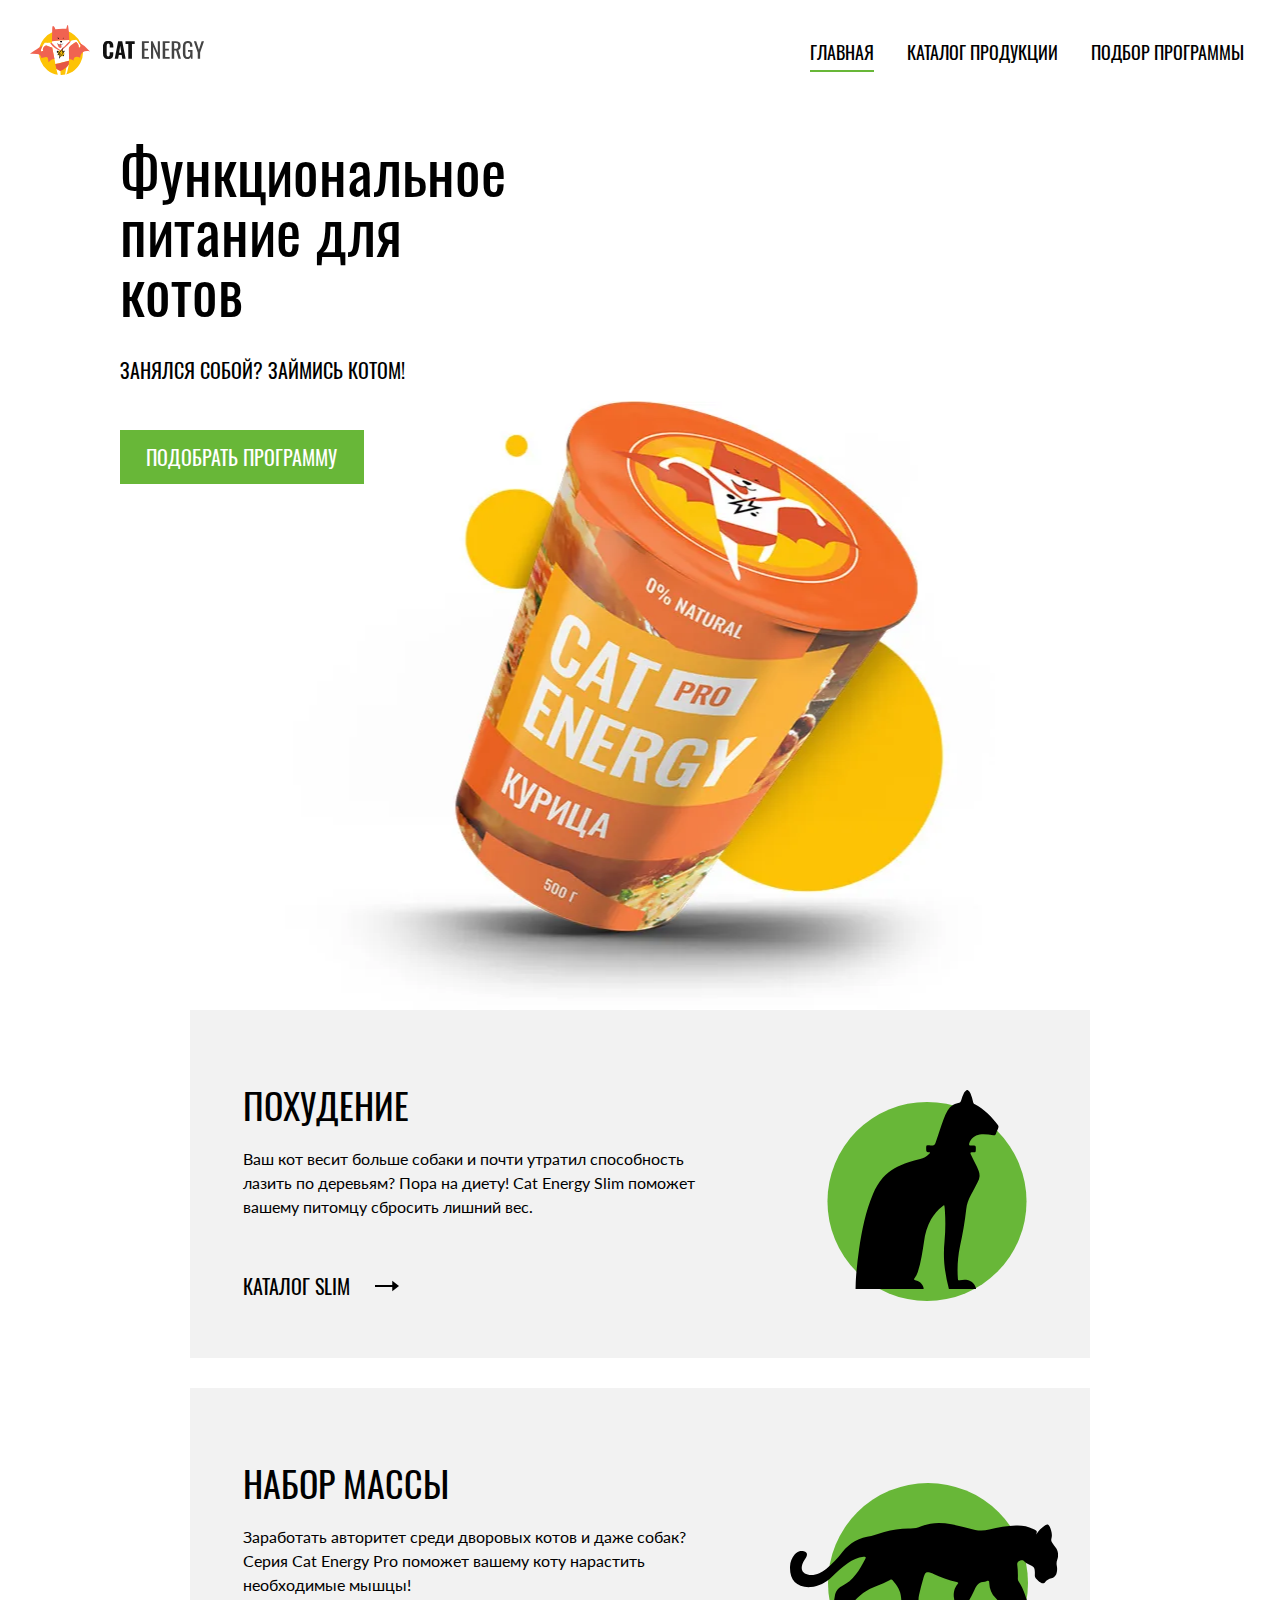
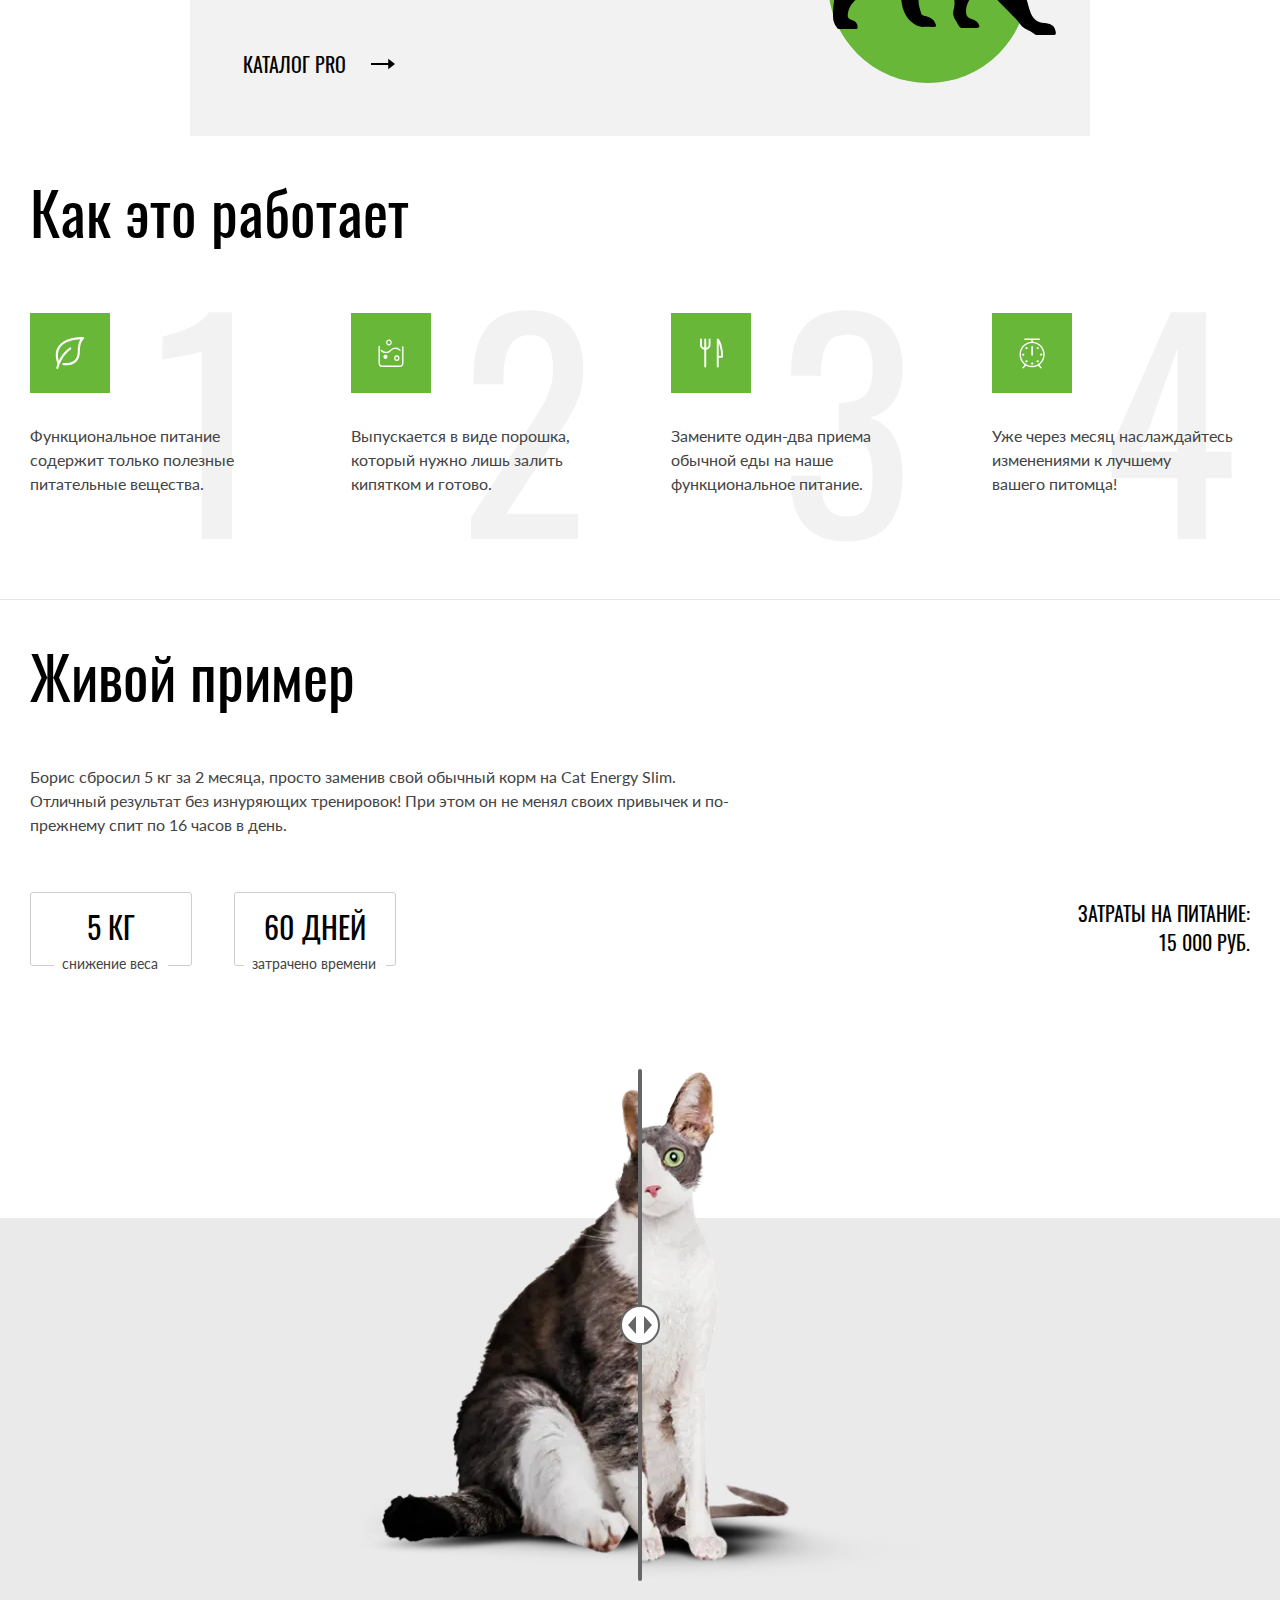
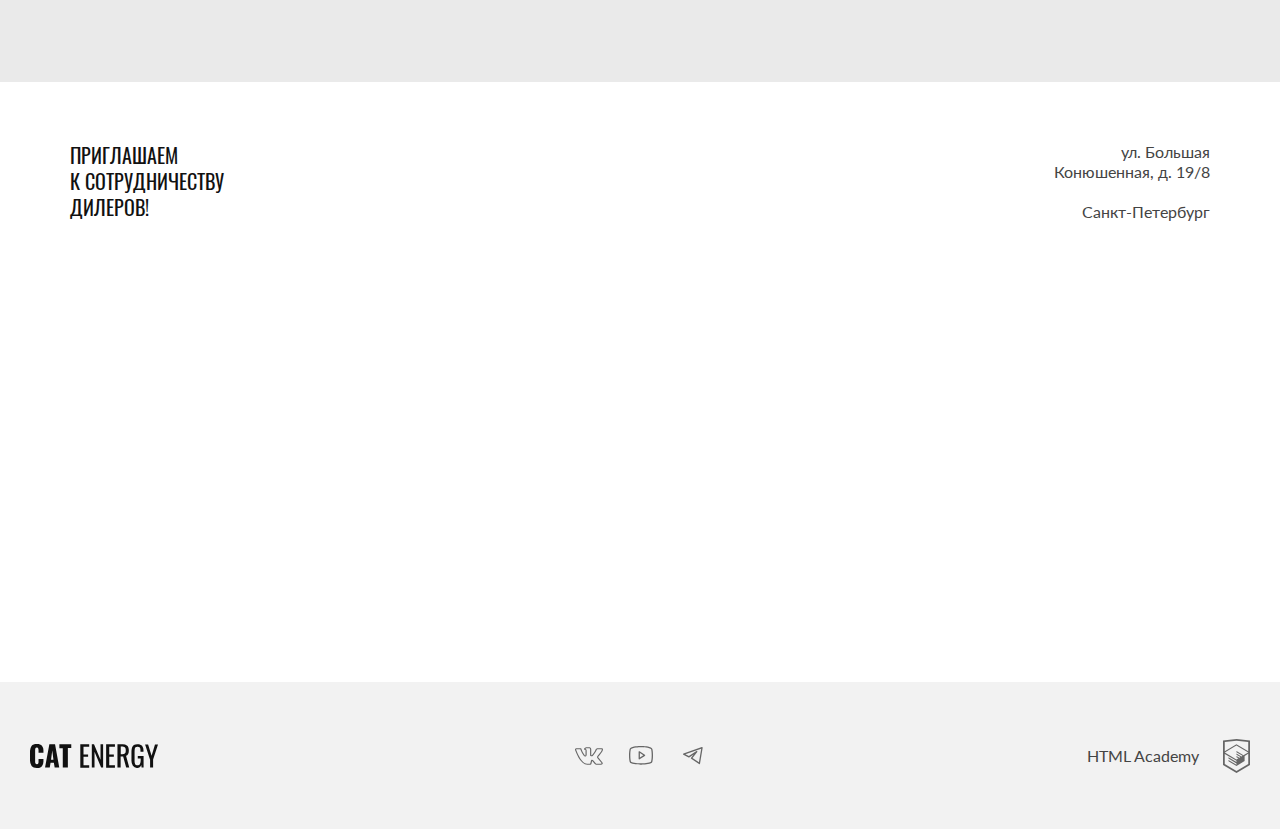
==== commit 74fb9c7d: "Deploying to gh-pages from @ htmlacademy-adaptive/2493809-cat-energy-2@a4b7f33354a84531154ad0912571d" ====
--- a/index.html
+++ b/index.html
@@ -1 +1 @@
-<!DOCTYPE html><html class="page" lang="ru"><head><meta charset="UTF-8"><title>Cat Energy</title><link rel="preload" href="styles/styles.css" as="style" crossorigin="anonymous"><link rel="preload" href="fonts/lato/Lato-Regular.woff2" as="font" type="font/woff2" crossorigin="anonymous"><link rel="preload" href="fonts/oswald/oswaldregular.woff2" as="font" type="font/woff2" crossorigin="anonymous"><meta name="viewport" content="width=device-width,initial-scale=1"><link rel="icon" href="favicon.ico"><link rel="icon" href="favicons/icon.svg" type="image/svg+xml"><link rel="apple-touch-icon" href="favicons/apple.png"><link rel="manifest" href="manifest.webmanifest"><link rel="stylesheet" href="styles/styles.css"></head><body class="page__body"><header class="main-header"><a class="main-header__logo" href="#"><picture><source width="202" height="59" type="image/svg+xml" media="(min-width: 1440px)" srcset="images/logo-desktop.svg"><source width="174" height="50" type="image/svg+xml" media="(min-width: 768px)" srcset="images/logo-tablet.svg"><img class="main-header__logo-image" width="190" height="38" src="images/logo-mobile.svg" alt="Логотип Cat Energy."></picture></a><nav class="main-nav main-nav--inner main-nav--hidden main-nav--nojs"><button class="main-nav__toggle" type="button"><span class="visually-hidden">Открыть меню</span></button><div class="main-nav__wrapper"><ul class="main-nav__list"><li class="main-nav__item main-nav__item--current"><a href="#">Главная</a></li><li class="main-nav__item"><a href="catalog.html">Каталог продукции</a></li><li class="main-nav__item"><a href="#">Подбор программы</a></li></ul></div></nav></header><main class="main-container"><section class="hero"><div class="hero__section"><h1 class="hero__header">Функциональное питание для котов</h1><p class="hero__slogan">Занялся собой? Займись котом!</p></div><div class="hero__image-wrapper"><picture><source width="552" height="499" type="image/webp" media="(min-width: 1440px)" srcset="images/image-can-desktop@1x.webp, images/image-can-desktop@2x.webp 2x"><source width="709" height="609" type="image/webp" media="(min-width: 768px)" srcset="images/image-can-tablet@1x.webp, images/image-can-tablet@2x.webp 2x"><source width="280" height="270" type="image/webp" srcset="images/image-can-mobile@1x.webp, images/image-can-mobile@2x.webp 2x"><source width="552" height="499" type="image/png" media="(min-width: 1440px)" srcset="images/image-can-desktop@1x.png, images/image-can-desktop@2x.png 2x"><source width="709" height="609" type="image/png" media="(min-width: 768px)" srcset="images/image-can-tablet@1x.png, images/image-can-tablet@2x.png 2x"><img class="hero__image" width="280" height="270" src="images/image-can-mobile@1x.png" srcset="images/image-can-mobile@2x.png 2x" alt="Изображение продукции."></picture></div><a class="hero__button" href="program-select.html">Подобрать программу</a></section><section class="options"><h2 class="visually-hidden">Наши программы питания</h2><ul class="options__list"><li class="options__item options__item--slim"><h3 class="options__title">Похудение</h3><p class="options__description">Ваш кот весит больше собаки и почти утратил способность лазить по деревьям? Пора на диету! Cat Energy Slim поможет вашему питомцу сбросить лишний вес.</p><a class="options__link" href="catalog.html#catalog-slim">Каталог slim</a></li><li class="options__item options__item--mass"><h3 class="options__title">Набор массы</h3><p class="options__description">Заработать авторитет среди дворовых котов и даже собак? Серия Cat Energy Pro поможет вашему коту нарастить необходимые мышцы!</p><a class="options__link" href="catalog.html#catalog-pro">Каталог pro</a></li></ul></section><section class="about"><h2 class="about__title">Как это работает</h2><ul class="about__list"><li class="about__item about__item--healthy"><p class="about__description">Функциональное питание содержит только полезные питательные вещества.</p></li><li class="about__item about__item--powder"><p class="about__description">Выпускается в виде порошка, который нужно лишь залить кипятком и готово.</p></li><li class="about__item about__item--replace"><p class="about__description">Замените один-два приема обычной еды на наше функциональное питание.</p></li><li class="about__item about__item--when"><p class="about__description">Уже через месяц наслаждайтесь изменениями к лучшему вашего&nbsp;питомца!</p></li></ul></section><section class="example"><div class="example__text-wrapper"><h2 class="example__title">Живой пример</h2><p class="example__description">Борис сбросил 5 кг за 2 месяца, просто заменив свой обычный корм на Cat Energy Slim. Отличный результат без&nbsp;изнуряющих тренировок! При этом он не менял своих привычек и по-прежнему спит по 16 часов в день.</p></div><div class="example__info-wrapper"><dl class="example__facts facts-list"><div class="facts-list__item"><dt class="facts-list__number">5 КГ</dt><dd class="facts-list__description">снижение веса</dd></div><div class="facts-list__item"><dt class="facts-list__number">60 ДНЕЙ</dt><dd class="facts-list__description">затрачено времени</dd></div></dl><p class="example__cost">Затраты на питание: <span>15 000 РУБ.</span></p></div><div class="example__cat-slider"><button class="example__slider" type="button"><span class="visually-hidden">Передвинуть ползунок слайдера</span></button><div class="example__image-wrapper"><picture><source width="560" height="512" type="image/webp" media="(min-width: 768px)" srcset="images/image-fat-cat-tablet@1x.webp, images/image-fat-cat-tablet@2x.webp 2x"><source width="280" height="256" type="image/webp" srcset="images/image-fat-cat-mobile@1x.webp, images/image-fat-cat-mobile@2x.webp 2x"><source width="560" height="512" type="image/png" media="(min-width: 768px)" srcset="images/image-fat-cat-tablet@1x.png, images/image-fat-cat-tablet@2x.png 2x"><img class="example__image" width="280" height="256" src="images/image-fat-cat-mobile@1x.png" srcset="images/image-fat-cat-mobile@2x.png 2x" alt="Фото кота до питания по ней программе."></picture></div><div class="example__image-wrapper"><picture><source width="560" height="512" type="image/webp" media="(min-width: 768px)" srcset="images/image-slim-cat-tablet@1x.webp, images/image-slim-cat-tablet@2x.webp 2x"><source width="280" height="256" type="image/webp" srcset="images/image-slim-cat-mobile@1x.webp, images/image-slim-cat-mobile@2x.webp 2x"><source width="560" height="512" type="image/png" media="(min-width: 768px)" srcset="images/image-slim-cat-tablet@1x.png, images/image-slim-cat-tablet@2x.png 2x"><img class="example__image example__image--right" width="280" height="256" src="images/image-slim-cat-mobile@1x.png" srcset="images/image-slim-cat-mobile@2x.png 2x" alt="Фото кота после питания по ней программе."></picture></div></div></section><section class="partnership"><div class="partnership__info"><h2 class="partnership__title">Приглашаем к&nbsp;сотрудничеству дилеров!</h2><p class="partnership__address">ул. Большая Конюшенная, д. 19/8 <span>Санкт-Петербург</span></p></div><iframe class="partnership__map partnership__map--nojs" src="https://www.google.com/maps/embed?pb=!1m14!1m8!1m3!1d1383.5689252148625!2d30.322352467574298!3d59.93864712030988!3m2!1i1024!2i768!4f13.1!3m3!1m2!1s0x4696310fca5ba729%3A0xea9c53d4493c879f!2z0JHQvtC70YzRiNCw0Y8g0JrQvtC90Y7RiNC10L3QvdCw0Y8g0YPQuy4sIDE5LCDQodCw0L3QutGCLdCf0LXRgtC10YDQsdGD0YDQsywg0KDQvtGB0YHQuNGPLCAxOTExODY!5e0!3m2!1sru!2sus!4v1730375419202!5m2!1sru!2sus" width="320" height="362" style="border:0;" allowfullscreen="" loading="lazy" referrerpolicy="no-referrer-when-downgrade" title="Наше месторасположение"></iframe><picture><source width="1440" height="400" type="image/webp" media="(min-width: 1440px)" srcset="images/location-desktop@1x.webp, images/location-desktop@2x.webp 2x"><source width="768" height="400" type="image/webp" media="(min-width: 768px)" srcset="images/location-tablet@1x.webp, images/location-tablet@2x.webp 2x"><source width="320" height="362" type="image/webp" srcset="images/location-mobile@1x.webp, images/location-mobile@2x.webp 2x"><source width="1440" height="400" type="image/png" media="(min-width: 1440px)" srcset="images/location-desktop@1x.png, images/location-desktop@2x.png 2x"><source width="768" height="400" type="image/png" media="(min-width: 768px)" srcset="images/location-tablet@1x.png, images/location-tablet@2x.png 2x"><img class="partnership__map-static partnership__map-static--nojs" width="320" height="362" src="images/location-mobile@1x.png" srcset="images/location-mobile@2x.png 2x" alt="Карта расположения нашей компании." loading="lazy"></picture></section></main><footer class="main-footer"><ul class="main-footer__content"><li class="main-footer__part"><a class="main-footer__text-logo-link" href="#"><img class="main-footer__text-logo" width="128" height="24" src="images/logo-text.svg" alt="Текстовый логотип Cat Enetgy."></a></li><li class="main-footer__part"><ul class="main-footer__list social-list"><li class="social-list__item"><a class="social-list__link social-list__link--vk" href="https://vk.com/htmlacademy"><span class="visually-hidden">Логотип ВКонтакте</span></a></li><li class="social-list__item"><a class="social-list__link social-list__link--youtube" href="https://www.youtube.com/user/htmlacademyru"><span class="visually-hidden">Логотип Ютуб</span></a></li><li class="social-list__item"><a class="social-list__link social-list__link--telegram" href="https://t.me/htmlacademy"><span class="visually-hidden">Логотип Телеграм</span></a></li></ul></li><li class="main-footer__part"><a class="main-footer__developer" href="https://htmlacademy.ru/intensive/adaptive">HTML Academy</a></li></ul></footer><script src="scripts/index.js" defer="defer"></script></body></html>+<!DOCTYPE html><html class="page" lang="ru"><head><meta charset="UTF-8"><title>Cat Energy</title><link rel="preload" href="styles/styles.css" as="style" crossorigin="anonymous"><link rel="preload" href="fonts/lato/Lato-Regular.woff2" as="font" type="font/woff2" crossorigin="anonymous"><link rel="preload" href="fonts/oswald/oswaldregular.woff2" as="font" type="font/woff2" crossorigin="anonymous"><meta name="viewport" content="width=device-width,initial-scale=1"><link rel="icon" href="favicon.ico"><link rel="icon" href="favicons/icon.svg" type="image/svg+xml"><link rel="apple-touch-icon" href="favicons/apple.png"><link rel="manifest" href="manifest.webmanifest"><link rel="stylesheet" href="styles/styles.css"></head><body class="page__body"><header class="main-header"><a class="main-header__logo" href="#"><picture><source width="202" height="59" type="image/svg+xml" media="(min-width: 1440px)" srcset="images/logo-desktop.svg"><source width="174" height="50" type="image/svg+xml" media="(min-width: 768px)" srcset="images/logo-tablet.svg"><img class="main-header__logo-image" width="190" height="38" src="images/logo-mobile.svg" alt="Логотип Cat Energy."></picture></a><nav class="main-nav main-nav--inner main-nav--hidden main-nav--nojs"><button class="main-nav__toggle" type="button"><span class="visually-hidden">Открыть меню</span></button><div class="main-nav__wrapper"><ul class="main-nav__list"><li class="main-nav__item main-nav__item--current"><a href="#">Главная</a></li><li class="main-nav__item"><a href="catalog.html">Каталог продукции</a></li><li class="main-nav__item"><a href="#">Подбор программы</a></li></ul></div></nav></header><main class="main-container"><section class="hero"><div class="hero__section"><h1 class="hero__header">Функциональное питание для котов</h1><p class="hero__slogan">Занялся собой? Займись котом!</p></div><div class="hero__image-wrapper"><picture><source width="552" height="499" type="image/webp" media="(min-width: 1440px)" srcset="images/image-can-desktop@1x.webp, images/image-can-desktop@2x.webp 2x"><source width="709" height="609" type="image/webp" media="(min-width: 768px)" srcset="images/image-can-tablet@1x.webp, images/image-can-tablet@2x.webp 2x"><source width="280" height="270" type="image/webp" srcset="images/image-can-mobile@1x.webp, images/image-can-mobile@2x.webp 2x"><source width="552" height="499" type="image/png" media="(min-width: 1440px)" srcset="images/image-can-desktop@1x.png, images/image-can-desktop@2x.png 2x"><source width="709" height="609" type="image/png" media="(min-width: 768px)" srcset="images/image-can-tablet@1x.png, images/image-can-tablet@2x.png 2x"><img class="hero__image" width="280" height="270" src="images/image-can-mobile@1x.png" srcset="images/image-can-mobile@2x.png 2x" alt="Изображение продукции."></picture></div><a class="hero__button" href="program-select.html">Подобрать программу</a></section><section class="options"><div class="page__container"><h2 class="visually-hidden">Наши программы питания</h2><ul class="options__list"><li class="options__item options__item--slim"><h3 class="options__title">Похудение</h3><p class="options__description">Ваш кот весит больше собаки и почти утратил способность лазить по деревьям? Пора на диету! Cat Energy Slim поможет вашему питомцу сбросить лишний вес.</p><a class="options__link" href="catalog.html#catalog-slim">Каталог slim</a></li><li class="options__item options__item--mass"><h3 class="options__title">Набор массы</h3><p class="options__description">Заработать авторитет среди дворовых котов и даже собак? Серия Cat Energy Pro поможет вашему коту нарастить необходимые мышцы!</p><a class="options__link" href="catalog.html#catalog-pro">Каталог pro</a></li></ul></div></section><section class="about"><div class="page__container"><h2 class="about__title">Как это работает</h2><ul class="about__list"><li class="about__item about__item--healthy"><p class="about__description">Функциональное питание содержит только полезные питательные вещества.</p></li><li class="about__item about__item--powder"><p class="about__description">Выпускается в виде порошка, который нужно лишь залить кипятком и готово.</p></li><li class="about__item about__item--replace"><p class="about__description">Замените один-два приема обычной еды на наше функциональное питание.</p></li><li class="about__item about__item--when"><p class="about__description">Уже через месяц наслаждайтесь изменениями к лучшему вашего&nbsp;питомца!</p></li></ul></div></section><section class="example"><div class="page__container"><div class="example__wrapper"><div class="example__text-wrapper"><h2 class="example__title">Живой пример</h2><p class="example__description">Борис сбросил 5 кг за 2 месяца, просто заменив свой обычный корм на Cat Energy Slim. Отличный результат без&nbsp;изнуряющих тренировок! При этом он не менял своих привычек и по-прежнему спит по 16 часов в день.</p></div><div class="example__info-wrapper"><dl class="example__facts facts-list"><div class="facts-list__item"><dt class="facts-list__number">5 КГ</dt><dd class="facts-list__description">снижение веса</dd></div><div class="facts-list__item"><dt class="facts-list__number">60 ДНЕЙ</dt><dd class="facts-list__description">затрачено времени</dd></div></dl><p class="example__cost">Затраты на питание: <span>15 000 РУБ.</span></p></div><div class="example__cat-slider"><button class="example__slider" type="button"><span class="visually-hidden">Передвинуть ползунок слайдера</span></button><div class="example__image-wrapper"><picture><source width="560" height="512" type="image/webp" media="(min-width: 768px)" srcset="images/image-fat-cat-tablet@1x.webp, images/image-fat-cat-tablet@2x.webp 2x"><source width="280" height="256" type="image/webp" srcset="images/image-fat-cat-mobile@1x.webp, images/image-fat-cat-mobile@2x.webp 2x"><source width="560" height="512" type="image/png" media="(min-width: 768px)" srcset="images/image-fat-cat-tablet@1x.png, images/image-fat-cat-tablet@2x.png 2x"><img class="example__image" width="280" height="256" src="images/image-fat-cat-mobile@1x.png" srcset="images/image-fat-cat-mobile@2x.png 2x" alt="Фото кота до питания по ней программе."></picture></div><div class="example__image-wrapper"><picture><source width="560" height="512" type="image/webp" media="(min-width: 768px)" srcset="images/image-slim-cat-tablet@1x.webp, images/image-slim-cat-tablet@2x.webp 2x"><source width="280" height="256" type="image/webp" srcset="images/image-slim-cat-mobile@1x.webp, images/image-slim-cat-mobile@2x.webp 2x"><source width="560" height="512" type="image/png" media="(min-width: 768px)" srcset="images/image-slim-cat-tablet@1x.png, images/image-slim-cat-tablet@2x.png 2x"><img class="example__image example__image--right" width="280" height="256" src="images/image-slim-cat-mobile@1x.png" srcset="images/image-slim-cat-mobile@2x.png 2x" alt="Фото кота после питания по ней программе."></picture></div></div></div></div></section><section class="partnership"><div class="page__container"><div class="partnership__info"><h2 class="partnership__title">Приглашаем к&nbsp;сотрудничеству дилеров!</h2><p class="partnership__address">ул. Большая Конюшенная, д. 19/8 <span>Санкт-Петербург</span></p></div></div><iframe class="partnership__map partnership__map--nojs" src="https://www.google.com/maps/embed?pb=!1m14!1m8!1m3!1d1383.5689252148625!2d30.322352467574298!3d59.93864712030988!3m2!1i1024!2i768!4f13.1!3m3!1m2!1s0x4696310fca5ba729%3A0xea9c53d4493c879f!2z0JHQvtC70YzRiNCw0Y8g0JrQvtC90Y7RiNC10L3QvdCw0Y8g0YPQuy4sIDE5LCDQodCw0L3QutGCLdCf0LXRgtC10YDQsdGD0YDQsywg0KDQvtGB0YHQuNGPLCAxOTExODY!5e0!3m2!1sru!2sus!4v1730375419202!5m2!1sru!2sus" width="320" height="362" style="border:0;" allowfullscreen="" loading="lazy" referrerpolicy="no-referrer-when-downgrade" title="Наше месторасположение"></iframe><picture><source width="1440" height="400" type="image/webp" media="(min-width: 1440px)" srcset="images/location-desktop@1x.webp, images/location-desktop@2x.webp 2x"><source width="768" height="400" type="image/webp" media="(min-width: 768px)" srcset="images/location-tablet@1x.webp, images/location-tablet@2x.webp 2x"><source width="320" height="362" type="image/webp" srcset="images/location-mobile@1x.webp, images/location-mobile@2x.webp 2x"><source width="1440" height="400" type="image/png" media="(min-width: 1440px)" srcset="images/location-desktop@1x.png, images/location-desktop@2x.png 2x"><source width="768" height="400" type="image/png" media="(min-width: 768px)" srcset="images/location-tablet@1x.png, images/location-tablet@2x.png 2x"><img class="partnership__map-static partnership__map-static--nojs" width="320" height="362" src="images/location-mobile@1x.png" srcset="images/location-mobile@2x.png 2x" alt="Карта расположения нашей компании." loading="lazy"></picture></section></main><footer class="main-footer"><div class="page__container"><ul class="main-footer__content"><li class="main-footer__part"><a class="main-footer__text-logo-link" href="#"><img class="main-footer__text-logo" width="128" height="24" src="images/logo-text.svg" alt="Текстовый логотип Cat Enetgy."></a></li><li class="main-footer__part"><ul class="main-footer__list social-list"><li class="social-list__item"><a class="social-list__link social-list__link--vk" href="https://vk.com/htmlacademy"><span class="visually-hidden">Логотип ВКонтакте</span></a></li><li class="social-list__item"><a class="social-list__link social-list__link--youtube" href="https://www.youtube.com/user/htmlacademyru"><span class="visually-hidden">Логотип Ютуб</span></a></li><li class="social-list__item"><a class="social-list__link social-list__link--telegram" href="https://t.me/htmlacademy"><span class="visually-hidden">Логотип Телеграм</span></a></li></ul></li><li class="main-footer__part"><a class="main-footer__developer" href="https://htmlacademy.ru/intensive/adaptive">HTML Academy</a></li></ul></div></footer><script src="scripts/index.js" defer="defer"></script></body></html>--- a/styles/styles.css
+++ b/styles/styles.css
@@ -1 +1 @@
-@font-face{font-family:Lato;font-weight:400;font-style:normal;src:url(../fonts/lato/Lato-Regular.woff2)format("woff2"),url(../fonts/lato/Lato-Regular.woff)format("woff");font-display:swap}@font-face{font-family:Oswald;font-weight:400;font-style:normal;src:url(../fonts/oswald/oswaldregular.woff2)format("woff2"),url(../fonts/oswald/oswaldregular.woff)format("woff");font-display:swap}*,:before,:after{box-sizing:border-box}img{object-fit:contain;max-width:100%;height:auto}.visually-hidden{white-space:nowrap;-webkit-clip-path:inset(100%);clip-path:inset(100%);clip:rect(0 0 0 0);border:0;width:1px;height:1px;margin:-1px;padding:0;position:absolute;overflow:hidden}.page{max-width:1600px;height:100%;margin:0 auto;position:relative}.page__body{flex-direction:column;min-width:320px;min-height:100%;margin:0 auto;display:flex}.main-header{padding:13px 20px 14px;position:relative}@media (width>=768px){.main-header{padding:25px 30px 65px}}@media (width>=1440px){.main-header{padding:55px 110px 74px}}.main-header--catalog{border-bottom:1px solid #d9d9d9}@media (width>=768px){.main-header--catalog{border-bottom:none}.main-header{flex-wrap:wrap;justify-content:space-between;align-items:center;display:flex}}.main-header__logo{transition:opacity .3s}.main-header__logo:hover{opacity:.8}.main-header__logo:active{opacity:.6}.main-header__logo-image{display:block}.main-nav{max-width:65%}@media (width<=767.9px){.main-nav--nojs{width:100%;max-width:100%}.main-nav--hidden .main-nav__wrapper{display:none}.main-nav--nojs .main-nav__wrapper{margin:13px -20px -14px;display:block;position:static}.main-nav--nojs .main-nav__toggle{display:none}}.main-nav__toggle{cursor:pointer;background-color:#0000;background-image:url(../icons/stack.svg#icon-burger);border:none;width:25px;height:25px;display:block;position:absolute;top:18px;right:21px}@media (width>=768px){.main-nav__toggle{display:none}}.main-nav__toggle--is-opened{background-image:url(../icons/stack.svg#icon-close)}.main-nav__wrapper{z-index:2;min-width:320px;position:absolute;top:65px;left:0;right:0}@media (width<=767.9px){.main-nav__wrapper{background-color:#fff}}@media (width>=768px){.main-nav__wrapper{display:block;position:relative;top:auto}}.main-nav__list{margin:0;padding:0;list-style-type:none}@media (width>=768px){.main-nav__list{flex-wrap:wrap;column-gap:33px;min-width:436px;margin-right:4px;display:flex}}@media (width>=1440px){.main-nav__list{min-width:478px;margin-right:0}.main-nav--inner .main-nav__list{max-width:605px}}.main-nav__item{text-align:center;border-top:1px solid #e6e6e6;transition:opacity .3s;display:block;position:relative}@media (width>=768px){.main-nav__item{border:none}.main-nav__item--current:after{content:"";background-color:#68b738;height:2px;display:block;position:absolute;bottom:2px;left:0;right:0}}@media (width>=1440px){.main-nav--inner .main-nav__item--current:after{background-color:#fff}}.main-nav a{color:#000;text-transform:uppercase;padding-top:22px;padding-bottom:24px;font-family:Oswald,Arial,sans-serif;font-size:20px;line-height:20px;text-decoration:none;display:block}@media (width>=768px){.main-nav a{padding-top:13px;padding-bottom:10px;font-size:18px;line-height:24px}}@media (width>=1440px){.main-nav a{font-size:20px;line-height:30px}}.main-nav__item:not(.main-nav__item--current):hover{opacity:.6}.main-nav__item:not(.main-nav__item--current):active{opacity:.3}@media (width>=1440px){.main-nav--inner a{color:#fff}}.main-container{flex-grow:1}.hero{margin-bottom:20px}@media (width>=768px){.hero{margin-bottom:526px}}@media (width>=1440px){.hero{margin-bottom:266px}}.hero__section{background-color:#68b738;margin-bottom:138px;padding:27px 35px 164px 36px;position:relative}@media (width>=768px){.hero__section{background-color:unset;margin-bottom:0;padding-top:0;padding-bottom:50px;padding-left:120px}}@media (width>=1440px){.hero__section{padding-left:190px;position:static}}.hero__section:before{content:"";opacity:.15;background-image:-webkit-image-set(url(../images/background-hero-mobile@1x.webp) 1x type("image/webp"),url(../images/background-hero-mobile@1x.png) 1x type("image/png"));background-image:image-set("../images/background-hero-mobile@1x.webp" 1x type("image/webp"),"../images/background-hero-mobile@1x.png" 1x type("image/png"));background-position:50%;background-repeat:no-repeat;background-size:cover;width:100%;height:100%;display:block;position:absolute;top:0;left:0}@media (width<=767.9px) and (resolution>=2dppx){.hero__section:before{background-image:-webkit-image-set(url(../images/background-hero-mobile@2x.webp) 1x type("image/webp"),url(../images/background-hero-mobile@2x.png) 1x type("image/png"));background-image:image-set("../images/background-hero-mobile@2x.webp" 1x type("image/webp"),"../images/background-hero-mobile@2x.png" 1x type("image/png"))}}@media (width>=768px){.hero__section:before{content:none;background-image:none}}@media (width>=1440px){.hero__section:before{content:"";background-image:-webkit-image-set(url(../images/background-hero-desktop@1x.webp) 1x type("image/webp"),url(../images/background-hero-desktop@1x.png) 1x type("image/png"));background-image:image-set("../images/background-hero-desktop@1x.webp" 1x type("image/webp"),"../images/background-hero-desktop@1x.png" 1x type("image/png"));width:50%;max-width:800px;height:694px;left:50%}}@media (width>=1440px) and (resolution>=2dppx){.hero__section:before{background-image:-webkit-image-set(url(../images/background-hero-desktop@2x.webp) 1x type("image/webp"),url(../images/background-hero-desktop@2x.png) 1x type("image/png"));background-image:image-set("../images/background-hero-desktop@2x.webp" 1x type("image/webp"),"../images/background-hero-desktop@2x.png" 1x type("image/png"))}}@media (width>=1440px){.hero__section:after{content:"";z-index:-1;background:linear-gradient(90deg,#fff 50%,#68b738 50%);width:100%;height:694px;display:block;position:absolute;top:0;left:0}}.hero__header{color:#fff;text-align:center;width:250px;margin:0 0 25px;font-family:Oswald,Arial,sans-serif;font-size:36px;font-weight:400;line-height:36px}@media (width>=768px){.hero__header{color:#000;text-align:left;width:416px;margin-bottom:40px;font-size:60px;line-height:60px}}@media (width>=1440px){.hero__header{padding-top:36px}}.hero__slogan{color:#fff;text-align:center;text-transform:uppercase;width:250px;margin:0;font-family:Oswald,Arial,sans-serif;font-size:14px;line-height:14px}@media (width>=768px){.hero__slogan{color:#000;text-align:left;width:auto;font-size:20px;line-height:20px}}.hero__image-wrapper{margin:0 auto;position:relative;top:-133px}@media (width>=768px){.hero__image-wrapper{top:0}}@media (width>=1440px){.hero__image-wrapper{top:-313px}}.hero__image{display:block;position:absolute;top:-140px;left:50%;transform:translate(-50%)}@media (width>=768px){.hero__image{z-index:-1;top:-29px}}@media (width>=1440px){.hero__image{z-index:1;top:0;left:38.7%;transform:none}}.hero__button{color:#fff;text-transform:uppercase;background-color:#68b738;border:none;width:280px;min-height:40px;margin:0 auto;padding:10px 64px;font-family:Oswald,Arial,sans-serif;font-size:16px;line-height:20px;text-decoration:none;transition:background-color .3s,color .3s;display:block}.hero__button:hover{background-color:#5eaa2f}.hero__button:active{color:#ffffff4d}@media (width>=768px){.hero__button{width:244px;min-height:54px;margin-left:120px;padding:14px 26px;font-size:20px;line-height:26px}}@media (width>=1440px){.hero__button{margin-left:190px}}.options{padding-left:20px;padding-right:20px}@media (width>=768px){.options{padding-left:30px;padding-right:30px}}@media (width>=1440px){.options{padding-left:110px;padding-right:110px}}.options__list{margin:0 0 20px;padding:0;list-style-type:none}@media (width>=768px){.options__list{margin-bottom:45px}}@media (width>=1440px){.options__list{flex-wrap:wrap;align-items:center;gap:80px;margin-bottom:71px;display:flex}}.options__item{background-color:#f2f2f2;flex-grow:1;width:100%;max-width:460px;margin:0 auto;padding:30px 20px 18px}@media (width>=768px){.options__item{max-width:900px;padding:77px 316px 53px 53px;font-size:36px;line-height:36px}}@media (width>=1440px){.options__item{width:570px;max-width:47%;margin:0;padding-bottom:55px;padding-left:52px;padding-right:61px}}.options__item+.options__item{margin-top:20px}@media (width>=768px){.options__item+.options__item{margin-top:30px}}@media (width>=1440px){.options__item+.options__item{margin-top:0}}.options__item--slim{background-image:url(../icons/stack.svg#icon-slim);background-position:20px 21px;background-repeat:no-repeat;background-size:50px 53px}@media (width>=768px){.options__item--slim{background-position:right 63px top 80px;background-size:200px 211px}}@media (width>=1440px){.options__item--slim{background-position:52px 41px;background-size:100px 106px}}.options__item--mass{background-image:url(../icons/stack.svg#icon-mass);background-position:13px 24px;background-repeat:no-repeat;background-size:67px 50px}@media (width>=768px){.options__item--mass{background-position:right 21px top 95px;background-size:290px 200px}}@media (width>=1440px){.options__item--mass{background-position:33px 47px;background-size:134px 100px}}.options__title{text-transform:uppercase;margin:0 0 29px 70px;font-family:Oswald,Arial,sans-serif;font-size:24px;font-weight:400;line-height:37px}@media (width>=768px){.options__title{margin-bottom:24px;margin-left:0;font-size:36px;line-height:36px}}@media (width>=1440px){.options__title{margin-bottom:73px;margin-left:162px}}.options__description{color:#444;border-bottom:1px solid #d9d9d9;max-width:457px;margin:0 0 15px;padding-bottom:23px;font-family:Lato,Arial,sans-serif;font-size:14px;line-height:18px}@media (width>=768px){.options__description{color:#000;border-bottom:none;margin-bottom:48px;padding:0;font-size:16px;line-height:24px}}@media (width>=1440px){.options__description{margin-bottom:23px}}.options__link{box-sizing:content-box;color:#000;text-transform:uppercase;width:-moz-fit-content;width:fit-content;max-width:100%;padding-top:4px;padding-bottom:4px;padding-right:45px;font-family:Oswald,Arial,sans-serif;font-size:16px;line-height:16px;text-decoration:none;transition:color .3s;display:block;position:relative}@media (width>=768px){.options__link{padding-right:57px;font-size:20px;line-height:30px}}.options__link:active{color:#0000004d}.options__link:after{content:"";background-color:#000;width:32px;height:12px;transition:background-color .3s,-webkit-mask-size .3s,mask-size .3s,-webkit-mask-position .3s,mask-position .3s;position:absolute;top:50%;right:0;transform:translateY(-50%);-webkit-mask-image:url(../icons/stack.svg#icon-arrow);mask-image:url(../icons/stack.svg#icon-arrow);-webkit-mask-position:0;mask-position:0;-webkit-mask-size:24px 12px;mask-size:24px 12px;-webkit-mask-repeat:no-repeat;mask-repeat:no-repeat;-webkit-mask-origin:fill-box;mask-origin:fill-box}.options__link:hover:after{-webkit-mask-position:100%;mask-position:100%;-webkit-mask-size:32px 12px;mask-size:32px 12px}.options__link:active:after{background-color:#0000004d}.about{padding-left:20px;padding-right:20px}@media (width>=768px){.about{padding-left:30px;padding-right:30px;position:relative}}@media (width>=1440px){.about{padding-left:110px;padding-right:110px}}.about__title{width:280px;margin:0 auto 40px;font-family:Oswald,Arial,sans-serif;font-size:36px;font-weight:400;line-height:40px}@media (width>=768px){.about__title{width:auto;margin:0 0 32px;font-size:60px;line-height:60px}}.about__list{counter-reset:item;flex-direction:column;gap:20px;min-width:280px;max-width:max-content;margin:0 auto 49px;padding:0;list-style-type:none;display:flex}@media (width>=768px){.about__list{grid-template-columns:repeat(auto-fit,minmax(250px,1fr));gap:37px 62px;max-width:none;margin:0 0 45px;padding-bottom:47px;display:grid}.about__list:after{content:"";background-color:#e6e6e6;height:1px;display:block;position:absolute;bottom:0;left:0;right:0}}@media (width>=1440px){.about__list{grid-template-columns:repeat(auto-fit,minmax(245px,1fr));column-gap:80px;margin-bottom:69px;padding-bottom:0}.about__list:after{content:none}}.about__item{min-height:60px;padding-left:80px;position:relative}@media (width<=767.9px){.about__item{align-items:center;display:flex}}@media (width>=768px){.about__item{width:230px;min-height:280px;padding:151px 0 57px}.about__item:after{content:counter(item);counter-increment:item;z-index:-1;text-align:right;color:#f2f2f2;width:121px;font-family:Oswald,Arial,sans-serif;font-size:280px;line-height:280px;display:block;position:absolute;top:0;right:0}}@media (width>=1440px){.about__item{width:230px}}.about__item:before{content:"";background-color:#68b738;background-position:50%;background-repeat:no-repeat;width:60px;height:60px;position:absolute;left:0}@media (width>=768px){.about__item:before{width:80px;height:80px;top:40px}}.about__item--healthy:before{background-image:url(../icons/stack.svg#icon-leaf);background-size:30px 32px}.about__item--powder:before{background-image:url(../icons/stack.svg#icon-mix);background-size:26px 29px}.about__item--replace:before{background-image:url(../icons/stack.svg#icon-eat);background-size:25px 30px}.about__item--when:before{background-image:url(../icons/stack.svg#icon-scales);background-size:26px 31px}.about__description{color:#444;width:200px;margin:0;font-family:Lato,Arial,sans-serif;font-size:14px;line-height:18px}@media (width>=768px){.about__description{width:245px;font-size:16px;line-height:24px}}.example{background-color:#eaeaea;padding:25px 20px 40px}@media (width>=768px){.example{background:#fff linear-gradient(#fff 55.3%,#eaeaea 55.3%);padding:0 30px 101px}}@media (width>=1440px){.example{grid-column-gap:224px;background:linear-gradient(#fff 23%,#f2f2f2 23%);grid-template-columns:436px 1fr;padding:0 110px 75px;display:grid}}.example__text-wrapper{margin-bottom:20px}@media (width>=768px){.example__text-wrapper{margin-bottom:55px}}@media (width>=1440px){.example__text-wrapper{margin-bottom:69px}}@media (width>=768px){.example__info-wrapper{justify-content:space-between;margin-bottom:103px;display:flex}}@media (width>=1440px){.example__info-wrapper{flex-wrap:wrap;grid-column:1/2;margin-bottom:0}}.example__title{margin:0 0 40px;font-family:Oswald,Arial,sans-serif;font-size:36px;font-weight:400;line-height:40px}@media (width>=768px){.example__title{margin-bottom:60px;font-size:60px;line-height:60px}}@media (width>=1440px){.example__title{margin-bottom:146px}}.example__description{color:#444;margin:0;font-family:Lato,Arial,sans-serif;font-size:14px;line-height:18px}@media (width>=768px){.example__description{font-size:16px;line-height:24px}}.example__facts{flex-wrap:wrap;align-items:flex-start;gap:32px;width:-moz-fit-content;width:fit-content;margin:0 auto 34px;display:flex}@media (width>=768px){.example__facts{gap:42px;margin:0}}@media (width>=1440px){.example__facts{width:100%;margin-bottom:60px;padding:0}}.example__cost{text-align:center;text-transform:uppercase;margin:0 0 20px;font-family:Oswald,Arial,sans-serif;font-size:14px;line-height:20px}@media (width>=768px){.example__cost{text-align:right;flex-shrink:0;width:175px;margin:0;padding-top:11px;font-size:20px}}@media (width>=1440px){.example__cost{text-align:start;column-gap:63px;width:100%;padding-top:0;display:flex}}@media (width>=768px){.example__cost span{padding-top:9px;display:block}}@media (width>=1440px){.example__cost span{padding-top:0}}.example__cat-slider{grid-template-columns:140px 140px;width:280px;height:256px;margin:0 auto;display:grid;position:relative}@media (width>=768px){.example__cat-slider{grid-area:1/2/3/-1;grid-template-columns:280px 280px;width:560px;height:512px}}.example__slider{z-index:2;cursor:pointer;background-color:#666;border:none;border-radius:2px;width:4px;padding:0;transition:background-color .3s,opacity .3s;display:block;position:absolute;top:0;bottom:0;left:50%;transform:translate(-50%)}.example__slider:hover{background-color:#68b738}.example__slider:active{opacity:.6;background-color:#5eaa2f}.example__slider:before{content:"";cursor:pointer;background-color:#fff;border:2px solid #666;border-radius:50%;width:40px;height:40px;transition:border .3s;display:block;position:absolute;top:50%;right:50%;transform:translate(50%,-50%)}.example__slider:hover:before{border:2px solid #68b738}.example__slider:active:before{border:2px solid #5eaa2f}.example__slider:after{content:"";background-color:#666;width:24px;height:18px;transition:background-color .3s;display:block;position:absolute;top:50%;right:50%;transform:translate(50%,-50%);-webkit-mask-image:url(../icons/stack.svg#icon-slider);mask-image:url(../icons/stack.svg#icon-slider);-webkit-mask-position:50%;mask-position:50%;-webkit-mask-size:24px 18px;mask-size:24px 18px;-webkit-mask-repeat:no-repeat;mask-repeat:no-repeat}.example__slider:hover:after{background-color:#68b738}.example__image-wrapper{width:140px;height:256px;display:inline-block;position:relative;overflow:hidden}@media (width>=768px){.example__image-wrapper{width:280px;height:512px}}.example__image{object-fit:cover;min-width:280px;min-height:256px;display:block;position:absolute;left:0}@media (width>=768px){.example__image{min-width:560px;min-height:512px}}.example__image--right{left:auto;right:0}.facts-list__item{width:124px;position:relative}@media (width>=768px){.facts-list__item{width:162px}}.facts-list__number{text-align:center;border:1px solid #cdcdcd;border-radius:3px;padding:15px 18px;font-family:Oswald,Arial,sans-serif;font-size:24px;line-height:24px}@media (width>=768px){.facts-list__number{padding-bottom:20px;font-size:30px;line-height:37px}}.facts-list__description{text-align:center;color:#444;max-width:100px;margin:0;font-family:Lato,Arial,sans-serif;font-size:12px;line-height:12px;position:absolute;bottom:-15px;left:50%;transform:translate(-50%)}@media (width>=768px){.facts-list__description{width:max-content;max-width:150px;padding-left:8px;padding-right:10px;font-size:14px;line-height:14px;bottom:-5px}}.facts-list__description:before{content:"";z-index:-1;background-color:#eaeaea;width:86px;height:100%;display:block;position:absolute;left:50%;transform:translate(-50%)}@media (width>=768px){.facts-list__description:before{background-color:#fff;width:100%}}@media (width>=1440px){.facts-list__description:before{background-color:#f2f2f2}}@media (width>=768px){.catalog{padding-left:30px;padding-right:30px}}@media (width>=1440px){.catalog{padding-left:110px;padding-right:110px}}.catalog__title{margin:0 0 41px;padding-top:27px;padding-left:20px;font-family:Oswald,Arial,sans-serif;font-size:36px;font-weight:400;line-height:36px}@media (width>=768px){.catalog__title{margin-bottom:84px;padding-top:0;padding-left:0;font-size:60px;line-height:60px}}.catalog__list{flex-direction:column;margin:0;padding:0;list-style-type:none;display:flex}@media (width>=768px){.catalog__list{flex-flow:wrap;grid-template-columns:repeat(auto-fit,minmax(324px,1fr));gap:60px;margin-bottom:74px;display:grid}}@media (width>=1440px){.catalog__list{grid-template-columns:repeat(auto-fit,minmax(245px,1fr));gap:63px 82px;margin-bottom:71px}}.catalog__item{grid-template-columns:1fr 1fr;padding:20px 20px 25px;display:grid}@media (width<=767.9px){.catalog__item{border-top:1px solid #ebebeb}}@media (width>=768px){.catalog__item{background:linear-gradient(#fff 16%,#f2f2f2 16%);grid-template-columns:minmax(250px,1fr);justify-items:center;padding:10px 37px 40px}}@media (width>=1440px){.catalog__item{grid-template-columns:169px}}.catalog__item--show-more{background:0 0;padding:0;display:block}.catalog__show-more{border-top:1px solid #ebebeb;border-bottom:1px solid #ebebeb;margin-bottom:26px}@media (width>=768px){.catalog__show-more{border:1px solid #f2f2f2;margin-top:82px;margin-bottom:0}}.catalog-card__image{width:140px;height:107px;margin-bottom:16px;display:block}@media (width>=768px){.catalog-card__image{width:200px;height:210px;margin-bottom:22px}}@media (width>=1440px){.catalog-card__image{margin-bottom:12px}}@media (width>=768px){.catalog-card__product-info{width:100%}}.catalog-card__product-info a{text-decoration:none}.catalog-card__title{color:#222;text-transform:uppercase;width:76px;margin:0 0 14px;font-family:Oswald,Arial,sans-serif;font-size:16px;font-weight:400;line-height:20px}@media (width>=768px){.catalog-card__title{text-align:center;width:100%;margin-bottom:20px;font-size:20px;line-height:24px}}@media (width>=1440px){.catalog-card__title{margin-bottom:23px}}@media (width>=768px){.catalog-card__title span{display:block}}.catalog-card__values{margin:0}.catalog-card__button{color:#fff;text-transform:uppercase;text-align:center;background-color:#68b738;border:none;grid-column:1/-1;min-height:40px;padding:10px 110px;font-family:Oswald,Arial,sans-serif;font-size:16px;line-height:20px;text-decoration:none;transition:background-color .3s,color .3s;display:block}.catalog-card__button:hover{background-color:#5eaa2f}.catalog-card__button:active{color:#ffffff4d}@media (width>=768px){.catalog-card__button{padding:10px 95px}}@media (width>=1440px){.catalog-card__button{padding:10px 55px}}.values-list{color:#444;font-family:Lato,Arial,sans-serif;font-size:12px;line-height:16px}@media (width>=768px){.values-list{font-size:16px;line-height:20px}}.values-list__item{justify-content:space-between;display:flex}@media (width>=768px){.values-list__item{border-bottom:1px solid #cdcdcd;margin-bottom:7px;padding-bottom:5px}.values-list__item:last-child{margin-bottom:29px}}@media (width>=768px) and (width>=1440px){.values-list__item:last-child{margin-bottom:34px}}@media (width>=1440px){.values-list__item{padding-bottom:6px}}.values-list__description{margin:0}.show-more{text-align:center;padding:23px 20px 24px}@media (width>=768px){.show-more{width:324px;padding:50px 37px 40px}}@media (width>=1440px){.show-more{width:245px}}.show-more__title{color:#111;text-transform:uppercase;margin:0 0 8px;padding-top:53px;font-family:Oswald,Arial,sans-serif;font-size:16px;line-height:20px;position:relative}@media (width>=768px){.show-more__title{width:170px;margin-bottom:23px;margin-left:auto;margin-right:auto;padding-top:110px;font-size:20px;line-height:24px}}@media (width>=1440px){.show-more__title{padding-top:98px}}.show-more__title:before,.show-more__title:after{content:"";background-color:#d3d3d3;width:30px;height:2px;display:block;position:absolute;top:14px;left:50%;transform:translate(-50%)}@media (width>=768px){.show-more__title:before,.show-more__title:after{width:60px;top:30px}}.show-more__title:after{transform:translate(-50%)rotate(90deg)}.show-more__subtitle{color:#444;margin:0 0 21px;font-family:Lato,Arial,sans-serif;font-size:12px;line-height:16px}@media (width>=768px){.show-more__subtitle{width:170px;margin-bottom:82px;margin-left:auto;margin-right:auto;font-size:16px;line-height:18px}}@media (width>=1440px){.show-more__subtitle{margin-bottom:92px}}.show-more__button{color:#444;text-transform:uppercase;text-align:center;background-color:#f2f2f2;padding:10px 95px;font-family:Oswald,Arial,sans-serif;font-size:16px;line-height:20px;text-decoration:none;transition:background-color .3s;display:block}.show-more__button:hover{background-color:#ebebeb}@media (width>=768px){.show-more__button{width:250px;padding:10px 80px}}@media (width>=1440px){.show-more__button{width:169px;padding:10px 39px}}.extra{padding-left:20px;padding-right:20px}@media (width>=768px){.extra{padding-left:30px;padding-right:30px}}@media (width>=1440px){.extra{padding-left:110px;padding-right:110px}}.extra__title{margin:0 0 34px;font-family:Oswald,Arial,sans-serif;font-size:24px;font-weight:400;line-height:24px;position:relative}@media (width>=768px){.extra__title{margin-bottom:78px;font-size:32px;line-height:32px}}@media (width>=1440px){.extra__title{font-size:40px;line-height:40px}}.extra__title span{background-color:#fff;padding-right:40px;display:inline-block}@media (width>=1440px){.extra__title span{margin-left:-40px;margin-right:-40px}}.extra__title span:after,.extra__title span:before{content:"";z-index:-1;background-color:#68b738;height:2px;display:block;position:absolute;top:9px}@media (width>=768px){.extra__title span:after,.extra__title span:before{top:14px}}@media (width>=1440px){.extra__title span:after,.extra__title span:before{top:17px}}.extra__title span:after{left:0;right:-20px}@media (width>=768px){.extra__title span:after{right:-30px}}@media (width>=1440px){.extra__title span:after{right:-110px}}@media (width>=768px){.extra__title span{padding-left:40px}.extra__title span:before{left:-20px;right:0}}@media (width>=768px) and (width>=768px){.extra__title span:before{left:-30px}}@media (width>=768px) and (width>=1440px){.extra__title span:before{left:-110px}}@media (width>=1440px){.extra__wrapper{grid-template-columns:896px 245px;justify-content:space-between;max-width:1300px;margin:0 auto;display:grid}}.extra__list{margin:0;padding:0;list-style-type:none}.extra__item{border-top:1px solid #cdcdcd;margin-bottom:19px;padding-top:13px;position:relative}.extra__item:last-child{margin-bottom:55px}@media (width>=768px){.extra__item{border:1px solid #cdcdcd;border-bottom:none;grid-template-columns:repeat(2,1fr);max-width:708px;margin:0 auto;padding:26px 38px 28px;display:grid}.extra__item:last-child{border-bottom:1px solid #cdcdcd;margin-bottom:68px}}@media (width>=1440px){.extra__item{border-left:none;border-right:none;grid-template-columns:repeat(2,285px) 1fr;align-items:center;column-gap:40px;max-width:none;padding:15px 0 16px}.extra__item:last-child{margin-bottom:96px}}.extra__bonus{min-height:290px;margin-bottom:40px;position:relative;overflow:hidden}@media (width>=768px){.extra__bonus{width:708px;height:200px;min-height:200px;margin:0 auto 80px}}@media (width>=1440px){.extra__bonus{width:100%;min-height:288px;margin:0}}.extra__bonus:before{content:"";opacity:.15;background-image:-webkit-image-set(url(../images/catalog/background-bonus-mobile@1x.webp) 1x type("image/webp"),url(../images/catalog/background-bonus-mobile@1x.png) 1x type("image/png"));background-image:image-set("../images/catalog/background-bonus-mobile@1x.webp" 1x type("image/webp"),"../images/catalog/background-bonus-mobile@1x.png" 1x type("image/png"));background-position:50%;background-repeat:no-repeat;background-size:cover;width:100%;height:100%;display:block;position:absolute;top:0;left:0}@media (width<=767.9px) and (resolution>=2dppx){.extra__bonus:before{background-image:-webkit-image-set(url(../images/catalog/background-bonus-mobile@2x.webp) 1x type("image/webp"),url(../images/catalog/background-bonus-mobile@2x.png) 1x type("image/png"));background-image:image-set("../images/catalog/background-bonus-mobile@2x.webp" 1x type("image/webp"),"../images/catalog/background-bonus-mobile@2x.png" 1x type("image/png"))}}@media (width>=768px){.extra__bonus:before{background-image:-webkit-image-set(url(../images/catalog/background-bonus-tablet@1x.webp) 1x type("image/webp"),url(../images/catalog/background-bonus-tablet@1x.png) 1x type("image/png"));background-image:image-set("../images/catalog/background-bonus-tablet@1x.webp" 1x type("image/webp"),"../images/catalog/background-bonus-tablet@1x.png" 1x type("image/png"))}}@media (width>=768px) and (resolution>=2dppx){.extra__bonus:before{background-image:-webkit-image-set(url(../images/catalog/background-bonus-tablet@2x.webp) 1x type("image/webp"),url(../images/catalog/background-bonus-tablet@2x.png) 1x type("image/png"));background-image:image-set("../images/catalog/background-bonus-tablet@2x.webp" 1x type("image/webp"),"../images/catalog/background-bonus-tablet@2x.png" 1x type("image/png"))}}@media (width>=1440px){.extra__bonus:before{background-image:-webkit-image-set(url(../images/catalog/background-bonus-desktop@1x.webp) 1x type("image/webp"),url(../images/catalog/background-bonus-desktop@1x.png) 1x type("image/png"));background-image:image-set("../images/catalog/background-bonus-desktop@1x.webp" 1x type("image/webp"),"../images/catalog/background-bonus-desktop@1x.png" 1x type("image/png"))}}@media (width>=1440px) and (resolution>=2dppx){.extra__bonus:before{background-image:-webkit-image-set(url(../images/catalog/background-bonus-desktop@2x.webp) 1x type("image/webp"),url(../images/catalog/background-bonus-desktop@2x.png) 1x type("image/png"));background-image:image-set("../images/catalog/background-bonus-desktop@2x.webp" 1x type("image/webp"),"../images/catalog/background-bonus-desktop@2x.png" 1x type("image/png"))}}.extra-card__title{color:#222;text-transform:uppercase;margin:0 0 13px;font-family:Oswald,Arial,sans-serif;font-size:16px;font-weight:400;line-height:16px}@media (width>=768px){.extra-card__title{margin-bottom:24px;font-size:20px;line-height:20px}}@media (width>=1440px){.extra-card__title{margin:0}}.extra-card__values{color:#444;justify-content:space-between;margin-bottom:14px;font-family:Lato,Arial,sans-serif;font-size:14px;line-height:14px;display:flex}@media (width>=768px){.extra-card__values{justify-content:flex-end;padding-top:3px;font-size:16px;line-height:20px}}@media (width>=1440px){.extra-card__values{justify-content:space-between;margin:0}}@media (width>=768px){.extra-card__cost{text-align:right;min-width:42px;margin-left:51px}}@media (width>=1440px){.extra-card__cost{text-align:left;margin:0}}.extra-card__button{color:#fff;text-transform:uppercase;text-align:center;background-color:#68b738;border:none;width:100%;min-height:40px;padding:10px 110px;font-family:Oswald,Arial,sans-serif;font-size:16px;line-height:20px;text-decoration:none;transition:background-color .3s,color .3s;display:block}.extra-card__button:hover{background-color:#5eaa2f}.extra-card__button:active{color:#ffffff4d}@media (width>=768px){.extra-card__button{grid-area:2/1/auto/-1}}@media (width>=1440px){.extra-card__button{grid-area:auto;padding:10px 90px}}.bonus{background-color:#68b738;background-image:url(../icons/stack.svg#icon-gift);background-position:50% 58px;background-repeat:no-repeat;background-size:78px 80px}@media (width>=768px){.bonus{background-position:78px 58px}}@media (width>=1440px){.bonus{background-position:50% 56px}}.bonus__desc{color:#fff;text-align:center;width:161px;margin:0 auto;padding-top:188px;padding-bottom:43px;font-family:Lato,Arial,sans-serif;font-size:16px;line-height:20px}@media (width>=768px){.bonus__desc{text-align:left;margin-left:421px;padding-top:71px;padding-bottom:69px}}@media (width>=1440px){.bonus__desc{text-align:center;width:161px;margin:0 auto;padding:185px 0 0}}.subscribe{padding-left:20px;padding-right:20px}@media (width>=768px){.subscribe{padding-left:30px;padding-right:30px}}@media (width>=1440px){.subscribe{padding-left:110px;padding-right:110px}}.subscribe__title{margin:0 0 32px;font-family:Oswald,Arial,sans-serif;font-size:24px;font-weight:400;line-height:24px;position:relative}@media (width>=768px){.subscribe__title{margin-bottom:66px;font-size:32px;line-height:32px}}@media (width>=1440px){.subscribe__title{margin-bottom:72px;font-size:40px;line-height:40px}}.subscribe__title span{background-color:#fff;padding-right:40px;display:inline-block}@media (width>=1440px){.subscribe__title span{margin-left:-40px;margin-right:-40px}}.subscribe__title span:after,.subscribe__title span:before{content:"";z-index:-1;background-color:#68b738;height:2px;display:block;position:absolute;top:9px}@media (width>=768px){.subscribe__title span:after,.subscribe__title span:before{top:14px}}@media (width>=1440px){.subscribe__title span:after,.subscribe__title span:before{top:17px}}.subscribe__title span:after{left:0;right:-20px}@media (width>=768px){.subscribe__title span:after{right:-30px}}@media (width>=1440px){.subscribe__title span:after{right:-110px}}@media (width>=768px){.subscribe__title span{padding-left:40px}.subscribe__title span:before{left:-20px;right:0}}@media (width>=768px) and (width>=768px){.subscribe__title span:before{left:-30px}}@media (width>=768px) and (width>=1440px){.subscribe__title span:before{left:-110px}}.subscribe__text{text-align:center;margin:0 0 24px;font-family:Oswald,Arial,sans-serif;font-size:16px;line-height:24px}@media (width>=768px){.subscribe__text{width:632px;margin:0 auto 24px;font-size:24px;line-height:32px}}@media (width>=1440px){.subscribe__text{width:100%}}.subscribe__form{flex-direction:column;margin-bottom:40px;display:flex}@media (width>=768px){.subscribe__form{flex-direction:row;justify-content:center;margin-bottom:80px}}@media (width>=1440px){.subscribe__form{margin-bottom:104px}}.email-form__input{color:#444;border:1px solid #e7e7e7;width:100%;height:56px;margin-bottom:15px;padding:12px;font-family:Oswald,Arial,sans-serif;font-size:20px;transition:border .3s}@media (width>=768px){.email-form__input{width:376px;height:auto;margin-bottom:0}}@media (width>=1440px){.email-form__input{width:496px}}.email-form__input::placeholder{color:#000;text-transform:uppercase}.email-form__input:hover{border:1px solid #cdcdcd}.email-form__input:focus{border:none;outline:none;box-shadow:inset 2px 2px #444,inset -2px -2px #444}.email-form__input--error{border:none;box-shadow:inset 2px 2px #ff8282,inset -2px -2px #ff8282}.email-form__button{color:#fff;text-transform:uppercase;background-color:#68b738;border:none;width:100%;min-height:56px;padding:10px 80px;font-family:Oswald,Arial,sans-serif;font-size:20px;line-height:26px;text-decoration:none;transition:background-color .3s,color .3s;display:block}.email-form__button:hover{background-color:#5eaa2f}.email-form__button:active{color:#ffffff4d}@media (width>=768px){.email-form__button{width:256px;padding:15px 70px}}@media (width>=1440px){.partnership{position:relative}}.partnership__info{justify-content:space-between;padding:26px 20px;display:flex}@media (width>=768px){.partnership__info{min-height:200px;padding:60px 70px}}@media (width>=1440px){.partnership__info{background-color:#fff;width:565px;padding-left:80px;padding-right:80px;position:absolute;top:95px;left:110px}}.partnership__info--in-catalog{background-color:#f2f2f2}.partnership__title{color:#111;text-transform:uppercase;width:140px;margin:0;font-family:Oswald,Arial,sans-serif;font-size:16px;font-weight:400;line-height:20px}@media (width>=768px){.partnership__title{width:163px;font-size:20px;line-height:26px}}.partnership__address{color:#444;width:140px;margin:0;font-family:Lato,Arial,sans-serif;font-size:14px;line-height:20px}@media (width>=768px){.partnership__address{text-align:right;flex-direction:column;justify-content:space-between;width:157px;font-size:16px;line-height:20px;display:flex}}@media (width>=1440px){.partnership__address{text-align:left}}.partnership__map{width:100%;height:362px;display:block}@media (width>=768px){.partnership__map{height:400px}}.partnership__map--nojs{display:none}.partnership__map-static{width:100%;display:none}.partnership__map-static--nojs{display:block}.main-footer__content{background-color:#f2f2f2;flex-direction:column;align-items:center;gap:20px;min-width:320px;margin:0;padding:40px 20px;list-style-type:none;display:flex}@media (width>=768px){.main-footer__content{flex-direction:row;justify-content:space-between;width:100%;padding:55px 30px}}@media (width>=1440px){.main-footer__content{padding:66px 110px}}@media (width<=767.9px){.main-footer__part{width:100%}.main-footer__part:not(:last-child){border-bottom:1px solid #d9d9d9;padding-bottom:17px}}.main-footer__text-logo{margin:0 auto;display:block}.main-footer__text-logo-link{transition:opacity .3s}.main-footer__text-logo-link:hover,.main-footer__text-logo-link:focus{opacity:.8}.main-footer__text-logo-link:active{opacity:.6}.main-footer__list{flex-wrap:wrap;justify-content:center;gap:24px;width:100%;min-width:132px;max-width:280px;margin:0 auto;display:flex}@media (width>=1440px){.main-footer__list{max-width:480px}}.main-footer__developer{color:#444;justify-content:space-between;align-items:center;width:280px;min-height:37px;margin:0 auto;font-family:Lato,Arial,sans-serif;font-size:16px;line-height:20px;text-decoration:none;transition:opacity .3s;display:flex}@media (width>=768px){.main-footer__developer{width:168px;padding-left:5px}}.main-footer__developer:active{opacity:.3}.main-footer__developer:after{content:"";background-color:#666;flex-shrink:0;width:27px;height:34px;transition:background-color .3s;display:block;-webkit-mask-image:url(../icons/stack.svg#logo-academy);mask-image:url(../icons/stack.svg#logo-academy);-webkit-mask-size:27px 34px;mask-size:27px 34px}.main-footer__developer:hover:after,.main-footer__developer:focus:after{background-color:#68b738}.social-list{padding:0;list-style-type:none}@media (width>=768px){.social-list{padding-left:42px}}.social-list__link{min-width:28px;min-height:22px;display:block}.social-list__link:before{content:"";background-color:#666;width:28px;height:22px;transition:background-color .3s,opacity .3s;display:block;-webkit-mask-position:50%;mask-position:50%;-webkit-mask-repeat:no-repeat;mask-repeat:no-repeat}.social-list__link:hover:before,.social-list__link:focus:before{background-color:#68b738}.social-list__link:active:before{opacity:.3}.social-list__link--vk:before{-webkit-mask-image:url(../icons/stack.svg#logo-vk);mask-image:url(../icons/stack.svg#logo-vk);-webkit-mask-size:28px 22px;mask-size:28px 22px}.social-list__link--youtube:before{-webkit-mask-image:url(../icons/stack.svg#logo-youtube);mask-image:url(../icons/stack.svg#logo-youtube);-webkit-mask-size:24px 19px;mask-size:24px 19px}.social-list__link--telegram:before{-webkit-mask-image:url(../icons/stack.svg#logo-telegram);mask-image:url(../icons/stack.svg#logo-telegram);-webkit-mask-size:20px 18px;mask-size:20px 18px}+@font-face{font-family:Lato;font-weight:400;font-style:normal;src:url(../fonts/lato/Lato-Regular.woff2)format("woff2"),url(../fonts/lato/Lato-Regular.woff)format("woff");font-display:swap}@font-face{font-family:Oswald;font-weight:400;font-style:normal;src:url(../fonts/oswald/oswaldregular.woff2)format("woff2"),url(../fonts/oswald/oswaldregular.woff)format("woff");font-display:swap}*,:before,:after{box-sizing:border-box}img{object-fit:contain;max-width:100%;height:auto}.visually-hidden{white-space:nowrap;-webkit-clip-path:inset(100%);clip-path:inset(100%);clip:rect(0 0 0 0);border:0;width:1px;height:1px;margin:-1px;padding:0;position:absolute;overflow:hidden}.page{height:100%;position:relative}.page__body{flex-direction:column;min-width:320px;min-height:100%;margin:0 auto;display:flex}.page__container{box-sizing:content-box;min-width:280px;margin:0 auto;padding-left:20px;padding-right:20px}@media (width<=767.9px){.page__container{max-width:460px}}@media (width>=768px){.page__container{min-width:708px;padding-left:30px;padding-right:30px}}@media (width>=1440px){.page__container{min-width:1220px;max-width:1600px;padding-left:110px;padding-right:110px}}.main-header{width:100%;padding:13px 20px 14px;position:relative}@media (width>=768px){.main-header{max-width:none;padding:25px 30px 65px}}@media (width>=1440px){.main-header{width:100%;max-width:1820px;margin:0 auto;padding:55px 110px 74px}}.main-header--catalog{border-bottom:1px solid #d9d9d9}@media (width>=768px){.main-header--catalog{border-bottom:none}.main-header{flex-wrap:wrap;justify-content:space-between;align-items:center;display:flex}}.main-header__logo{transition:opacity .3s}.main-header__logo:hover{opacity:.8}.main-header__logo:active{opacity:.6}.main-header__logo-image{display:block}.main-nav{max-width:65%}@media (width<=767.9px){.main-nav--nojs{width:100%;max-width:100%}.main-nav--hidden .main-nav__wrapper{display:none}.main-nav--nojs .main-nav__wrapper{margin:13px -20px -14px;display:block;position:static}.main-nav--nojs .main-nav__toggle{display:none}}.main-nav__toggle{cursor:pointer;background-color:#0000;background-image:url(../icons/stack.svg#icon-burger);border:none;width:24px;height:24px;display:block;position:absolute;top:18px;right:21px}@media (width>=768px){.main-nav__toggle{display:none}}.main-nav__toggle--is-opened{background-image:url(../icons/stack.svg#icon-close)}.main-nav__wrapper{z-index:2;min-width:320px;position:absolute;top:65px;left:0;right:0}@media (width<=767.9px){.main-nav__wrapper{background-color:#fff}}@media (width>=768px){.main-nav__wrapper{display:block;position:relative;top:auto}}.main-nav__list{margin:0;padding:0;list-style-type:none}@media (width>=768px){.main-nav__list{flex-wrap:wrap;column-gap:33px;min-width:436px;margin-right:4px;display:flex}}@media (width>=1440px){.main-nav__list{min-width:478px;margin-right:0}.main-nav--inner .main-nav__list{max-width:605px}}.main-nav__item{text-align:center;border-top:1px solid #e6e6e6;transition:opacity .3s;display:block;position:relative}@media (width>=768px){.main-nav__item{border:none}.main-nav__item--current:after{content:"";background-color:#68b738;height:2px;display:block;position:absolute;bottom:2px;left:0;right:0}}@media (width>=1440px){.main-nav--inner .main-nav__item--current:after{background-color:#fff}}.main-nav a{color:#000;text-transform:uppercase;padding-top:22px;padding-bottom:24px;font-family:Oswald,Arial,sans-serif;font-size:20px;line-height:20px;text-decoration:none;display:block}@media (width>=768px){.main-nav a{padding-top:13px;padding-bottom:10px;font-size:18px;line-height:24px}}@media (width>=1440px){.main-nav a{font-size:20px;line-height:30px}}.main-nav__item:not(.main-nav__item--current):hover{opacity:.6}.main-nav__item:not(.main-nav__item--current):active{opacity:.3}@media (width>=1440px){.main-nav--inner a{color:#fff}}.main-container{flex-grow:1}.hero{margin-bottom:20px}@media (width>=768px){.hero{margin-bottom:526px}}@media (width>=1440px){.hero{max-width:1600px;margin:0 auto 266px}}.hero__section{background-color:#68b738;margin-bottom:138px;padding:27px 35px 164px 36px;position:relative}@media (width<=767.9px){.hero__section{flex-direction:column;align-items:center;width:100%;display:flex}}@media (width>=768px){.hero__section{background-color:unset;margin-bottom:0;padding-top:0;padding-bottom:50px;padding-left:120px}}@media (width>=1440px){.hero__section{padding-left:190px;position:static}}.hero__section:before{content:"";opacity:.15;background-image:-webkit-image-set(url(../images/background-hero-mobile@1x.webp) 1x type("image/webp"),url(../images/background-hero-mobile@1x.png) 1x type("image/png"));background-image:image-set("../images/background-hero-mobile@1x.webp" 1x type("image/webp"),"../images/background-hero-mobile@1x.png" 1x type("image/png"));background-position:50%;background-repeat:no-repeat;background-size:cover;width:100%;height:100%;display:block;position:absolute;top:0;left:0}@media (width<=767.9px) and (resolution>=2dppx){.hero__section:before{background-image:-webkit-image-set(url(../images/background-hero-mobile@2x.webp) 1x type("image/webp"),url(../images/background-hero-mobile@2x.png) 1x type("image/png"));background-image:image-set("../images/background-hero-mobile@2x.webp" 1x type("image/webp"),"../images/background-hero-mobile@2x.png" 1x type("image/png"))}}@media (width>=768px){.hero__section:before{content:none;background-image:none}}@media (width>=1440px){.hero__section:before{content:"";background-image:-webkit-image-set(url(../images/background-hero-desktop@1x.webp) 1x type("image/webp"),url(../images/background-hero-desktop@1x.png) 1x type("image/png"));background-image:image-set("../images/background-hero-desktop@1x.webp" 1x type("image/webp"),"../images/background-hero-desktop@1x.png" 1x type("image/png"));width:50%;height:694px;left:50%}}@media (width>=1440px) and (resolution>=2dppx){.hero__section:before{background-image:-webkit-image-set(url(../images/background-hero-desktop@2x.webp) 1x type("image/webp"),url(../images/background-hero-desktop@2x.png) 1x type("image/png"));background-image:image-set("../images/background-hero-desktop@2x.webp" 1x type("image/webp"),"../images/background-hero-desktop@2x.png" 1x type("image/png"))}}@media (width>=1440px){.hero__section:after{content:"";z-index:-1;background:linear-gradient(90deg,#fff 50%,#68b738 50%);width:100%;height:694px;display:block;position:absolute;top:0;left:0}}.hero__header{color:#fff;text-align:center;width:250px;margin:0 0 25px;font-family:Oswald,Arial,sans-serif;font-size:36px;font-weight:400;line-height:36px}@media (width>=768px){.hero__header{color:#000;text-align:left;width:416px;margin-bottom:40px;font-size:60px;line-height:60px}}@media (width>=1440px){.hero__header{padding-top:36px}}.hero__slogan{color:#fff;text-align:center;text-transform:uppercase;width:250px;margin:0;font-family:Oswald,Arial,sans-serif;font-size:14px;line-height:14px}@media (width>=768px){.hero__slogan{color:#000;text-align:left;width:auto;font-size:20px;line-height:20px}}.hero__image-wrapper{margin:0 auto;position:relative;top:-133px}@media (width>=768px){.hero__image-wrapper{top:0}}@media (width>=1440px){.hero__image-wrapper{top:-313px}}.hero__image{display:block;position:absolute;top:-140px;left:50%;transform:translate(-50%)}@media (width>=768px){.hero__image{z-index:-1;top:-29px}}@media (width>=1440px){.hero__image{z-index:1;top:0;left:38.7%;transform:none}}.hero__button{color:#fff;text-transform:uppercase;background-color:#68b738;border:none;width:280px;min-height:40px;margin:0 auto;padding:10px 64px;font-family:Oswald,Arial,sans-serif;font-size:16px;line-height:20px;text-decoration:none;transition:background-color .3s,color .3s;display:block}.hero__button:hover{background-color:#5eaa2f}.hero__button:active{color:#ffffff4d}@media (width>=768px){.hero__button{width:244px;min-height:54px;margin-left:120px;padding:14px 26px;font-size:20px;line-height:26px}}@media (width>=1440px){.hero__button{margin-left:190px}}.options__list{margin:0 0 20px;padding:0;list-style-type:none}@media (width>=768px){.options__list{margin-bottom:45px}}@media (width>=1440px){.options__list{flex-wrap:wrap;align-items:center;gap:80px;margin-bottom:71px;display:flex}}.options__item{background-color:#f2f2f2;flex-grow:1;width:100%;max-width:460px;margin:0 auto;padding:30px 20px 18px}@media (width>=768px){.options__item{max-width:900px;padding:77px 316px 53px 53px;font-size:36px;line-height:36px}}@media (width>=1440px){.options__item{width:570px;max-width:47%;margin:0;padding-bottom:55px;padding-left:52px;padding-right:61px}}.options__item+.options__item{margin-top:20px}@media (width>=768px){.options__item+.options__item{margin-top:30px}}@media (width>=1440px){.options__item+.options__item{margin-top:0}}.options__item--slim{background-image:url(../icons/stack.svg#icon-slim);background-position:20px 21px;background-repeat:no-repeat;background-size:50px 53px}@media (width>=768px){.options__item--slim{background-position:right 63px top 80px;background-size:200px 211px}}@media (width>=1440px){.options__item--slim{background-position:52px 41px;background-size:100px 106px}}.options__item--mass{background-image:url(../icons/stack.svg#icon-mass);background-position:13px 24px;background-repeat:no-repeat;background-size:67px 50px}@media (width>=768px){.options__item--mass{background-position:right 21px top 95px;background-size:290px 200px}}@media (width>=1440px){.options__item--mass{background-position:33px 47px;background-size:134px 100px}}.options__title{text-transform:uppercase;margin:0 0 29px 70px;font-family:Oswald,Arial,sans-serif;font-size:24px;font-weight:400;line-height:37px}@media (width>=768px){.options__title{margin-bottom:24px;margin-left:0;font-size:36px;line-height:36px}}@media (width>=1440px){.options__title{margin-bottom:73px;margin-left:162px}}.options__description{color:#444;border-bottom:1px solid #d9d9d9;max-width:457px;margin:0 0 15px;padding-bottom:22px;font-family:Lato,Arial,sans-serif;font-size:14px;line-height:18px}@media (width>=768px){.options__description{color:#000;border-bottom:none;margin-bottom:48px;padding:0;font-size:16px;line-height:24px}}@media (width>=1440px){.options__description{margin-bottom:23px}}.options__link{box-sizing:content-box;color:#000;text-transform:uppercase;width:-moz-fit-content;width:fit-content;max-width:100%;padding-top:4px;padding-bottom:4px;padding-right:47px;font-family:Oswald,Arial,sans-serif;font-size:16px;line-height:16px;text-decoration:none;transition:color .3s;display:block;position:relative}@media (width>=768px){.options__link{padding-right:57px;font-size:20px;line-height:30px}}.options__link:active{color:#0000004d}.options__link:after{content:"";background-color:#000;width:32px;height:12px;transition:background-color .3s,-webkit-mask-size .3s,mask-size .3s,-webkit-mask-position .3s,mask-position .3s;position:absolute;top:50%;right:0;transform:translateY(-50%);-webkit-mask-image:url(../icons/stack.svg#icon-arrow);mask-image:url(../icons/stack.svg#icon-arrow);-webkit-mask-position:0;mask-position:0;-webkit-mask-size:24px 12px;mask-size:24px 12px;-webkit-mask-repeat:no-repeat;mask-repeat:no-repeat;-webkit-mask-origin:fill-box;mask-origin:fill-box}.options__link:hover:after{-webkit-mask-position:100%;mask-position:100%;-webkit-mask-size:32px 12px;mask-size:32px 12px}.options__link:active:after{background-color:#0000004d}@media (width>=768px){.about{position:relative}}.about__title{width:280px;margin:0 0 40px;font-family:Oswald,Arial,sans-serif;font-size:36px;font-weight:400;line-height:40px}@media (width>=768px){.about__title{width:auto;margin-bottom:32px;font-size:60px;line-height:60px}}.about__list{counter-reset:item;flex-direction:column;gap:20px;min-width:280px;max-width:max-content;margin:0 0 49px;padding:0;list-style-type:none;display:flex}@media (width>=768px){.about__list{grid-template-columns:repeat(auto-fit,minmax(250px,1fr));gap:37px 62px;max-width:none;margin-bottom:45px;padding-bottom:47px;display:grid}.about__list:after{content:"";background-color:#e6e6e6;height:1px;display:block;position:absolute;bottom:0;left:0;right:0}}@media (width>=1440px){.about__list{grid-template-columns:repeat(auto-fit,minmax(245px,1fr));column-gap:80px;margin-bottom:69px;padding-bottom:0}.about__list:after{content:none}}.about__item{min-height:60px;padding-left:80px;position:relative}@media (width<=767.9px){.about__item{align-items:center;display:flex}}@media (width>=768px){.about__item{width:230px;min-height:280px;padding:151px 0 57px}.about__item:after{content:counter(item);counter-increment:item;z-index:-1;text-align:right;color:#f2f2f2;width:121px;font-family:Oswald,Arial,sans-serif;font-size:280px;line-height:280px;display:block;position:absolute;top:0;right:0}}@media (width>=1440px){.about__item{width:230px}}.about__item:before{content:"";background-color:#68b738;background-position:50%;background-repeat:no-repeat;width:60px;height:60px;position:absolute;left:0}@media (width>=768px){.about__item:before{width:80px;height:80px;top:40px}}.about__item--healthy:before{background-image:url(../icons/stack.svg#icon-leaf);background-size:30px 32px}.about__item--powder:before{background-image:url(../icons/stack.svg#icon-mix);background-size:26px 29px}.about__item--replace:before{background-image:url(../icons/stack.svg#icon-eat);background-size:25px 30px}.about__item--when:before{background-image:url(../icons/stack.svg#icon-scales);background-size:26px 31px}.about__description{color:#444;width:200px;margin:0;font-family:Lato,Arial,sans-serif;font-size:14px;line-height:18px}@media (width>=768px){.about__description{width:245px;font-size:16px;line-height:24px}}.example{background-color:#eaeaea;padding-top:25px;padding-bottom:40px}@media (width>=768px){.example{background:#fff linear-gradient(#fff 55.3%,#eaeaea 55.3%);padding-top:0;padding-bottom:101px}}@media (width>=1440px){.example{background:linear-gradient(#fff 23%,#f2f2f2 23%);padding-top:0;padding-bottom:75px}.example__wrapper{grid-column-gap:224px;grid-template-columns:436px 1fr;display:grid}}.example__text-wrapper{margin-bottom:20px}@media (width>=768px){.example__text-wrapper{max-width:708px;margin-bottom:55px}}@media (width>=1440px){.example__text-wrapper{max-width:436px;margin-bottom:69px}}@media (width>=768px){.example__info-wrapper{justify-content:space-between;margin-bottom:103px;display:flex}}@media (width>=1440px){.example__info-wrapper{flex-wrap:wrap;grid-column:1/2;margin-bottom:0}}.example__title{margin:0 0 40px;font-family:Oswald,Arial,sans-serif;font-size:36px;font-weight:400;line-height:40px}@media (width>=768px){.example__title{margin-bottom:60px;font-size:60px;line-height:60px}}@media (width>=1440px){.example__title{margin-bottom:146px}}.example__description{color:#444;margin:0;font-family:Lato,Arial,sans-serif;font-size:14px;line-height:18px}@media (width>=768px){.example__description{font-size:16px;line-height:24px}}.example__facts{flex-wrap:wrap;align-items:flex-start;gap:32px;width:-moz-fit-content;width:fit-content;margin:0 auto 34px;display:flex}@media (width>=768px){.example__facts{gap:42px;margin:0}}@media (width>=1440px){.example__facts{width:100%;margin-bottom:60px;padding:0}}.example__cost{text-align:center;text-transform:uppercase;margin:0 0 20px;font-family:Oswald,Arial,sans-serif;font-size:14px;line-height:20px}@media (width>=768px){.example__cost{text-align:right;flex-shrink:0;width:175px;margin:0;padding-top:11px;font-size:20px}}@media (width>=1440px){.example__cost{text-align:start;column-gap:63px;width:100%;padding-top:0;display:flex}}@media (width>=768px){.example__cost span{padding-top:9px;display:block}}@media (width>=1440px){.example__cost span{padding-top:0}}.example__cat-slider{grid-template-columns:140px 140px;width:280px;height:256px;margin:0 auto;display:grid;position:relative}@media (width>=768px){.example__cat-slider{grid-area:1/2/3/-1;grid-template-columns:280px 280px;width:560px;height:512px}}.example__slider{z-index:2;cursor:pointer;background-color:#666;border:none;border-radius:2px;width:4px;padding:0;transition:background-color .3s,opacity .3s;display:block;position:absolute;top:0;bottom:0;left:50%;transform:translate(-50%)}.example__slider:hover{background-color:#68b738}.example__slider:active{opacity:.6;background-color:#5eaa2f}.example__slider:before{content:"";cursor:pointer;background-color:#fff;border:2px solid #666;border-radius:50%;width:40px;height:40px;transition:border .3s;display:block;position:absolute;top:50%;right:50%;transform:translate(50%,-50%)}.example__slider:hover:before{border:2px solid #68b738}.example__slider:active:before{border:2px solid #5eaa2f}.example__slider:after{content:"";background-color:#666;width:24px;height:18px;transition:background-color .3s;display:block;position:absolute;top:50%;right:50%;transform:translate(50%,-50%);-webkit-mask-image:url(../icons/stack.svg#icon-slider);mask-image:url(../icons/stack.svg#icon-slider);-webkit-mask-position:50%;mask-position:50%;-webkit-mask-size:24px 18px;mask-size:24px 18px;-webkit-mask-repeat:no-repeat;mask-repeat:no-repeat}.example__slider:hover:after{background-color:#68b738}.example__image-wrapper{width:140px;height:256px;display:inline-block;position:relative;overflow:hidden}@media (width>=768px){.example__image-wrapper{width:280px;height:512px}}.example__image{object-fit:cover;min-width:280px;min-height:256px;display:block;position:absolute;left:0}@media (width>=768px){.example__image{min-width:560px;min-height:512px}}.example__image--right{left:auto;right:0}.facts-list__item{width:124px;position:relative}@media (width>=768px){.facts-list__item{width:162px}}.facts-list__number{text-align:center;border:1px solid #cdcdcd;border-radius:3px;padding:15px 18px;font-family:Oswald,Arial,sans-serif;font-size:24px;line-height:24px}@media (width>=768px){.facts-list__number{padding-bottom:20px;font-size:30px;line-height:37px}}.facts-list__description{text-align:center;color:#444;max-width:100px;margin:0;font-family:Lato,Arial,sans-serif;font-size:12px;line-height:12px;position:absolute;bottom:-15px;left:50%;transform:translate(-50%)}@media (width>=768px){.facts-list__description{width:max-content;max-width:150px;padding-left:8px;padding-right:10px;font-size:14px;line-height:14px;bottom:-5px}}.facts-list__description:before{content:"";z-index:-1;background-color:#eaeaea;width:86px;height:100%;display:block;position:absolute;left:50%;transform:translate(-50%)}@media (width>=768px){.facts-list__description:before{background-color:#fff;width:100%}}@media (width>=1440px){.facts-list__description:before{background-color:#f2f2f2}}.catalog{overflow-x:hidden}.catalog__title{margin:0 0 41px;padding-top:27px;font-family:Oswald,Arial,sans-serif;font-size:36px;font-weight:400;line-height:36px}@media (width>=768px){.catalog__title{margin-bottom:84px;padding-top:0;padding-left:0;font-size:60px;line-height:60px}}.catalog__list{flex-direction:column;margin:0;padding:0;list-style-type:none;display:flex}@media (width>=768px){.catalog__list{grid-template-columns:repeat(auto-fit,minmax(324px,1fr));align-items:center;gap:60px;margin-bottom:74px;display:grid}}@media (width>=1440px){.catalog__list{grid-template-columns:repeat(auto-fit,minmax(245px,1fr));gap:63px 80px;margin-bottom:71px}}.catalog__item{grid-template-columns:1fr 1fr;padding:20px 0 25px;display:grid}@media (width<=767.9px){.catalog__item{position:relative}.catalog__item:before{content:"";background-color:#ebebeb;width:100vw;height:1px;position:absolute;top:0;box-shadow:-100vw 0 #ebebeb}}@media (width>=768px){.catalog__item{background:linear-gradient(#fff 16%,#f2f2f2 16%);grid-template-columns:minmax(250px,1fr);justify-items:center;padding:10px 37px 40px}}@media (width>=1440px){.catalog__item{grid-template-columns:minmax(169px,1fr)}}.catalog__item--show-more{background:0 0;padding:0;display:block}.catalog__show-more{border-top:1px solid #ebebeb;border-bottom:1px solid #ebebeb;margin-bottom:26px}@media (width>=768px){.catalog__show-more{border:1px solid #f2f2f2;margin-top:82px;margin-bottom:0}}.catalog-card__image{width:140px;height:107px;margin-bottom:17px;display:block}@media (width>=768px){.catalog-card__image{width:200px;height:210px;margin-bottom:22px}}@media (width>=1440px){.catalog-card__image{margin-bottom:12px}}@media (width>=768px){.catalog-card__product-info{width:100%}}.catalog-card__product-info a{text-decoration:none}.catalog-card__title{color:#222;text-transform:uppercase;width:76px;margin:0 0 14px;font-family:Oswald,Arial,sans-serif;font-size:16px;font-weight:400;line-height:20px}@media (width>=768px){.catalog-card__title{text-align:center;width:100%;margin-bottom:20px;font-size:20px;line-height:24px}}@media (width>=1440px){.catalog-card__title{margin-bottom:23px}}@media (width>=768px){.catalog-card__title span{display:block}}.catalog-card__values{margin:0}.catalog-card__button{color:#fff;text-transform:uppercase;text-align:center;background-color:#68b738;border:none;grid-column:1/-1;min-height:40px;padding:10px 110px;font-family:Oswald,Arial,sans-serif;font-size:16px;line-height:20px;text-decoration:none;transition:background-color .3s,color .3s;display:block}.catalog-card__button:hover{background-color:#5eaa2f}.catalog-card__button:active{color:#ffffff4d}@media (width>=768px){.catalog-card__button{padding:10px 95px}}@media (width>=1440px){.catalog-card__button{padding:10px 55px}}.values-list{color:#444;font-family:Lato,Arial,sans-serif;font-size:12px;line-height:16px}@media (width>=768px){.values-list{font-size:16px;line-height:20px}}.values-list__item{justify-content:space-between;display:flex}@media (width>=768px){.values-list__item{border-bottom:1px solid #cdcdcd;margin-bottom:7px;padding-bottom:5px}.values-list__item:last-child{margin-bottom:29px}}@media (width>=768px) and (width>=1440px){.values-list__item:last-child{margin-bottom:34px}}@media (width>=1440px){.values-list__item{padding-bottom:6px}}.values-list__description{margin:0}.show-more{text-align:center;padding:23px 0 24px}@media (width>=768px){.show-more{width:324px;padding:50px 37px 40px}}@media (width>=1440px){.show-more{width:245px}}.show-more__title{color:#111;text-transform:uppercase;margin:0 0 8px;padding-top:53px;font-family:Oswald,Arial,sans-serif;font-size:16px;line-height:20px;position:relative}@media (width>=768px){.show-more__title{width:170px;margin-bottom:23px;margin-left:auto;margin-right:auto;padding-top:110px;font-size:20px;line-height:24px}}@media (width>=1440px){.show-more__title{padding-top:98px}}.show-more__title:before,.show-more__title:after{content:"";background-color:#d3d3d3;width:30px;height:2px;display:block;position:absolute;top:14px;left:50%;transform:translate(-50%)}@media (width>=768px){.show-more__title:before,.show-more__title:after{width:60px;top:30px}}.show-more__title:after{transform:translate(-50%)rotate(90deg)}.show-more__subtitle{color:#444;margin:0 0 21px;font-family:Lato,Arial,sans-serif;font-size:12px;line-height:16px}@media (width>=768px){.show-more__subtitle{width:170px;margin-bottom:82px;margin-left:auto;margin-right:auto;font-size:16px;line-height:18px}}@media (width>=1440px){.show-more__subtitle{margin-bottom:92px}}.show-more__button{color:#444;text-transform:uppercase;text-align:center;background-color:#f2f2f2;padding:10px 95px;font-family:Oswald,Arial,sans-serif;font-size:16px;line-height:20px;text-decoration:none;transition:background-color .3s;display:block}.show-more__button:hover{background-color:#ebebeb}@media (width>=768px){.show-more__button{width:250px;padding:10px 80px}}@media (width>=1440px){.show-more__button{width:169px;padding:10px 39px}}.extra__title{background-color:#fff;width:-moz-fit-content;width:fit-content;margin:0 0 35px;font-family:Oswald,Arial,sans-serif;font-size:24px;font-weight:400;line-height:24px;position:relative;box-shadow:-40px 0 #fff,40px 0 #fff}.extra__title:before{content:"";z-index:-1;background-color:#68b738;width:100vw;height:2px;position:absolute;top:9px;right:0;box-shadow:100vw 0 #68b738}@media (width>=768px){.extra__title:before{top:14px}}@media (width>=1440px){.extra__title:before{top:17px}}@media (width>=768px){.extra__title{margin-bottom:78px;margin-left:40px;font-size:32px;line-height:32px}}@media (width>=1440px){.extra__title{margin-left:0;font-size:40px;line-height:40px}.extra__wrapper{grid-template-columns:896px 245px;justify-content:space-between;max-width:1300px;margin:0 auto;display:grid}}.extra__list{margin:0;padding:0;list-style-type:none}.extra__item{border-top:1px solid #cdcdcd;margin-bottom:19px;padding-top:13px;position:relative}.extra__item:last-child{margin-bottom:55px}@media (width>=768px){.extra__item{border:1px solid #cdcdcd;border-bottom:none;grid-template-columns:repeat(2,1fr);max-width:708px;margin:0 auto;padding:26px 38px 28px;display:grid}.extra__item:last-child{border-bottom:1px solid #cdcdcd;margin-bottom:68px}}@media (width>=1440px){.extra__item{border-left:none;border-right:none;grid-template-columns:repeat(2,285px) 1fr;align-items:center;column-gap:40px;max-width:none;padding:15px 0 16px}.extra__item:last-child{margin-bottom:96px}}.extra__bonus{min-height:290px;margin-bottom:40px;position:relative;overflow:hidden}@media (width>=768px){.extra__bonus{width:708px;height:200px;min-height:200px;margin:0 auto 80px}}@media (width>=1440px){.extra__bonus{width:100%;min-height:288px;margin:0}}.extra__bonus:before{content:"";opacity:.15;background-image:-webkit-image-set(url(../images/catalog/background-bonus-mobile@1x.webp) 1x type("image/webp"),url(../images/catalog/background-bonus-mobile@1x.png) 1x type("image/png"));background-image:image-set("../images/catalog/background-bonus-mobile@1x.webp" 1x type("image/webp"),"../images/catalog/background-bonus-mobile@1x.png" 1x type("image/png"));background-position:50%;background-repeat:no-repeat;background-size:cover;width:100%;height:100%;display:block;position:absolute;top:0;left:0}@media (width<=767.9px) and (resolution>=2dppx){.extra__bonus:before{background-image:-webkit-image-set(url(../images/catalog/background-bonus-mobile@2x.webp) 1x type("image/webp"),url(../images/catalog/background-bonus-mobile@2x.png) 1x type("image/png"));background-image:image-set("../images/catalog/background-bonus-mobile@2x.webp" 1x type("image/webp"),"../images/catalog/background-bonus-mobile@2x.png" 1x type("image/png"))}}@media (width>=768px){.extra__bonus:before{background-image:-webkit-image-set(url(../images/catalog/background-bonus-tablet@1x.webp) 1x type("image/webp"),url(../images/catalog/background-bonus-tablet@1x.png) 1x type("image/png"));background-image:image-set("../images/catalog/background-bonus-tablet@1x.webp" 1x type("image/webp"),"../images/catalog/background-bonus-tablet@1x.png" 1x type("image/png"))}}@media (width>=768px) and (resolution>=2dppx){.extra__bonus:before{background-image:-webkit-image-set(url(../images/catalog/background-bonus-tablet@2x.webp) 1x type("image/webp"),url(../images/catalog/background-bonus-tablet@2x.png) 1x type("image/png"));background-image:image-set("../images/catalog/background-bonus-tablet@2x.webp" 1x type("image/webp"),"../images/catalog/background-bonus-tablet@2x.png" 1x type("image/png"))}}@media (width>=1440px){.extra__bonus:before{background-image:-webkit-image-set(url(../images/catalog/background-bonus-desktop@1x.webp) 1x type("image/webp"),url(../images/catalog/background-bonus-desktop@1x.png) 1x type("image/png"));background-image:image-set("../images/catalog/background-bonus-desktop@1x.webp" 1x type("image/webp"),"../images/catalog/background-bonus-desktop@1x.png" 1x type("image/png"))}}@media (width>=1440px) and (resolution>=2dppx){.extra__bonus:before{background-image:-webkit-image-set(url(../images/catalog/background-bonus-desktop@2x.webp) 1x type("image/webp"),url(../images/catalog/background-bonus-desktop@2x.png) 1x type("image/png"));background-image:image-set("../images/catalog/background-bonus-desktop@2x.webp" 1x type("image/webp"),"../images/catalog/background-bonus-desktop@2x.png" 1x type("image/png"))}}.extra-card__title{color:#222;text-transform:uppercase;margin:0 0 13px;font-family:Oswald,Arial,sans-serif;font-size:16px;font-weight:400;line-height:16px}@media (width>=768px){.extra-card__title{margin-bottom:24px;font-size:20px;line-height:20px}}@media (width>=1440px){.extra-card__title{margin:0}}.extra-card__values{color:#444;justify-content:space-between;margin-bottom:14px;font-family:Lato,Arial,sans-serif;font-size:14px;line-height:14px;display:flex}@media (width>=768px){.extra-card__values{justify-content:flex-end;padding-top:3px;font-size:16px;line-height:20px}}@media (width>=1440px){.extra-card__values{justify-content:space-between;margin:0}}@media (width>=768px){.extra-card__cost{text-align:right;min-width:42px;margin-left:51px}}@media (width>=1440px){.extra-card__cost{text-align:left;margin:0}}.extra-card__button{color:#fff;text-transform:uppercase;text-align:center;background-color:#68b738;border:none;width:100%;min-height:40px;padding:10px 110px;font-family:Oswald,Arial,sans-serif;font-size:16px;line-height:20px;text-decoration:none;transition:background-color .3s,color .3s;display:block}.extra-card__button:hover{background-color:#5eaa2f}.extra-card__button:active{color:#ffffff4d}@media (width>=768px){.extra-card__button{grid-area:2/1/auto/-1}}@media (width>=1440px){.extra-card__button{grid-area:auto;padding:10px 90px}}.bonus{background-color:#68b738;background-image:url(../icons/stack.svg#icon-gift);background-position:50% 58px;background-repeat:no-repeat;background-size:78px 80px}@media (width>=768px){.bonus{background-position:78px 58px}}@media (width>=1440px){.bonus{background-position:50% 56px}}.bonus__desc{color:#fff;text-align:center;width:161px;margin:0 auto;padding-top:188px;padding-bottom:43px;font-family:Lato,Arial,sans-serif;font-size:16px;line-height:20px}@media (width>=768px){.bonus__desc{text-align:left;margin-left:421px;padding-top:71px;padding-bottom:69px}}@media (width>=1440px){.bonus__desc{text-align:center;width:161px;margin:0 auto;padding:185px 0 0}}.subscribe__title{background-color:#fff;width:-moz-fit-content;width:fit-content;margin:0 0 32px;font-family:Oswald,Arial,sans-serif;font-size:24px;font-weight:400;line-height:24px;position:relative;box-shadow:-40px 0 #fff,40px 0 #fff}.subscribe__title:before{content:"";z-index:-1;background-color:#68b738;width:100vw;height:2px;position:absolute;top:9px;right:0;box-shadow:100vw 0 #68b738}@media (width>=768px){.subscribe__title:before{top:14px}}@media (width>=1440px){.subscribe__title:before{top:17px}}@media (width>=768px){.subscribe__title{margin-bottom:66px;margin-left:40px;font-size:32px;line-height:32px}}@media (width>=1440px){.subscribe__title{margin-bottom:72px;margin-left:0;font-size:40px;line-height:40px}}.subscribe__text{text-align:center;margin:0 0 24px;font-family:Oswald,Arial,sans-serif;font-size:16px;line-height:24px}@media (width>=768px){.subscribe__text{width:632px;margin:0 auto 24px;font-size:24px;line-height:32px}}@media (width>=1440px){.subscribe__text{width:100%}}.subscribe__form{flex-direction:column;margin-bottom:40px;display:flex}@media (width>=768px){.subscribe__form{flex-direction:row;justify-content:center;margin-bottom:80px}}@media (width>=1440px){.subscribe__form{margin-bottom:104px}}.email-form__input{z-index:2;color:#444;border:1px solid #e7e7e7;width:100%;height:56px;margin-bottom:15px;padding:12px;font-family:Oswald,Arial,sans-serif;font-size:20px;transition:border .3s}@media (width>=768px){.email-form__input{width:376px;height:auto;margin-bottom:0}}@media (width>=1440px){.email-form__input{width:496px}}.email-form__input::placeholder{color:#000;text-transform:uppercase}.email-form__input:hover{border:1px solid #cdcdcd}.email-form__input:focus{border-color:#444;outline:1px solid #444}.email-form__input--error{border:none;box-shadow:inset 2px 2px #ff8282,inset -2px -2px #ff8282}.email-form__button{color:#fff;text-transform:uppercase;background-color:#68b738;border:none;width:100%;min-height:56px;padding:10px 80px;font-family:Oswald,Arial,sans-serif;font-size:20px;line-height:26px;text-decoration:none;transition:background-color .3s,color .3s;display:block}.email-form__button:hover{background-color:#5eaa2f}.email-form__button:active{color:#ffffff4d}@media (width>=768px){.email-form__button{width:256px;padding:15px 70px}}@media (width>=1440px){.partnership{position:relative}}.partnership--in-catalog{background-color:#f2f2f2}.partnership__info{justify-content:space-between;padding:26px 0;display:flex}@media (width>=768px){.partnership__info{min-height:200px;padding:60px 40px}}@media (width>=1440px){.partnership__info{background-color:#fff;width:565px;padding-left:80px;padding-right:80px;position:absolute;top:95px;left:110px}}.partnership__title{color:#111;text-transform:uppercase;width:140px;margin:0;font-family:Oswald,Arial,sans-serif;font-size:16px;font-weight:400;line-height:20px}@media (width>=768px){.partnership__title{width:163px;font-size:20px;line-height:26px}}.partnership__address{color:#444;width:140px;margin:0;font-family:Lato,Arial,sans-serif;font-size:14px;line-height:20px}@media (width>=768px){.partnership__address{text-align:right;flex-direction:column;justify-content:space-between;width:157px;font-size:16px;line-height:20px;display:flex}}@media (width>=1440px){.partnership__address{text-align:left}}.partnership__map{width:100%;height:362px;display:block}@media (width>=768px){.partnership__map{height:400px}}.partnership__map--nojs{display:none}.partnership__map-static{width:100%;display:none}.partnership__map-static--nojs{display:block}.main-footer{background-color:#f2f2f2}.main-footer__content{flex-direction:column;align-items:center;gap:20px;margin:0;padding:39px 0 38px;list-style-type:none;display:flex}@media (width>=768px){.main-footer__content{flex-direction:row;justify-content:space-between;width:100%;padding-top:55px;padding-bottom:55px}}@media (width>=1440px){.main-footer__content{padding-top:66px;padding-bottom:66px}}@media (width<=767.9px){.main-footer__part{width:100%}.main-footer__part:not(:last-child){border-bottom:1px solid #d9d9d9;padding-bottom:19px}}.main-footer__text-logo{margin:0 auto;display:block}.main-footer__text-logo-link{transition:opacity .3s}.main-footer__text-logo-link:hover,.main-footer__text-logo-link:focus{opacity:.8}.main-footer__text-logo-link:active{opacity:.6}.main-footer__list{flex-wrap:wrap;justify-content:center;gap:24px;width:100%;min-width:132px;max-width:280px;margin:0 auto;display:flex}@media (width>=1440px){.main-footer__list{max-width:480px}}.main-footer__developer{color:#444;justify-content:space-between;align-items:center;width:280px;min-height:37px;margin:0 auto;font-family:Lato,Arial,sans-serif;font-size:16px;line-height:20px;text-decoration:none;transition:opacity .3s;display:flex}@media (width>=768px){.main-footer__developer{width:168px;padding-left:5px}}.main-footer__developer:active{opacity:.3}.main-footer__developer:after{content:"";background-color:#666;flex-shrink:0;width:27px;height:34px;transition:background-color .3s;display:block;-webkit-mask-image:url(../icons/stack.svg#logo-academy);mask-image:url(../icons/stack.svg#logo-academy);-webkit-mask-size:27px 34px;mask-size:27px 34px}.main-footer__developer:hover:after,.main-footer__developer:focus:after{background-color:#68b738}.social-list{padding:0;list-style-type:none}@media (width>=768px){.social-list{padding-left:42px}}.social-list__link{min-width:28px;min-height:22px;display:block}.social-list__link:before{content:"";background-color:#666;width:28px;height:22px;transition:background-color .3s,opacity .3s;display:block;-webkit-mask-position:50%;mask-position:50%;-webkit-mask-repeat:no-repeat;mask-repeat:no-repeat}.social-list__link:hover:before,.social-list__link:focus:before{background-color:#68b738}.social-list__link:active:before{opacity:.3}.social-list__link--vk:before{-webkit-mask-image:url(../icons/stack.svg#logo-vk);mask-image:url(../icons/stack.svg#logo-vk);-webkit-mask-size:28px 22px;mask-size:28px 22px}.social-list__link--youtube:before{-webkit-mask-image:url(../icons/stack.svg#logo-youtube);mask-image:url(../icons/stack.svg#logo-youtube);-webkit-mask-size:24px 19px;mask-size:24px 19px}.social-list__link--telegram:before{-webkit-mask-image:url(../icons/stack.svg#logo-telegram);mask-image:url(../icons/stack.svg#logo-telegram);-webkit-mask-size:20px 18px;mask-size:20px 18px}--- a/styles/styles.css
+++ b/styles/styles.css
@@ -1 +1 @@
-@font-face{font-family:Lato;font-weight:400;font-style:normal;src:url(../fonts/lato/Lato-Regular.woff2)format("woff2"),url(../fonts/lato/Lato-Regular.woff)format("woff");font-display:swap}@font-face{font-family:Oswald;font-weight:400;font-style:normal;src:url(../fonts/oswald/oswaldregular.woff2)format("woff2"),url(../fonts/oswald/oswaldregular.woff)format("woff");font-display:swap}*,:before,:after{box-sizing:border-box}img{object-fit:contain;max-width:100%;height:auto}.visually-hidden{white-space:nowrap;-webkit-clip-path:inset(100%);clip-path:inset(100%);clip:rect(0 0 0 0);border:0;width:1px;height:1px;margin:-1px;padding:0;position:absolute;overflow:hidden}.page{max-width:1600px;height:100%;margin:0 auto;position:relative}.page__body{flex-direction:column;min-width:320px;min-height:100%;margin:0 auto;display:flex}.main-header{padding:13px 20px 14px;position:relative}@media (width>=768px){.main-header{padding:25px 30px 65px}}@media (width>=1440px){.main-header{padding:55px 110px 74px}}.main-header--catalog{border-bottom:1px solid #d9d9d9}@media (width>=768px){.main-header--catalog{border-bottom:none}.main-header{flex-wrap:wrap;justify-content:space-between;align-items:center;display:flex}}.main-header__logo{transition:opacity .3s}.main-header__logo:hover{opacity:.8}.main-header__logo:active{opacity:.6}.main-header__logo-image{display:block}.main-nav{max-width:65%}@media (width<=767.9px){.main-nav--nojs{width:100%;max-width:100%}.main-nav--hidden .main-nav__wrapper{display:none}.main-nav--nojs .main-nav__wrapper{margin:13px -20px -14px;display:block;position:static}.main-nav--nojs .main-nav__toggle{display:none}}.main-nav__toggle{cursor:pointer;background-color:#0000;background-image:url(../icons/stack.svg#icon-burger);border:none;width:25px;height:25px;display:block;position:absolute;top:18px;right:21px}@media (width>=768px){.main-nav__toggle{display:none}}.main-nav__toggle--is-opened{background-image:url(../icons/stack.svg#icon-close)}.main-nav__wrapper{z-index:2;min-width:320px;position:absolute;top:65px;left:0;right:0}@media (width<=767.9px){.main-nav__wrapper{background-color:#fff}}@media (width>=768px){.main-nav__wrapper{display:block;position:relative;top:auto}}.main-nav__list{margin:0;padding:0;list-style-type:none}@media (width>=768px){.main-nav__list{flex-wrap:wrap;column-gap:33px;min-width:436px;margin-right:4px;display:flex}}@media (width>=1440px){.main-nav__list{min-width:478px;margin-right:0}.main-nav--inner .main-nav__list{max-width:605px}}.main-nav__item{text-align:center;border-top:1px solid #e6e6e6;transition:opacity .3s;display:block;position:relative}@media (width>=768px){.main-nav__item{border:none}.main-nav__item--current:after{content:"";background-color:#68b738;height:2px;display:block;position:absolute;bottom:2px;left:0;right:0}}@media (width>=1440px){.main-nav--inner .main-nav__item--current:after{background-color:#fff}}.main-nav a{color:#000;text-transform:uppercase;padding-top:22px;padding-bottom:24px;font-family:Oswald,Arial,sans-serif;font-size:20px;line-height:20px;text-decoration:none;display:block}@media (width>=768px){.main-nav a{padding-top:13px;padding-bottom:10px;font-size:18px;line-height:24px}}@media (width>=1440px){.main-nav a{font-size:20px;line-height:30px}}.main-nav__item:not(.main-nav__item--current):hover{opacity:.6}.main-nav__item:not(.main-nav__item--current):active{opacity:.3}@media (width>=1440px){.main-nav--inner a{color:#fff}}.main-container{flex-grow:1}.hero{margin-bottom:20px}@media (width>=768px){.hero{margin-bottom:526px}}@media (width>=1440px){.hero{margin-bottom:266px}}.hero__section{background-color:#68b738;margin-bottom:138px;padding:27px 35px 164px 36px;position:relative}@media (width>=768px){.hero__section{background-color:unset;margin-bottom:0;padding-top:0;padding-bottom:50px;padding-left:120px}}@media (width>=1440px){.hero__section{padding-left:190px;position:static}}.hero__section:before{content:"";opacity:.15;background-image:-webkit-image-set(url(../images/background-hero-mobile@1x.webp) 1x type("image/webp"),url(../images/background-hero-mobile@1x.png) 1x type("image/png"));background-image:image-set("../images/background-hero-mobile@1x.webp" 1x type("image/webp"),"../images/background-hero-mobile@1x.png" 1x type("image/png"));background-position:50%;background-repeat:no-repeat;background-size:cover;width:100%;height:100%;display:block;position:absolute;top:0;left:0}@media (width<=767.9px) and (resolution>=2dppx){.hero__section:before{background-image:-webkit-image-set(url(../images/background-hero-mobile@2x.webp) 1x type("image/webp"),url(../images/background-hero-mobile@2x.png) 1x type("image/png"));background-image:image-set("../images/background-hero-mobile@2x.webp" 1x type("image/webp"),"../images/background-hero-mobile@2x.png" 1x type("image/png"))}}@media (width>=768px){.hero__section:before{content:none;background-image:none}}@media (width>=1440px){.hero__section:before{content:"";background-image:-webkit-image-set(url(../images/background-hero-desktop@1x.webp) 1x type("image/webp"),url(../images/background-hero-desktop@1x.png) 1x type("image/png"));background-image:image-set("../images/background-hero-desktop@1x.webp" 1x type("image/webp"),"../images/background-hero-desktop@1x.png" 1x type("image/png"));width:50%;max-width:800px;height:694px;left:50%}}@media (width>=1440px) and (resolution>=2dppx){.hero__section:before{background-image:-webkit-image-set(url(../images/background-hero-desktop@2x.webp) 1x type("image/webp"),url(../images/background-hero-desktop@2x.png) 1x type("image/png"));background-image:image-set("../images/background-hero-desktop@2x.webp" 1x type("image/webp"),"../images/background-hero-desktop@2x.png" 1x type("image/png"))}}@media (width>=1440px){.hero__section:after{content:"";z-index:-1;background:linear-gradient(90deg,#fff 50%,#68b738 50%);width:100%;height:694px;display:block;position:absolute;top:0;left:0}}.hero__header{color:#fff;text-align:center;width:250px;margin:0 0 25px;font-family:Oswald,Arial,sans-serif;font-size:36px;font-weight:400;line-height:36px}@media (width>=768px){.hero__header{color:#000;text-align:left;width:416px;margin-bottom:40px;font-size:60px;line-height:60px}}@media (width>=1440px){.hero__header{padding-top:36px}}.hero__slogan{color:#fff;text-align:center;text-transform:uppercase;width:250px;margin:0;font-family:Oswald,Arial,sans-serif;font-size:14px;line-height:14px}@media (width>=768px){.hero__slogan{color:#000;text-align:left;width:auto;font-size:20px;line-height:20px}}.hero__image-wrapper{margin:0 auto;position:relative;top:-133px}@media (width>=768px){.hero__image-wrapper{top:0}}@media (width>=1440px){.hero__image-wrapper{top:-313px}}.hero__image{display:block;position:absolute;top:-140px;left:50%;transform:translate(-50%)}@media (width>=768px){.hero__image{z-index:-1;top:-29px}}@media (width>=1440px){.hero__image{z-index:1;top:0;left:38.7%;transform:none}}.hero__button{color:#fff;text-transform:uppercase;background-color:#68b738;border:none;width:280px;min-height:40px;margin:0 auto;padding:10px 64px;font-family:Oswald,Arial,sans-serif;font-size:16px;line-height:20px;text-decoration:none;transition:background-color .3s,color .3s;display:block}.hero__button:hover{background-color:#5eaa2f}.hero__button:active{color:#ffffff4d}@media (width>=768px){.hero__button{width:244px;min-height:54px;margin-left:120px;padding:14px 26px;font-size:20px;line-height:26px}}@media (width>=1440px){.hero__button{margin-left:190px}}.options{padding-left:20px;padding-right:20px}@media (width>=768px){.options{padding-left:30px;padding-right:30px}}@media (width>=1440px){.options{padding-left:110px;padding-right:110px}}.options__list{margin:0 0 20px;padding:0;list-style-type:none}@media (width>=768px){.options__list{margin-bottom:45px}}@media (width>=1440px){.options__list{flex-wrap:wrap;align-items:center;gap:80px;margin-bottom:71px;display:flex}}.options__item{background-color:#f2f2f2;flex-grow:1;width:100%;max-width:460px;margin:0 auto;padding:30px 20px 18px}@media (width>=768px){.options__item{max-width:900px;padding:77px 316px 53px 53px;font-size:36px;line-height:36px}}@media (width>=1440px){.options__item{width:570px;max-width:47%;margin:0;padding-bottom:55px;padding-left:52px;padding-right:61px}}.options__item+.options__item{margin-top:20px}@media (width>=768px){.options__item+.options__item{margin-top:30px}}@media (width>=1440px){.options__item+.options__item{margin-top:0}}.options__item--slim{background-image:url(../icons/stack.svg#icon-slim);background-position:20px 21px;background-repeat:no-repeat;background-size:50px 53px}@media (width>=768px){.options__item--slim{background-position:right 63px top 80px;background-size:200px 211px}}@media (width>=1440px){.options__item--slim{background-position:52px 41px;background-size:100px 106px}}.options__item--mass{background-image:url(../icons/stack.svg#icon-mass);background-position:13px 24px;background-repeat:no-repeat;background-size:67px 50px}@media (width>=768px){.options__item--mass{background-position:right 21px top 95px;background-size:290px 200px}}@media (width>=1440px){.options__item--mass{background-position:33px 47px;background-size:134px 100px}}.options__title{text-transform:uppercase;margin:0 0 29px 70px;font-family:Oswald,Arial,sans-serif;font-size:24px;font-weight:400;line-height:37px}@media (width>=768px){.options__title{margin-bottom:24px;margin-left:0;font-size:36px;line-height:36px}}@media (width>=1440px){.options__title{margin-bottom:73px;margin-left:162px}}.options__description{color:#444;border-bottom:1px solid #d9d9d9;max-width:457px;margin:0 0 15px;padding-bottom:23px;font-family:Lato,Arial,sans-serif;font-size:14px;line-height:18px}@media (width>=768px){.options__description{color:#000;border-bottom:none;margin-bottom:48px;padding:0;font-size:16px;line-height:24px}}@media (width>=1440px){.options__description{margin-bottom:23px}}.options__link{box-sizing:content-box;color:#000;text-transform:uppercase;width:-moz-fit-content;width:fit-content;max-width:100%;padding-top:4px;padding-bottom:4px;padding-right:45px;font-family:Oswald,Arial,sans-serif;font-size:16px;line-height:16px;text-decoration:none;transition:color .3s;display:block;position:relative}@media (width>=768px){.options__link{padding-right:57px;font-size:20px;line-height:30px}}.options__link:active{color:#0000004d}.options__link:after{content:"";background-color:#000;width:32px;height:12px;transition:background-color .3s,-webkit-mask-size .3s,mask-size .3s,-webkit-mask-position .3s,mask-position .3s;position:absolute;top:50%;right:0;transform:translateY(-50%);-webkit-mask-image:url(../icons/stack.svg#icon-arrow);mask-image:url(../icons/stack.svg#icon-arrow);-webkit-mask-position:0;mask-position:0;-webkit-mask-size:24px 12px;mask-size:24px 12px;-webkit-mask-repeat:no-repeat;mask-repeat:no-repeat;-webkit-mask-origin:fill-box;mask-origin:fill-box}.options__link:hover:after{-webkit-mask-position:100%;mask-position:100%;-webkit-mask-size:32px 12px;mask-size:32px 12px}.options__link:active:after{background-color:#0000004d}.about{padding-left:20px;padding-right:20px}@media (width>=768px){.about{padding-left:30px;padding-right:30px;position:relative}}@media (width>=1440px){.about{padding-left:110px;padding-right:110px}}.about__title{width:280px;margin:0 auto 40px;font-family:Oswald,Arial,sans-serif;font-size:36px;font-weight:400;line-height:40px}@media (width>=768px){.about__title{width:auto;margin:0 0 32px;font-size:60px;line-height:60px}}.about__list{counter-reset:item;flex-direction:column;gap:20px;min-width:280px;max-width:max-content;margin:0 auto 49px;padding:0;list-style-type:none;display:flex}@media (width>=768px){.about__list{grid-template-columns:repeat(auto-fit,minmax(250px,1fr));gap:37px 62px;max-width:none;margin:0 0 45px;padding-bottom:47px;display:grid}.about__list:after{content:"";background-color:#e6e6e6;height:1px;display:block;position:absolute;bottom:0;left:0;right:0}}@media (width>=1440px){.about__list{grid-template-columns:repeat(auto-fit,minmax(245px,1fr));column-gap:80px;margin-bottom:69px;padding-bottom:0}.about__list:after{content:none}}.about__item{min-height:60px;padding-left:80px;position:relative}@media (width<=767.9px){.about__item{align-items:center;display:flex}}@media (width>=768px){.about__item{width:230px;min-height:280px;padding:151px 0 57px}.about__item:after{content:counter(item);counter-increment:item;z-index:-1;text-align:right;color:#f2f2f2;width:121px;font-family:Oswald,Arial,sans-serif;font-size:280px;line-height:280px;display:block;position:absolute;top:0;right:0}}@media (width>=1440px){.about__item{width:230px}}.about__item:before{content:"";background-color:#68b738;background-position:50%;background-repeat:no-repeat;width:60px;height:60px;position:absolute;left:0}@media (width>=768px){.about__item:before{width:80px;height:80px;top:40px}}.about__item--healthy:before{background-image:url(../icons/stack.svg#icon-leaf);background-size:30px 32px}.about__item--powder:before{background-image:url(../icons/stack.svg#icon-mix);background-size:26px 29px}.about__item--replace:before{background-image:url(../icons/stack.svg#icon-eat);background-size:25px 30px}.about__item--when:before{background-image:url(../icons/stack.svg#icon-scales);background-size:26px 31px}.about__description{color:#444;width:200px;margin:0;font-family:Lato,Arial,sans-serif;font-size:14px;line-height:18px}@media (width>=768px){.about__description{width:245px;font-size:16px;line-height:24px}}.example{background-color:#eaeaea;padding:25px 20px 40px}@media (width>=768px){.example{background:#fff linear-gradient(#fff 55.3%,#eaeaea 55.3%);padding:0 30px 101px}}@media (width>=1440px){.example{grid-column-gap:224px;background:linear-gradient(#fff 23%,#f2f2f2 23%);grid-template-columns:436px 1fr;padding:0 110px 75px;display:grid}}.example__text-wrapper{margin-bottom:20px}@media (width>=768px){.example__text-wrapper{margin-bottom:55px}}@media (width>=1440px){.example__text-wrapper{margin-bottom:69px}}@media (width>=768px){.example__info-wrapper{justify-content:space-between;margin-bottom:103px;display:flex}}@media (width>=1440px){.example__info-wrapper{flex-wrap:wrap;grid-column:1/2;margin-bottom:0}}.example__title{margin:0 0 40px;font-family:Oswald,Arial,sans-serif;font-size:36px;font-weight:400;line-height:40px}@media (width>=768px){.example__title{margin-bottom:60px;font-size:60px;line-height:60px}}@media (width>=1440px){.example__title{margin-bottom:146px}}.example__description{color:#444;margin:0;font-family:Lato,Arial,sans-serif;font-size:14px;line-height:18px}@media (width>=768px){.example__description{font-size:16px;line-height:24px}}.example__facts{flex-wrap:wrap;align-items:flex-start;gap:32px;width:-moz-fit-content;width:fit-content;margin:0 auto 34px;display:flex}@media (width>=768px){.example__facts{gap:42px;margin:0}}@media (width>=1440px){.example__facts{width:100%;margin-bottom:60px;padding:0}}.example__cost{text-align:center;text-transform:uppercase;margin:0 0 20px;font-family:Oswald,Arial,sans-serif;font-size:14px;line-height:20px}@media (width>=768px){.example__cost{text-align:right;flex-shrink:0;width:175px;margin:0;padding-top:11px;font-size:20px}}@media (width>=1440px){.example__cost{text-align:start;column-gap:63px;width:100%;padding-top:0;display:flex}}@media (width>=768px){.example__cost span{padding-top:9px;display:block}}@media (width>=1440px){.example__cost span{padding-top:0}}.example__cat-slider{grid-template-columns:140px 140px;width:280px;height:256px;margin:0 auto;display:grid;position:relative}@media (width>=768px){.example__cat-slider{grid-area:1/2/3/-1;grid-template-columns:280px 280px;width:560px;height:512px}}.example__slider{z-index:2;cursor:pointer;background-color:#666;border:none;border-radius:2px;width:4px;padding:0;transition:background-color .3s,opacity .3s;display:block;position:absolute;top:0;bottom:0;left:50%;transform:translate(-50%)}.example__slider:hover{background-color:#68b738}.example__slider:active{opacity:.6;background-color:#5eaa2f}.example__slider:before{content:"";cursor:pointer;background-color:#fff;border:2px solid #666;border-radius:50%;width:40px;height:40px;transition:border .3s;display:block;position:absolute;top:50%;right:50%;transform:translate(50%,-50%)}.example__slider:hover:before{border:2px solid #68b738}.example__slider:active:before{border:2px solid #5eaa2f}.example__slider:after{content:"";background-color:#666;width:24px;height:18px;transition:background-color .3s;display:block;position:absolute;top:50%;right:50%;transform:translate(50%,-50%);-webkit-mask-image:url(../icons/stack.svg#icon-slider);mask-image:url(../icons/stack.svg#icon-slider);-webkit-mask-position:50%;mask-position:50%;-webkit-mask-size:24px 18px;mask-size:24px 18px;-webkit-mask-repeat:no-repeat;mask-repeat:no-repeat}.example__slider:hover:after{background-color:#68b738}.example__image-wrapper{width:140px;height:256px;display:inline-block;position:relative;overflow:hidden}@media (width>=768px){.example__image-wrapper{width:280px;height:512px}}.example__image{object-fit:cover;min-width:280px;min-height:256px;display:block;position:absolute;left:0}@media (width>=768px){.example__image{min-width:560px;min-height:512px}}.example__image--right{left:auto;right:0}.facts-list__item{width:124px;position:relative}@media (width>=768px){.facts-list__item{width:162px}}.facts-list__number{text-align:center;border:1px solid #cdcdcd;border-radius:3px;padding:15px 18px;font-family:Oswald,Arial,sans-serif;font-size:24px;line-height:24px}@media (width>=768px){.facts-list__number{padding-bottom:20px;font-size:30px;line-height:37px}}.facts-list__description{text-align:center;color:#444;max-width:100px;margin:0;font-family:Lato,Arial,sans-serif;font-size:12px;line-height:12px;position:absolute;bottom:-15px;left:50%;transform:translate(-50%)}@media (width>=768px){.facts-list__description{width:max-content;max-width:150px;padding-left:8px;padding-right:10px;font-size:14px;line-height:14px;bottom:-5px}}.facts-list__description:before{content:"";z-index:-1;background-color:#eaeaea;width:86px;height:100%;display:block;position:absolute;left:50%;transform:translate(-50%)}@media (width>=768px){.facts-list__description:before{background-color:#fff;width:100%}}@media (width>=1440px){.facts-list__description:before{background-color:#f2f2f2}}@media (width>=768px){.catalog{padding-left:30px;padding-right:30px}}@media (width>=1440px){.catalog{padding-left:110px;padding-right:110px}}.catalog__title{margin:0 0 41px;padding-top:27px;padding-left:20px;font-family:Oswald,Arial,sans-serif;font-size:36px;font-weight:400;line-height:36px}@media (width>=768px){.catalog__title{margin-bottom:84px;padding-top:0;padding-left:0;font-size:60px;line-height:60px}}.catalog__list{flex-direction:column;margin:0;padding:0;list-style-type:none;display:flex}@media (width>=768px){.catalog__list{flex-flow:wrap;grid-template-columns:repeat(auto-fit,minmax(324px,1fr));gap:60px;margin-bottom:74px;display:grid}}@media (width>=1440px){.catalog__list{grid-template-columns:repeat(auto-fit,minmax(245px,1fr));gap:63px 82px;margin-bottom:71px}}.catalog__item{grid-template-columns:1fr 1fr;padding:20px 20px 25px;display:grid}@media (width<=767.9px){.catalog__item{border-top:1px solid #ebebeb}}@media (width>=768px){.catalog__item{background:linear-gradient(#fff 16%,#f2f2f2 16%);grid-template-columns:minmax(250px,1fr);justify-items:center;padding:10px 37px 40px}}@media (width>=1440px){.catalog__item{grid-template-columns:169px}}.catalog__item--show-more{background:0 0;padding:0;display:block}.catalog__show-more{border-top:1px solid #ebebeb;border-bottom:1px solid #ebebeb;margin-bottom:26px}@media (width>=768px){.catalog__show-more{border:1px solid #f2f2f2;margin-top:82px;margin-bottom:0}}.catalog-card__image{width:140px;height:107px;margin-bottom:16px;display:block}@media (width>=768px){.catalog-card__image{width:200px;height:210px;margin-bottom:22px}}@media (width>=1440px){.catalog-card__image{margin-bottom:12px}}@media (width>=768px){.catalog-card__product-info{width:100%}}.catalog-card__product-info a{text-decoration:none}.catalog-card__title{color:#222;text-transform:uppercase;width:76px;margin:0 0 14px;font-family:Oswald,Arial,sans-serif;font-size:16px;font-weight:400;line-height:20px}@media (width>=768px){.catalog-card__title{text-align:center;width:100%;margin-bottom:20px;font-size:20px;line-height:24px}}@media (width>=1440px){.catalog-card__title{margin-bottom:23px}}@media (width>=768px){.catalog-card__title span{display:block}}.catalog-card__values{margin:0}.catalog-card__button{color:#fff;text-transform:uppercase;text-align:center;background-color:#68b738;border:none;grid-column:1/-1;min-height:40px;padding:10px 110px;font-family:Oswald,Arial,sans-serif;font-size:16px;line-height:20px;text-decoration:none;transition:background-color .3s,color .3s;display:block}.catalog-card__button:hover{background-color:#5eaa2f}.catalog-card__button:active{color:#ffffff4d}@media (width>=768px){.catalog-card__button{padding:10px 95px}}@media (width>=1440px){.catalog-card__button{padding:10px 55px}}.values-list{color:#444;font-family:Lato,Arial,sans-serif;font-size:12px;line-height:16px}@media (width>=768px){.values-list{font-size:16px;line-height:20px}}.values-list__item{justify-content:space-between;display:flex}@media (width>=768px){.values-list__item{border-bottom:1px solid #cdcdcd;margin-bottom:7px;padding-bottom:5px}.values-list__item:last-child{margin-bottom:29px}}@media (width>=768px) and (width>=1440px){.values-list__item:last-child{margin-bottom:34px}}@media (width>=1440px){.values-list__item{padding-bottom:6px}}.values-list__description{margin:0}.show-more{text-align:center;padding:23px 20px 24px}@media (width>=768px){.show-more{width:324px;padding:50px 37px 40px}}@media (width>=1440px){.show-more{width:245px}}.show-more__title{color:#111;text-transform:uppercase;margin:0 0 8px;padding-top:53px;font-family:Oswald,Arial,sans-serif;font-size:16px;line-height:20px;position:relative}@media (width>=768px){.show-more__title{width:170px;margin-bottom:23px;margin-left:auto;margin-right:auto;padding-top:110px;font-size:20px;line-height:24px}}@media (width>=1440px){.show-more__title{padding-top:98px}}.show-more__title:before,.show-more__title:after{content:"";background-color:#d3d3d3;width:30px;height:2px;display:block;position:absolute;top:14px;left:50%;transform:translate(-50%)}@media (width>=768px){.show-more__title:before,.show-more__title:after{width:60px;top:30px}}.show-more__title:after{transform:translate(-50%)rotate(90deg)}.show-more__subtitle{color:#444;margin:0 0 21px;font-family:Lato,Arial,sans-serif;font-size:12px;line-height:16px}@media (width>=768px){.show-more__subtitle{width:170px;margin-bottom:82px;margin-left:auto;margin-right:auto;font-size:16px;line-height:18px}}@media (width>=1440px){.show-more__subtitle{margin-bottom:92px}}.show-more__button{color:#444;text-transform:uppercase;text-align:center;background-color:#f2f2f2;padding:10px 95px;font-family:Oswald,Arial,sans-serif;font-size:16px;line-height:20px;text-decoration:none;transition:background-color .3s;display:block}.show-more__button:hover{background-color:#ebebeb}@media (width>=768px){.show-more__button{width:250px;padding:10px 80px}}@media (width>=1440px){.show-more__button{width:169px;padding:10px 39px}}.extra{padding-left:20px;padding-right:20px}@media (width>=768px){.extra{padding-left:30px;padding-right:30px}}@media (width>=1440px){.extra{padding-left:110px;padding-right:110px}}.extra__title{margin:0 0 34px;font-family:Oswald,Arial,sans-serif;font-size:24px;font-weight:400;line-height:24px;position:relative}@media (width>=768px){.extra__title{margin-bottom:78px;font-size:32px;line-height:32px}}@media (width>=1440px){.extra__title{font-size:40px;line-height:40px}}.extra__title span{background-color:#fff;padding-right:40px;display:inline-block}@media (width>=1440px){.extra__title span{margin-left:-40px;margin-right:-40px}}.extra__title span:after,.extra__title span:before{content:"";z-index:-1;background-color:#68b738;height:2px;display:block;position:absolute;top:9px}@media (width>=768px){.extra__title span:after,.extra__title span:before{top:14px}}@media (width>=1440px){.extra__title span:after,.extra__title span:before{top:17px}}.extra__title span:after{left:0;right:-20px}@media (width>=768px){.extra__title span:after{right:-30px}}@media (width>=1440px){.extra__title span:after{right:-110px}}@media (width>=768px){.extra__title span{padding-left:40px}.extra__title span:before{left:-20px;right:0}}@media (width>=768px) and (width>=768px){.extra__title span:before{left:-30px}}@media (width>=768px) and (width>=1440px){.extra__title span:before{left:-110px}}@media (width>=1440px){.extra__wrapper{grid-template-columns:896px 245px;justify-content:space-between;max-width:1300px;margin:0 auto;display:grid}}.extra__list{margin:0;padding:0;list-style-type:none}.extra__item{border-top:1px solid #cdcdcd;margin-bottom:19px;padding-top:13px;position:relative}.extra__item:last-child{margin-bottom:55px}@media (width>=768px){.extra__item{border:1px solid #cdcdcd;border-bottom:none;grid-template-columns:repeat(2,1fr);max-width:708px;margin:0 auto;padding:26px 38px 28px;display:grid}.extra__item:last-child{border-bottom:1px solid #cdcdcd;margin-bottom:68px}}@media (width>=1440px){.extra__item{border-left:none;border-right:none;grid-template-columns:repeat(2,285px) 1fr;align-items:center;column-gap:40px;max-width:none;padding:15px 0 16px}.extra__item:last-child{margin-bottom:96px}}.extra__bonus{min-height:290px;margin-bottom:40px;position:relative;overflow:hidden}@media (width>=768px){.extra__bonus{width:708px;height:200px;min-height:200px;margin:0 auto 80px}}@media (width>=1440px){.extra__bonus{width:100%;min-height:288px;margin:0}}.extra__bonus:before{content:"";opacity:.15;background-image:-webkit-image-set(url(../images/catalog/background-bonus-mobile@1x.webp) 1x type("image/webp"),url(../images/catalog/background-bonus-mobile@1x.png) 1x type("image/png"));background-image:image-set("../images/catalog/background-bonus-mobile@1x.webp" 1x type("image/webp"),"../images/catalog/background-bonus-mobile@1x.png" 1x type("image/png"));background-position:50%;background-repeat:no-repeat;background-size:cover;width:100%;height:100%;display:block;position:absolute;top:0;left:0}@media (width<=767.9px) and (resolution>=2dppx){.extra__bonus:before{background-image:-webkit-image-set(url(../images/catalog/background-bonus-mobile@2x.webp) 1x type("image/webp"),url(../images/catalog/background-bonus-mobile@2x.png) 1x type("image/png"));background-image:image-set("../images/catalog/background-bonus-mobile@2x.webp" 1x type("image/webp"),"../images/catalog/background-bonus-mobile@2x.png" 1x type("image/png"))}}@media (width>=768px){.extra__bonus:before{background-image:-webkit-image-set(url(../images/catalog/background-bonus-tablet@1x.webp) 1x type("image/webp"),url(../images/catalog/background-bonus-tablet@1x.png) 1x type("image/png"));background-image:image-set("../images/catalog/background-bonus-tablet@1x.webp" 1x type("image/webp"),"../images/catalog/background-bonus-tablet@1x.png" 1x type("image/png"))}}@media (width>=768px) and (resolution>=2dppx){.extra__bonus:before{background-image:-webkit-image-set(url(../images/catalog/background-bonus-tablet@2x.webp) 1x type("image/webp"),url(../images/catalog/background-bonus-tablet@2x.png) 1x type("image/png"));background-image:image-set("../images/catalog/background-bonus-tablet@2x.webp" 1x type("image/webp"),"../images/catalog/background-bonus-tablet@2x.png" 1x type("image/png"))}}@media (width>=1440px){.extra__bonus:before{background-image:-webkit-image-set(url(../images/catalog/background-bonus-desktop@1x.webp) 1x type("image/webp"),url(../images/catalog/background-bonus-desktop@1x.png) 1x type("image/png"));background-image:image-set("../images/catalog/background-bonus-desktop@1x.webp" 1x type("image/webp"),"../images/catalog/background-bonus-desktop@1x.png" 1x type("image/png"))}}@media (width>=1440px) and (resolution>=2dppx){.extra__bonus:before{background-image:-webkit-image-set(url(../images/catalog/background-bonus-desktop@2x.webp) 1x type("image/webp"),url(../images/catalog/background-bonus-desktop@2x.png) 1x type("image/png"));background-image:image-set("../images/catalog/background-bonus-desktop@2x.webp" 1x type("image/webp"),"../images/catalog/background-bonus-desktop@2x.png" 1x type("image/png"))}}.extra-card__title{color:#222;text-transform:uppercase;margin:0 0 13px;font-family:Oswald,Arial,sans-serif;font-size:16px;font-weight:400;line-height:16px}@media (width>=768px){.extra-card__title{margin-bottom:24px;font-size:20px;line-height:20px}}@media (width>=1440px){.extra-card__title{margin:0}}.extra-card__values{color:#444;justify-content:space-between;margin-bottom:14px;font-family:Lato,Arial,sans-serif;font-size:14px;line-height:14px;display:flex}@media (width>=768px){.extra-card__values{justify-content:flex-end;padding-top:3px;font-size:16px;line-height:20px}}@media (width>=1440px){.extra-card__values{justify-content:space-between;margin:0}}@media (width>=768px){.extra-card__cost{text-align:right;min-width:42px;margin-left:51px}}@media (width>=1440px){.extra-card__cost{text-align:left;margin:0}}.extra-card__button{color:#fff;text-transform:uppercase;text-align:center;background-color:#68b738;border:none;width:100%;min-height:40px;padding:10px 110px;font-family:Oswald,Arial,sans-serif;font-size:16px;line-height:20px;text-decoration:none;transition:background-color .3s,color .3s;display:block}.extra-card__button:hover{background-color:#5eaa2f}.extra-card__button:active{color:#ffffff4d}@media (width>=768px){.extra-card__button{grid-area:2/1/auto/-1}}@media (width>=1440px){.extra-card__button{grid-area:auto;padding:10px 90px}}.bonus{background-color:#68b738;background-image:url(../icons/stack.svg#icon-gift);background-position:50% 58px;background-repeat:no-repeat;background-size:78px 80px}@media (width>=768px){.bonus{background-position:78px 58px}}@media (width>=1440px){.bonus{background-position:50% 56px}}.bonus__desc{color:#fff;text-align:center;width:161px;margin:0 auto;padding-top:188px;padding-bottom:43px;font-family:Lato,Arial,sans-serif;font-size:16px;line-height:20px}@media (width>=768px){.bonus__desc{text-align:left;margin-left:421px;padding-top:71px;padding-bottom:69px}}@media (width>=1440px){.bonus__desc{text-align:center;width:161px;margin:0 auto;padding:185px 0 0}}.subscribe{padding-left:20px;padding-right:20px}@media (width>=768px){.subscribe{padding-left:30px;padding-right:30px}}@media (width>=1440px){.subscribe{padding-left:110px;padding-right:110px}}.subscribe__title{margin:0 0 32px;font-family:Oswald,Arial,sans-serif;font-size:24px;font-weight:400;line-height:24px;position:relative}@media (width>=768px){.subscribe__title{margin-bottom:66px;font-size:32px;line-height:32px}}@media (width>=1440px){.subscribe__title{margin-bottom:72px;font-size:40px;line-height:40px}}.subscribe__title span{background-color:#fff;padding-right:40px;display:inline-block}@media (width>=1440px){.subscribe__title span{margin-left:-40px;margin-right:-40px}}.subscribe__title span:after,.subscribe__title span:before{content:"";z-index:-1;background-color:#68b738;height:2px;display:block;position:absolute;top:9px}@media (width>=768px){.subscribe__title span:after,.subscribe__title span:before{top:14px}}@media (width>=1440px){.subscribe__title span:after,.subscribe__title span:before{top:17px}}.subscribe__title span:after{left:0;right:-20px}@media (width>=768px){.subscribe__title span:after{right:-30px}}@media (width>=1440px){.subscribe__title span:after{right:-110px}}@media (width>=768px){.subscribe__title span{padding-left:40px}.subscribe__title span:before{left:-20px;right:0}}@media (width>=768px) and (width>=768px){.subscribe__title span:before{left:-30px}}@media (width>=768px) and (width>=1440px){.subscribe__title span:before{left:-110px}}.subscribe__text{text-align:center;margin:0 0 24px;font-family:Oswald,Arial,sans-serif;font-size:16px;line-height:24px}@media (width>=768px){.subscribe__text{width:632px;margin:0 auto 24px;font-size:24px;line-height:32px}}@media (width>=1440px){.subscribe__text{width:100%}}.subscribe__form{flex-direction:column;margin-bottom:40px;display:flex}@media (width>=768px){.subscribe__form{flex-direction:row;justify-content:center;margin-bottom:80px}}@media (width>=1440px){.subscribe__form{margin-bottom:104px}}.email-form__input{color:#444;border:1px solid #e7e7e7;width:100%;height:56px;margin-bottom:15px;padding:12px;font-family:Oswald,Arial,sans-serif;font-size:20px;transition:border .3s}@media (width>=768px){.email-form__input{width:376px;height:auto;margin-bottom:0}}@media (width>=1440px){.email-form__input{width:496px}}.email-form__input::placeholder{color:#000;text-transform:uppercase}.email-form__input:hover{border:1px solid #cdcdcd}.email-form__input:focus{border:none;outline:none;box-shadow:inset 2px 2px #444,inset -2px -2px #444}.email-form__input--error{border:none;box-shadow:inset 2px 2px #ff8282,inset -2px -2px #ff8282}.email-form__button{color:#fff;text-transform:uppercase;background-color:#68b738;border:none;width:100%;min-height:56px;padding:10px 80px;font-family:Oswald,Arial,sans-serif;font-size:20px;line-height:26px;text-decoration:none;transition:background-color .3s,color .3s;display:block}.email-form__button:hover{background-color:#5eaa2f}.email-form__button:active{color:#ffffff4d}@media (width>=768px){.email-form__button{width:256px;padding:15px 70px}}@media (width>=1440px){.partnership{position:relative}}.partnership__info{justify-content:space-between;padding:26px 20px;display:flex}@media (width>=768px){.partnership__info{min-height:200px;padding:60px 70px}}@media (width>=1440px){.partnership__info{background-color:#fff;width:565px;padding-left:80px;padding-right:80px;position:absolute;top:95px;left:110px}}.partnership__info--in-catalog{background-color:#f2f2f2}.partnership__title{color:#111;text-transform:uppercase;width:140px;margin:0;font-family:Oswald,Arial,sans-serif;font-size:16px;font-weight:400;line-height:20px}@media (width>=768px){.partnership__title{width:163px;font-size:20px;line-height:26px}}.partnership__address{color:#444;width:140px;margin:0;font-family:Lato,Arial,sans-serif;font-size:14px;line-height:20px}@media (width>=768px){.partnership__address{text-align:right;flex-direction:column;justify-content:space-between;width:157px;font-size:16px;line-height:20px;display:flex}}@media (width>=1440px){.partnership__address{text-align:left}}.partnership__map{width:100%;height:362px;display:block}@media (width>=768px){.partnership__map{height:400px}}.partnership__map--nojs{display:none}.partnership__map-static{width:100%;display:none}.partnership__map-static--nojs{display:block}.main-footer__content{background-color:#f2f2f2;flex-direction:column;align-items:center;gap:20px;min-width:320px;margin:0;padding:40px 20px;list-style-type:none;display:flex}@media (width>=768px){.main-footer__content{flex-direction:row;justify-content:space-between;width:100%;padding:55px 30px}}@media (width>=1440px){.main-footer__content{padding:66px 110px}}@media (width<=767.9px){.main-footer__part{width:100%}.main-footer__part:not(:last-child){border-bottom:1px solid #d9d9d9;padding-bottom:17px}}.main-footer__text-logo{margin:0 auto;display:block}.main-footer__text-logo-link{transition:opacity .3s}.main-footer__text-logo-link:hover,.main-footer__text-logo-link:focus{opacity:.8}.main-footer__text-logo-link:active{opacity:.6}.main-footer__list{flex-wrap:wrap;justify-content:center;gap:24px;width:100%;min-width:132px;max-width:280px;margin:0 auto;display:flex}@media (width>=1440px){.main-footer__list{max-width:480px}}.main-footer__developer{color:#444;justify-content:space-between;align-items:center;width:280px;min-height:37px;margin:0 auto;font-family:Lato,Arial,sans-serif;font-size:16px;line-height:20px;text-decoration:none;transition:opacity .3s;display:flex}@media (width>=768px){.main-footer__developer{width:168px;padding-left:5px}}.main-footer__developer:active{opacity:.3}.main-footer__developer:after{content:"";background-color:#666;flex-shrink:0;width:27px;height:34px;transition:background-color .3s;display:block;-webkit-mask-image:url(../icons/stack.svg#logo-academy);mask-image:url(../icons/stack.svg#logo-academy);-webkit-mask-size:27px 34px;mask-size:27px 34px}.main-footer__developer:hover:after,.main-footer__developer:focus:after{background-color:#68b738}.social-list{padding:0;list-style-type:none}@media (width>=768px){.social-list{padding-left:42px}}.social-list__link{min-width:28px;min-height:22px;display:block}.social-list__link:before{content:"";background-color:#666;width:28px;height:22px;transition:background-color .3s,opacity .3s;display:block;-webkit-mask-position:50%;mask-position:50%;-webkit-mask-repeat:no-repeat;mask-repeat:no-repeat}.social-list__link:hover:before,.social-list__link:focus:before{background-color:#68b738}.social-list__link:active:before{opacity:.3}.social-list__link--vk:before{-webkit-mask-image:url(../icons/stack.svg#logo-vk);mask-image:url(../icons/stack.svg#logo-vk);-webkit-mask-size:28px 22px;mask-size:28px 22px}.social-list__link--youtube:before{-webkit-mask-image:url(../icons/stack.svg#logo-youtube);mask-image:url(../icons/stack.svg#logo-youtube);-webkit-mask-size:24px 19px;mask-size:24px 19px}.social-list__link--telegram:before{-webkit-mask-image:url(../icons/stack.svg#logo-telegram);mask-image:url(../icons/stack.svg#logo-telegram);-webkit-mask-size:20px 18px;mask-size:20px 18px}+@font-face{font-family:Lato;font-weight:400;font-style:normal;src:url(../fonts/lato/Lato-Regular.woff2)format("woff2"),url(../fonts/lato/Lato-Regular.woff)format("woff");font-display:swap}@font-face{font-family:Oswald;font-weight:400;font-style:normal;src:url(../fonts/oswald/oswaldregular.woff2)format("woff2"),url(../fonts/oswald/oswaldregular.woff)format("woff");font-display:swap}*,:before,:after{box-sizing:border-box}img{object-fit:contain;max-width:100%;height:auto}.visually-hidden{white-space:nowrap;-webkit-clip-path:inset(100%);clip-path:inset(100%);clip:rect(0 0 0 0);border:0;width:1px;height:1px;margin:-1px;padding:0;position:absolute;overflow:hidden}.page{height:100%;position:relative}.page__body{flex-direction:column;min-width:320px;min-height:100%;margin:0 auto;display:flex}.page__container{box-sizing:content-box;min-width:280px;margin:0 auto;padding-left:20px;padding-right:20px}@media (width<=767.9px){.page__container{max-width:460px}}@media (width>=768px){.page__container{min-width:708px;padding-left:30px;padding-right:30px}}@media (width>=1440px){.page__container{min-width:1220px;max-width:1600px;padding-left:110px;padding-right:110px}}.main-header{width:100%;padding:13px 20px 14px;position:relative}@media (width>=768px){.main-header{max-width:none;padding:25px 30px 65px}}@media (width>=1440px){.main-header{width:100%;max-width:1820px;margin:0 auto;padding:55px 110px 74px}}.main-header--catalog{border-bottom:1px solid #d9d9d9}@media (width>=768px){.main-header--catalog{border-bottom:none}.main-header{flex-wrap:wrap;justify-content:space-between;align-items:center;display:flex}}.main-header__logo{transition:opacity .3s}.main-header__logo:hover{opacity:.8}.main-header__logo:active{opacity:.6}.main-header__logo-image{display:block}.main-nav{max-width:65%}@media (width<=767.9px){.main-nav--nojs{width:100%;max-width:100%}.main-nav--hidden .main-nav__wrapper{display:none}.main-nav--nojs .main-nav__wrapper{margin:13px -20px -14px;display:block;position:static}.main-nav--nojs .main-nav__toggle{display:none}}.main-nav__toggle{cursor:pointer;background-color:#0000;background-image:url(../icons/stack.svg#icon-burger);border:none;width:24px;height:24px;display:block;position:absolute;top:18px;right:21px}@media (width>=768px){.main-nav__toggle{display:none}}.main-nav__toggle--is-opened{background-image:url(../icons/stack.svg#icon-close)}.main-nav__wrapper{z-index:2;min-width:320px;position:absolute;top:65px;left:0;right:0}@media (width<=767.9px){.main-nav__wrapper{background-color:#fff}}@media (width>=768px){.main-nav__wrapper{display:block;position:relative;top:auto}}.main-nav__list{margin:0;padding:0;list-style-type:none}@media (width>=768px){.main-nav__list{flex-wrap:wrap;column-gap:33px;min-width:436px;margin-right:4px;display:flex}}@media (width>=1440px){.main-nav__list{min-width:478px;margin-right:0}.main-nav--inner .main-nav__list{max-width:605px}}.main-nav__item{text-align:center;border-top:1px solid #e6e6e6;transition:opacity .3s;display:block;position:relative}@media (width>=768px){.main-nav__item{border:none}.main-nav__item--current:after{content:"";background-color:#68b738;height:2px;display:block;position:absolute;bottom:2px;left:0;right:0}}@media (width>=1440px){.main-nav--inner .main-nav__item--current:after{background-color:#fff}}.main-nav a{color:#000;text-transform:uppercase;padding-top:22px;padding-bottom:24px;font-family:Oswald,Arial,sans-serif;font-size:20px;line-height:20px;text-decoration:none;display:block}@media (width>=768px){.main-nav a{padding-top:13px;padding-bottom:10px;font-size:18px;line-height:24px}}@media (width>=1440px){.main-nav a{font-size:20px;line-height:30px}}.main-nav__item:not(.main-nav__item--current):hover{opacity:.6}.main-nav__item:not(.main-nav__item--current):active{opacity:.3}@media (width>=1440px){.main-nav--inner a{color:#fff}}.main-container{flex-grow:1}.hero{margin-bottom:20px}@media (width>=768px){.hero{margin-bottom:526px}}@media (width>=1440px){.hero{max-width:1600px;margin:0 auto 266px}}.hero__section{background-color:#68b738;margin-bottom:138px;padding:27px 35px 164px 36px;position:relative}@media (width<=767.9px){.hero__section{flex-direction:column;align-items:center;width:100%;display:flex}}@media (width>=768px){.hero__section{background-color:unset;margin-bottom:0;padding-top:0;padding-bottom:50px;padding-left:120px}}@media (width>=1440px){.hero__section{padding-left:190px;position:static}}.hero__section:before{content:"";opacity:.15;background-image:-webkit-image-set(url(../images/background-hero-mobile@1x.webp) 1x type("image/webp"),url(../images/background-hero-mobile@1x.png) 1x type("image/png"));background-image:image-set("../images/background-hero-mobile@1x.webp" 1x type("image/webp"),"../images/background-hero-mobile@1x.png" 1x type("image/png"));background-position:50%;background-repeat:no-repeat;background-size:cover;width:100%;height:100%;display:block;position:absolute;top:0;left:0}@media (width<=767.9px) and (resolution>=2dppx){.hero__section:before{background-image:-webkit-image-set(url(../images/background-hero-mobile@2x.webp) 1x type("image/webp"),url(../images/background-hero-mobile@2x.png) 1x type("image/png"));background-image:image-set("../images/background-hero-mobile@2x.webp" 1x type("image/webp"),"../images/background-hero-mobile@2x.png" 1x type("image/png"))}}@media (width>=768px){.hero__section:before{content:none;background-image:none}}@media (width>=1440px){.hero__section:before{content:"";background-image:-webkit-image-set(url(../images/background-hero-desktop@1x.webp) 1x type("image/webp"),url(../images/background-hero-desktop@1x.png) 1x type("image/png"));background-image:image-set("../images/background-hero-desktop@1x.webp" 1x type("image/webp"),"../images/background-hero-desktop@1x.png" 1x type("image/png"));width:50%;height:694px;left:50%}}@media (width>=1440px) and (resolution>=2dppx){.hero__section:before{background-image:-webkit-image-set(url(../images/background-hero-desktop@2x.webp) 1x type("image/webp"),url(../images/background-hero-desktop@2x.png) 1x type("image/png"));background-image:image-set("../images/background-hero-desktop@2x.webp" 1x type("image/webp"),"../images/background-hero-desktop@2x.png" 1x type("image/png"))}}@media (width>=1440px){.hero__section:after{content:"";z-index:-1;background:linear-gradient(90deg,#fff 50%,#68b738 50%);width:100%;height:694px;display:block;position:absolute;top:0;left:0}}.hero__header{color:#fff;text-align:center;width:250px;margin:0 0 25px;font-family:Oswald,Arial,sans-serif;font-size:36px;font-weight:400;line-height:36px}@media (width>=768px){.hero__header{color:#000;text-align:left;width:416px;margin-bottom:40px;font-size:60px;line-height:60px}}@media (width>=1440px){.hero__header{padding-top:36px}}.hero__slogan{color:#fff;text-align:center;text-transform:uppercase;width:250px;margin:0;font-family:Oswald,Arial,sans-serif;font-size:14px;line-height:14px}@media (width>=768px){.hero__slogan{color:#000;text-align:left;width:auto;font-size:20px;line-height:20px}}.hero__image-wrapper{margin:0 auto;position:relative;top:-133px}@media (width>=768px){.hero__image-wrapper{top:0}}@media (width>=1440px){.hero__image-wrapper{top:-313px}}.hero__image{display:block;position:absolute;top:-140px;left:50%;transform:translate(-50%)}@media (width>=768px){.hero__image{z-index:-1;top:-29px}}@media (width>=1440px){.hero__image{z-index:1;top:0;left:38.7%;transform:none}}.hero__button{color:#fff;text-transform:uppercase;background-color:#68b738;border:none;width:280px;min-height:40px;margin:0 auto;padding:10px 64px;font-family:Oswald,Arial,sans-serif;font-size:16px;line-height:20px;text-decoration:none;transition:background-color .3s,color .3s;display:block}.hero__button:hover{background-color:#5eaa2f}.hero__button:active{color:#ffffff4d}@media (width>=768px){.hero__button{width:244px;min-height:54px;margin-left:120px;padding:14px 26px;font-size:20px;line-height:26px}}@media (width>=1440px){.hero__button{margin-left:190px}}.options__list{margin:0 0 20px;padding:0;list-style-type:none}@media (width>=768px){.options__list{margin-bottom:45px}}@media (width>=1440px){.options__list{flex-wrap:wrap;align-items:center;gap:80px;margin-bottom:71px;display:flex}}.options__item{background-color:#f2f2f2;flex-grow:1;width:100%;max-width:460px;margin:0 auto;padding:30px 20px 18px}@media (width>=768px){.options__item{max-width:900px;padding:77px 316px 53px 53px;font-size:36px;line-height:36px}}@media (width>=1440px){.options__item{width:570px;max-width:47%;margin:0;padding-bottom:55px;padding-left:52px;padding-right:61px}}.options__item+.options__item{margin-top:20px}@media (width>=768px){.options__item+.options__item{margin-top:30px}}@media (width>=1440px){.options__item+.options__item{margin-top:0}}.options__item--slim{background-image:url(../icons/stack.svg#icon-slim);background-position:20px 21px;background-repeat:no-repeat;background-size:50px 53px}@media (width>=768px){.options__item--slim{background-position:right 63px top 80px;background-size:200px 211px}}@media (width>=1440px){.options__item--slim{background-position:52px 41px;background-size:100px 106px}}.options__item--mass{background-image:url(../icons/stack.svg#icon-mass);background-position:13px 24px;background-repeat:no-repeat;background-size:67px 50px}@media (width>=768px){.options__item--mass{background-position:right 21px top 95px;background-size:290px 200px}}@media (width>=1440px){.options__item--mass{background-position:33px 47px;background-size:134px 100px}}.options__title{text-transform:uppercase;margin:0 0 29px 70px;font-family:Oswald,Arial,sans-serif;font-size:24px;font-weight:400;line-height:37px}@media (width>=768px){.options__title{margin-bottom:24px;margin-left:0;font-size:36px;line-height:36px}}@media (width>=1440px){.options__title{margin-bottom:73px;margin-left:162px}}.options__description{color:#444;border-bottom:1px solid #d9d9d9;max-width:457px;margin:0 0 15px;padding-bottom:22px;font-family:Lato,Arial,sans-serif;font-size:14px;line-height:18px}@media (width>=768px){.options__description{color:#000;border-bottom:none;margin-bottom:48px;padding:0;font-size:16px;line-height:24px}}@media (width>=1440px){.options__description{margin-bottom:23px}}.options__link{box-sizing:content-box;color:#000;text-transform:uppercase;width:-moz-fit-content;width:fit-content;max-width:100%;padding-top:4px;padding-bottom:4px;padding-right:47px;font-family:Oswald,Arial,sans-serif;font-size:16px;line-height:16px;text-decoration:none;transition:color .3s;display:block;position:relative}@media (width>=768px){.options__link{padding-right:57px;font-size:20px;line-height:30px}}.options__link:active{color:#0000004d}.options__link:after{content:"";background-color:#000;width:32px;height:12px;transition:background-color .3s,-webkit-mask-size .3s,mask-size .3s,-webkit-mask-position .3s,mask-position .3s;position:absolute;top:50%;right:0;transform:translateY(-50%);-webkit-mask-image:url(../icons/stack.svg#icon-arrow);mask-image:url(../icons/stack.svg#icon-arrow);-webkit-mask-position:0;mask-position:0;-webkit-mask-size:24px 12px;mask-size:24px 12px;-webkit-mask-repeat:no-repeat;mask-repeat:no-repeat;-webkit-mask-origin:fill-box;mask-origin:fill-box}.options__link:hover:after{-webkit-mask-position:100%;mask-position:100%;-webkit-mask-size:32px 12px;mask-size:32px 12px}.options__link:active:after{background-color:#0000004d}@media (width>=768px){.about{position:relative}}.about__title{width:280px;margin:0 0 40px;font-family:Oswald,Arial,sans-serif;font-size:36px;font-weight:400;line-height:40px}@media (width>=768px){.about__title{width:auto;margin-bottom:32px;font-size:60px;line-height:60px}}.about__list{counter-reset:item;flex-direction:column;gap:20px;min-width:280px;max-width:max-content;margin:0 0 49px;padding:0;list-style-type:none;display:flex}@media (width>=768px){.about__list{grid-template-columns:repeat(auto-fit,minmax(250px,1fr));gap:37px 62px;max-width:none;margin-bottom:45px;padding-bottom:47px;display:grid}.about__list:after{content:"";background-color:#e6e6e6;height:1px;display:block;position:absolute;bottom:0;left:0;right:0}}@media (width>=1440px){.about__list{grid-template-columns:repeat(auto-fit,minmax(245px,1fr));column-gap:80px;margin-bottom:69px;padding-bottom:0}.about__list:after{content:none}}.about__item{min-height:60px;padding-left:80px;position:relative}@media (width<=767.9px){.about__item{align-items:center;display:flex}}@media (width>=768px){.about__item{width:230px;min-height:280px;padding:151px 0 57px}.about__item:after{content:counter(item);counter-increment:item;z-index:-1;text-align:right;color:#f2f2f2;width:121px;font-family:Oswald,Arial,sans-serif;font-size:280px;line-height:280px;display:block;position:absolute;top:0;right:0}}@media (width>=1440px){.about__item{width:230px}}.about__item:before{content:"";background-color:#68b738;background-position:50%;background-repeat:no-repeat;width:60px;height:60px;position:absolute;left:0}@media (width>=768px){.about__item:before{width:80px;height:80px;top:40px}}.about__item--healthy:before{background-image:url(../icons/stack.svg#icon-leaf);background-size:30px 32px}.about__item--powder:before{background-image:url(../icons/stack.svg#icon-mix);background-size:26px 29px}.about__item--replace:before{background-image:url(../icons/stack.svg#icon-eat);background-size:25px 30px}.about__item--when:before{background-image:url(../icons/stack.svg#icon-scales);background-size:26px 31px}.about__description{color:#444;width:200px;margin:0;font-family:Lato,Arial,sans-serif;font-size:14px;line-height:18px}@media (width>=768px){.about__description{width:245px;font-size:16px;line-height:24px}}.example{background-color:#eaeaea;padding-top:25px;padding-bottom:40px}@media (width>=768px){.example{background:#fff linear-gradient(#fff 55.3%,#eaeaea 55.3%);padding-top:0;padding-bottom:101px}}@media (width>=1440px){.example{background:linear-gradient(#fff 23%,#f2f2f2 23%);padding-top:0;padding-bottom:75px}.example__wrapper{grid-column-gap:224px;grid-template-columns:436px 1fr;display:grid}}.example__text-wrapper{margin-bottom:20px}@media (width>=768px){.example__text-wrapper{max-width:708px;margin-bottom:55px}}@media (width>=1440px){.example__text-wrapper{max-width:436px;margin-bottom:69px}}@media (width>=768px){.example__info-wrapper{justify-content:space-between;margin-bottom:103px;display:flex}}@media (width>=1440px){.example__info-wrapper{flex-wrap:wrap;grid-column:1/2;margin-bottom:0}}.example__title{margin:0 0 40px;font-family:Oswald,Arial,sans-serif;font-size:36px;font-weight:400;line-height:40px}@media (width>=768px){.example__title{margin-bottom:60px;font-size:60px;line-height:60px}}@media (width>=1440px){.example__title{margin-bottom:146px}}.example__description{color:#444;margin:0;font-family:Lato,Arial,sans-serif;font-size:14px;line-height:18px}@media (width>=768px){.example__description{font-size:16px;line-height:24px}}.example__facts{flex-wrap:wrap;align-items:flex-start;gap:32px;width:-moz-fit-content;width:fit-content;margin:0 auto 34px;display:flex}@media (width>=768px){.example__facts{gap:42px;margin:0}}@media (width>=1440px){.example__facts{width:100%;margin-bottom:60px;padding:0}}.example__cost{text-align:center;text-transform:uppercase;margin:0 0 20px;font-family:Oswald,Arial,sans-serif;font-size:14px;line-height:20px}@media (width>=768px){.example__cost{text-align:right;flex-shrink:0;width:175px;margin:0;padding-top:11px;font-size:20px}}@media (width>=1440px){.example__cost{text-align:start;column-gap:63px;width:100%;padding-top:0;display:flex}}@media (width>=768px){.example__cost span{padding-top:9px;display:block}}@media (width>=1440px){.example__cost span{padding-top:0}}.example__cat-slider{grid-template-columns:140px 140px;width:280px;height:256px;margin:0 auto;display:grid;position:relative}@media (width>=768px){.example__cat-slider{grid-area:1/2/3/-1;grid-template-columns:280px 280px;width:560px;height:512px}}.example__slider{z-index:2;cursor:pointer;background-color:#666;border:none;border-radius:2px;width:4px;padding:0;transition:background-color .3s,opacity .3s;display:block;position:absolute;top:0;bottom:0;left:50%;transform:translate(-50%)}.example__slider:hover{background-color:#68b738}.example__slider:active{opacity:.6;background-color:#5eaa2f}.example__slider:before{content:"";cursor:pointer;background-color:#fff;border:2px solid #666;border-radius:50%;width:40px;height:40px;transition:border .3s;display:block;position:absolute;top:50%;right:50%;transform:translate(50%,-50%)}.example__slider:hover:before{border:2px solid #68b738}.example__slider:active:before{border:2px solid #5eaa2f}.example__slider:after{content:"";background-color:#666;width:24px;height:18px;transition:background-color .3s;display:block;position:absolute;top:50%;right:50%;transform:translate(50%,-50%);-webkit-mask-image:url(../icons/stack.svg#icon-slider);mask-image:url(../icons/stack.svg#icon-slider);-webkit-mask-position:50%;mask-position:50%;-webkit-mask-size:24px 18px;mask-size:24px 18px;-webkit-mask-repeat:no-repeat;mask-repeat:no-repeat}.example__slider:hover:after{background-color:#68b738}.example__image-wrapper{width:140px;height:256px;display:inline-block;position:relative;overflow:hidden}@media (width>=768px){.example__image-wrapper{width:280px;height:512px}}.example__image{object-fit:cover;min-width:280px;min-height:256px;display:block;position:absolute;left:0}@media (width>=768px){.example__image{min-width:560px;min-height:512px}}.example__image--right{left:auto;right:0}.facts-list__item{width:124px;position:relative}@media (width>=768px){.facts-list__item{width:162px}}.facts-list__number{text-align:center;border:1px solid #cdcdcd;border-radius:3px;padding:15px 18px;font-family:Oswald,Arial,sans-serif;font-size:24px;line-height:24px}@media (width>=768px){.facts-list__number{padding-bottom:20px;font-size:30px;line-height:37px}}.facts-list__description{text-align:center;color:#444;max-width:100px;margin:0;font-family:Lato,Arial,sans-serif;font-size:12px;line-height:12px;position:absolute;bottom:-15px;left:50%;transform:translate(-50%)}@media (width>=768px){.facts-list__description{width:max-content;max-width:150px;padding-left:8px;padding-right:10px;font-size:14px;line-height:14px;bottom:-5px}}.facts-list__description:before{content:"";z-index:-1;background-color:#eaeaea;width:86px;height:100%;display:block;position:absolute;left:50%;transform:translate(-50%)}@media (width>=768px){.facts-list__description:before{background-color:#fff;width:100%}}@media (width>=1440px){.facts-list__description:before{background-color:#f2f2f2}}.catalog{overflow-x:hidden}.catalog__title{margin:0 0 41px;padding-top:27px;font-family:Oswald,Arial,sans-serif;font-size:36px;font-weight:400;line-height:36px}@media (width>=768px){.catalog__title{margin-bottom:84px;padding-top:0;padding-left:0;font-size:60px;line-height:60px}}.catalog__list{flex-direction:column;margin:0;padding:0;list-style-type:none;display:flex}@media (width>=768px){.catalog__list{grid-template-columns:repeat(auto-fit,minmax(324px,1fr));align-items:center;gap:60px;margin-bottom:74px;display:grid}}@media (width>=1440px){.catalog__list{grid-template-columns:repeat(auto-fit,minmax(245px,1fr));gap:63px 80px;margin-bottom:71px}}.catalog__item{grid-template-columns:1fr 1fr;padding:20px 0 25px;display:grid}@media (width<=767.9px){.catalog__item{position:relative}.catalog__item:before{content:"";background-color:#ebebeb;width:100vw;height:1px;position:absolute;top:0;box-shadow:-100vw 0 #ebebeb}}@media (width>=768px){.catalog__item{background:linear-gradient(#fff 16%,#f2f2f2 16%);grid-template-columns:minmax(250px,1fr);justify-items:center;padding:10px 37px 40px}}@media (width>=1440px){.catalog__item{grid-template-columns:minmax(169px,1fr)}}.catalog__item--show-more{background:0 0;padding:0;display:block}.catalog__show-more{border-top:1px solid #ebebeb;border-bottom:1px solid #ebebeb;margin-bottom:26px}@media (width>=768px){.catalog__show-more{border:1px solid #f2f2f2;margin-top:82px;margin-bottom:0}}.catalog-card__image{width:140px;height:107px;margin-bottom:17px;display:block}@media (width>=768px){.catalog-card__image{width:200px;height:210px;margin-bottom:22px}}@media (width>=1440px){.catalog-card__image{margin-bottom:12px}}@media (width>=768px){.catalog-card__product-info{width:100%}}.catalog-card__product-info a{text-decoration:none}.catalog-card__title{color:#222;text-transform:uppercase;width:76px;margin:0 0 14px;font-family:Oswald,Arial,sans-serif;font-size:16px;font-weight:400;line-height:20px}@media (width>=768px){.catalog-card__title{text-align:center;width:100%;margin-bottom:20px;font-size:20px;line-height:24px}}@media (width>=1440px){.catalog-card__title{margin-bottom:23px}}@media (width>=768px){.catalog-card__title span{display:block}}.catalog-card__values{margin:0}.catalog-card__button{color:#fff;text-transform:uppercase;text-align:center;background-color:#68b738;border:none;grid-column:1/-1;min-height:40px;padding:10px 110px;font-family:Oswald,Arial,sans-serif;font-size:16px;line-height:20px;text-decoration:none;transition:background-color .3s,color .3s;display:block}.catalog-card__button:hover{background-color:#5eaa2f}.catalog-card__button:active{color:#ffffff4d}@media (width>=768px){.catalog-card__button{padding:10px 95px}}@media (width>=1440px){.catalog-card__button{padding:10px 55px}}.values-list{color:#444;font-family:Lato,Arial,sans-serif;font-size:12px;line-height:16px}@media (width>=768px){.values-list{font-size:16px;line-height:20px}}.values-list__item{justify-content:space-between;display:flex}@media (width>=768px){.values-list__item{border-bottom:1px solid #cdcdcd;margin-bottom:7px;padding-bottom:5px}.values-list__item:last-child{margin-bottom:29px}}@media (width>=768px) and (width>=1440px){.values-list__item:last-child{margin-bottom:34px}}@media (width>=1440px){.values-list__item{padding-bottom:6px}}.values-list__description{margin:0}.show-more{text-align:center;padding:23px 0 24px}@media (width>=768px){.show-more{width:324px;padding:50px 37px 40px}}@media (width>=1440px){.show-more{width:245px}}.show-more__title{color:#111;text-transform:uppercase;margin:0 0 8px;padding-top:53px;font-family:Oswald,Arial,sans-serif;font-size:16px;line-height:20px;position:relative}@media (width>=768px){.show-more__title{width:170px;margin-bottom:23px;margin-left:auto;margin-right:auto;padding-top:110px;font-size:20px;line-height:24px}}@media (width>=1440px){.show-more__title{padding-top:98px}}.show-more__title:before,.show-more__title:after{content:"";background-color:#d3d3d3;width:30px;height:2px;display:block;position:absolute;top:14px;left:50%;transform:translate(-50%)}@media (width>=768px){.show-more__title:before,.show-more__title:after{width:60px;top:30px}}.show-more__title:after{transform:translate(-50%)rotate(90deg)}.show-more__subtitle{color:#444;margin:0 0 21px;font-family:Lato,Arial,sans-serif;font-size:12px;line-height:16px}@media (width>=768px){.show-more__subtitle{width:170px;margin-bottom:82px;margin-left:auto;margin-right:auto;font-size:16px;line-height:18px}}@media (width>=1440px){.show-more__subtitle{margin-bottom:92px}}.show-more__button{color:#444;text-transform:uppercase;text-align:center;background-color:#f2f2f2;padding:10px 95px;font-family:Oswald,Arial,sans-serif;font-size:16px;line-height:20px;text-decoration:none;transition:background-color .3s;display:block}.show-more__button:hover{background-color:#ebebeb}@media (width>=768px){.show-more__button{width:250px;padding:10px 80px}}@media (width>=1440px){.show-more__button{width:169px;padding:10px 39px}}.extra__title{background-color:#fff;width:-moz-fit-content;width:fit-content;margin:0 0 35px;font-family:Oswald,Arial,sans-serif;font-size:24px;font-weight:400;line-height:24px;position:relative;box-shadow:-40px 0 #fff,40px 0 #fff}.extra__title:before{content:"";z-index:-1;background-color:#68b738;width:100vw;height:2px;position:absolute;top:9px;right:0;box-shadow:100vw 0 #68b738}@media (width>=768px){.extra__title:before{top:14px}}@media (width>=1440px){.extra__title:before{top:17px}}@media (width>=768px){.extra__title{margin-bottom:78px;margin-left:40px;font-size:32px;line-height:32px}}@media (width>=1440px){.extra__title{margin-left:0;font-size:40px;line-height:40px}.extra__wrapper{grid-template-columns:896px 245px;justify-content:space-between;max-width:1300px;margin:0 auto;display:grid}}.extra__list{margin:0;padding:0;list-style-type:none}.extra__item{border-top:1px solid #cdcdcd;margin-bottom:19px;padding-top:13px;position:relative}.extra__item:last-child{margin-bottom:55px}@media (width>=768px){.extra__item{border:1px solid #cdcdcd;border-bottom:none;grid-template-columns:repeat(2,1fr);max-width:708px;margin:0 auto;padding:26px 38px 28px;display:grid}.extra__item:last-child{border-bottom:1px solid #cdcdcd;margin-bottom:68px}}@media (width>=1440px){.extra__item{border-left:none;border-right:none;grid-template-columns:repeat(2,285px) 1fr;align-items:center;column-gap:40px;max-width:none;padding:15px 0 16px}.extra__item:last-child{margin-bottom:96px}}.extra__bonus{min-height:290px;margin-bottom:40px;position:relative;overflow:hidden}@media (width>=768px){.extra__bonus{width:708px;height:200px;min-height:200px;margin:0 auto 80px}}@media (width>=1440px){.extra__bonus{width:100%;min-height:288px;margin:0}}.extra__bonus:before{content:"";opacity:.15;background-image:-webkit-image-set(url(../images/catalog/background-bonus-mobile@1x.webp) 1x type("image/webp"),url(../images/catalog/background-bonus-mobile@1x.png) 1x type("image/png"));background-image:image-set("../images/catalog/background-bonus-mobile@1x.webp" 1x type("image/webp"),"../images/catalog/background-bonus-mobile@1x.png" 1x type("image/png"));background-position:50%;background-repeat:no-repeat;background-size:cover;width:100%;height:100%;display:block;position:absolute;top:0;left:0}@media (width<=767.9px) and (resolution>=2dppx){.extra__bonus:before{background-image:-webkit-image-set(url(../images/catalog/background-bonus-mobile@2x.webp) 1x type("image/webp"),url(../images/catalog/background-bonus-mobile@2x.png) 1x type("image/png"));background-image:image-set("../images/catalog/background-bonus-mobile@2x.webp" 1x type("image/webp"),"../images/catalog/background-bonus-mobile@2x.png" 1x type("image/png"))}}@media (width>=768px){.extra__bonus:before{background-image:-webkit-image-set(url(../images/catalog/background-bonus-tablet@1x.webp) 1x type("image/webp"),url(../images/catalog/background-bonus-tablet@1x.png) 1x type("image/png"));background-image:image-set("../images/catalog/background-bonus-tablet@1x.webp" 1x type("image/webp"),"../images/catalog/background-bonus-tablet@1x.png" 1x type("image/png"))}}@media (width>=768px) and (resolution>=2dppx){.extra__bonus:before{background-image:-webkit-image-set(url(../images/catalog/background-bonus-tablet@2x.webp) 1x type("image/webp"),url(../images/catalog/background-bonus-tablet@2x.png) 1x type("image/png"));background-image:image-set("../images/catalog/background-bonus-tablet@2x.webp" 1x type("image/webp"),"../images/catalog/background-bonus-tablet@2x.png" 1x type("image/png"))}}@media (width>=1440px){.extra__bonus:before{background-image:-webkit-image-set(url(../images/catalog/background-bonus-desktop@1x.webp) 1x type("image/webp"),url(../images/catalog/background-bonus-desktop@1x.png) 1x type("image/png"));background-image:image-set("../images/catalog/background-bonus-desktop@1x.webp" 1x type("image/webp"),"../images/catalog/background-bonus-desktop@1x.png" 1x type("image/png"))}}@media (width>=1440px) and (resolution>=2dppx){.extra__bonus:before{background-image:-webkit-image-set(url(../images/catalog/background-bonus-desktop@2x.webp) 1x type("image/webp"),url(../images/catalog/background-bonus-desktop@2x.png) 1x type("image/png"));background-image:image-set("../images/catalog/background-bonus-desktop@2x.webp" 1x type("image/webp"),"../images/catalog/background-bonus-desktop@2x.png" 1x type("image/png"))}}.extra-card__title{color:#222;text-transform:uppercase;margin:0 0 13px;font-family:Oswald,Arial,sans-serif;font-size:16px;font-weight:400;line-height:16px}@media (width>=768px){.extra-card__title{margin-bottom:24px;font-size:20px;line-height:20px}}@media (width>=1440px){.extra-card__title{margin:0}}.extra-card__values{color:#444;justify-content:space-between;margin-bottom:14px;font-family:Lato,Arial,sans-serif;font-size:14px;line-height:14px;display:flex}@media (width>=768px){.extra-card__values{justify-content:flex-end;padding-top:3px;font-size:16px;line-height:20px}}@media (width>=1440px){.extra-card__values{justify-content:space-between;margin:0}}@media (width>=768px){.extra-card__cost{text-align:right;min-width:42px;margin-left:51px}}@media (width>=1440px){.extra-card__cost{text-align:left;margin:0}}.extra-card__button{color:#fff;text-transform:uppercase;text-align:center;background-color:#68b738;border:none;width:100%;min-height:40px;padding:10px 110px;font-family:Oswald,Arial,sans-serif;font-size:16px;line-height:20px;text-decoration:none;transition:background-color .3s,color .3s;display:block}.extra-card__button:hover{background-color:#5eaa2f}.extra-card__button:active{color:#ffffff4d}@media (width>=768px){.extra-card__button{grid-area:2/1/auto/-1}}@media (width>=1440px){.extra-card__button{grid-area:auto;padding:10px 90px}}.bonus{background-color:#68b738;background-image:url(../icons/stack.svg#icon-gift);background-position:50% 58px;background-repeat:no-repeat;background-size:78px 80px}@media (width>=768px){.bonus{background-position:78px 58px}}@media (width>=1440px){.bonus{background-position:50% 56px}}.bonus__desc{color:#fff;text-align:center;width:161px;margin:0 auto;padding-top:188px;padding-bottom:43px;font-family:Lato,Arial,sans-serif;font-size:16px;line-height:20px}@media (width>=768px){.bonus__desc{text-align:left;margin-left:421px;padding-top:71px;padding-bottom:69px}}@media (width>=1440px){.bonus__desc{text-align:center;width:161px;margin:0 auto;padding:185px 0 0}}.subscribe__title{background-color:#fff;width:-moz-fit-content;width:fit-content;margin:0 0 32px;font-family:Oswald,Arial,sans-serif;font-size:24px;font-weight:400;line-height:24px;position:relative;box-shadow:-40px 0 #fff,40px 0 #fff}.subscribe__title:before{content:"";z-index:-1;background-color:#68b738;width:100vw;height:2px;position:absolute;top:9px;right:0;box-shadow:100vw 0 #68b738}@media (width>=768px){.subscribe__title:before{top:14px}}@media (width>=1440px){.subscribe__title:before{top:17px}}@media (width>=768px){.subscribe__title{margin-bottom:66px;margin-left:40px;font-size:32px;line-height:32px}}@media (width>=1440px){.subscribe__title{margin-bottom:72px;margin-left:0;font-size:40px;line-height:40px}}.subscribe__text{text-align:center;margin:0 0 24px;font-family:Oswald,Arial,sans-serif;font-size:16px;line-height:24px}@media (width>=768px){.subscribe__text{width:632px;margin:0 auto 24px;font-size:24px;line-height:32px}}@media (width>=1440px){.subscribe__text{width:100%}}.subscribe__form{flex-direction:column;margin-bottom:40px;display:flex}@media (width>=768px){.subscribe__form{flex-direction:row;justify-content:center;margin-bottom:80px}}@media (width>=1440px){.subscribe__form{margin-bottom:104px}}.email-form__input{z-index:2;color:#444;border:1px solid #e7e7e7;width:100%;height:56px;margin-bottom:15px;padding:12px;font-family:Oswald,Arial,sans-serif;font-size:20px;transition:border .3s}@media (width>=768px){.email-form__input{width:376px;height:auto;margin-bottom:0}}@media (width>=1440px){.email-form__input{width:496px}}.email-form__input::placeholder{color:#000;text-transform:uppercase}.email-form__input:hover{border:1px solid #cdcdcd}.email-form__input:focus{border-color:#444;outline:1px solid #444}.email-form__input--error{border:none;box-shadow:inset 2px 2px #ff8282,inset -2px -2px #ff8282}.email-form__button{color:#fff;text-transform:uppercase;background-color:#68b738;border:none;width:100%;min-height:56px;padding:10px 80px;font-family:Oswald,Arial,sans-serif;font-size:20px;line-height:26px;text-decoration:none;transition:background-color .3s,color .3s;display:block}.email-form__button:hover{background-color:#5eaa2f}.email-form__button:active{color:#ffffff4d}@media (width>=768px){.email-form__button{width:256px;padding:15px 70px}}@media (width>=1440px){.partnership{position:relative}}.partnership--in-catalog{background-color:#f2f2f2}.partnership__info{justify-content:space-between;padding:26px 0;display:flex}@media (width>=768px){.partnership__info{min-height:200px;padding:60px 40px}}@media (width>=1440px){.partnership__info{background-color:#fff;width:565px;padding-left:80px;padding-right:80px;position:absolute;top:95px;left:110px}}.partnership__title{color:#111;text-transform:uppercase;width:140px;margin:0;font-family:Oswald,Arial,sans-serif;font-size:16px;font-weight:400;line-height:20px}@media (width>=768px){.partnership__title{width:163px;font-size:20px;line-height:26px}}.partnership__address{color:#444;width:140px;margin:0;font-family:Lato,Arial,sans-serif;font-size:14px;line-height:20px}@media (width>=768px){.partnership__address{text-align:right;flex-direction:column;justify-content:space-between;width:157px;font-size:16px;line-height:20px;display:flex}}@media (width>=1440px){.partnership__address{text-align:left}}.partnership__map{width:100%;height:362px;display:block}@media (width>=768px){.partnership__map{height:400px}}.partnership__map--nojs{display:none}.partnership__map-static{width:100%;display:none}.partnership__map-static--nojs{display:block}.main-footer{background-color:#f2f2f2}.main-footer__content{flex-direction:column;align-items:center;gap:20px;margin:0;padding:39px 0 38px;list-style-type:none;display:flex}@media (width>=768px){.main-footer__content{flex-direction:row;justify-content:space-between;width:100%;padding-top:55px;padding-bottom:55px}}@media (width>=1440px){.main-footer__content{padding-top:66px;padding-bottom:66px}}@media (width<=767.9px){.main-footer__part{width:100%}.main-footer__part:not(:last-child){border-bottom:1px solid #d9d9d9;padding-bottom:19px}}.main-footer__text-logo{margin:0 auto;display:block}.main-footer__text-logo-link{transition:opacity .3s}.main-footer__text-logo-link:hover,.main-footer__text-logo-link:focus{opacity:.8}.main-footer__text-logo-link:active{opacity:.6}.main-footer__list{flex-wrap:wrap;justify-content:center;gap:24px;width:100%;min-width:132px;max-width:280px;margin:0 auto;display:flex}@media (width>=1440px){.main-footer__list{max-width:480px}}.main-footer__developer{color:#444;justify-content:space-between;align-items:center;width:280px;min-height:37px;margin:0 auto;font-family:Lato,Arial,sans-serif;font-size:16px;line-height:20px;text-decoration:none;transition:opacity .3s;display:flex}@media (width>=768px){.main-footer__developer{width:168px;padding-left:5px}}.main-footer__developer:active{opacity:.3}.main-footer__developer:after{content:"";background-color:#666;flex-shrink:0;width:27px;height:34px;transition:background-color .3s;display:block;-webkit-mask-image:url(../icons/stack.svg#logo-academy);mask-image:url(../icons/stack.svg#logo-academy);-webkit-mask-size:27px 34px;mask-size:27px 34px}.main-footer__developer:hover:after,.main-footer__developer:focus:after{background-color:#68b738}.social-list{padding:0;list-style-type:none}@media (width>=768px){.social-list{padding-left:42px}}.social-list__link{min-width:28px;min-height:22px;display:block}.social-list__link:before{content:"";background-color:#666;width:28px;height:22px;transition:background-color .3s,opacity .3s;display:block;-webkit-mask-position:50%;mask-position:50%;-webkit-mask-repeat:no-repeat;mask-repeat:no-repeat}.social-list__link:hover:before,.social-list__link:focus:before{background-color:#68b738}.social-list__link:active:before{opacity:.3}.social-list__link--vk:before{-webkit-mask-image:url(../icons/stack.svg#logo-vk);mask-image:url(../icons/stack.svg#logo-vk);-webkit-mask-size:28px 22px;mask-size:28px 22px}.social-list__link--youtube:before{-webkit-mask-image:url(../icons/stack.svg#logo-youtube);mask-image:url(../icons/stack.svg#logo-youtube);-webkit-mask-size:24px 19px;mask-size:24px 19px}.social-list__link--telegram:before{-webkit-mask-image:url(../icons/stack.svg#logo-telegram);mask-image:url(../icons/stack.svg#logo-telegram);-webkit-mask-size:20px 18px;mask-size:20px 18px}